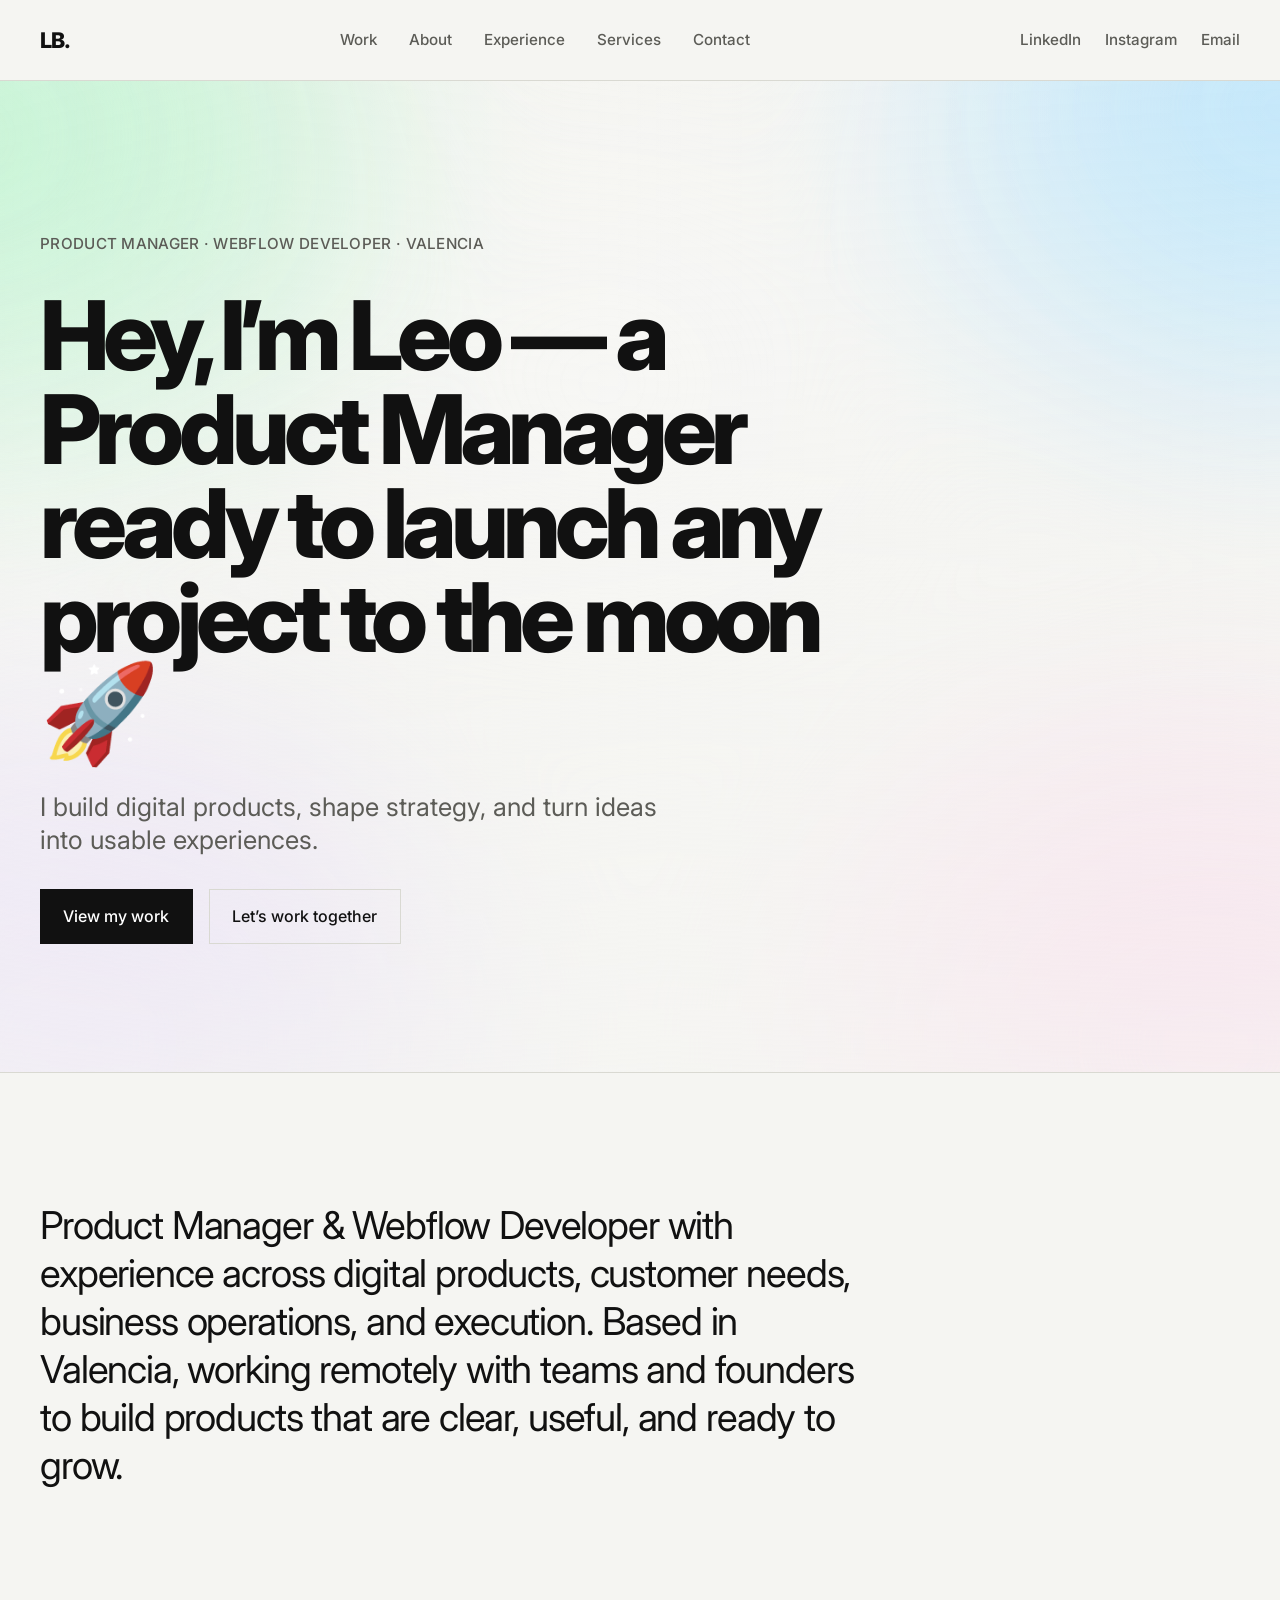
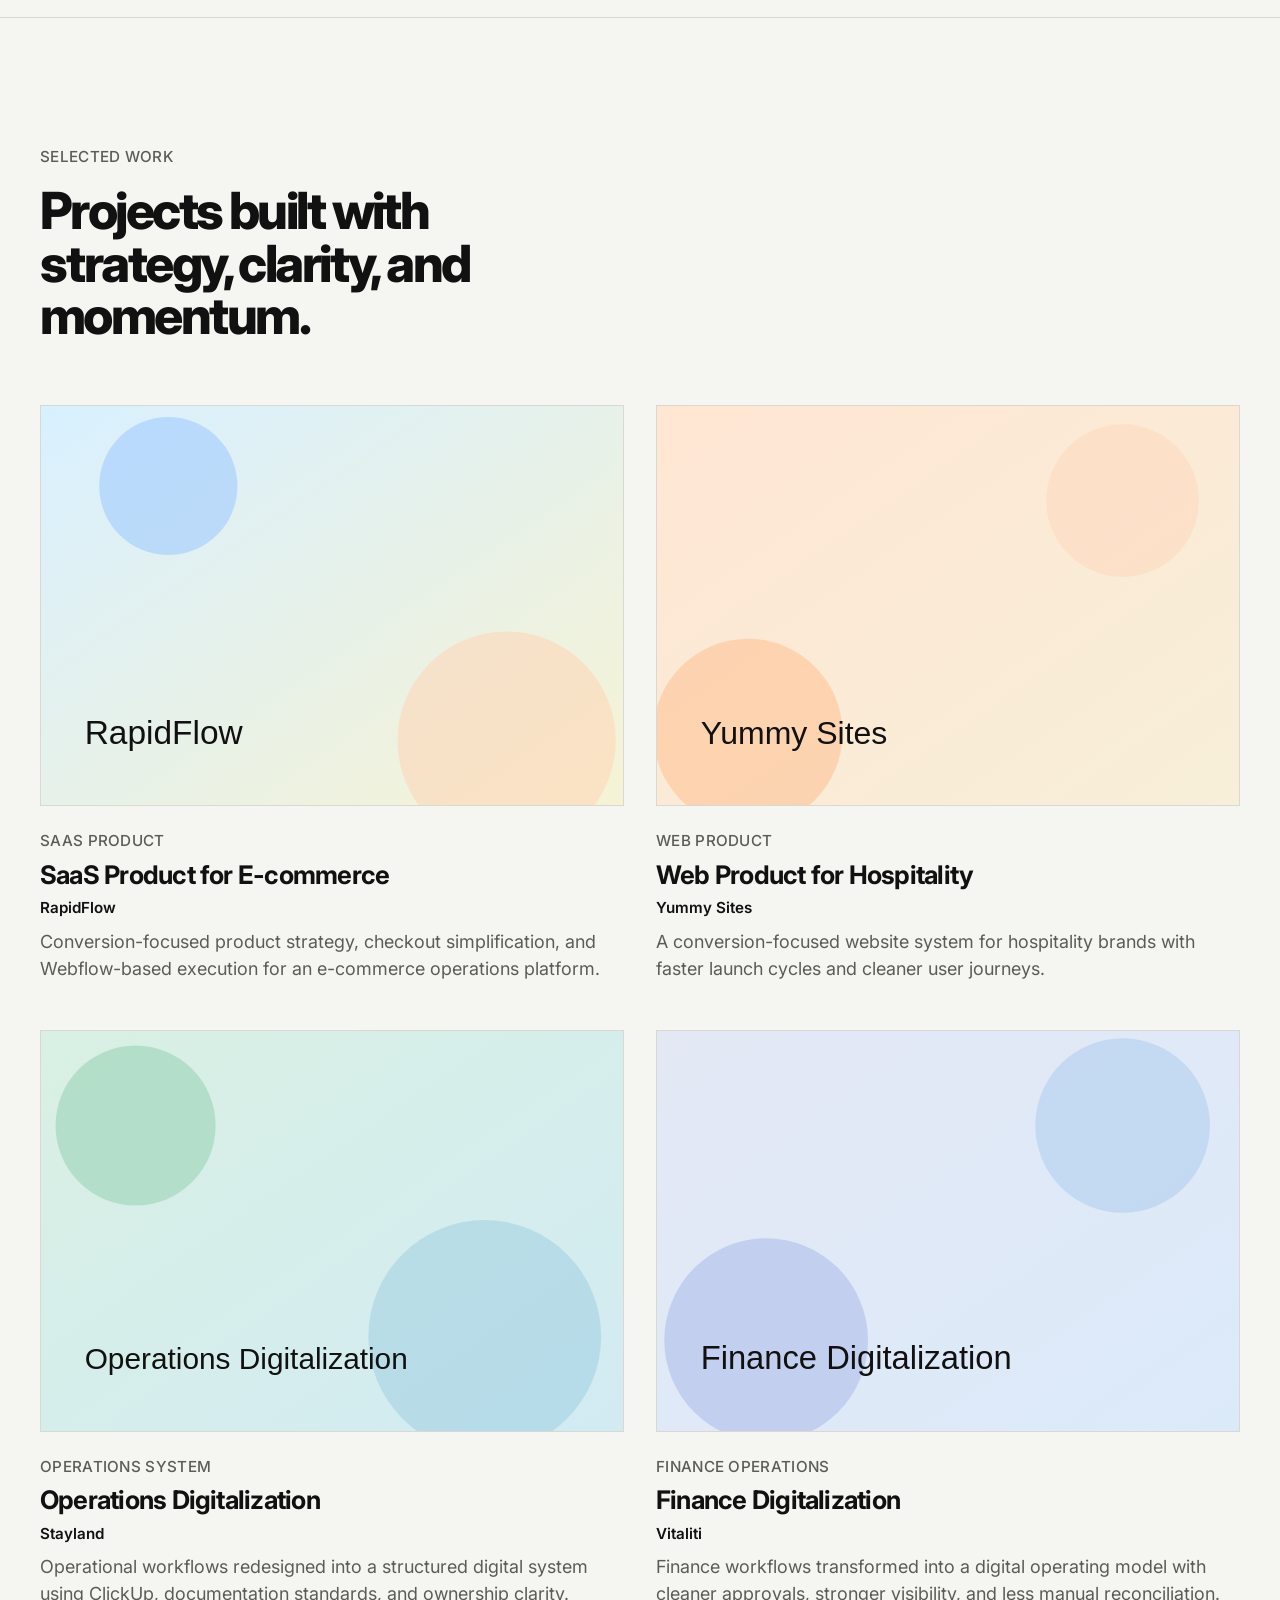
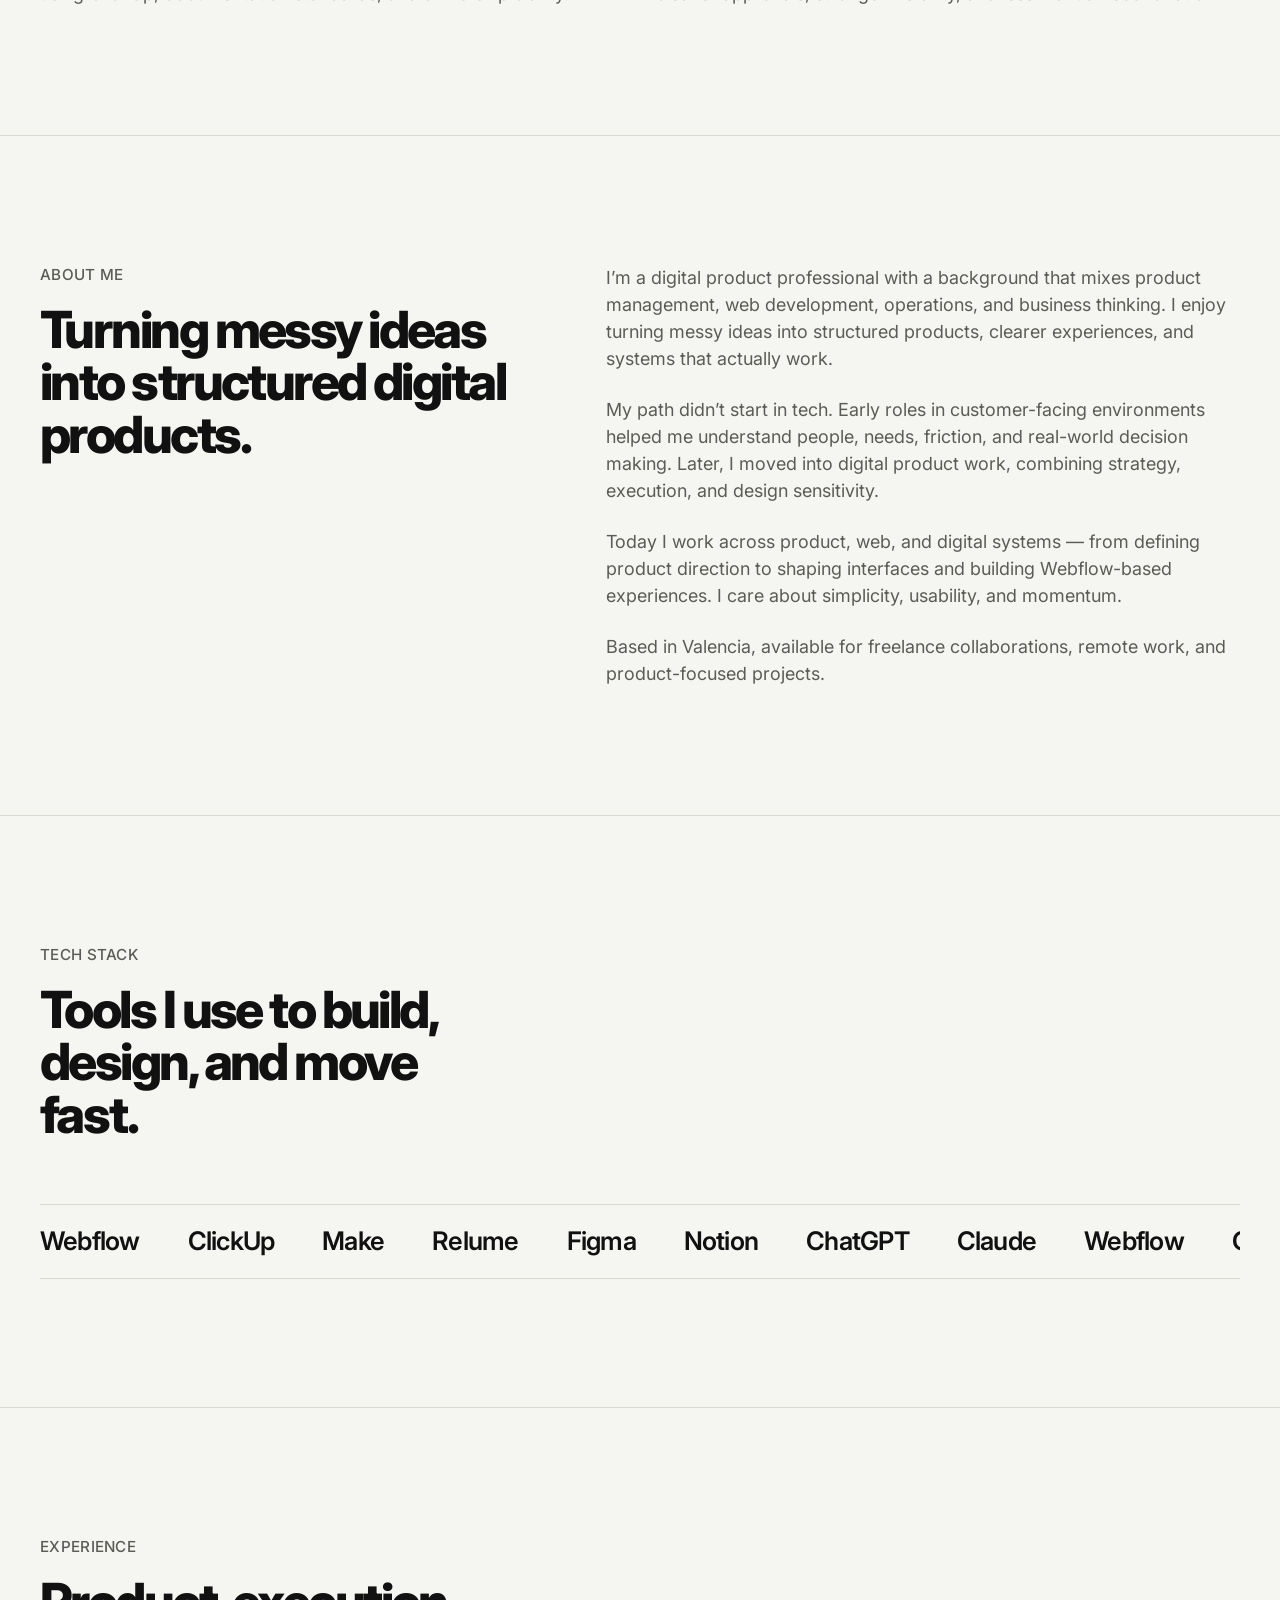
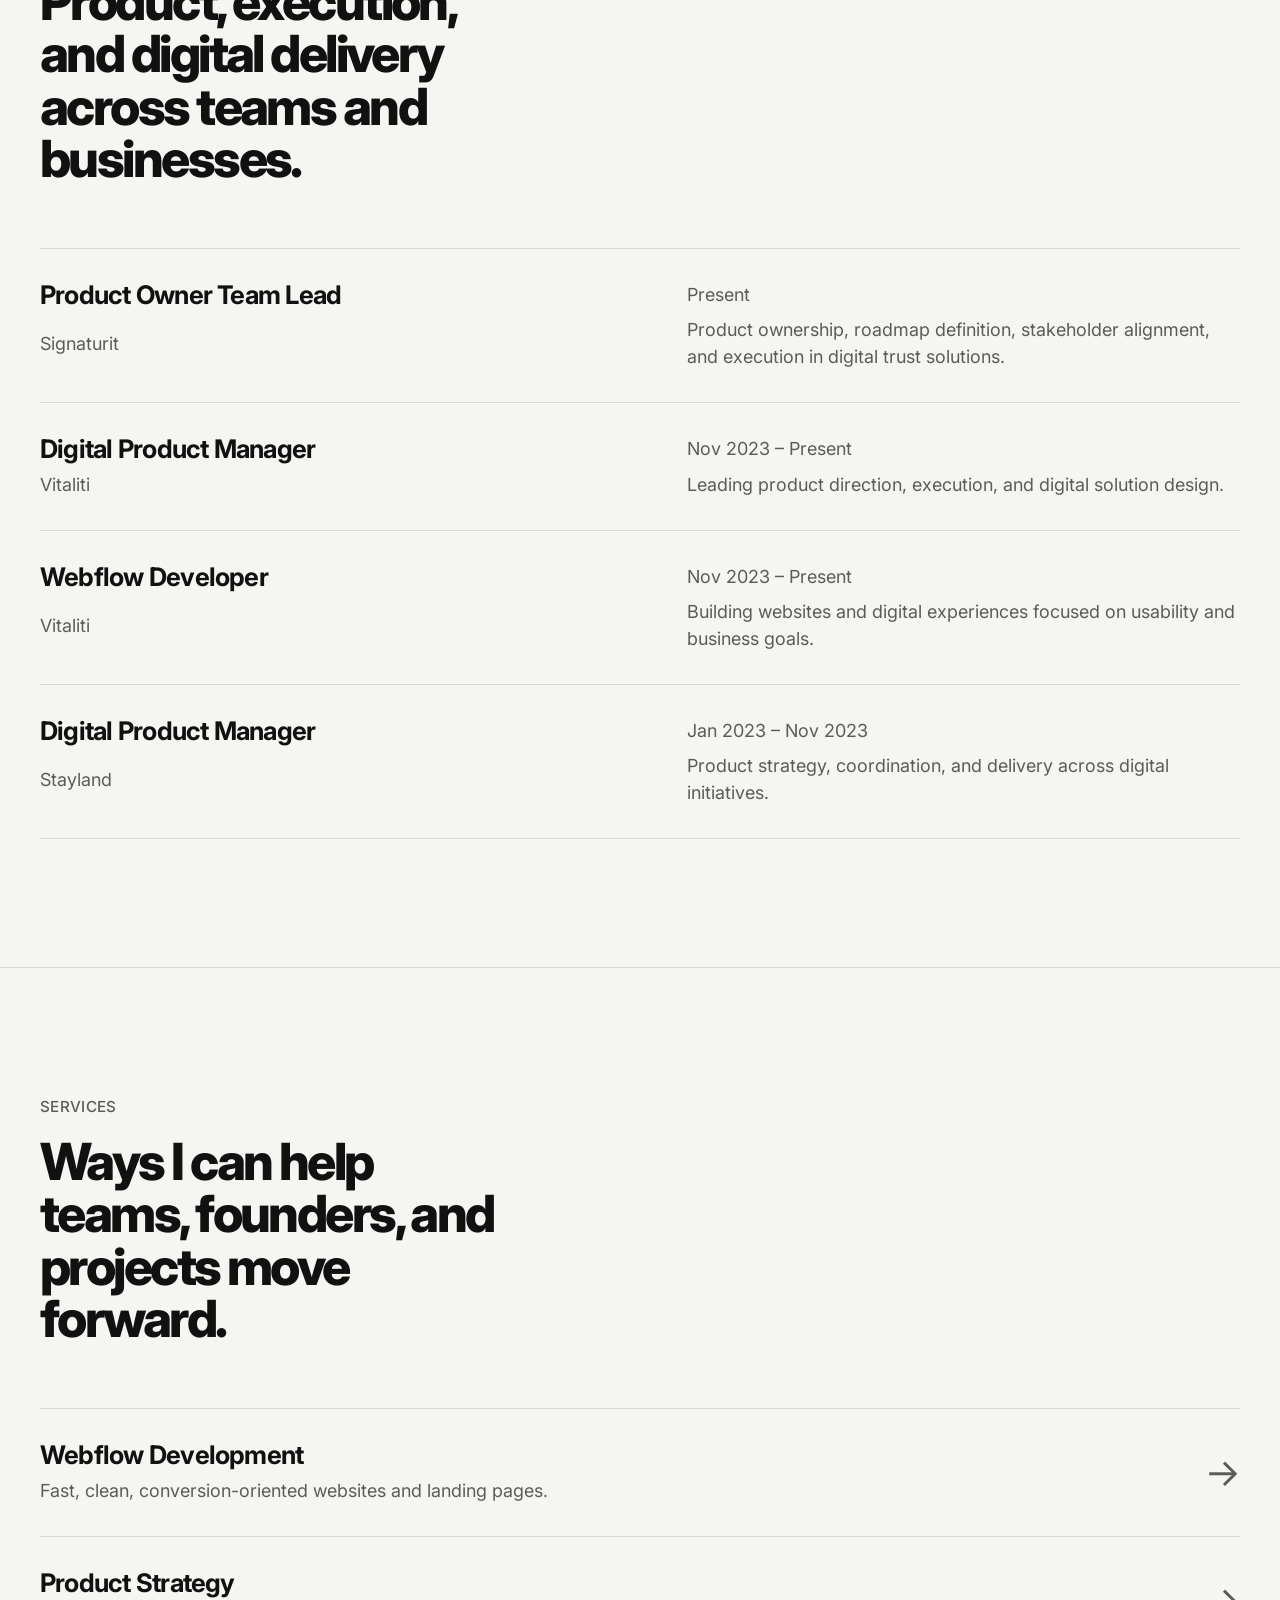
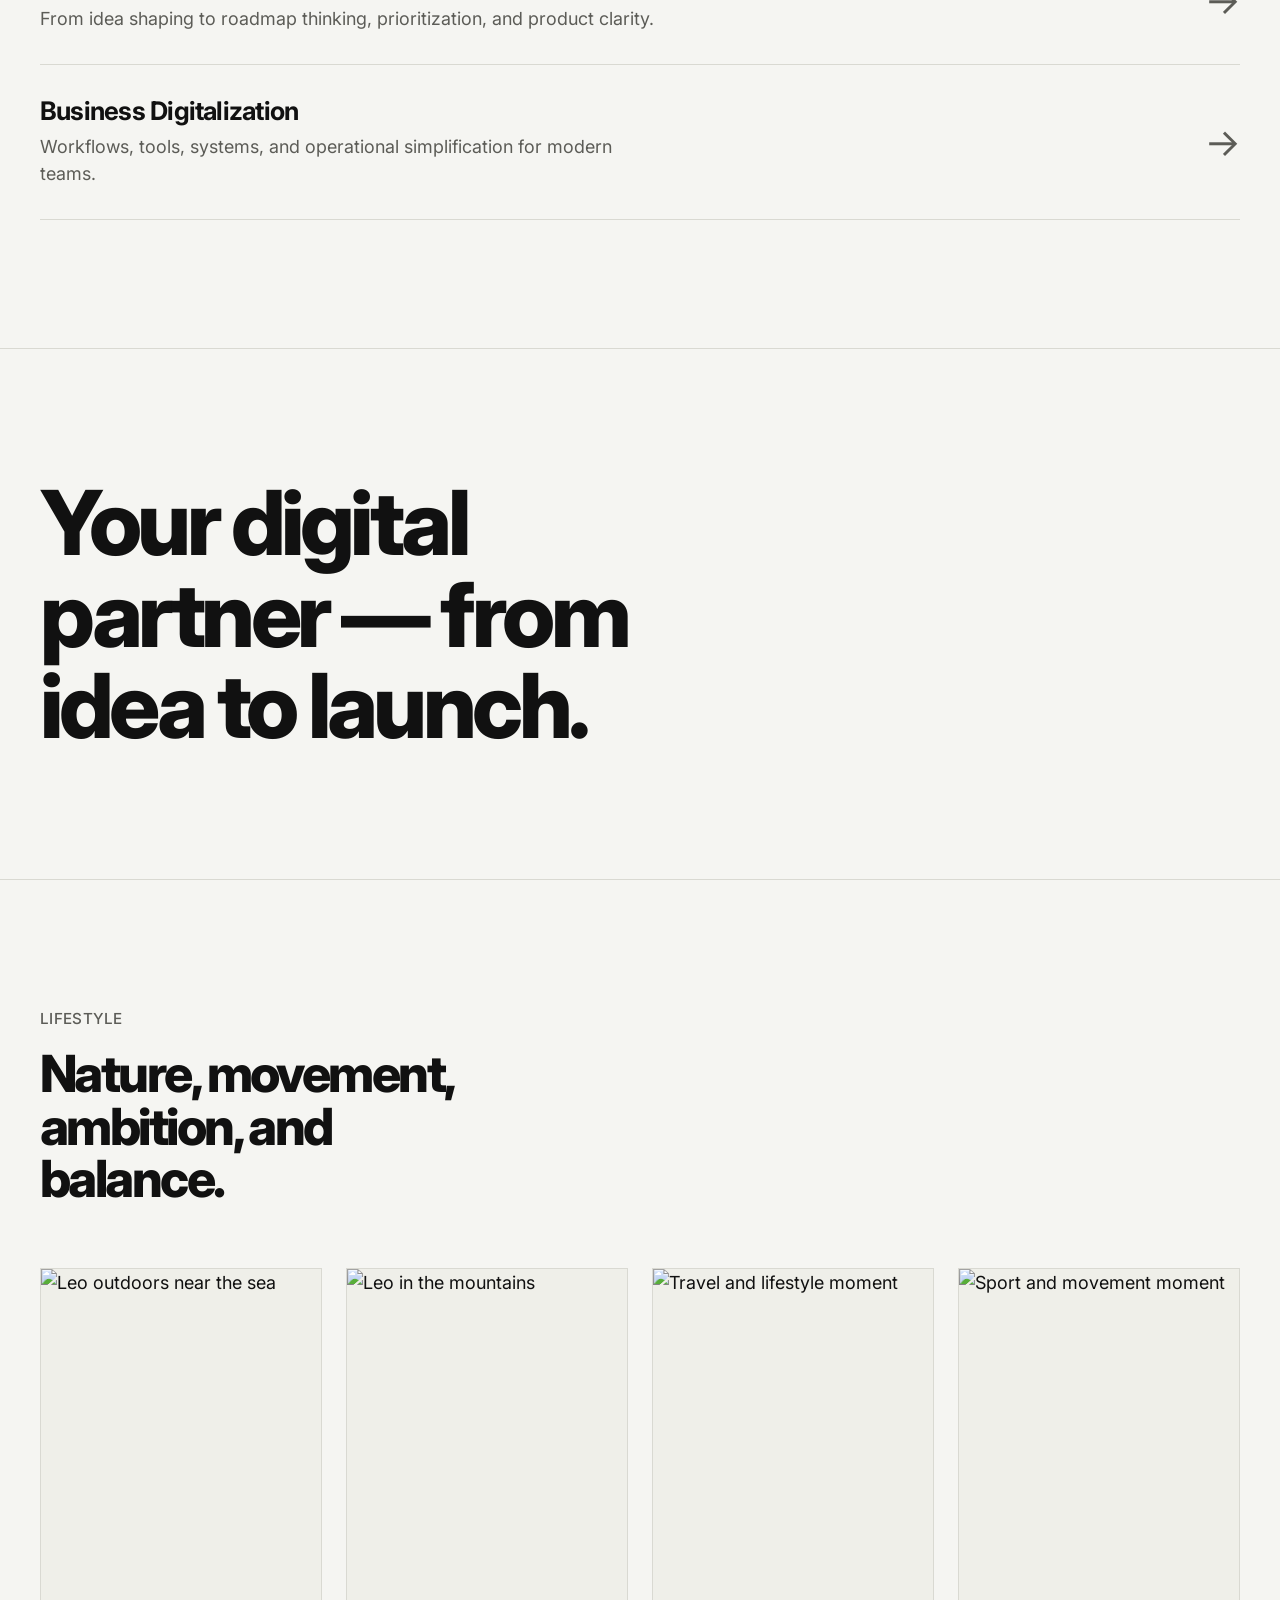
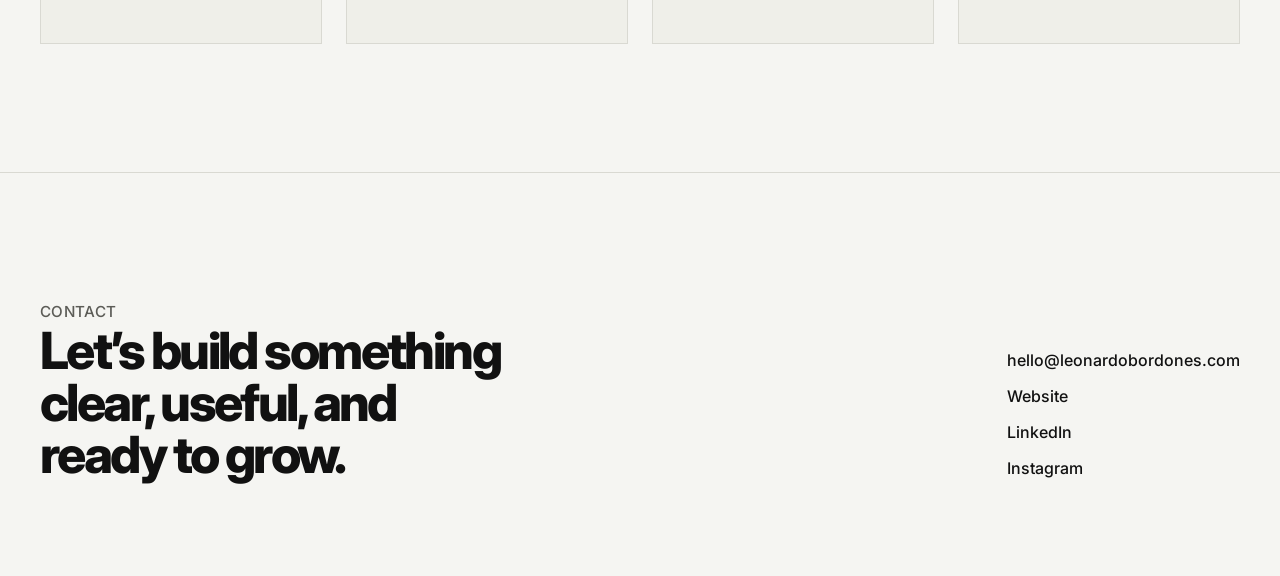
==== index.html @ ba330078 "On branch main  Initial commit  Changes to be committed: 	new file:   .DS_Store 	new file:   app.js " ====
<!doctype html>
<html lang="en">
  <head>
    <meta charset="UTF-8" />
    <meta name="viewport" content="width=device-width, initial-scale=1.0" />
    <title>Leo Bordones — Product Manager & Webflow Developer</title>
    <meta
      name="description"
      content="Portfolio of Leo Bordones — Product Manager and Webflow Developer based in Valencia, building digital products, websites, and systems."
    />
    <meta name="theme-color" content="#f5f5f2" />
    <meta property="og:title" content="Leo Bordones — Product Manager & Webflow Developer" />
    <meta
      property="og:description"
      content="I build digital products, shape strategy, and turn ideas into usable experiences."
    />
    <meta property="og:type" content="website" />
    <meta property="og:image" content="assets/og-cover.jpg" />
    <link rel="preconnect" href="https://fonts.googleapis.com" />
    <link rel="preconnect" href="https://fonts.gstatic.com" crossorigin />
    <link
      href="https://fonts.googleapis.com/css2?family=Inter:wght@400;500;600;700;800&display=swap"
      rel="stylesheet"
    />
    <link rel="stylesheet" href="styles.css" />
  </head>
  <body data-page="home">

    <header class="site-header" id="top">
      <div class="container header-inner">
        <a class="brand" href="#top" aria-label="Leo Bordones home">LB.</a>

        <button class="nav-toggle" type="button" aria-expanded="false" aria-controls="primary-navigation" aria-label="Open menu">
          <span class="nav-toggle-line"></span>
        </button>

        <nav class="site-nav" id="primary-navigation" aria-label="Primary navigation">
          <a href="#work">Work</a>
          <a href="#about">About</a>
          <a href="#experience">Experience</a>
          <a href="#services">Services</a>
          <a href="#contact">Contact</a>
        </nav>

        <div class="header-socials" aria-label="Social links">
          <a href="https://www.linkedin.com/in/leobordones/" target="_blank" rel="noreferrer">LinkedIn</a>
          <a href="https://www.instagram.com/leoboralvarez/" target="_blank" rel="noreferrer">Instagram</a>
          <a href="mailto:leoboralvarez@gmail.com">Email</a>
        </div>
      </div>
    </header>

    <main id="main-content">
      <section class="hero section" aria-labelledby="hero-title">
        <div class="container hero-inner">
          <p class="eyebrow">Product Manager · Webflow Developer · Valencia</p>
          <h1 id="hero-title">Hey, I’m Leo — a Product Manager ready to launch any project to the moon 🚀</h1>
          <p class="hero-copy">
            I build digital products, shape strategy, and turn ideas into usable experiences.
          </p>
          <div class="hero-actions">
            <a class="button button-primary" href="#work">View my work</a>
            <a class="button button-secondary" href="#contact">Let’s work together</a>
          </div>
        </div>
      </section>

      <section class="intro section section-divider">
        <div class="container intro-layout">
          <p class="intro-copy">
            Product Manager &amp; Webflow Developer with experience across digital products,
            customer needs, business operations, and execution. Based in Valencia, working
            remotely with teams and founders to build products that are clear, useful, and
            ready to grow.
          </p>
        </div>
      </section>

      <section class="work section section-divider" id="work">
        <div class="container">
          <div class="section-heading">
            <p class="section-kicker">Selected Work</p>
            <h2>Projects built with strategy, clarity, and momentum.</h2>
          </div>

          <div class="work-grid" id="project-grid" aria-live="polite"></div>
        </div>
      </section>

      <section class="about section section-divider" id="about">
        <div class="container split-layout">
          <div class="split-title">
            <p class="section-kicker">About Me</p>
            <h2>Turning messy ideas into structured digital products.</h2>
          </div>
          <div class="split-copy">
            <p>
              I’m a digital product professional with a background that mixes product
              management, web development, operations, and business thinking. I enjoy
              turning messy ideas into structured products, clearer experiences, and systems
              that actually work.
            </p>
            <p>
              My path didn’t start in tech. Early roles in customer-facing environments
              helped me understand people, needs, friction, and real-world decision making.
              Later, I moved into digital product work, combining strategy, execution, and
              design sensitivity.
            </p>
            <p>
              Today I work across product, web, and digital systems — from defining product
              direction to shaping interfaces and building Webflow-based experiences. I care
              about simplicity, usability, and momentum.
            </p>
            <p>
              Based in Valencia, available for freelance collaborations, remote work, and
              product-focused projects.
            </p>
          </div>
        </div>
      </section>

      <section class="stack section section-divider" aria-labelledby="stack-title">
        <div class="container">
          <div class="section-heading">
            <p class="section-kicker">Tech Stack</p>
            <h2 id="stack-title">Tools I use to build, design, and move fast.</h2>
          </div>
          <div class="stack-marquee" aria-label="Technology stack logos">
            <div class="stack-track">
              <span>Webflow</span>
              <span>ClickUp</span>
              <span>Make</span>
              <span>Relume</span>
              <span>Figma</span>
              <span>Notion</span>
              <span>ChatGPT</span>
              <span>Claude</span>
              <span>Webflow</span>
              <span>ClickUp</span>
              <span>Make</span>
              <span>Relume</span>
              <span>Figma</span>
              <span>Notion</span>
              <span>ChatGPT</span>
              <span>Claude</span>
            </div>
          </div>
        </div>
      </section>

      <section class="experience section section-divider" id="experience">
        <div class="container">
          <div class="section-heading">
            <p class="section-kicker">Experience</p>
            <h2>Product, execution, and digital delivery across teams and businesses.</h2>
          </div>

          <div class="experience-list">
            <article class="experience-item">
              <div>
                <h3>Product Owner Team Lead</h3>
                <p>Signaturit</p>
              </div>
              <div>
                <p>Present</p>
                <p>Product ownership, roadmap definition, stakeholder alignment, and execution in digital trust solutions.</p>
              </div>
            </article>

            <article class="experience-item">
              <div>
                <h3>Digital Product Manager</h3>
                <p>Vitaliti</p>
              </div>
              <div>
                <p>Nov 2023 – Present</p>
                <p>Leading product direction, execution, and digital solution design.</p>
              </div>
            </article>

            <article class="experience-item">
              <div>
                <h3>Webflow Developer</h3>
                <p>Vitaliti</p>
              </div>
              <div>
                <p>Nov 2023 – Present</p>
                <p>Building websites and digital experiences focused on usability and business goals.</p>
              </div>
            </article>

            <article class="experience-item">
              <div>
                <h3>Digital Product Manager</h3>
                <p>Stayland</p>
              </div>
              <div>
                <p>Jan 2023 – Nov 2023</p>
                <p>Product strategy, coordination, and delivery across digital initiatives.</p>
              </div>
            </article>
          </div>
        </div>
      </section>

      <section class="services section section-divider" id="services">
        <div class="container">
          <div class="section-heading">
            <p class="section-kicker">Services</p>
            <h2>Ways I can help teams, founders, and projects move forward.</h2>
          </div>

          <div class="services-list">
            <article class="service-item">
              <div>
                <h3>Webflow Development</h3>
                <p>Fast, clean, conversion-oriented websites and landing pages.</p>
              </div>
              <span aria-hidden="true">→</span>
            </article>

            <article class="service-item">
              <div>
                <h3>Product Strategy</h3>
                <p>From idea shaping to roadmap thinking, prioritization, and product clarity.</p>
              </div>
              <span aria-hidden="true">→</span>
            </article>

            <article class="service-item">
              <div>
                <h3>Business Digitalization</h3>
                <p>Workflows, tools, systems, and operational simplification for modern teams.</p>
              </div>
              <span aria-hidden="true">→</span>
            </article>
          </div>
        </div>
      </section>

      <section class="statement section section-divider" aria-labelledby="statement-title">
        <div class="container">
          <h2 id="statement-title">Your digital partner — from idea to launch.</h2>
        </div>
      </section>

      <section class="lifestyle section section-divider" aria-labelledby="lifestyle-title">
        <div class="container">
          <div class="section-heading">
            <p class="section-kicker">Lifestyle</p>
            <h2 id="lifestyle-title">Nature, movement, ambition, and balance.</h2>
          </div>

          <div class="lifestyle-grid">
            <img src="assets/lifestyle-1.webp" alt="Leo outdoors near the sea" loading="lazy" />
            <img src="assets/lifestyle-2.webp" alt="Leo in the mountains" loading="lazy" />
            <img src="assets/lifestyle-3.webp" alt="Travel and lifestyle moment" loading="lazy" />
            <img src="assets/lifestyle-4.webp" alt="Sport and movement moment" loading="lazy" />
          </div>
        </div>
      </section>
    </main>

    <footer class="site-footer section section-divider" id="contact">
      <div class="container footer-inner">
        <div>
          <p class="section-kicker">Contact</p>
          <h2>Let’s build something clear, useful, and ready to grow.</h2>
        </div>
        <div class="footer-links">
          <a href="mailto:hello@leonardobordones.com">hello@leonardobordones.com</a>
          <a href="https://www.leonardobordones.com" target="_blank" rel="noreferrer">Website</a>
          <a href="https://www.linkedin.com" target="_blank" rel="noreferrer">LinkedIn</a>
          <a href="https://www.instagram.com" target="_blank" rel="noreferrer">Instagram</a>
        </div>
      </div>
    </footer>
    <script src="data/projects.js" defer></script>
    <script src="app.js" defer></script>
  </body>
</html>
---- styles.css ----
:root {
        --color-bg: #f5f5f2;
        --color-surface: #efefe9;
        --color-text: #111111;
        --color-text-muted: #5c5c57;
        --color-border: #d9d9d2;
        --color-hover: #1a1a1a;
        --color-white: #ffffff;

        --font-family-base: 'Inter', system-ui, -apple-system, BlinkMacSystemFont, 'Segoe UI', sans-serif;
        --font-size-hero: clamp(3.5rem, 8vw, 6rem);
        --font-size-h1: clamp(3rem, 6vw, 5rem);
        --font-size-h2: clamp(2.2rem, 4vw, 4rem);
        --font-size-h3: clamp(1.25rem, 2vw, 1.75rem);
        --font-size-body-lg: clamp(1.25rem, 2vw, 1.75rem);
        --font-size-body: 1.125rem;
        --font-size-meta: 0.95rem;

        --font-weight-regular: 400;
        --font-weight-medium: 500;
        --font-weight-semibold: 600;
        --font-weight-bold: 700;
        --font-weight-extrabold: 800;

        --space-2xs: 0.25rem;
        --space-xs: 0.5rem;
        --space-sm: 0.75rem;
        --space-md: 1rem;
        --space-lg: 1.5rem;
        --space-xl: 2rem;
        --space-2xl: 3rem;
        --space-3xl: 4rem;
        --space-4xl: 6rem;
        --space-5xl: 8rem;

        --container-max: 1280px;
        --container-padding-desktop: 2.5rem;
        --container-padding-tablet: 1.5rem;
        --container-padding-mobile: 1rem;

        --border-thin: 1px solid var(--color-border);
        --radius-sm: 0px;
        --radius-md: 4px;

        --transition-fast: 160ms ease;
        --transition-base: 240ms ease;
        --transition-slow: 400ms ease;

        --shadow-none: none;
        --header-height: 5rem;
      }

      * {
        box-sizing: border-box;
      }

      html {
        scroll-behavior: smooth;
      }

      body {
        margin: 0;
        min-width: 320px;
        background: var(--color-bg);
        color: var(--color-text);
        font-family: var(--font-family-base);
        font-size: var(--font-size-body);
        font-weight: var(--font-weight-regular);
        line-height: 1.5;
        text-rendering: optimizeLegibility;
        -webkit-font-smoothing: antialiased;
        -moz-osx-font-smoothing: grayscale;
      }

      img {
        display: block;
        max-width: 100%;
        height: auto;
      }

      a {
        color: inherit;
        text-decoration: none;
        transition: color var(--transition-fast), opacity var(--transition-fast), background-color var(--transition-fast), border-color var(--transition-fast), transform var(--transition-fast);
      }

      a:hover {
        color: var(--color-hover);
      }

      a:focus-visible,
      button:focus-visible {
        outline: 2px solid var(--color-text);
        outline-offset: 3px;
      }

      button {
        font: inherit;
      }

      p,
      h1,
      h2,
      h3 {
        margin: 0;
      }

      .skip-link {
        position: absolute;
        left: var(--space-md);
        top: -3rem;
        z-index: 100;
        padding: 0.75rem 1rem;
        background: var(--color-text);
        color: var(--color-white);
      }

      .skip-link:focus {
        top: 1rem;
      }

      .container {
        width: min(100%, var(--container-max));
        margin: 0 auto;
        padding-left: var(--container-padding-desktop);
        padding-right: var(--container-padding-desktop);
      }

      .section {
        padding: var(--space-5xl) 0;
        scroll-margin-top: calc(var(--header-height) + 1.5rem);
      }

      .section-divider {
        border-top: var(--border-thin);
      }

      .site-header {
        position: sticky;
        top: 0;
        z-index: 50;
        min-height: var(--header-height);
        background: rgba(245, 245, 242, 0.88);
        backdrop-filter: blur(12px);
        border-bottom: var(--border-thin);
      }

      .header-inner {
        display: flex;
        align-items: center;
        justify-content: space-between;
        gap: var(--space-lg);
        min-height: var(--header-height);
      }

      .brand {
        font-size: 1.35rem;
        font-weight: var(--font-weight-extrabold);
        letter-spacing: -0.04em;
        flex: 0 0 auto;
      }

      .site-nav {
        display: flex;
        align-items: center;
        justify-content: center;
        gap: var(--space-xl);
        flex: 1 1 auto;
      }

      .site-nav a,
      .header-socials a {
        position: relative;
        font-size: var(--font-size-meta);
        font-weight: var(--font-weight-medium);
        color: var(--color-text-muted);
      }

      .site-nav a::after,
      .header-socials a::after,
      .footer-links a::after {
        content: "";
        position: absolute;
        left: 0;
        bottom: -0.15rem;
        width: 100%;
        height: 1px;
        background: currentColor;
        transform: scaleX(0);
        transform-origin: left;
        transition: transform var(--transition-base);
      }

      .site-nav a:hover::after,
      .site-nav a:focus-visible::after,
      .header-socials a:hover::after,
      .header-socials a:focus-visible::after,
      .footer-links a:hover::after,
      .footer-links a:focus-visible::after {
        transform: scaleX(1);
      }

      .header-socials {
        display: flex;
        align-items: center;
        gap: var(--space-lg);
        flex: 0 0 auto;
      }

      .nav-toggle {
        display: none;
        align-items: center;
        justify-content: center;
        width: 2.75rem;
        height: 2.75rem;
        padding: 0;
        border: 0;
        background: transparent;
        color: var(--color-text);
        cursor: pointer;
      }

      .nav-toggle-line,
      .nav-toggle-line::before,
      .nav-toggle-line::after {
        display: block;
        width: 1.25rem;
        height: 1.5px;
        background: currentColor;
        transition: transform var(--transition-base), opacity var(--transition-fast);
      }

      .nav-toggle-line {
        position: relative;
      }

      .nav-toggle-line::before,
      .nav-toggle-line::after {
        content: "";
        position: absolute;
        left: 0;
      }

      .nav-toggle-line::before {
        top: -0.38rem;
      }

      .nav-toggle-line::after {
        top: 0.38rem;
      }

      .nav-open .nav-toggle-line {
        background: transparent;
      }

      .nav-open .nav-toggle-line::before {
        transform: translateY(0.38rem) rotate(45deg);
      }

      .nav-open .nav-toggle-line::after {
        transform: translateY(-0.38rem) rotate(-45deg);
      }

      .hero {
        position: relative;
        overflow: hidden;
        isolation: isolate;
        padding-top: calc(var(--space-5xl) + var(--space-lg));
      }

      .hero::before {
        content: "";
        position: absolute;
        inset: -12%;
        z-index: -2;
        background:
          radial-gradient(42% 46% at 12% 18%, rgba(182, 240, 202, 0.92) 0%, rgba(182, 240, 202, 0.68) 28%, rgba(182, 240, 202, 0) 72%),
          radial-gradient(38% 42% at 86% 16%, rgba(182, 225, 255, 0.9) 0%, rgba(182, 225, 255, 0.66) 30%, rgba(182, 225, 255, 0) 72%),
          radial-gradient(40% 44% at 82% 84%, rgba(246, 196, 226, 0.88) 0%, rgba(246, 196, 226, 0.62) 30%, rgba(246, 196, 226, 0) 72%),
          radial-gradient(40% 44% at 18% 84%, rgba(215, 197, 255, 0.9) 0%, rgba(215, 197, 255, 0.66) 30%, rgba(215, 197, 255, 0) 72%),
          radial-gradient(32% 36% at 48% 36%, rgba(255, 255, 255, 0.28) 0%, rgba(255, 255, 255, 0) 75%);
        opacity: 0.95;
        filter: blur(54px) saturate(120%);
        transform: translate3d(0, 0, 0) scale(1.12);
        animation: heroAurora 18s ease-in-out infinite alternate;
        will-change: transform, background;
      }

      .hero::after {
        content: "";
        position: absolute;
        inset: 0;
        z-index: -1;
        background:
          linear-gradient(180deg, rgba(245, 245, 242, 0.14) 0%, rgba(245, 245, 242, 0.24) 38%, rgba(245, 245, 242, 0.56) 72%, rgba(245, 245, 242, 0.78) 100%),
          linear-gradient(90deg, rgba(255, 255, 255, 0.12) 0%, rgba(255, 255, 255, 0) 22%, rgba(255, 255, 255, 0.08) 52%, rgba(255, 255, 255, 0) 100%);
        pointer-events: none;
      }

      .hero-inner {
        position: relative;
        z-index: 1;
        display: grid;
        gap: var(--space-xl);
      }

      .eyebrow,
      .section-kicker,
      .project-category {
        font-size: var(--font-size-meta);
        font-weight: var(--font-weight-medium);
        letter-spacing: 0.02em;
        text-transform: uppercase;
        color: var(--color-text-muted);
      }

      .hero h1 {
        max-width: 14ch;
        font-size: var(--font-size-hero);
        line-height: 0.98;
        letter-spacing: -0.06em;
        font-weight: var(--font-weight-extrabold);
      }

      .hero-copy {
        max-width: 40rem;
        font-size: var(--font-size-body-lg);
        line-height: 1.3;
        color: var(--color-text-muted);
      }

      .hero-actions {
        display: flex;
        flex-wrap: wrap;
        gap: var(--space-md);
      }

      .button {
        display: inline-flex;
        align-items: center;
        justify-content: center;
        min-height: 3.25rem;
        padding: 0.9rem 1.4rem;
        border: var(--border-thin);
        font-size: 1rem;
        font-weight: var(--font-weight-medium);
      }

      .button:hover {
        transform: translateY(-1px);
      }

      .button-primary {
        background: var(--color-text);
        color: var(--color-white);
        border-color: var(--color-text);
      }

      .button-primary:hover {
        color: var(--color-white);
        background: var(--color-hover);
      }

      .button-secondary {
        background: transparent;
      }

      .intro-layout {
        display: block;
      }

      .intro-copy {
        max-width: 52rem;
        font-size: clamp(1.5rem, 3vw, 2.4rem);
        line-height: 1.25;
        letter-spacing: -0.03em;
      }

      .section-heading {
        display: grid;
        gap: var(--space-md);
        margin-bottom: var(--space-3xl);
      }

      .section-heading h2,
      .split-title h2,
      .statement h2,
      .site-footer h2 {
        max-width: 14ch;
        font-size: var(--font-size-h2);
        line-height: 1.02;
        letter-spacing: -0.05em;
        font-weight: var(--font-weight-extrabold);
      }

      .work-grid {
        display: grid;
        grid-template-columns: repeat(2, minmax(0, 1fr));
        gap: var(--space-2xl) var(--space-xl);
      }

      .project-card {
        display: grid;
        gap: var(--space-lg);
      }

      .project-media {
        overflow: hidden;
        background: var(--color-surface);
        border: var(--border-thin);
        aspect-ratio: 16 / 11;
      }

      .project-media img {
        width: 100%;
        height: 100%;
        object-fit: cover;
        transition: transform var(--transition-slow);
      }

      .project-card:hover .project-media img,
      .project-card:focus-within .project-media img {
        transform: scale(1.03);
      }

      .project-meta {
        display: grid;
        gap: var(--space-xs);
      }

      .project-meta h3 a {
        color: inherit;
      }

      .project-meta h3 a:hover,
      .project-meta h3 a:focus-visible {
        text-decoration: underline;
        text-decoration-thickness: 1px;
        text-underline-offset: 0.18rem;
      }

      .project-company {
        font-size: var(--font-size-meta);
        font-weight: var(--font-weight-semibold);
      }

      .project-meta h3,
      .experience-item h3,
      .service-item h3 {
        font-size: var(--font-size-h3);
        line-height: 1.1;
        letter-spacing: -0.03em;
        font-weight: var(--font-weight-bold);
      }

      .project-meta p:last-child,
      .experience-item p,
      .service-item p,
      .split-copy p {
        color: var(--color-text-muted);
      }

      .split-layout {
        display: grid;
        grid-template-columns: minmax(260px, 0.95fr) minmax(0, 1.2fr);
        gap: var(--space-3xl);
        align-items: start;
      }

      .split-title {
        display: grid;
        gap: var(--space-md);
        position: sticky;
        top: calc(var(--header-height) + var(--space-xl));
      }

      .split-copy {
        display: grid;
        gap: var(--space-lg);
      }

      .stack-marquee {
        overflow: hidden;
        border-top: var(--border-thin);
        border-bottom: var(--border-thin);
        padding: 1.1rem 0;
      }

      .stack-track {
        display: flex;
        align-items: center;
        gap: var(--space-2xl);
        width: max-content;
        min-width: 100%;
        animation: marquee 24s linear infinite;
      }

      .stack-track span {
        font-size: clamp(1.4rem, 2vw, 2rem);
        font-weight: var(--font-weight-semibold);
        letter-spacing: -0.03em;
        white-space: nowrap;
      }

      .experience-list,
      .services-list {
        border-top: var(--border-thin);
      }

      .experience-item,
      .service-item {
        display: grid;
        grid-template-columns: minmax(0, 1fr) minmax(220px, 0.9fr);
        gap: var(--space-xl);
        padding: var(--space-xl) 0;
        border-bottom: var(--border-thin);
      }

      .experience-item > div,
      .service-item > div {
        display: grid;
        gap: var(--space-xs);
      }

      .service-item {
        align-items: center;
      }

      .service-item span {
        justify-self: end;
        font-size: clamp(1.75rem, 3vw, 2.5rem);
        line-height: 1;
        color: var(--color-text-muted);
        transition: transform var(--transition-base), color var(--transition-fast);
      }

      .service-item:hover span {
        transform: translateX(4px);
        color: var(--color-text);
      }

      .statement h2 {
        max-width: 12ch;
        font-size: clamp(3rem, 7vw, 6rem);
      }

      .lifestyle-grid {
        display: grid;
        grid-template-columns: repeat(4, minmax(0, 1fr));
        gap: var(--space-lg);
      }

      .lifestyle-grid img {
        width: 100%;
        aspect-ratio: 3 / 4;
        object-fit: cover;
        border: var(--border-thin);
        background: var(--color-surface);
      }

      .site-footer {
        padding-bottom: var(--space-4xl);
      }

      .footer-inner {
        display: grid;
        grid-template-columns: minmax(0, 1fr) auto;
        gap: var(--space-2xl);
        align-items: end;
      }

      .footer-links {
        display: grid;
        gap: var(--space-sm);
        justify-items: start;
      }

      .footer-links a {
        position: relative;
        font-size: 1rem;
        font-weight: var(--font-weight-medium);
      }

      .project-template main {
        min-height: 70vh;
      }

      .project-hero {
        padding-top: var(--space-4xl);
      }

      .project-hero-content {
        display: grid;
        gap: var(--space-lg);
        padding-bottom: var(--space-3xl);
      }

      .project-hero-content h1 {
        max-width: 16ch;
        font-size: var(--font-size-h1);
        line-height: 0.98;
        letter-spacing: -0.05em;
      }

      .project-subtitle {
        max-width: 52rem;
        font-size: clamp(1.2rem, 1.9vw, 1.55rem);
        color: var(--color-text-muted);
      }

      .project-hero-image {
        border-top: var(--border-thin);
        border-bottom: var(--border-thin);
      }

      .project-hero-image img {
        width: 100%;
        max-height: min(72vh, 720px);
        object-fit: cover;
      }

      .project-overview-grid {
        display: grid;
        grid-template-columns: minmax(0, 1.2fr) minmax(260px, 0.8fr);
        gap: var(--space-3xl);
      }

      .project-overview-grid h2,
      .project-process h2,
      .project-outcome h2,
      .next-project-link h2 {
        font-size: clamp(2rem, 4vw, 3.4rem);
        letter-spacing: -0.04em;
        line-height: 1.02;
      }

      .project-overview-grid p,
      .project-outcome p {
        max-width: 68ch;
        color: var(--color-text-muted);
      }

      .project-metadata {
        display: grid;
        gap: var(--space-xl);
      }

      .project-metadata article {
        border-top: var(--border-thin);
        padding-top: var(--space-md);
      }

      .project-metadata h3 {
        margin-bottom: var(--space-sm);
        font-size: var(--font-size-meta);
        font-weight: var(--font-weight-semibold);
        letter-spacing: 0.02em;
        text-transform: uppercase;
        color: var(--color-text-muted);
      }

      .project-metadata ul {
        margin: 0;
        padding-left: 1.15rem;
        display: grid;
        gap: var(--space-xs);
      }

      .project-metadata p,
      .process-item p {
        color: var(--color-text-muted);
      }

      .project-process h2,
      .project-outcome h2 {
        margin-bottom: var(--space-2xl);
      }

      .process-grid {
        display: grid;
        grid-template-columns: repeat(3, minmax(0, 1fr));
        gap: var(--space-xl);
      }

      .process-item {
        display: grid;
        gap: var(--space-sm);
        border-top: var(--border-thin);
        padding-top: var(--space-md);
      }

      .process-index {
        font-size: var(--font-size-meta);
        font-weight: var(--font-weight-semibold);
        color: var(--color-text-muted);
      }

      .process-item h3 {
        font-size: clamp(1.25rem, 2vw, 1.6rem);
        line-height: 1.1;
        letter-spacing: -0.02em;
      }

      .next-project-link {
        display: grid;
        grid-template-columns: minmax(260px, 0.85fr) minmax(0, 1fr);
        gap: var(--space-xl);
        align-items: center;
      }

      .next-project-link img {
        width: 100%;
        aspect-ratio: 16 / 10;
        object-fit: cover;
        border: var(--border-thin);
      }

      .next-project-link div {
        display: grid;
        gap: var(--space-md);
      }

      .next-project-link p {
        color: var(--color-text-muted);
      }

      .next-project-link span {
        font-size: var(--font-size-meta);
        font-weight: var(--font-weight-semibold);
        text-transform: uppercase;
        letter-spacing: 0.03em;
      }

      .next-project-link:hover h2,
      .next-project-link:focus-visible h2 {
        text-decoration: underline;
        text-decoration-thickness: 1px;
        text-underline-offset: 0.2rem;
      }

      @keyframes marquee {
        from {
          transform: translateX(0);
        }
        to {
          transform: translateX(-50%);
        }
      }

      @keyframes heroAurora {
        0% {
          background:
            radial-gradient(42% 46% at 12% 18%, rgba(182, 240, 202, 0.92) 0%, rgba(182, 240, 202, 0.68) 28%, rgba(182, 240, 202, 0) 72%),
            radial-gradient(38% 42% at 86% 16%, rgba(182, 225, 255, 0.9) 0%, rgba(182, 225, 255, 0.66) 30%, rgba(182, 225, 255, 0) 72%),
            radial-gradient(40% 44% at 82% 84%, rgba(246, 196, 226, 0.88) 0%, rgba(246, 196, 226, 0.62) 30%, rgba(246, 196, 226, 0) 72%),
            radial-gradient(40% 44% at 18% 84%, rgba(215, 197, 255, 0.9) 0%, rgba(215, 197, 255, 0.66) 30%, rgba(215, 197, 255, 0) 72%),
            radial-gradient(32% 36% at 48% 36%, rgba(255, 255, 255, 0.28) 0%, rgba(255, 255, 255, 0) 75%);
          transform: translate3d(0, 0, 0) scale(1.12) rotate(0deg);
        }

        25% {
          background:
            radial-gradient(46% 48% at 24% 16%, rgba(182, 240, 202, 0.94) 0%, rgba(182, 240, 202, 0.7) 28%, rgba(182, 240, 202, 0) 72%),
            radial-gradient(36% 40% at 78% 24%, rgba(182, 225, 255, 0.92) 0%, rgba(182, 225, 255, 0.66) 32%, rgba(182, 225, 255, 0) 72%),
            radial-gradient(42% 44% at 74% 76%, rgba(246, 196, 226, 0.9) 0%, rgba(246, 196, 226, 0.64) 30%, rgba(246, 196, 226, 0) 72%),
            radial-gradient(42% 46% at 20% 74%, rgba(215, 197, 255, 0.9) 0%, rgba(215, 197, 255, 0.68) 30%, rgba(215, 197, 255, 0) 72%),
            radial-gradient(28% 32% at 56% 44%, rgba(255, 255, 255, 0.24) 0%, rgba(255, 255, 255, 0) 75%);
          transform: translate3d(1%, -1.5%, 0) scale(1.16) rotate(1deg);
        }

        50% {
          background:
            radial-gradient(44% 48% at 18% 28%, rgba(182, 240, 202, 0.9) 0%, rgba(182, 240, 202, 0.7) 30%, rgba(182, 240, 202, 0) 72%),
            radial-gradient(40% 42% at 68% 12%, rgba(182, 225, 255, 0.92) 0%, rgba(182, 225, 255, 0.68) 30%, rgba(182, 225, 255, 0) 72%),
            radial-gradient(44% 46% at 84% 68%, rgba(246, 196, 226, 0.92) 0%, rgba(246, 196, 226, 0.66) 30%, rgba(246, 196, 226, 0) 72%),
            radial-gradient(38% 44% at 30% 82%, rgba(215, 197, 255, 0.92) 0%, rgba(215, 197, 255, 0.66) 30%, rgba(215, 197, 255, 0) 72%),
            radial-gradient(30% 34% at 48% 52%, rgba(255, 255, 255, 0.2) 0%, rgba(255, 255, 255, 0) 75%);
          transform: translate3d(-1%, 1.5%, 0) scale(1.18) rotate(-1deg);
        }

        75% {
          background:
            radial-gradient(48% 50% at 28% 14%, rgba(182, 240, 202, 0.92) 0%, rgba(182, 240, 202, 0.72) 28%, rgba(182, 240, 202, 0) 72%),
            radial-gradient(38% 42% at 84% 30%, rgba(182, 225, 255, 0.9) 0%, rgba(182, 225, 255, 0.68) 30%, rgba(182, 225, 255, 0) 72%),
            radial-gradient(40% 42% at 66% 82%, rgba(246, 196, 226, 0.9) 0%, rgba(246, 196, 226, 0.66) 30%, rgba(246, 196, 226, 0) 72%),
            radial-gradient(44% 48% at 14% 70%, rgba(215, 197, 255, 0.92) 0%, rgba(215, 197, 255, 0.68) 30%, rgba(215, 197, 255, 0) 72%),
            radial-gradient(30% 34% at 54% 40%, rgba(255, 255, 255, 0.22) 0%, rgba(255, 255, 255, 0) 75%);
          transform: translate3d(1.2%, -0.8%, 0) scale(1.15) rotate(0.6deg);
        }

        100% {
          background:
            radial-gradient(44% 48% at 22% 18%, rgba(182, 240, 202, 0.94) 0%, rgba(182, 240, 202, 0.72) 28%, rgba(182, 240, 202, 0) 72%),
            radial-gradient(40% 42% at 86% 22%, rgba(182, 225, 255, 0.92) 0%, rgba(182, 225, 255, 0.68) 30%, rgba(182, 225, 255, 0) 72%),
            radial-gradient(42% 46% at 76% 86%, rgba(246, 196, 226, 0.9) 0%, rgba(246, 196, 226, 0.66) 30%, rgba(246, 196, 226, 0) 72%),
            radial-gradient(42% 46% at 12% 80%, rgba(215, 197, 255, 0.92) 0%, rgba(215, 197, 255, 0.68) 30%, rgba(215, 197, 255, 0) 72%),
            radial-gradient(28% 30% at 46% 34%, rgba(255, 255, 255, 0.24) 0%, rgba(255, 255, 255, 0) 75%);
          transform: translate3d(-0.8%, 1%, 0) scale(1.17) rotate(-0.6deg);
        }
      }

      @media (max-width: 1024px) {
        .container {
          padding-left: var(--container-padding-tablet);
          padding-right: var(--container-padding-tablet);
        }

        .work-grid,
        .lifestyle-grid {
          grid-template-columns: repeat(2, minmax(0, 1fr));
        }

        .split-layout,
        .footer-inner,
        .experience-item,
        .service-item {
          grid-template-columns: 1fr;
        }

        .project-overview-grid,
        .process-grid,
        .next-project-link {
          grid-template-columns: 1fr;
        }

        .split-title {
          position: static;
        }
      }

      @media (max-width: 820px) {
        :root {
          --header-height: 4.5rem;
        }

        .header-inner {
          position: relative;
          gap: var(--space-md);
        }

        .nav-toggle {
          display: inline-flex;
          order: 3;
          margin-left: auto;
        }

        .site-nav,
        .header-socials {
          display: none;
        }

        .site-header.nav-open .site-nav,
        .site-header.nav-open .header-socials {
          display: grid;
          position: absolute;
          left: 0;
          right: 0;
          top: calc(100% + 1px);
          padding: 1.25rem var(--container-padding-tablet);
          background: rgba(245, 245, 242, 0.98);
          border-bottom: var(--border-thin);
          backdrop-filter: blur(12px);
        }

        .site-header.nav-open .site-nav {
          gap: 1rem;
        }

        .site-header.nav-open .header-socials {
          top: calc(100% + 1px + 14rem);
          gap: 0.85rem;
          padding-top: 0;
          padding-bottom: 1.25rem;
        }

        .hero {
          padding-top: var(--space-4xl);
        }

        .hero::before {
          inset: -18%;
          filter: blur(44px) saturate(118%);
        }

        .hero h1,
        .section-heading h2,
        .split-title h2,
        .statement h2,
        .site-footer h2 {
          max-width: none;
        }
      }

      @media (max-width: 640px) {
        .container {
          padding-left: var(--container-padding-mobile);
          padding-right: var(--container-padding-mobile);
        }

        .section {
          padding: var(--space-4xl) 0;
        }

        .hero-actions {
          flex-direction: column;
          align-items: stretch;
        }

        .work-grid,
        .lifestyle-grid {
          grid-template-columns: 1fr;
        }

        .experience-item,
        .service-item {
          gap: var(--space-md);
        }
      }

      @media (prefers-reduced-motion: reduce) {
        html {
          scroll-behavior: auto;
        }

        *,
        *::before,
        *::after {
          animation: none !important;
          transition-duration: 0.01ms !important;
          transition-delay: 0ms !important;
          scroll-behavior: auto !important;
        }

        .hero::before {
          animation: none !important;
        }
      }
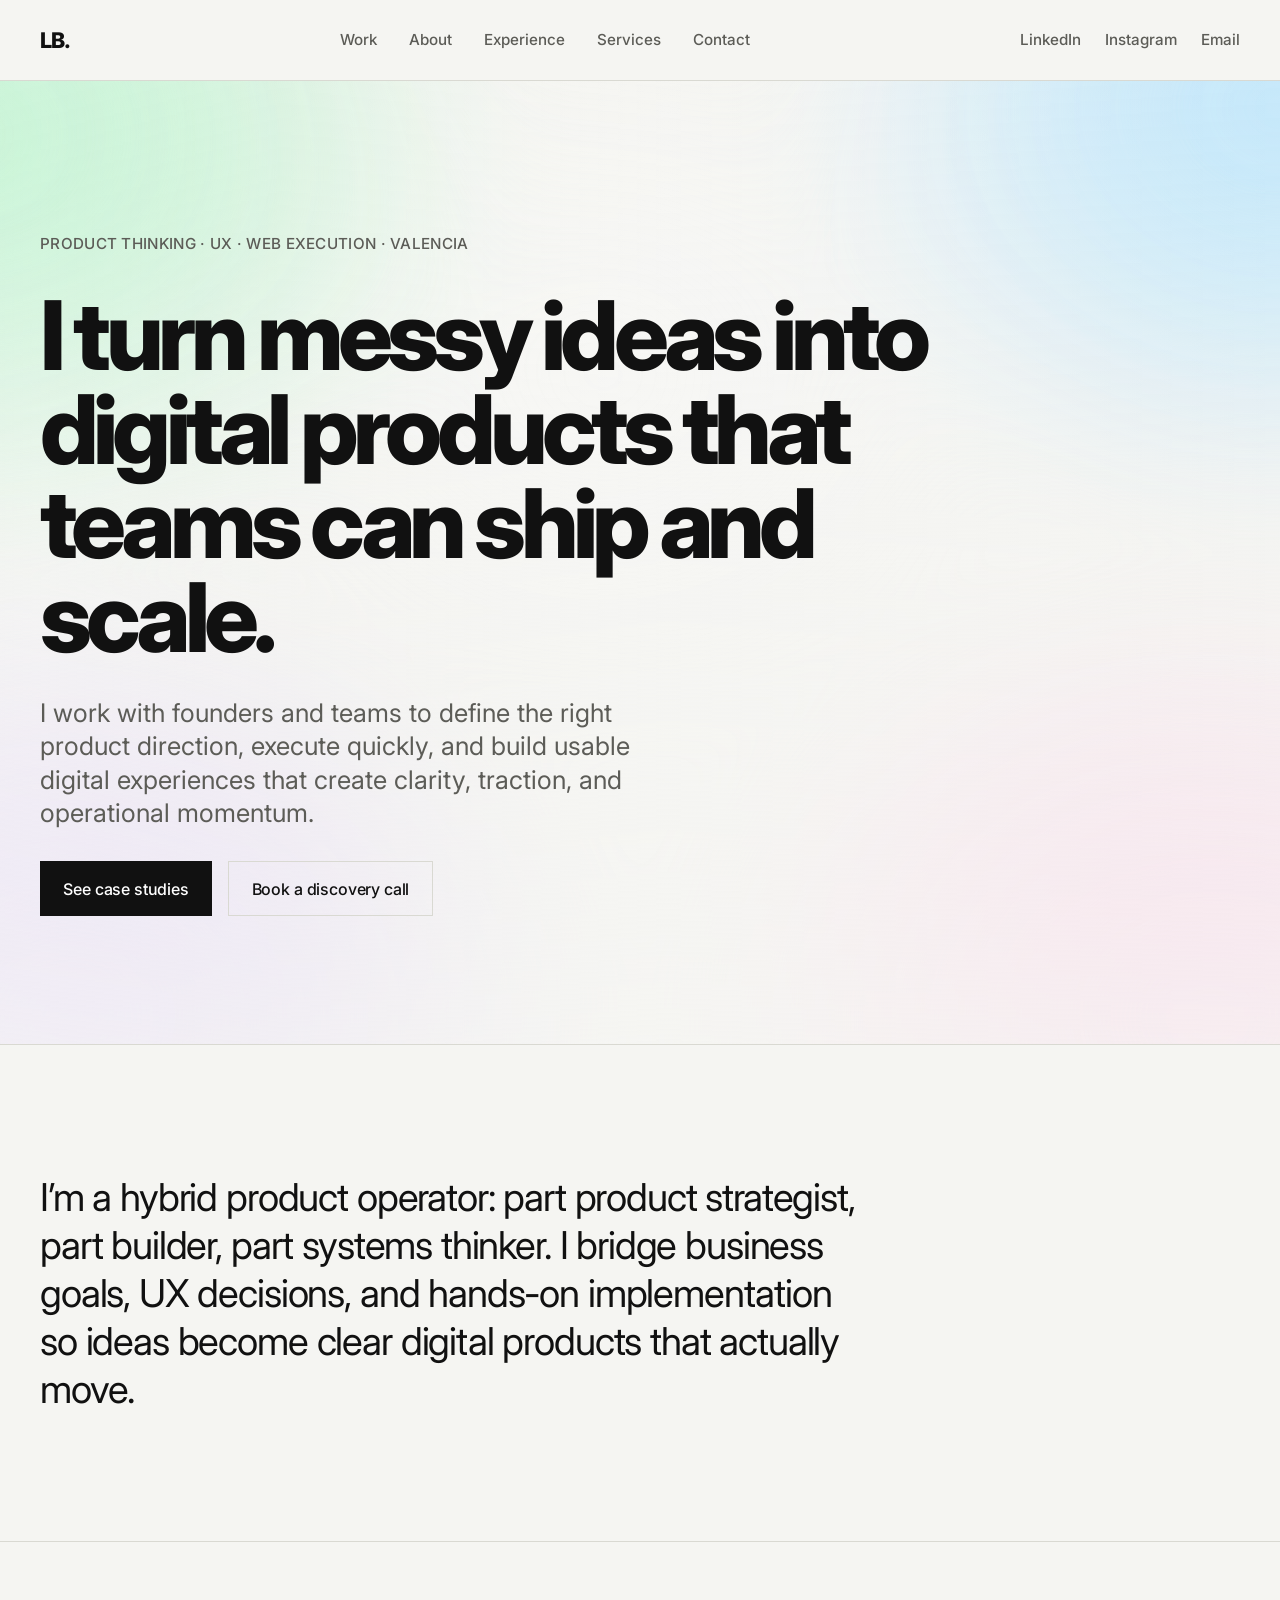
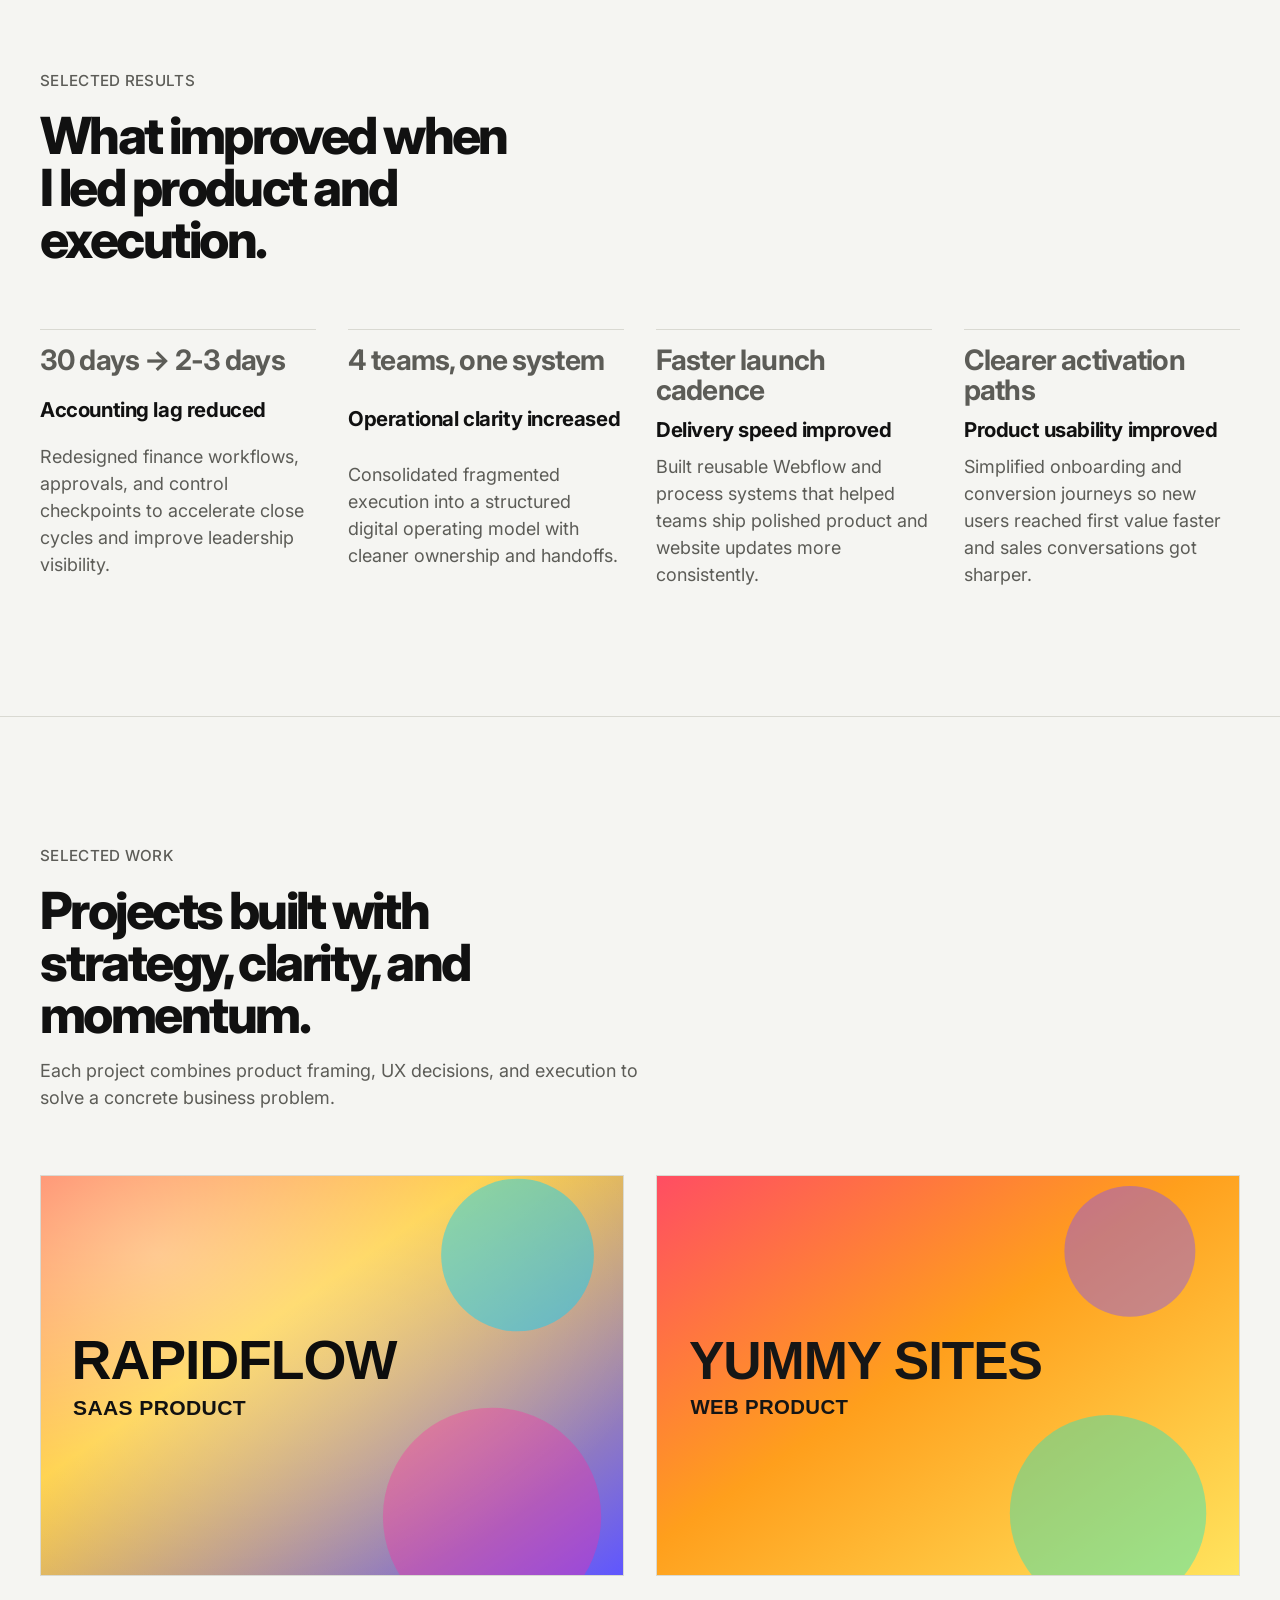
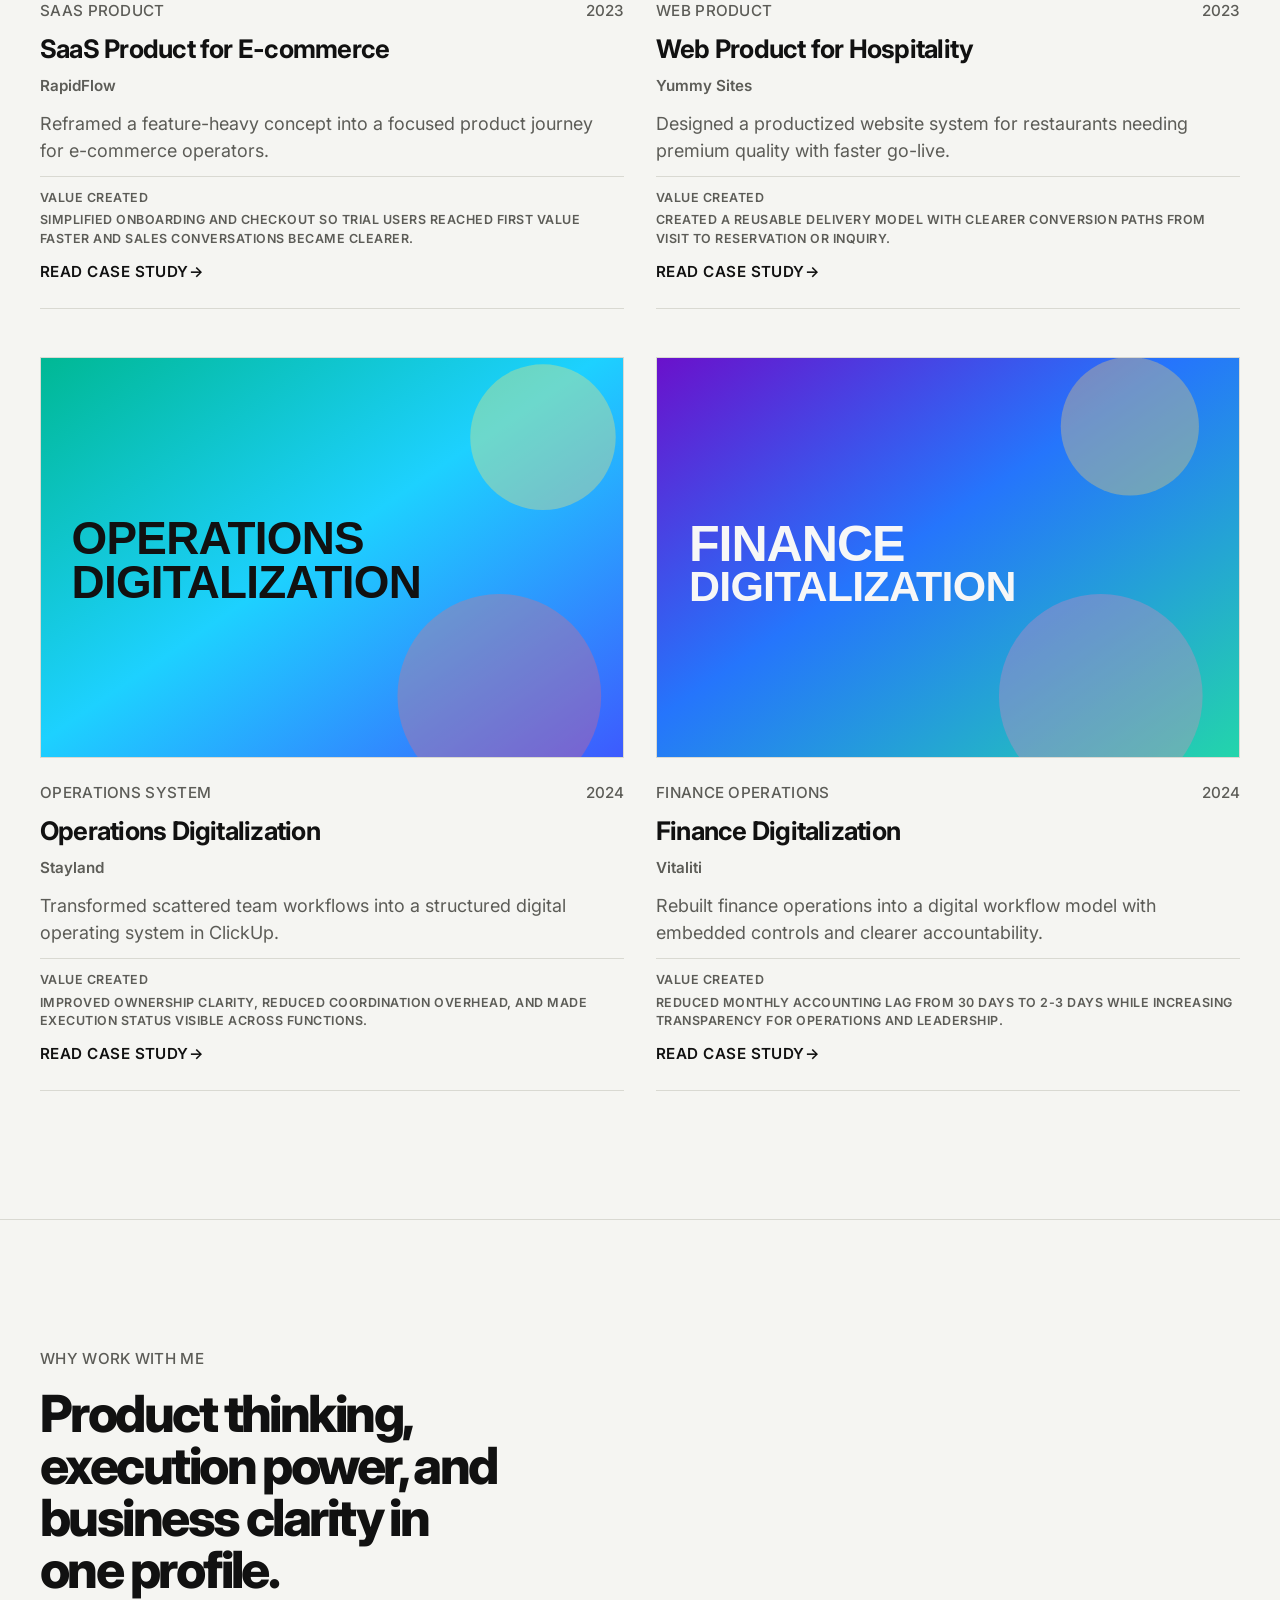
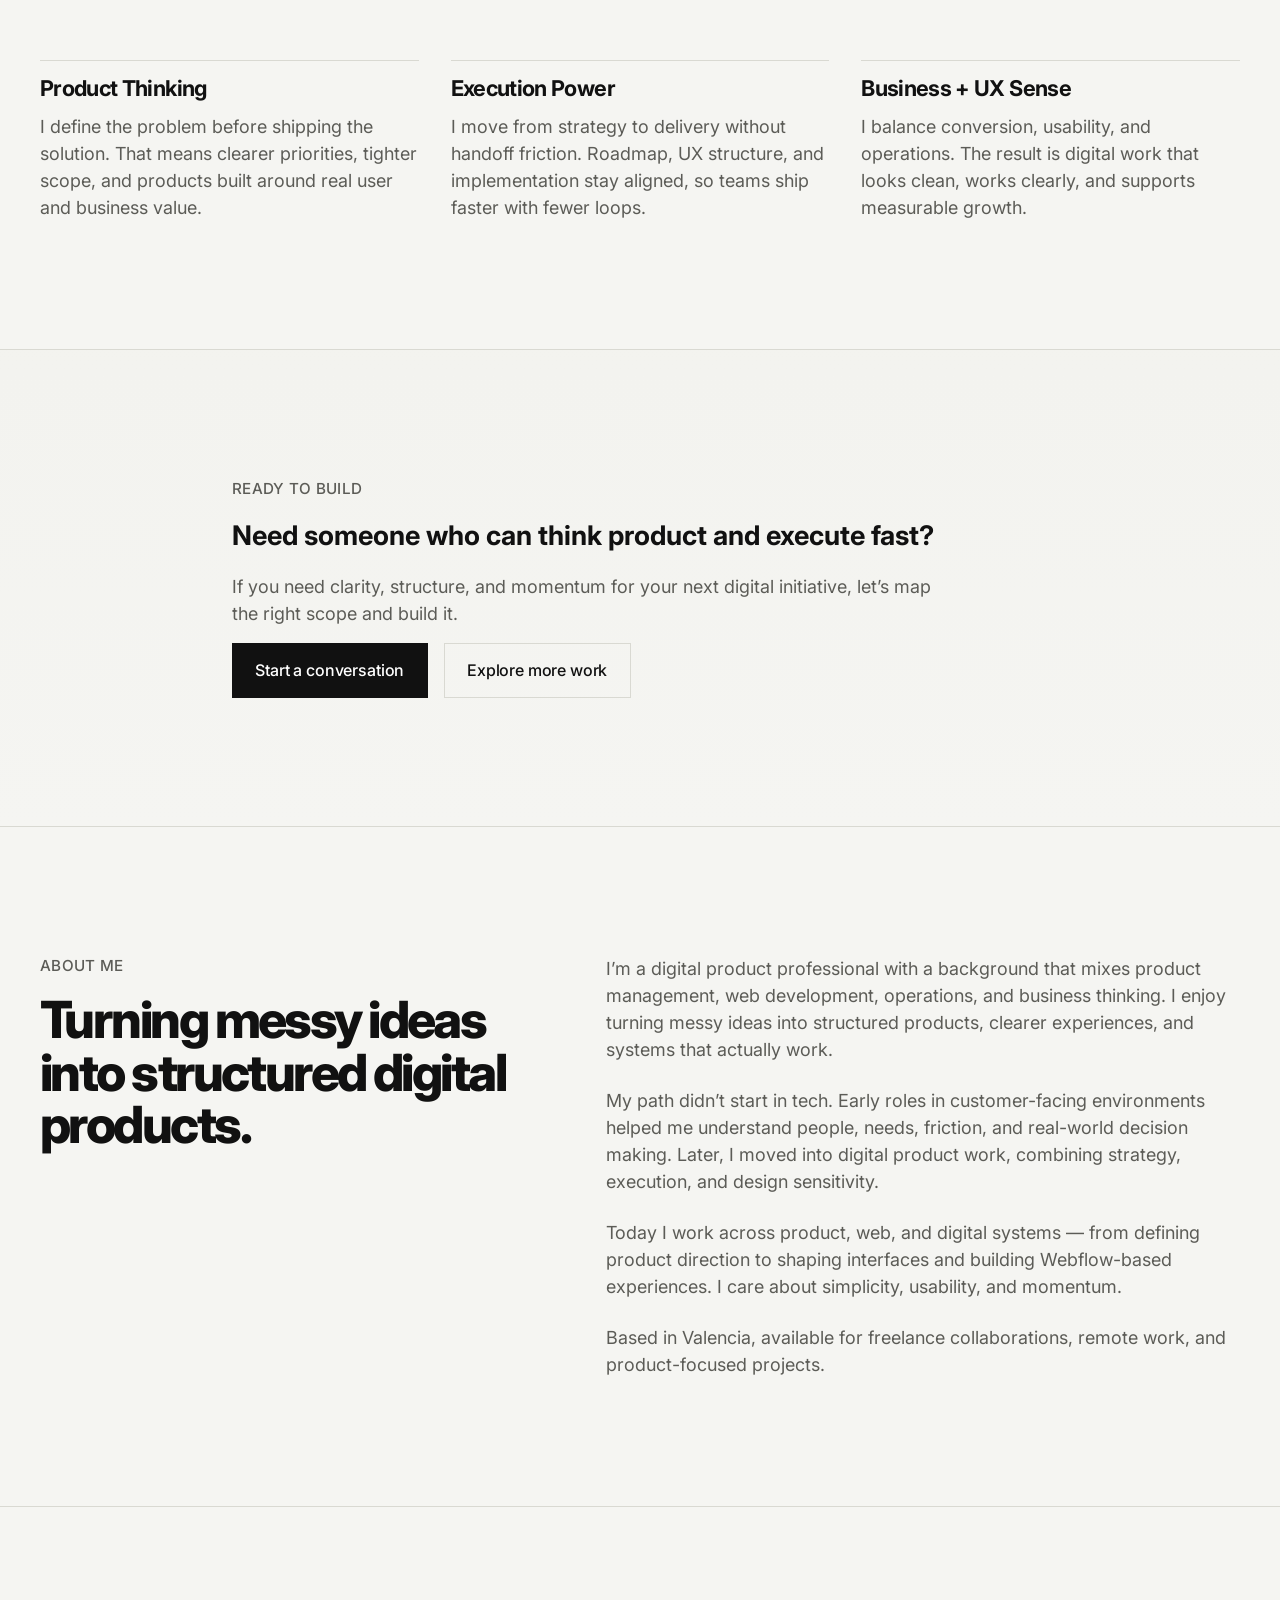
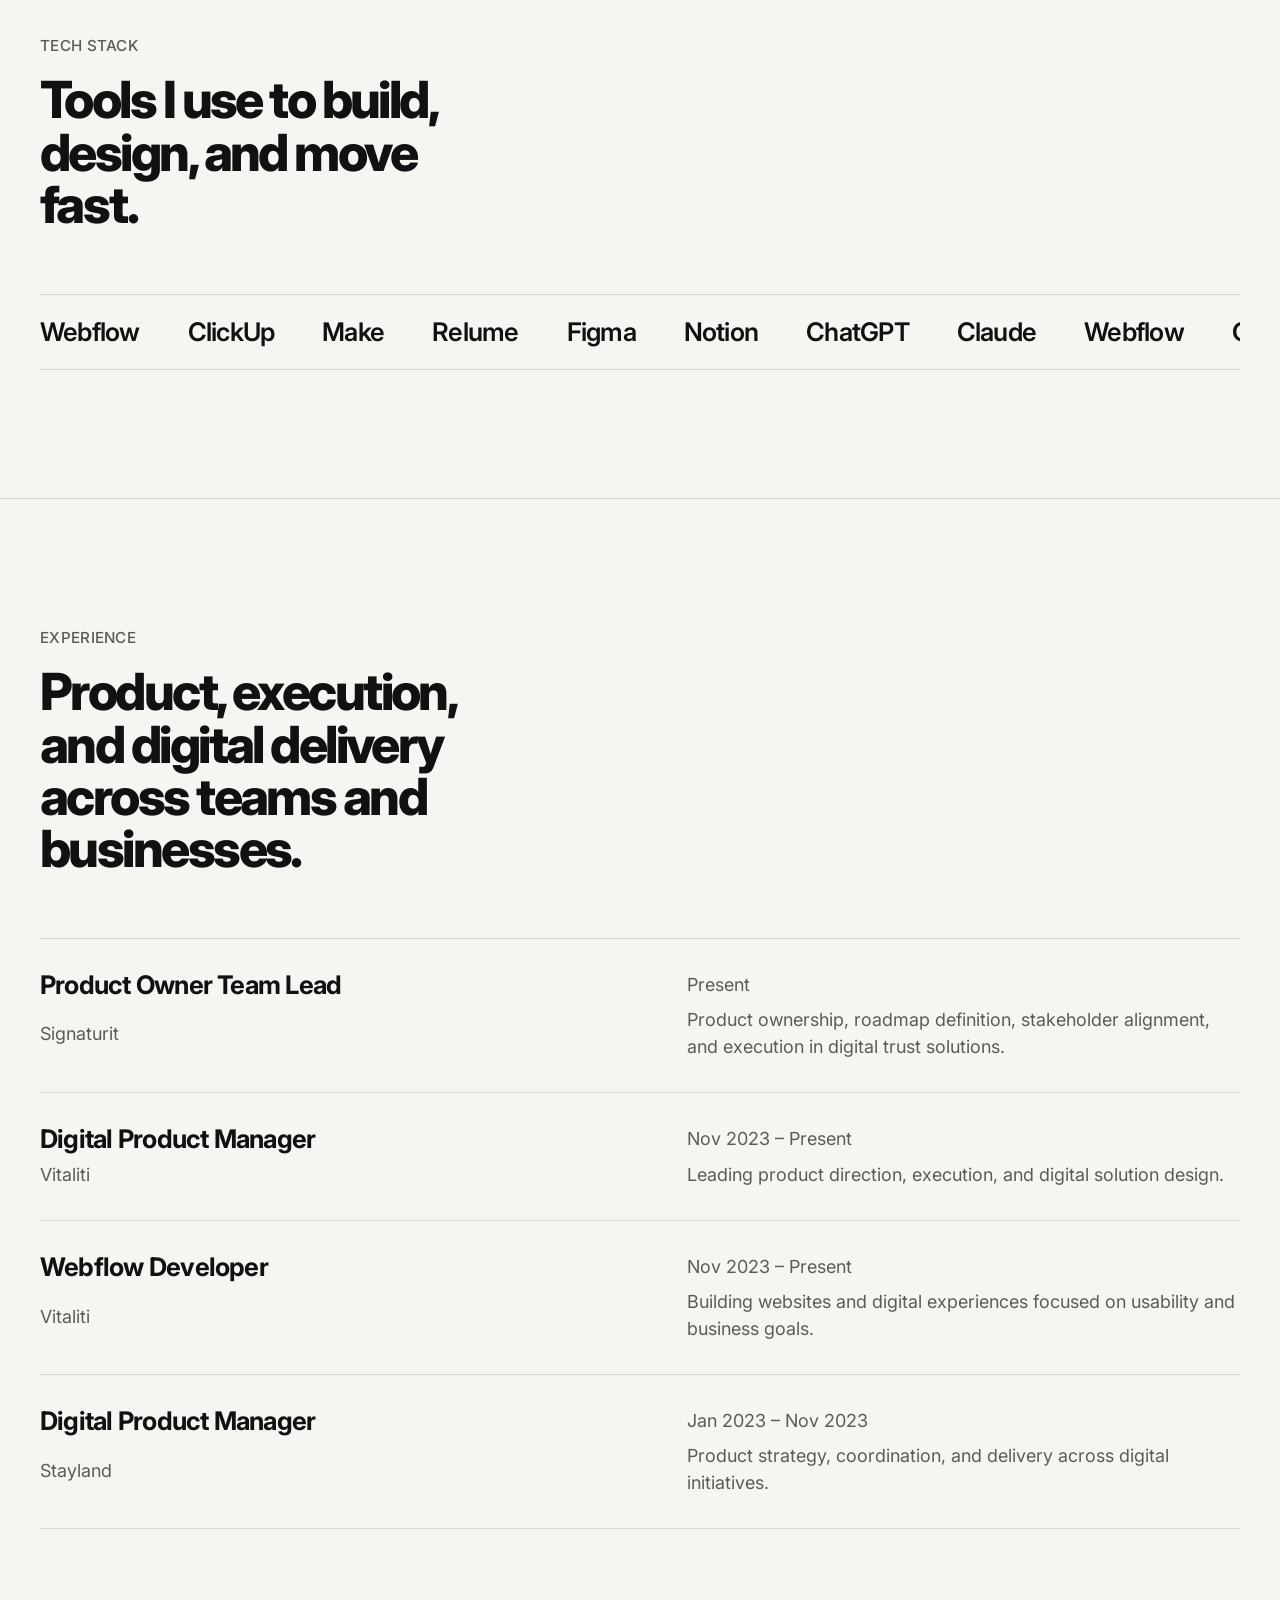
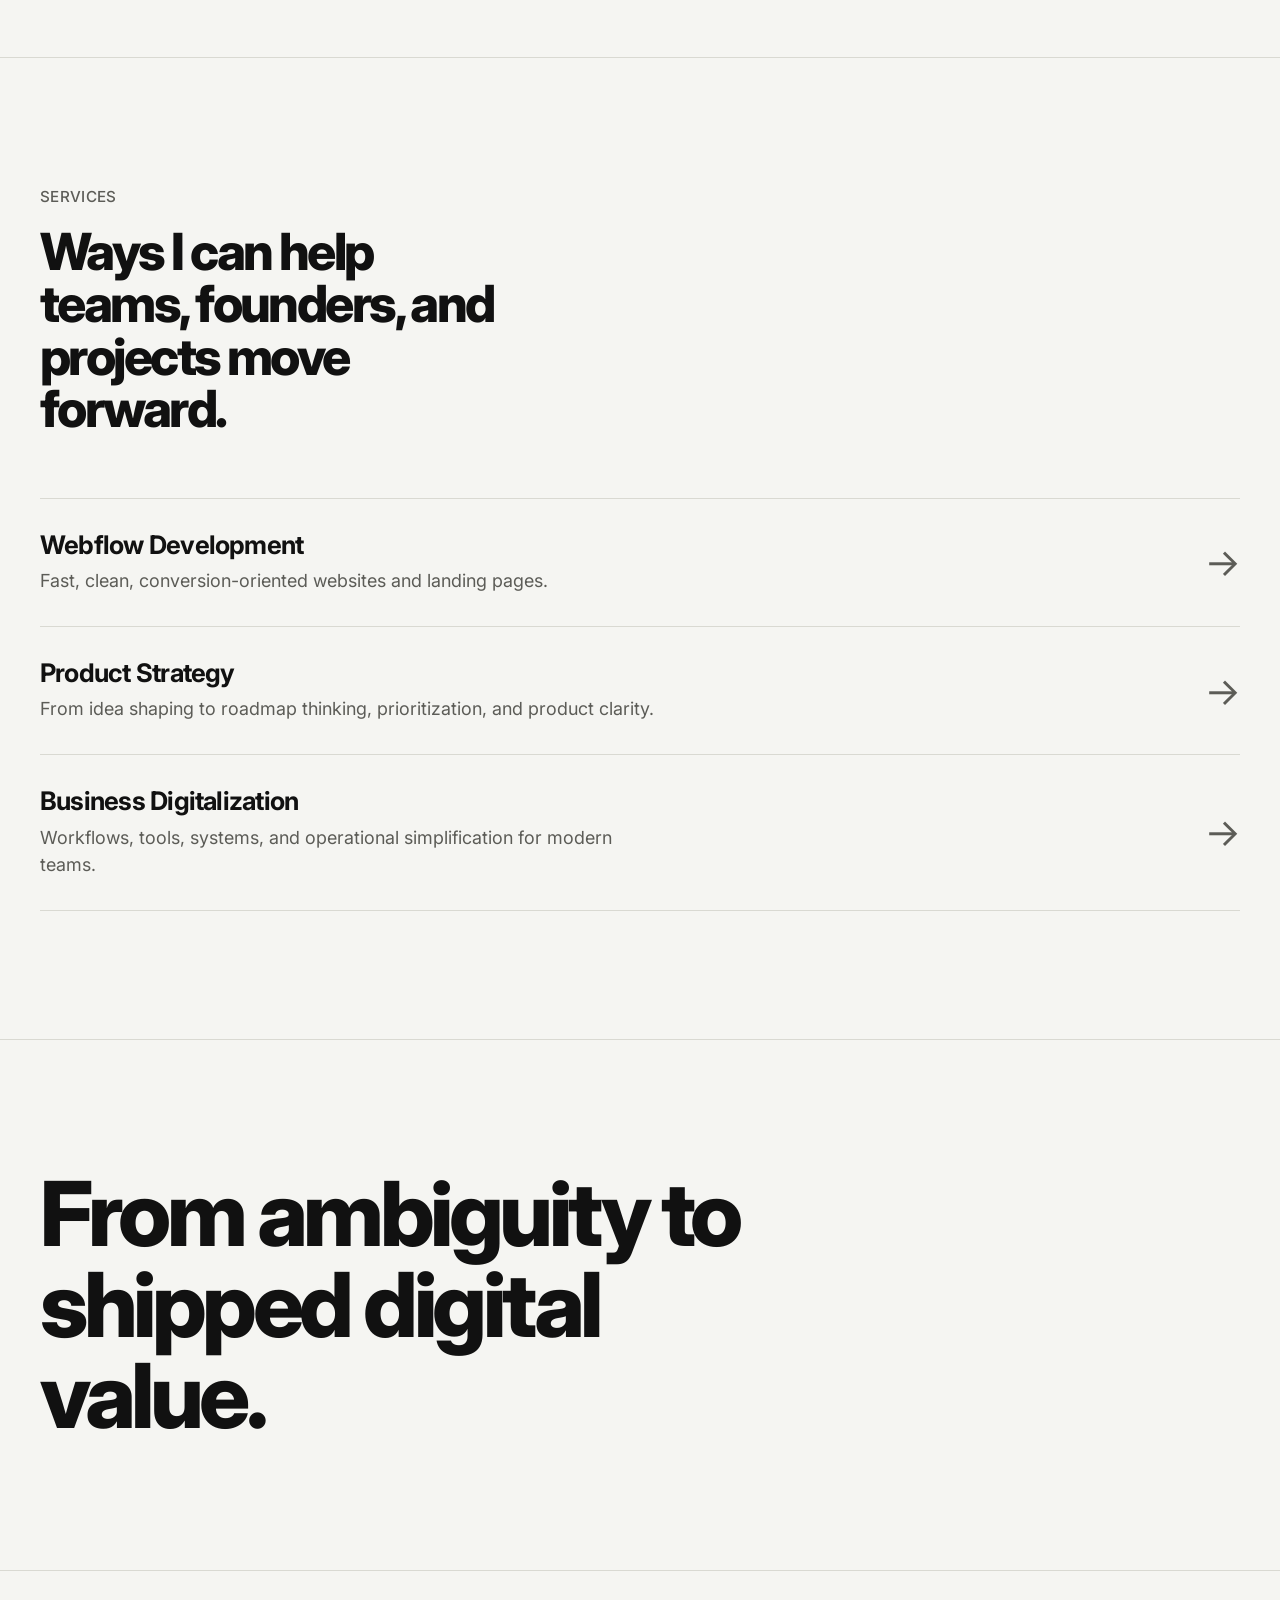
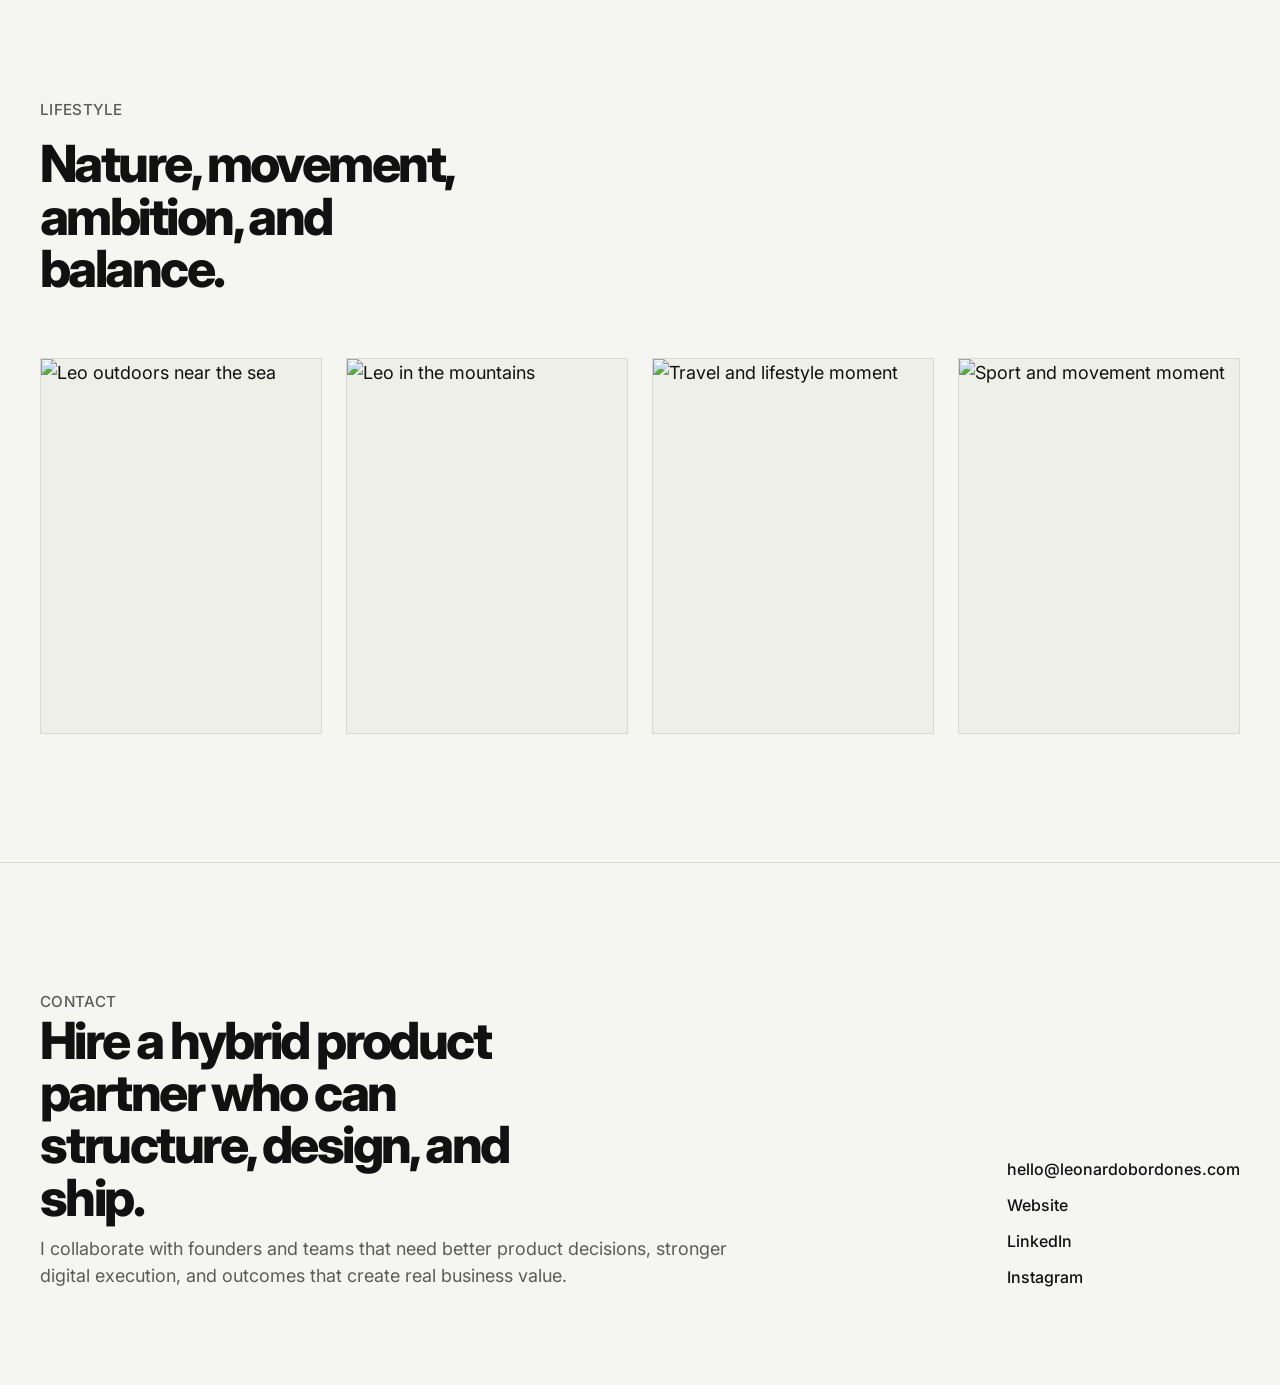
==== commit a921aa6f: "Improve hero positioning and impact" ====
--- a/index.html
+++ b/index.html
@@ -3,16 +3,16 @@
   <head>
     <meta charset="UTF-8" />
     <meta name="viewport" content="width=device-width, initial-scale=1.0" />
-    <title>Leo Bordones — Product Manager & Webflow Developer</title>
+    <title>Leo Bordones — Product Strategy, UX, and Digital Execution</title>
     <meta
       name="description"
-      content="Portfolio of Leo Bordones — Product Manager and Webflow Developer based in Valencia, building digital products, websites, and systems."
+      content="Leo Bordones helps founders and teams turn messy ideas into clear digital products, usable websites, and scalable operating systems."
     />
     <meta name="theme-color" content="#f5f5f2" />
-    <meta property="og:title" content="Leo Bordones — Product Manager & Webflow Developer" />
+    <meta property="og:title" content="Leo Bordones — Product Strategy, UX, and Digital Execution" />
     <meta
       property="og:description"
-      content="I build digital products, shape strategy, and turn ideas into usable experiences."
+      content="I combine product thinking and hands-on execution to create digital products that improve clarity, usability, and business momentum."
     />
     <meta property="og:type" content="website" />
     <meta property="og:image" content="assets/og-cover.jpg" />
@@ -53,14 +53,14 @@
     <main id="main-content">
       <section class="hero section" aria-labelledby="hero-title">
         <div class="container hero-inner">
-          <p class="eyebrow">Product Manager · Webflow Developer · Valencia</p>
-          <h1 id="hero-title">Hey, I’m Leo — a Product Manager ready to launch any project to the moon 🚀</h1>
+          <p class="eyebrow">Product Thinking · UX · Web Execution · Valencia</p>
+          <h1 id="hero-title">I turn messy ideas into digital products that teams can ship and scale.</h1>
           <p class="hero-copy">
-            I build digital products, shape strategy, and turn ideas into usable experiences.
+            I work with founders and teams to define the right product direction, execute quickly, and build usable digital experiences that create clarity, traction, and operational momentum.
           </p>
           <div class="hero-actions">
-            <a class="button button-primary" href="#work">View my work</a>
-            <a class="button button-secondary" href="#contact">Let’s work together</a>
+            <a class="button button-primary" href="#work">See case studies</a>
+            <a class="button button-secondary" href="#contact">Book a discovery call</a>
           </div>
         </div>
       </section>
@@ -68,11 +68,39 @@
       <section class="intro section section-divider">
         <div class="container intro-layout">
           <p class="intro-copy">
-            Product Manager &amp; Webflow Developer with experience across digital products,
-            customer needs, business operations, and execution. Based in Valencia, working
-            remotely with teams and founders to build products that are clear, useful, and
-            ready to grow.
+            I’m a hybrid product operator: part product strategist, part builder, part systems thinker. I bridge business goals, UX decisions, and hands-on implementation so ideas become clear digital products that actually move.
           </p>
+        </div>
+      </section>
+
+      <section class="results section section-divider" id="results" aria-labelledby="results-title">
+        <div class="container">
+          <div class="section-heading">
+            <p class="section-kicker">Selected Results</p>
+            <h2 id="results-title">What improved when I led product and execution.</h2>
+          </div>
+          <div class="results-grid">
+            <article class="result-item">
+              <p class="result-metric">30 days → 2-3 days</p>
+              <h3>Accounting lag reduced</h3>
+              <p>Redesigned finance workflows, approvals, and control checkpoints to accelerate close cycles and improve leadership visibility.</p>
+            </article>
+            <article class="result-item">
+              <p class="result-metric">4 teams, one system</p>
+              <h3>Operational clarity increased</h3>
+              <p>Consolidated fragmented execution into a structured digital operating model with cleaner ownership and handoffs.</p>
+            </article>
+            <article class="result-item">
+              <p class="result-metric">Faster launch cadence</p>
+              <h3>Delivery speed improved</h3>
+              <p>Built reusable Webflow and process systems that helped teams ship polished product and website updates more consistently.</p>
+            </article>
+            <article class="result-item">
+              <p class="result-metric">Clearer activation paths</p>
+              <h3>Product usability improved</h3>
+              <p>Simplified onboarding and conversion journeys so new users reached first value faster and sales conversations got sharper.</p>
+            </article>
+          </div>
         </div>
       </section>
 
@@ -81,9 +109,49 @@
           <div class="section-heading">
             <p class="section-kicker">Selected Work</p>
             <h2>Projects built with strategy, clarity, and momentum.</h2>
+            <p class="section-lead">
+              Each project combines product framing, UX decisions, and execution to solve a concrete business problem.
+            </p>
           </div>
 
           <div class="work-grid" id="project-grid" aria-live="polite"></div>
+        </div>
+      </section>
+
+      <section class="why-work section section-divider" id="why-work" aria-labelledby="why-work-title">
+        <div class="container">
+          <div class="section-heading">
+            <p class="section-kicker">Why Work With Me</p>
+            <h2 id="why-work-title">Product thinking, execution power, and business clarity in one profile.</h2>
+          </div>
+          <div class="why-grid">
+            <article class="why-item">
+              <h3>Product Thinking</h3>
+              <p>I define the problem before shipping the solution. That means clearer priorities, tighter scope, and products built around real user and business value.</p>
+            </article>
+            <article class="why-item">
+              <h3>Execution Power</h3>
+              <p>I move from strategy to delivery without handoff friction. Roadmap, UX structure, and implementation stay aligned, so teams ship faster with fewer loops.</p>
+            </article>
+            <article class="why-item">
+              <h3>Business + UX Sense</h3>
+              <p>I balance conversion, usability, and operations. The result is digital work that looks clean, works clearly, and supports measurable growth.</p>
+            </article>
+          </div>
+        </div>
+      </section>
+
+      <section class="conversion-cta section section-divider" aria-labelledby="conversion-cta-title">
+        <div class="container conversion-cta-inner">
+          <p class="section-kicker">Ready to Build</p>
+          <h2 id="conversion-cta-title">Need someone who can think product and execute fast?</h2>
+          <p class="conversion-cta-copy">
+            If you need clarity, structure, and momentum for your next digital initiative, let’s map the right scope and build it.
+          </p>
+          <div class="hero-actions">
+            <a class="button button-primary" href="mailto:hello@leonardobordones.com?subject=Project%20Inquiry">Start a conversation</a>
+            <a class="button button-secondary" href="#work">Explore more work</a>
+          </div>
         </div>
       </section>
 
@@ -240,7 +308,7 @@
 
       <section class="statement section section-divider" aria-labelledby="statement-title">
         <div class="container">
-          <h2 id="statement-title">Your digital partner — from idea to launch.</h2>
+          <h2 id="statement-title">From ambiguity to shipped digital value.</h2>
         </div>
       </section>
 
@@ -265,13 +333,16 @@
       <div class="container footer-inner">
         <div>
           <p class="section-kicker">Contact</p>
-          <h2>Let’s build something clear, useful, and ready to grow.</h2>
+          <h2>Hire a hybrid product partner who can structure, design, and ship.</h2>
+          <p class="footer-copy">
+            I collaborate with founders and teams that need better product decisions, stronger digital execution, and outcomes that create real business value.
+          </p>
         </div>
         <div class="footer-links">
           <a href="mailto:hello@leonardobordones.com">hello@leonardobordones.com</a>
           <a href="https://www.leonardobordones.com" target="_blank" rel="noreferrer">Website</a>
-          <a href="https://www.linkedin.com" target="_blank" rel="noreferrer">LinkedIn</a>
-          <a href="https://www.instagram.com" target="_blank" rel="noreferrer">Instagram</a>
+          <a href="https://www.linkedin.com/in/leobordones/" target="_blank" rel="noreferrer">LinkedIn</a>
+          <a href="https://www.instagram.com/leoboralvarez/" target="_blank" rel="noreferrer">Instagram</a>
         </div>
       </div>
     </footer>
--- a/styles.css
+++ b/styles.css
@@ -1,6 +1,7 @@
     :root {
         --color-bg: #f5f5f2;
         --color-surface: #efefe9;
+        --color-surface-strong: #e6e6df;
         --color-text: #111111;
         --color-text-muted: #5c5c57;
         --color-border: #d9d9d2;
@@ -339,11 +340,14 @@
         display: inline-flex;
         align-items: center;
         justify-content: center;
+        gap: 0.5rem;
         min-height: 3.25rem;
         padding: 0.9rem 1.4rem;
         border: var(--border-thin);
         font-size: 1rem;
         font-weight: var(--font-weight-medium);
+        letter-spacing: -0.01em;
+        transition: transform var(--transition-fast), background-color var(--transition-fast), color var(--transition-fast), border-color var(--transition-fast);
       }
 
       .button:hover {
@@ -363,6 +367,10 @@
 
       .button-secondary {
         background: transparent;
+      }
+
+      .button-secondary:hover {
+        background: rgba(17, 17, 17, 0.04);
       }
 
       .intro-layout {
@@ -380,6 +388,11 @@
         display: grid;
         gap: var(--space-md);
         margin-bottom: var(--space-3xl);
+      }
+
+      .section-lead {
+        max-width: 58ch;
+        color: var(--color-text-muted);
       }
 
       .section-heading h2,
@@ -402,6 +415,14 @@
       .project-card {
         display: grid;
         gap: var(--space-lg);
+        padding-bottom: var(--space-lg);
+        border-bottom: var(--border-thin);
+        transition: transform var(--transition-base);
+      }
+
+      .project-card:hover,
+      .project-card:focus-within {
+        transform: translateY(-2px);
       }
 
       .project-media {
@@ -409,23 +430,38 @@
         background: var(--color-surface);
         border: var(--border-thin);
         aspect-ratio: 16 / 11;
+        transition: border-color var(--transition-fast);
       }
 
       .project-media img {
         width: 100%;
         height: 100%;
         object-fit: cover;
-        transition: transform var(--transition-slow);
+        transition: transform var(--transition-slow), filter var(--transition-base);
       }
 
       .project-card:hover .project-media img,
       .project-card:focus-within .project-media img {
         transform: scale(1.03);
+        filter: saturate(1.05);
       }
 
       .project-meta {
         display: grid;
-        gap: var(--space-xs);
+        gap: var(--space-sm);
+      }
+
+      .project-meta-top {
+        display: flex;
+        align-items: center;
+        justify-content: space-between;
+        gap: var(--space-sm);
+      }
+
+      .project-year {
+        font-size: var(--font-size-meta);
+        font-weight: var(--font-weight-medium);
+        color: var(--color-text-muted);
       }
 
       .project-meta h3 a {
@@ -442,6 +478,53 @@
       .project-company {
         font-size: var(--font-size-meta);
         font-weight: var(--font-weight-semibold);
+        color: var(--color-text-muted);
+      }
+
+      .project-summary {
+        max-width: 52ch;
+        color: var(--color-text-muted);
+      }
+
+      .project-value {
+        display: grid;
+        gap: var(--space-2xs);
+        padding-top: var(--space-sm);
+        border-top: var(--border-thin);
+        color: var(--color-text-muted);
+      }
+
+      .project-value span {
+        font-size: 0.78rem;
+        font-weight: var(--font-weight-semibold);
+        letter-spacing: 0.04em;
+        text-transform: uppercase;
+      }
+
+      .project-value-text {
+        font-size: 1rem;
+        letter-spacing: normal;
+        text-transform: none;
+        font-weight: var(--font-weight-regular);
+      }
+
+      .project-link {
+        width: fit-content;
+        font-size: var(--font-size-meta);
+        font-weight: var(--font-weight-semibold);
+        text-transform: uppercase;
+        letter-spacing: 0.03em;
+      }
+
+      .project-link::after {
+        content: " \2192";
+        display: inline-block;
+        transition: transform var(--transition-fast);
+      }
+
+      .project-card:hover .project-link::after,
+      .project-card:focus-within .project-link::after {
+        transform: translateX(2px);
       }
 
       .project-meta h3,
@@ -453,11 +536,80 @@
         font-weight: var(--font-weight-bold);
       }
 
-      .project-meta p:last-child,
+      .result-item p,
+      .why-item p,
       .experience-item p,
       .service-item p,
       .split-copy p {
         color: var(--color-text-muted);
+      }
+
+      .results-grid {
+        display: grid;
+        grid-template-columns: repeat(4, minmax(0, 1fr));
+        gap: var(--space-xl);
+      }
+
+      .result-item {
+        display: grid;
+        gap: var(--space-sm);
+        border-top: var(--border-thin);
+        padding-top: var(--space-md);
+      }
+
+      .result-metric {
+        font-size: clamp(1.4rem, 2.2vw, 2rem);
+        line-height: 1.05;
+        letter-spacing: -0.03em;
+        font-weight: var(--font-weight-bold);
+        color: var(--color-text);
+      }
+
+      .result-item h3 {
+        font-size: clamp(1.05rem, 1.6vw, 1.35rem);
+        line-height: 1.15;
+        letter-spacing: -0.02em;
+      }
+
+      .why-grid {
+        display: grid;
+        grid-template-columns: repeat(3, minmax(0, 1fr));
+        gap: var(--space-xl);
+      }
+
+      .why-item {
+        display: grid;
+        gap: var(--space-sm);
+        border-top: var(--border-thin);
+        padding-top: var(--space-md);
+      }
+
+      .why-item h3 {
+        font-size: clamp(1.15rem, 1.7vw, 1.55rem);
+        line-height: 1.1;
+        letter-spacing: -0.03em;
+      }
+
+      .conversion-cta {
+        background: linear-gradient(180deg, rgba(239, 239, 233, 0.35) 0%, rgba(245, 245, 242, 0) 100%);
+      }
+
+      .conversion-cta-inner,
+      .project-cta-inner {
+        display: grid;
+        gap: var(--space-md);
+        max-width: 56rem;
+      }
+
+      .conversion-cta-copy,
+      .footer-copy,
+      .project-cta-inner p {
+        max-width: 64ch;
+        color: var(--color-text-muted);
+      }
+
+      .footer-copy {
+        margin-top: var(--space-sm);
       }
 
       .split-layout {
@@ -595,6 +747,12 @@
         padding-bottom: var(--space-3xl);
       }
 
+      .project-hero-actions {
+        display: flex;
+        flex-wrap: wrap;
+        gap: var(--space-md);
+      }
+
       .project-hero-content h1 {
         max-width: 16ch;
         font-size: var(--font-size-h1);
@@ -623,6 +781,32 @@
         display: grid;
         grid-template-columns: minmax(0, 1.2fr) minmax(260px, 0.8fr);
         gap: var(--space-3xl);
+      }
+
+      .project-overview-copy {
+        display: grid;
+        gap: var(--space-lg);
+      }
+
+      .project-context-grid {
+        display: grid;
+        grid-template-columns: repeat(2, minmax(0, 1fr));
+        gap: var(--space-lg);
+      }
+
+      .project-context-item {
+        display: grid;
+        gap: var(--space-xs);
+        border-top: var(--border-thin);
+        padding-top: var(--space-md);
+      }
+
+      .project-context-item h3 {
+        font-size: var(--font-size-meta);
+        font-weight: var(--font-weight-semibold);
+        letter-spacing: 0.02em;
+        text-transform: uppercase;
+        color: var(--color-text-muted);
       }
 
       .project-overview-grid h2,
@@ -676,6 +860,12 @@
         margin-bottom: var(--space-2xl);
       }
 
+      .project-section-lead {
+        margin-bottom: var(--space-xl);
+        max-width: 52ch;
+        color: var(--color-text-muted);
+      }
+
       .process-grid {
         display: grid;
         grid-template-columns: repeat(3, minmax(0, 1fr));
@@ -701,11 +891,34 @@
         letter-spacing: -0.02em;
       }
 
+      .project-outcome-list {
+        margin: var(--space-xl) 0 0;
+        padding: 0;
+        list-style: none;
+        display: grid;
+        gap: var(--space-sm);
+      }
+
+      .project-outcome-list li {
+        border-top: var(--border-thin);
+        padding-top: var(--space-sm);
+        color: var(--color-text-muted);
+      }
+
+      .project-next-step p {
+        max-width: 68ch;
+        color: var(--color-text-muted);
+      }
+
       .next-project-link {
         display: grid;
         grid-template-columns: minmax(260px, 0.85fr) minmax(0, 1fr);
         gap: var(--space-xl);
         align-items: center;
+        padding: var(--space-md);
+        border: var(--border-thin);
+        background: var(--color-surface-strong);
+        transition: transform var(--transition-base), border-color var(--transition-fast);
       }
 
       .next-project-link img {
@@ -713,6 +926,7 @@
         aspect-ratio: 16 / 10;
         object-fit: cover;
         border: var(--border-thin);
+        transition: transform var(--transition-slow);
       }
 
       .next-project-link div {
@@ -729,6 +943,17 @@
         font-weight: var(--font-weight-semibold);
         text-transform: uppercase;
         letter-spacing: 0.03em;
+      }
+
+      .next-project-link:hover,
+      .next-project-link:focus-visible {
+        transform: translateY(-2px);
+        border-color: #c6c6bd;
+      }
+
+      .next-project-link:hover img,
+      .next-project-link:focus-visible img {
+        transform: scale(1.015);
       }
 
       .next-project-link:hover h2,
@@ -806,8 +1031,14 @@
         }
 
         .work-grid,
+        .results-grid,
         .lifestyle-grid {
           grid-template-columns: repeat(2, minmax(0, 1fr));
+        }
+
+        .why-grid,
+        .project-context-grid {
+          grid-template-columns: 1fr;
         }
 
         .split-layout,
@@ -889,6 +1120,11 @@
         .site-footer h2 {
           max-width: none;
         }
+
+        .project-hero-actions {
+          flex-direction: column;
+          align-items: flex-start;
+        }
       }
 
       @media (max-width: 640px) {
@@ -907,6 +1143,8 @@
         }
 
         .work-grid,
+        .results-grid,
+        .why-grid,
         .lifestyle-grid {
           grid-template-columns: 1fr;
         }
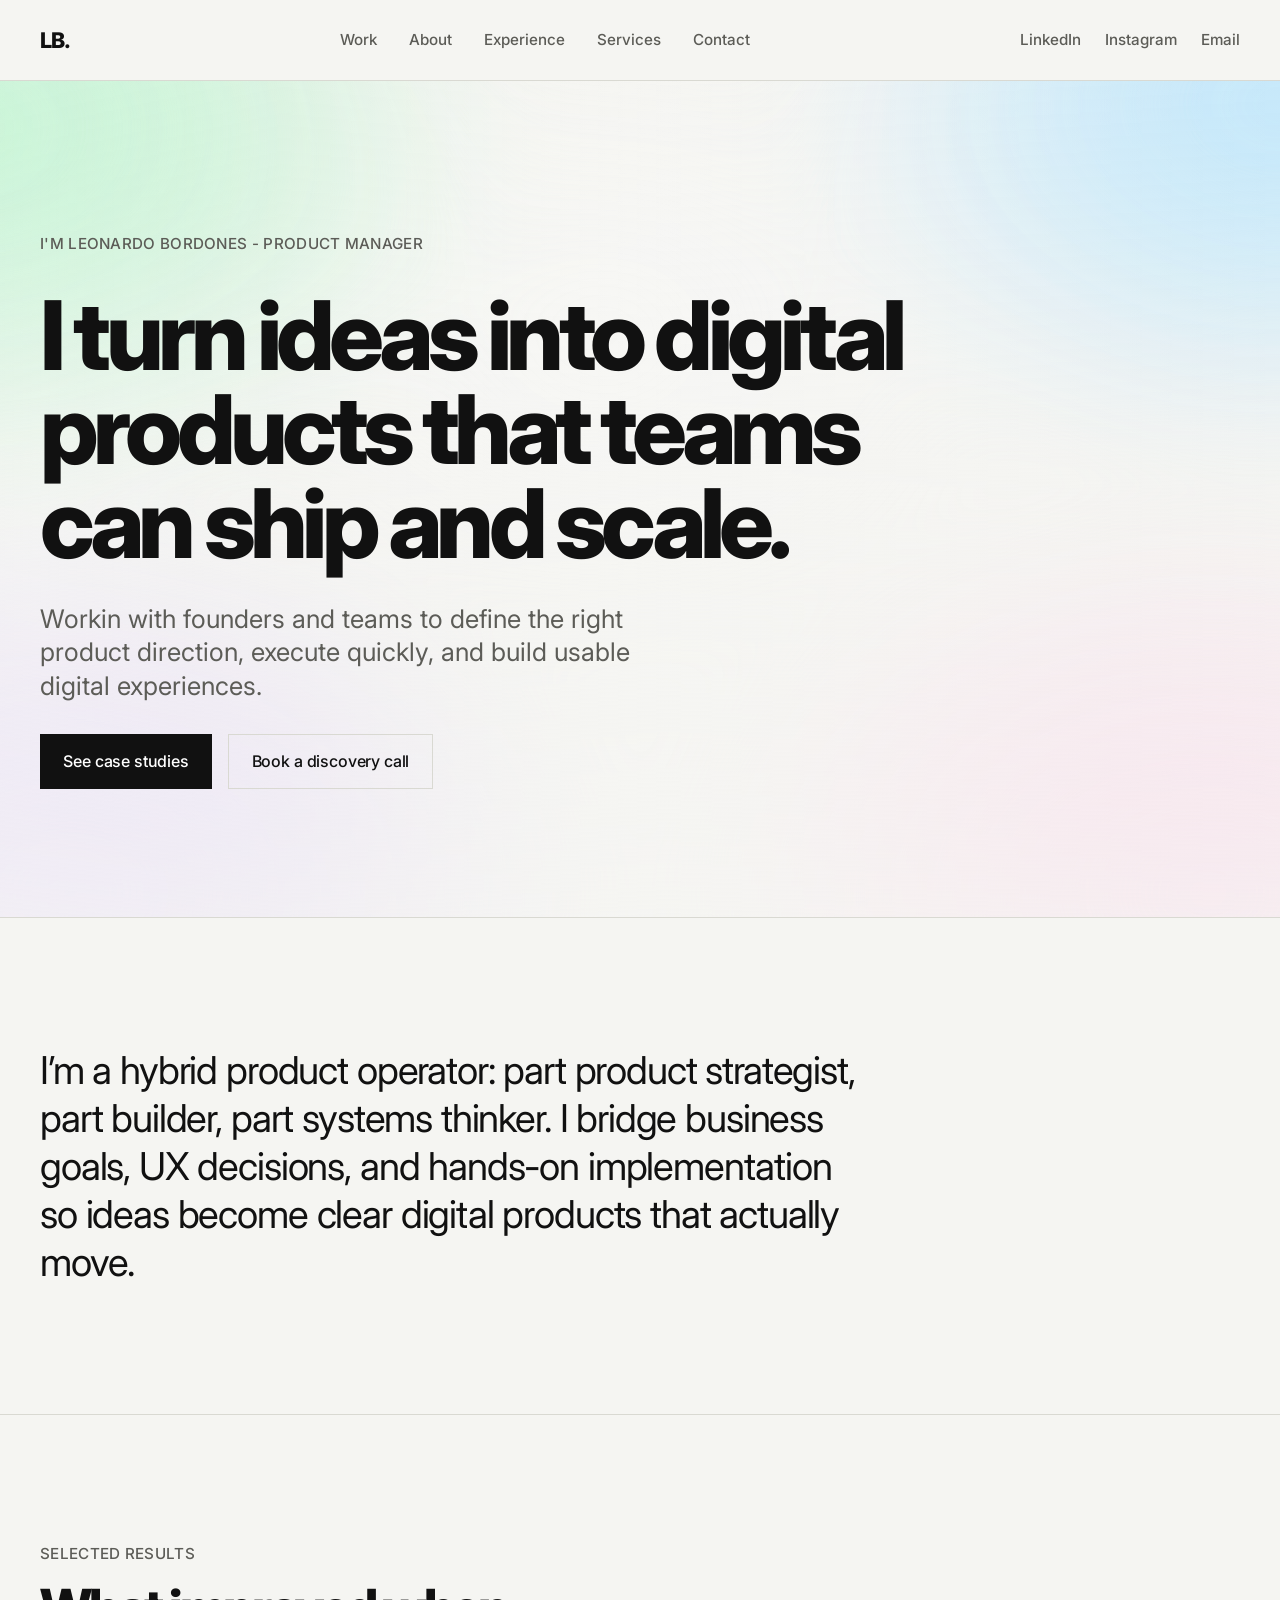
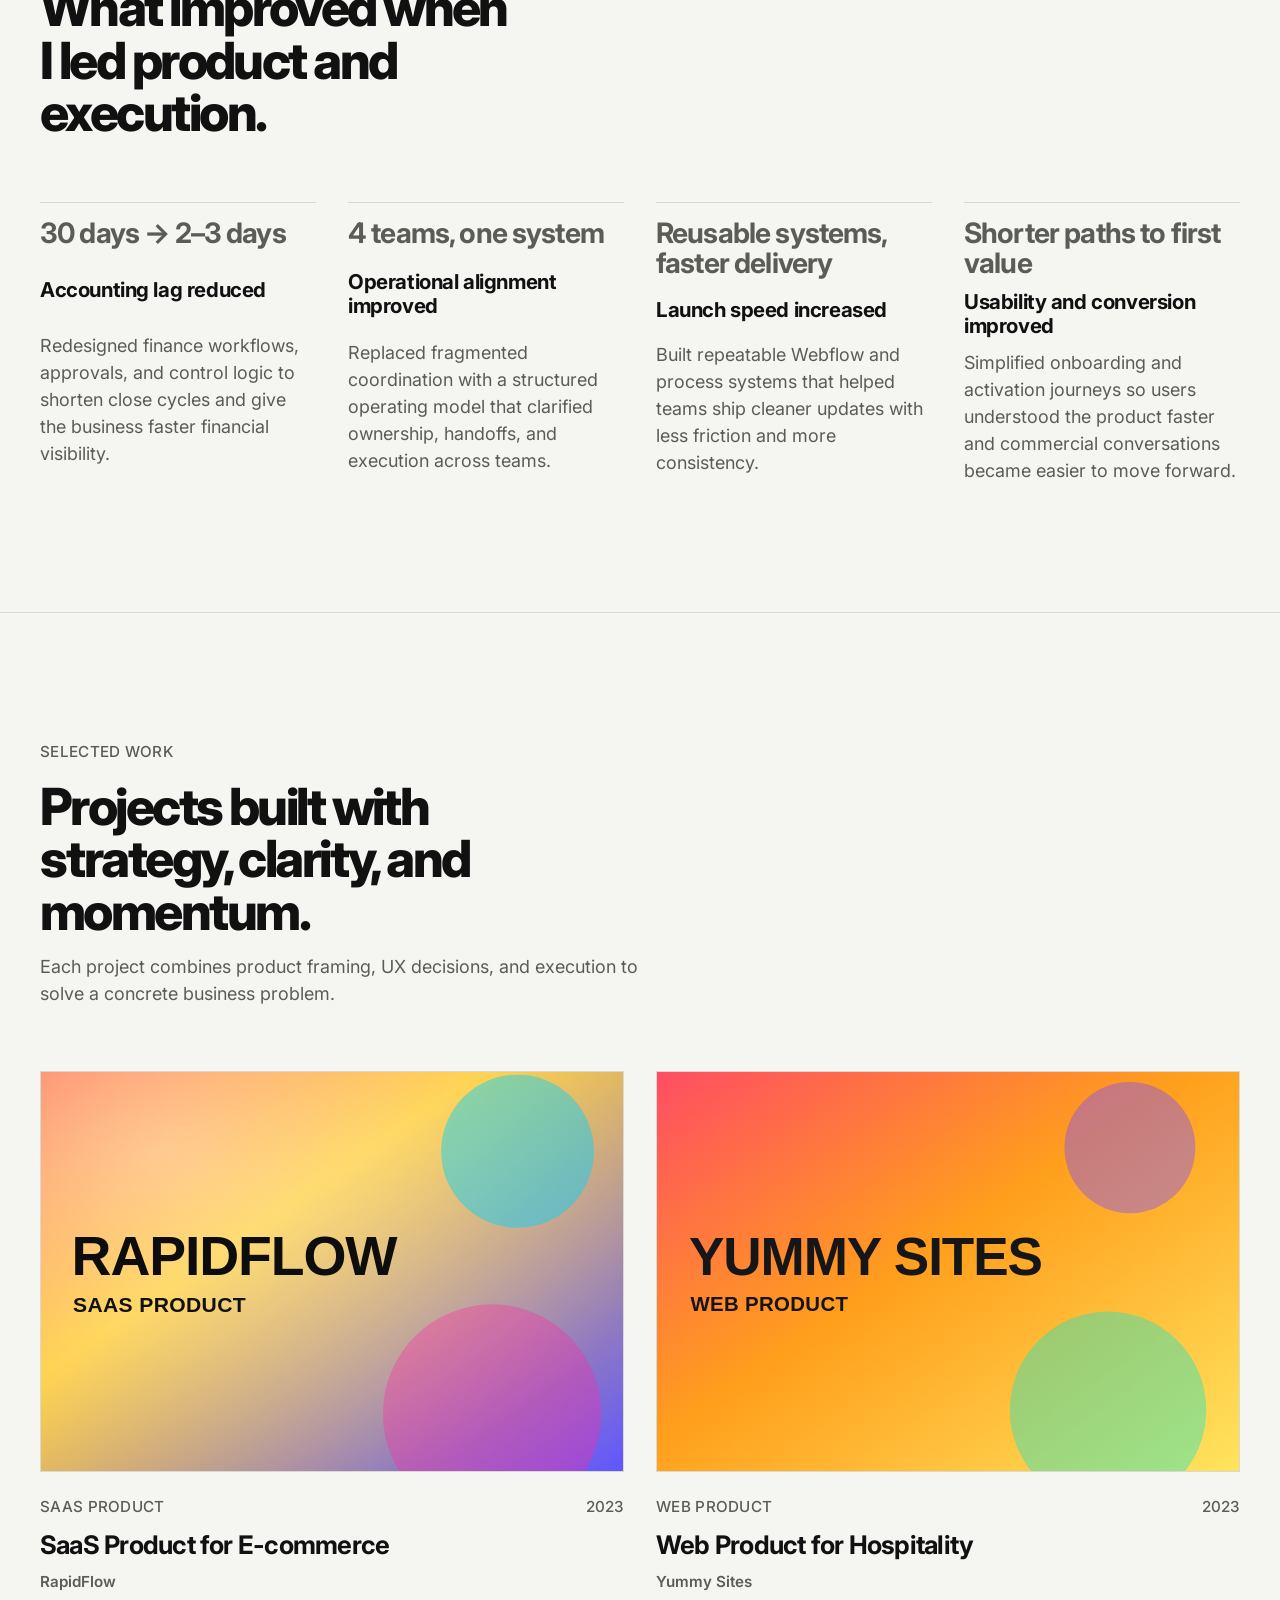
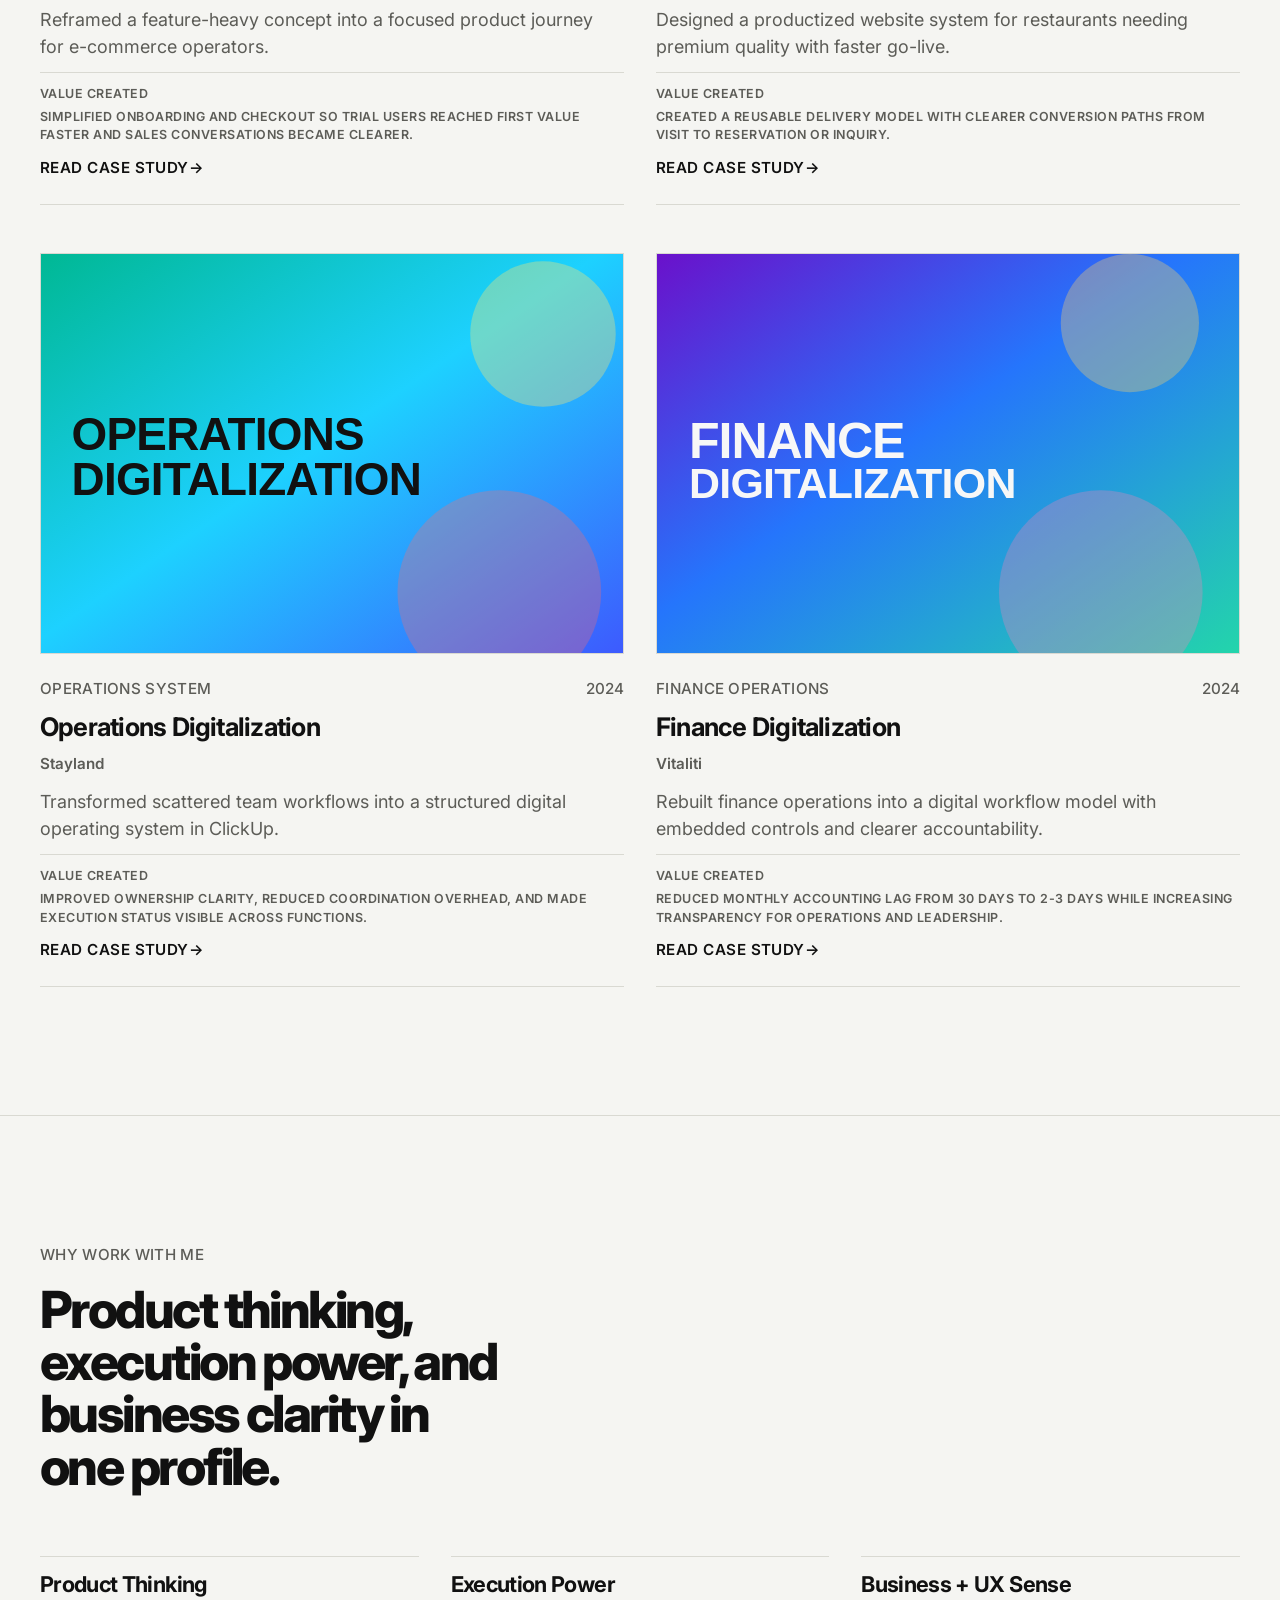
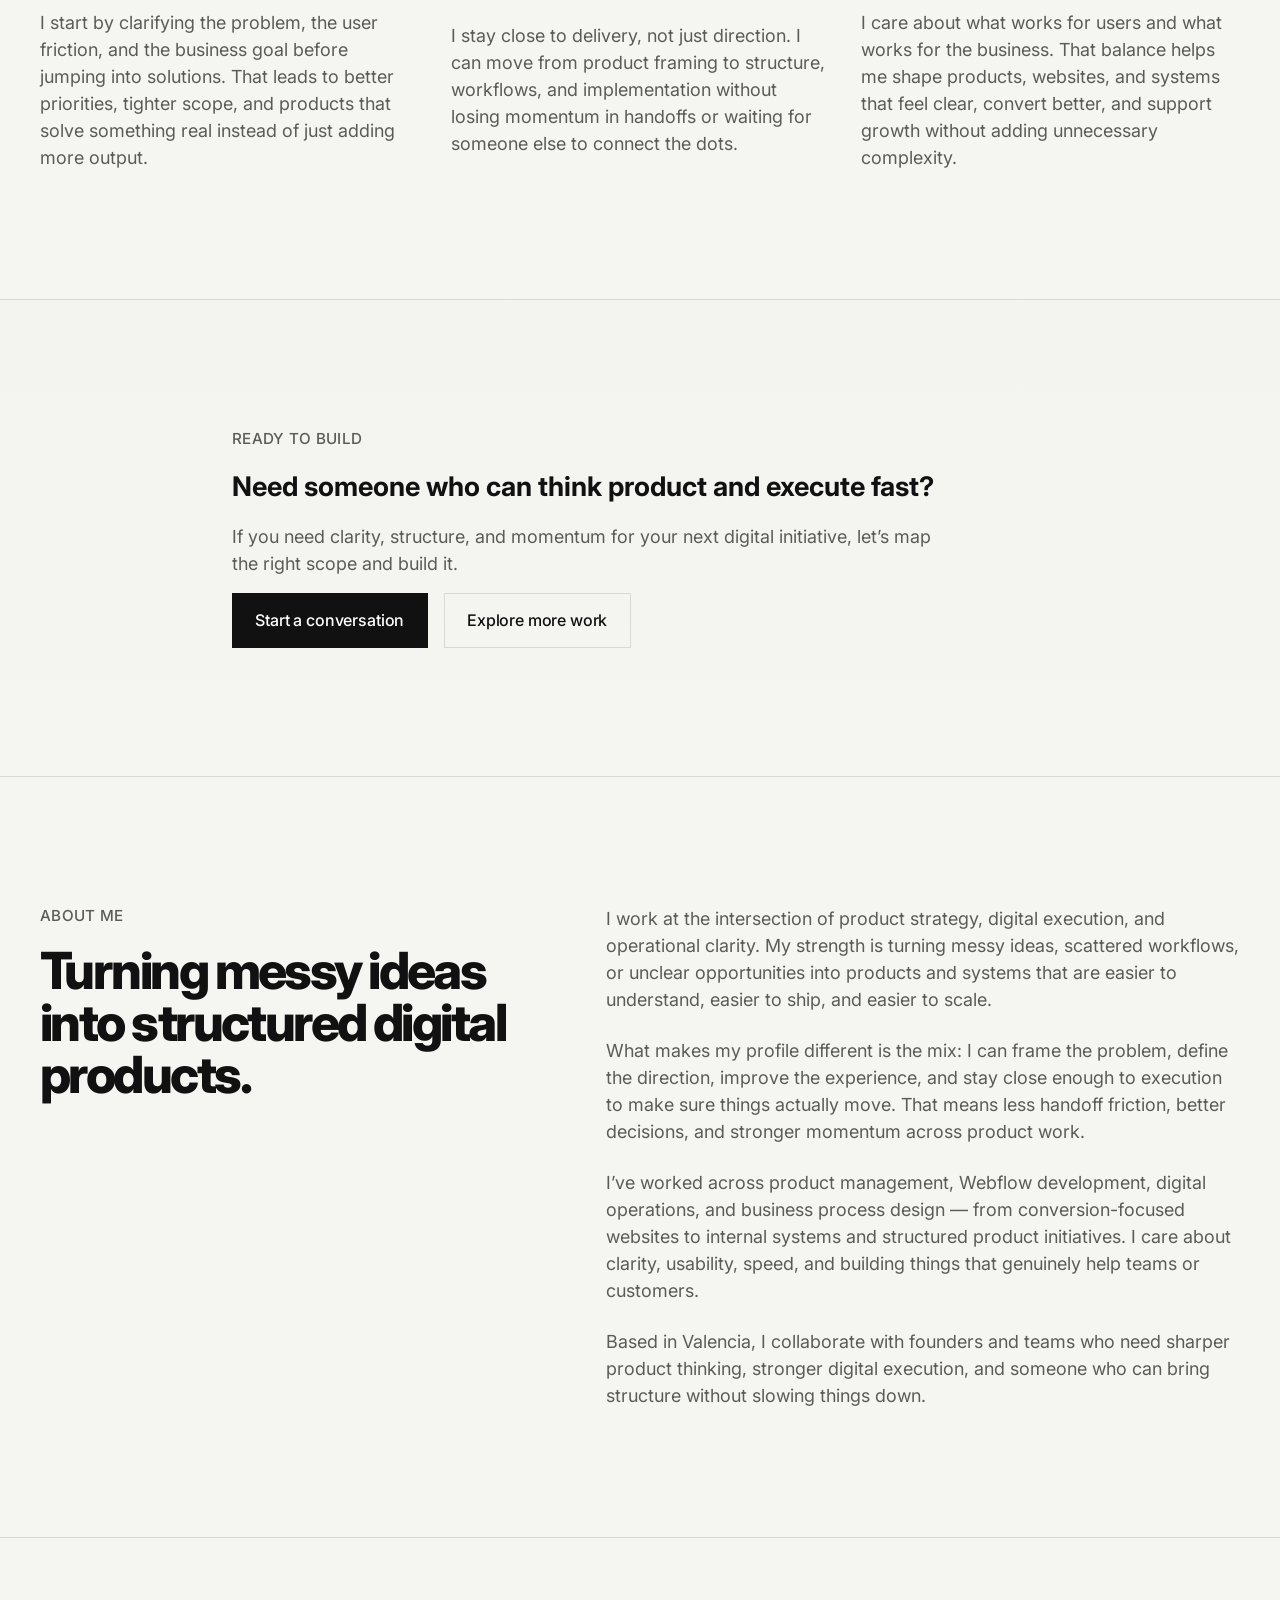
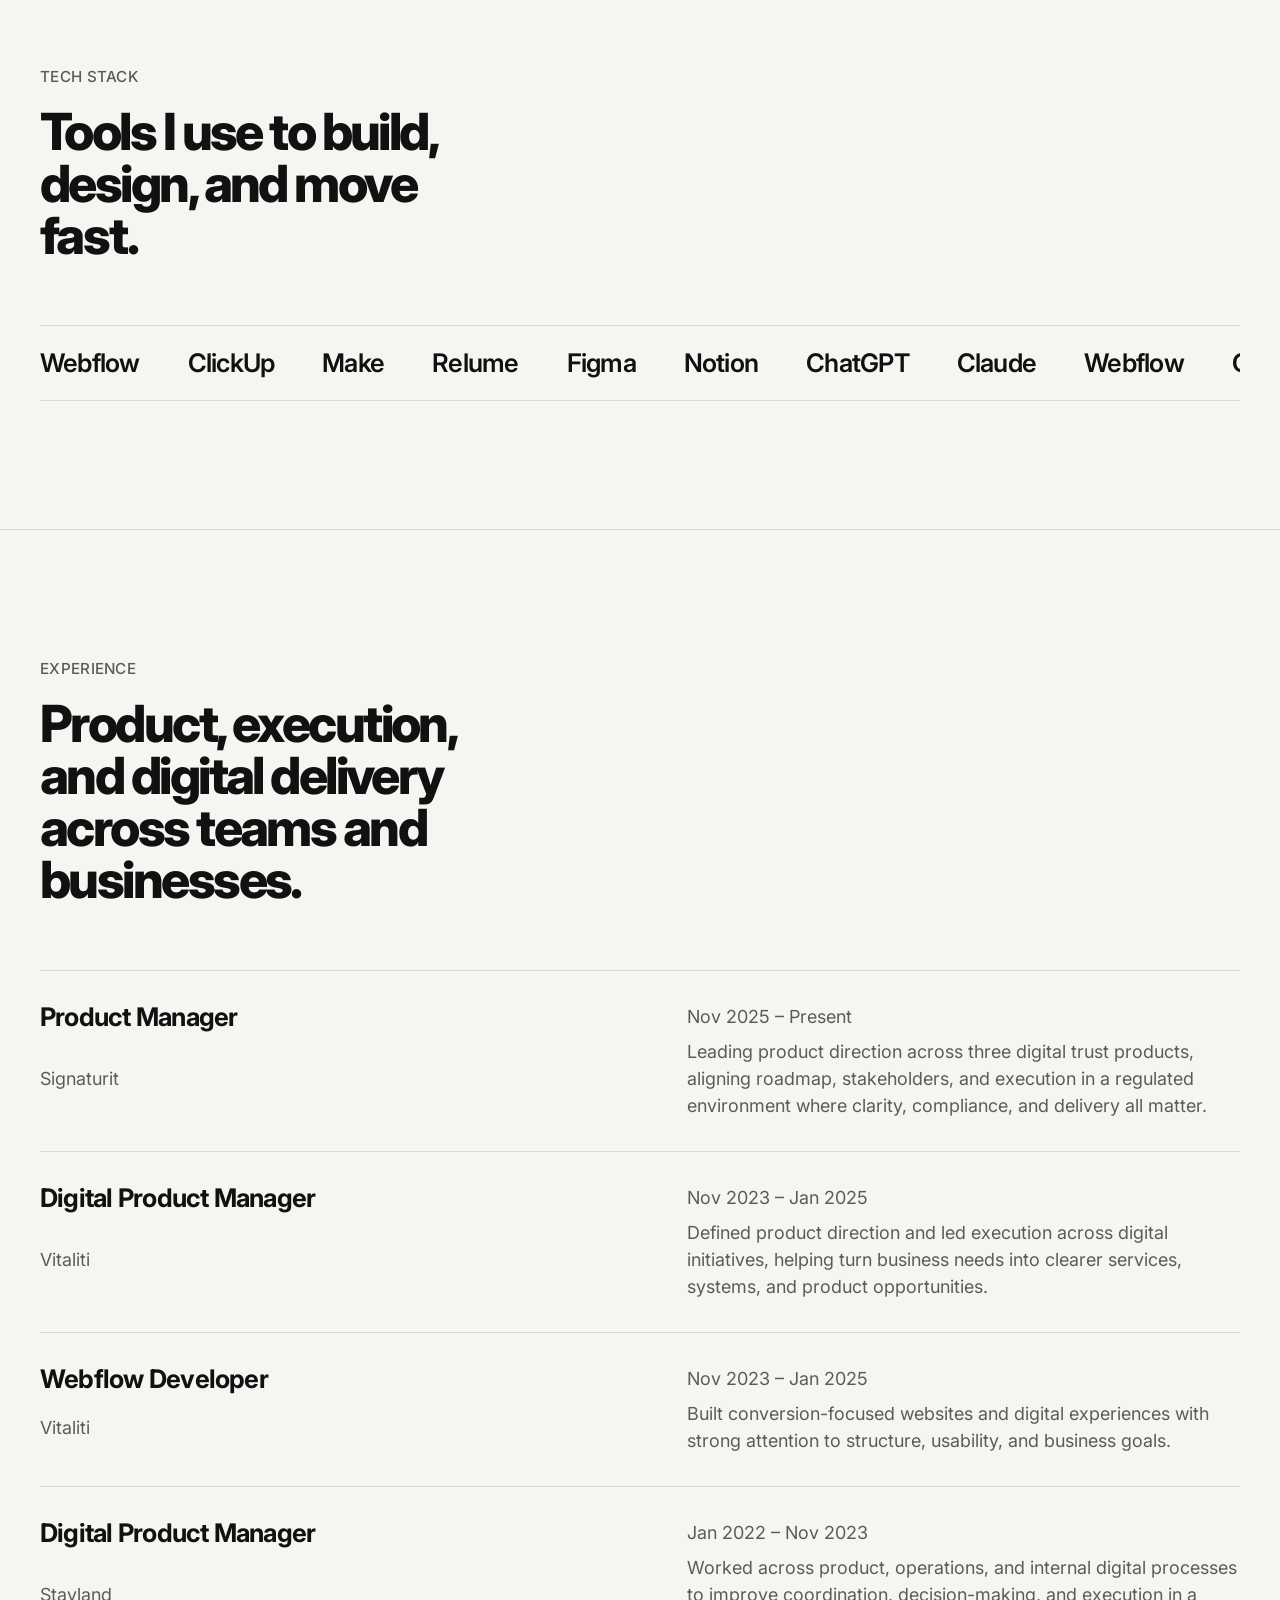
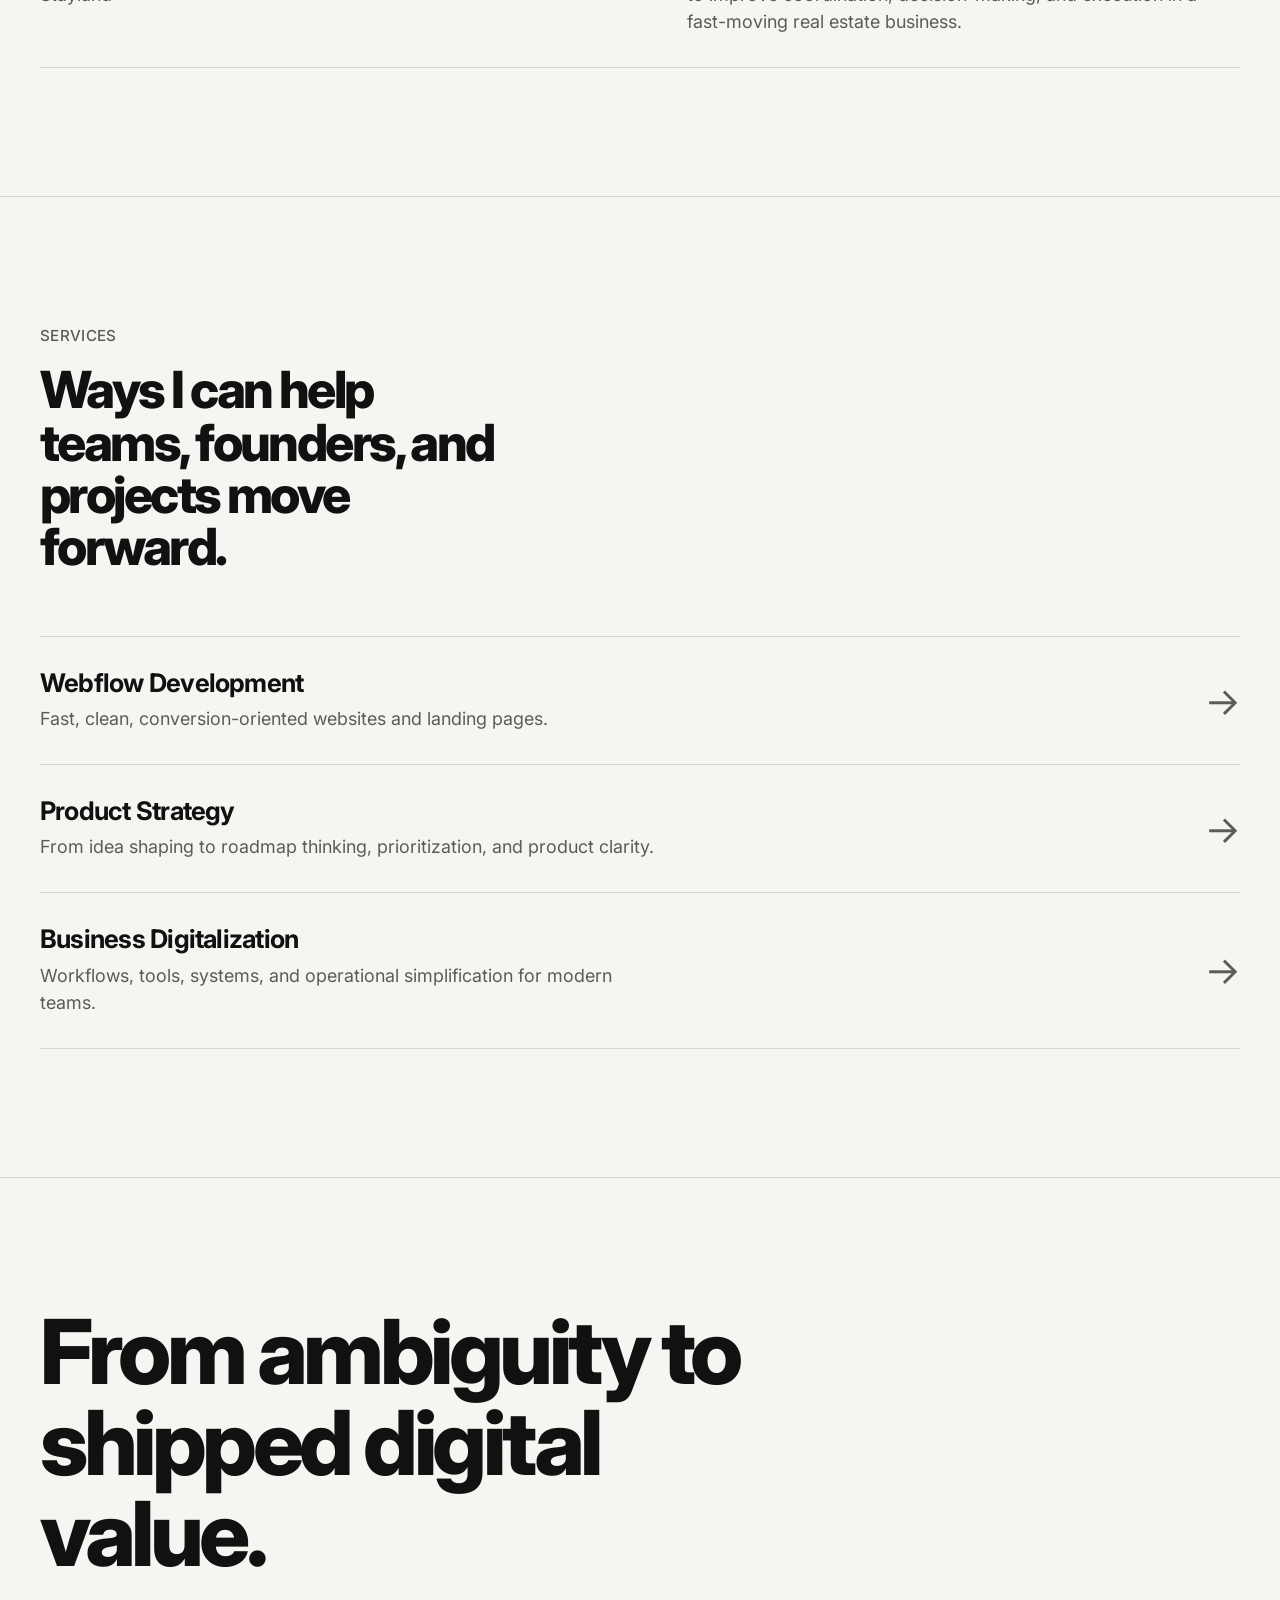
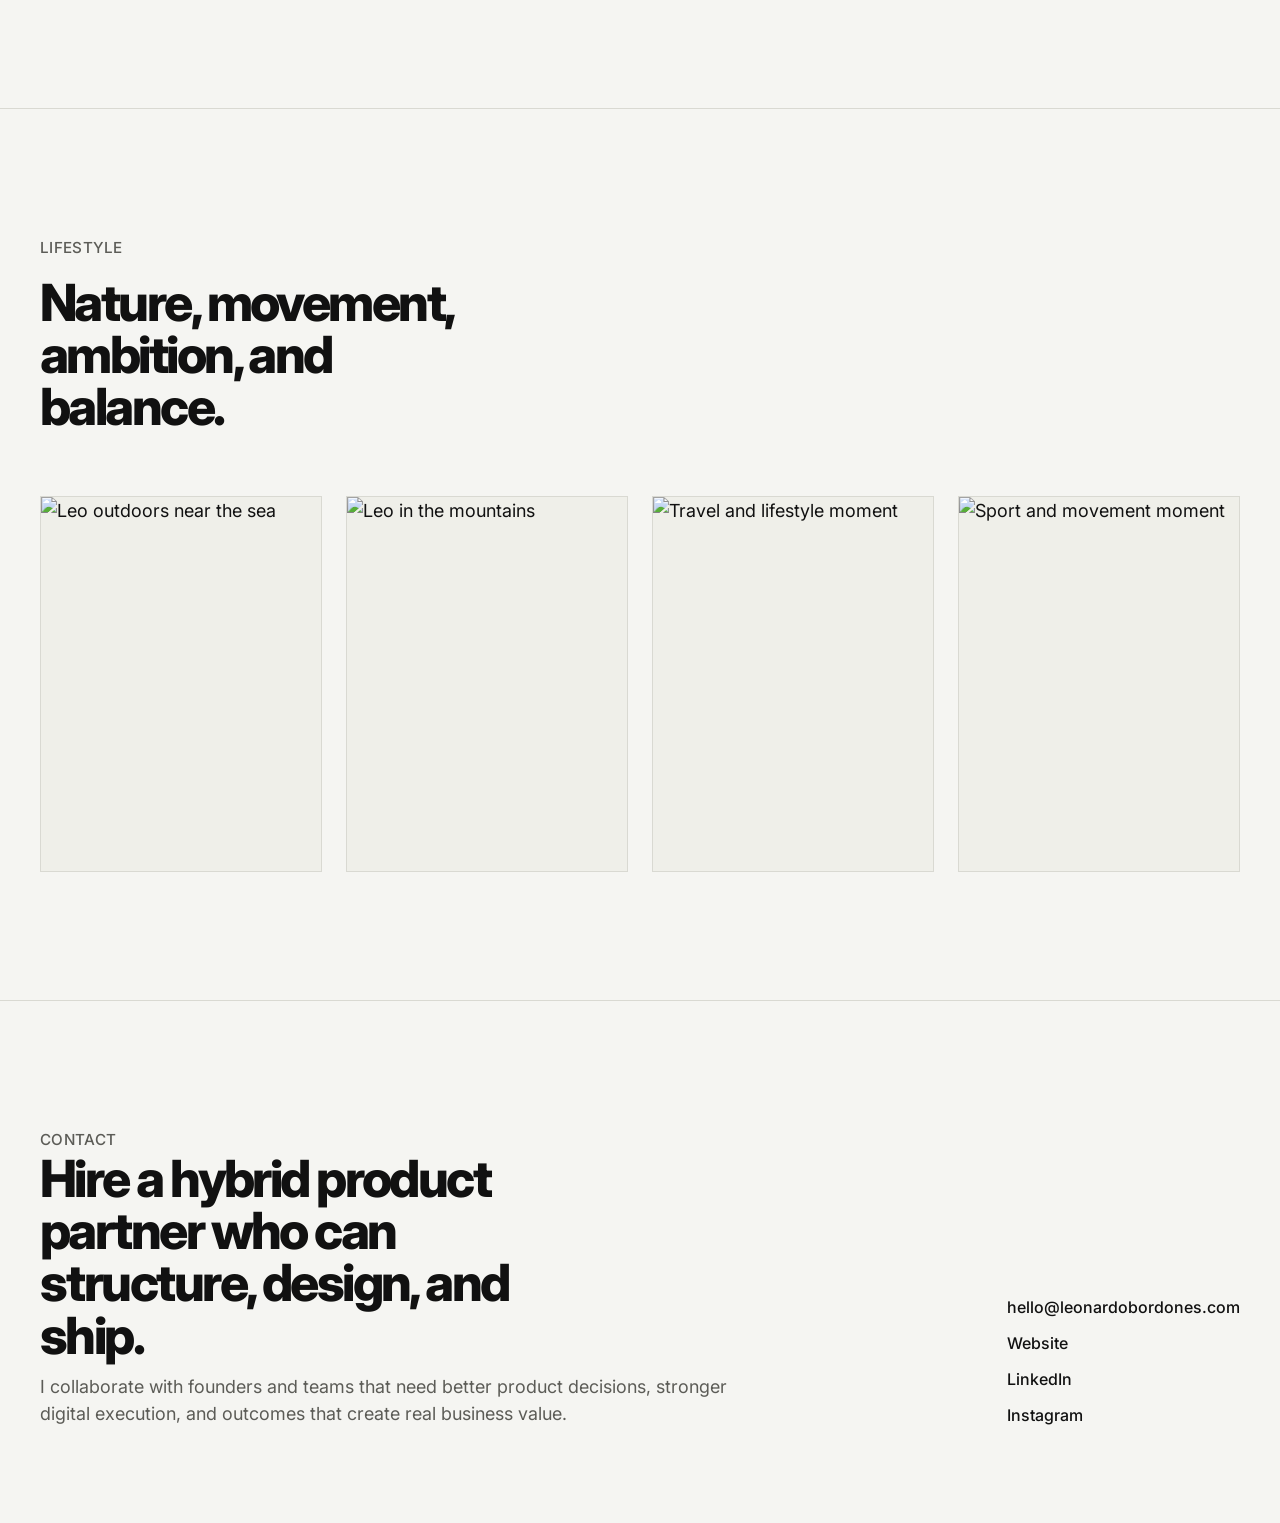
==== commit 16ab2a4e: "Improve hero positioning" ====
--- a/index.html
+++ b/index.html
@@ -53,10 +53,10 @@
     <main id="main-content">
       <section class="hero section" aria-labelledby="hero-title">
         <div class="container hero-inner">
-          <p class="eyebrow">Product Thinking · UX · Web Execution · Valencia</p>
-          <h1 id="hero-title">I turn messy ideas into digital products that teams can ship and scale.</h1>
+          <p class="eyebrow">I'm Leonardo Bordones - Product Manager </p>
+          <h1 id="hero-title">I turn ideas into digital products that teams can ship and scale.</h1>
           <p class="hero-copy">
-            I work with founders and teams to define the right product direction, execute quickly, and build usable digital experiences that create clarity, traction, and operational momentum.
+            Workin with founders and teams to define the right product direction, execute quickly, and build usable digital experiences.
           </p>
           <div class="hero-actions">
             <a class="button button-primary" href="#work">See case studies</a>
@@ -81,24 +81,24 @@
           </div>
           <div class="results-grid">
             <article class="result-item">
-              <p class="result-metric">30 days → 2-3 days</p>
+              <p class="result-metric">30 days → 2–3 days</p>
               <h3>Accounting lag reduced</h3>
-              <p>Redesigned finance workflows, approvals, and control checkpoints to accelerate close cycles and improve leadership visibility.</p>
+              <p>Redesigned finance workflows, approvals, and control logic to shorten close cycles and give the business faster financial visibility.</p>
             </article>
             <article class="result-item">
               <p class="result-metric">4 teams, one system</p>
-              <h3>Operational clarity increased</h3>
-              <p>Consolidated fragmented execution into a structured digital operating model with cleaner ownership and handoffs.</p>
+              <h3>Operational alignment improved</h3>
+              <p>Replaced fragmented coordination with a structured operating model that clarified ownership, handoffs, and execution across teams.</p>
             </article>
             <article class="result-item">
-              <p class="result-metric">Faster launch cadence</p>
-              <h3>Delivery speed improved</h3>
-              <p>Built reusable Webflow and process systems that helped teams ship polished product and website updates more consistently.</p>
+              <p class="result-metric">Reusable systems, faster delivery</p>
+              <h3>Launch speed increased</h3>
+              <p>Built repeatable Webflow and process systems that helped teams ship cleaner updates with less friction and more consistency.</p>
             </article>
             <article class="result-item">
-              <p class="result-metric">Clearer activation paths</p>
-              <h3>Product usability improved</h3>
-              <p>Simplified onboarding and conversion journeys so new users reached first value faster and sales conversations got sharper.</p>
+              <p class="result-metric">Shorter paths to first value</p>
+              <h3>Usability and conversion improved</h3>
+              <p>Simplified onboarding and activation journeys so users understood the product faster and commercial conversations became easier to move forward.</p>
             </article>
           </div>
         </div>
@@ -127,15 +127,15 @@
           <div class="why-grid">
             <article class="why-item">
               <h3>Product Thinking</h3>
-              <p>I define the problem before shipping the solution. That means clearer priorities, tighter scope, and products built around real user and business value.</p>
+              <p>I start by clarifying the problem, the user friction, and the business goal before jumping into solutions. That leads to better priorities, tighter scope, and products that solve something real instead of just adding more output.</p>
             </article>
             <article class="why-item">
               <h3>Execution Power</h3>
-              <p>I move from strategy to delivery without handoff friction. Roadmap, UX structure, and implementation stay aligned, so teams ship faster with fewer loops.</p>
+              <p>I stay close to delivery, not just direction. I can move from product framing to structure, workflows, and implementation without losing momentum in handoffs or waiting for someone else to connect the dots.</p>
             </article>
             <article class="why-item">
               <h3>Business + UX Sense</h3>
-              <p>I balance conversion, usability, and operations. The result is digital work that looks clean, works clearly, and supports measurable growth.</p>
+              <p>I care about what works for users and what works for the business. That balance helps me shape products, websites, and systems that feel clear, convert better, and support growth without adding unnecessary complexity.</p>
             </article>
           </div>
         </div>
@@ -163,25 +163,27 @@
           </div>
           <div class="split-copy">
             <p>
-              I’m a digital product professional with a background that mixes product
-              management, web development, operations, and business thinking. I enjoy
-              turning messy ideas into structured products, clearer experiences, and systems
-              that actually work.
+              I work at the intersection of product strategy, digital execution, and
+              operational clarity. My strength is turning messy ideas, scattered workflows,
+              or unclear opportunities into products and systems that are easier to
+              understand, easier to ship, and easier to scale.
             </p>
             <p>
-              My path didn’t start in tech. Early roles in customer-facing environments
-              helped me understand people, needs, friction, and real-world decision making.
-              Later, I moved into digital product work, combining strategy, execution, and
-              design sensitivity.
+              What makes my profile different is the mix: I can frame the problem, define
+              the direction, improve the experience, and stay close enough to execution to
+              make sure things actually move. That means less handoff friction, better
+              decisions, and stronger momentum across product work.
             </p>
             <p>
-              Today I work across product, web, and digital systems — from defining product
-              direction to shaping interfaces and building Webflow-based experiences. I care
-              about simplicity, usability, and momentum.
+              I’ve worked across product management, Webflow development, digital
+              operations, and business process design — from conversion-focused websites to
+              internal systems and structured product initiatives. I care about clarity,
+              usability, speed, and building things that genuinely help teams or customers.
             </p>
             <p>
-              Based in Valencia, available for freelance collaborations, remote work, and
-              product-focused projects.
+              Based in Valencia, I collaborate with founders and teams who need sharper
+              product thinking, stronger digital execution, and someone who can bring
+              structure without slowing things down.
             </p>
           </div>
         </div>
@@ -226,12 +228,12 @@
           <div class="experience-list">
             <article class="experience-item">
               <div>
-                <h3>Product Owner Team Lead</h3>
+                <h3>Product Manager</h3>
                 <p>Signaturit</p>
               </div>
               <div>
-                <p>Present</p>
-                <p>Product ownership, roadmap definition, stakeholder alignment, and execution in digital trust solutions.</p>
+                <p>Nov 2025 – Present</p>
+                <p>Leading product direction across three digital trust products, aligning roadmap, stakeholders, and execution in a regulated environment where clarity, compliance, and delivery all matter.</p>
               </div>
             </article>
 
@@ -241,8 +243,8 @@
                 <p>Vitaliti</p>
               </div>
               <div>
-                <p>Nov 2023 – Present</p>
-                <p>Leading product direction, execution, and digital solution design.</p>
+                <p>Nov 2023 – Jan 2025</p>
+                <p>Defined product direction and led execution across digital initiatives, helping turn business needs into clearer services, systems, and product opportunities.</p>
               </div>
             </article>
 
@@ -252,8 +254,8 @@
                 <p>Vitaliti</p>
               </div>
               <div>
-                <p>Nov 2023 – Present</p>
-                <p>Building websites and digital experiences focused on usability and business goals.</p>
+                <p>Nov 2023 – Jan 2025</p>
+                <p>Built conversion-focused websites and digital experiences with strong attention to structure, usability, and business goals.</p>
               </div>
             </article>
 
@@ -263,8 +265,8 @@
                 <p>Stayland</p>
               </div>
               <div>
-                <p>Jan 2023 – Nov 2023</p>
-                <p>Product strategy, coordination, and delivery across digital initiatives.</p>
+                <p>Jan 2022 – Nov 2023</p>
+                <p>Worked across product, operations, and internal digital processes to improve coordination, decision-making, and execution in a fast-moving real estate business.</p>
               </div>
             </article>
           </div>
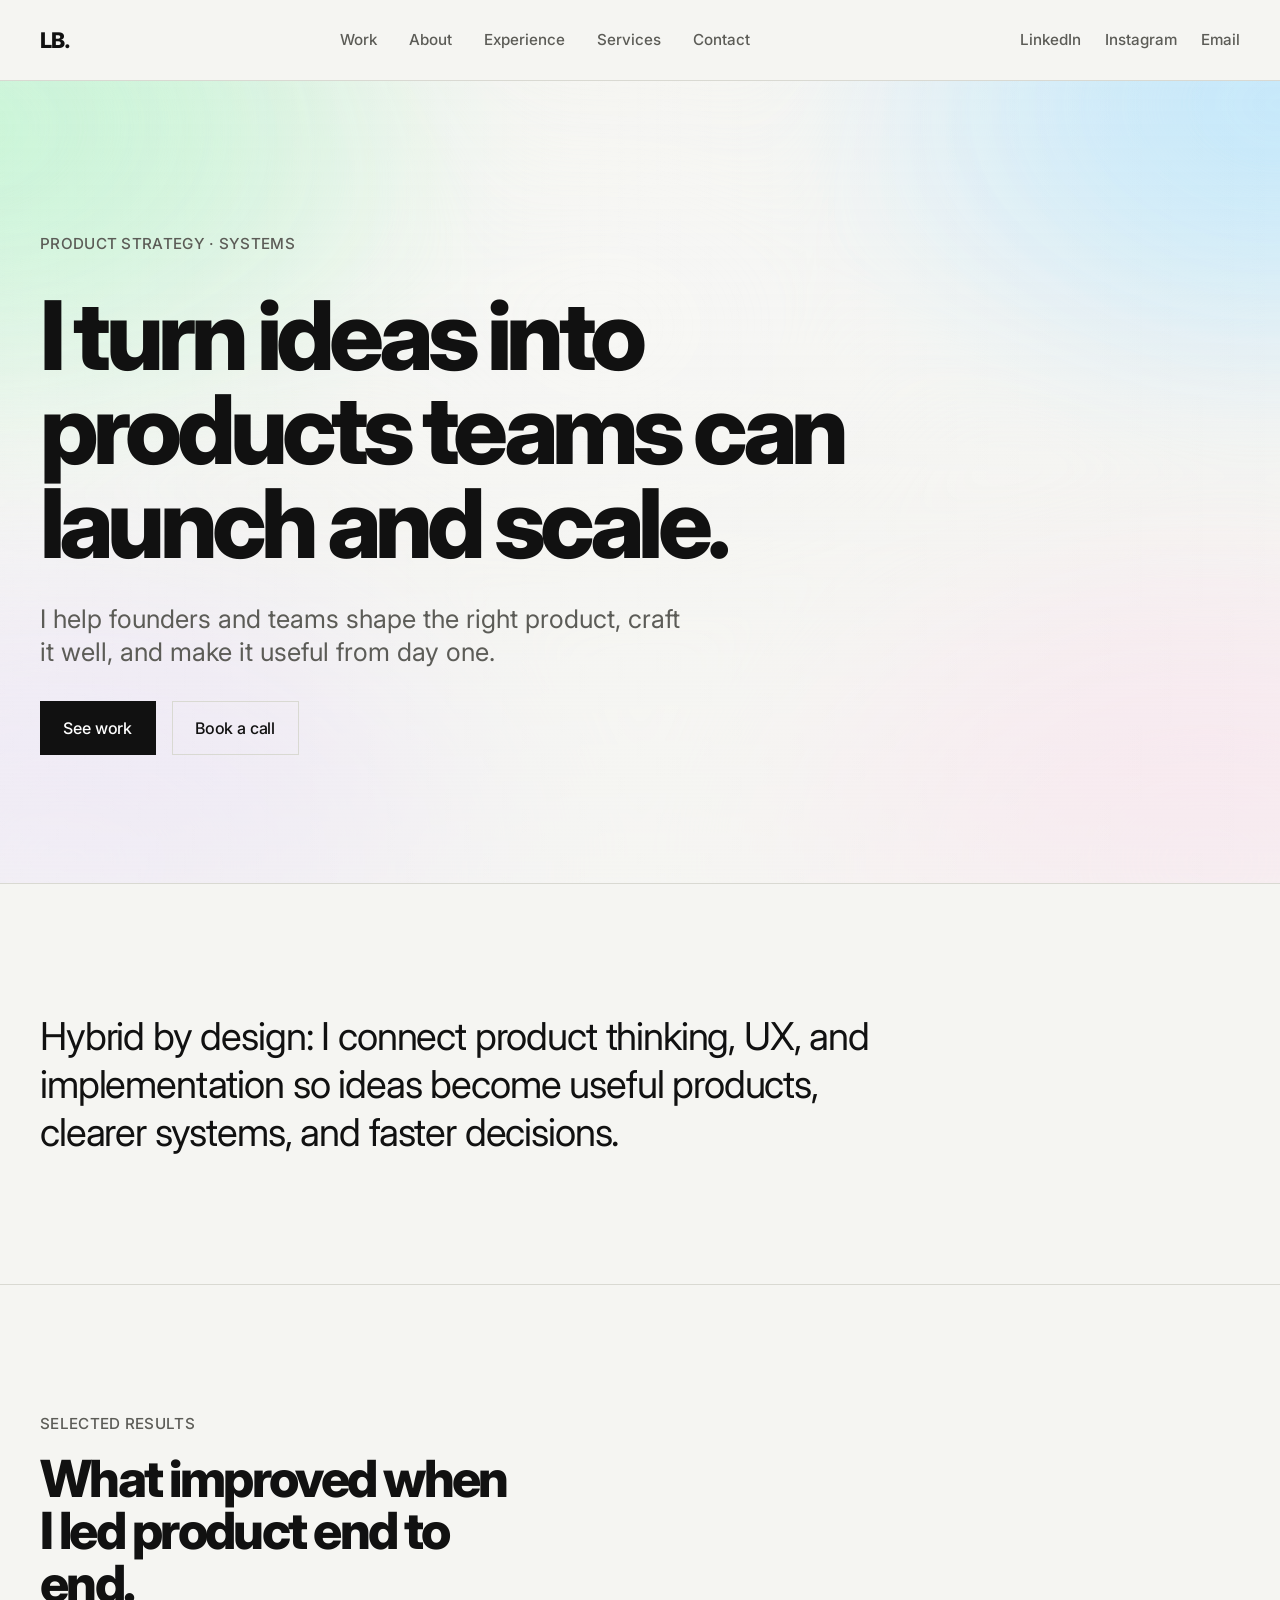
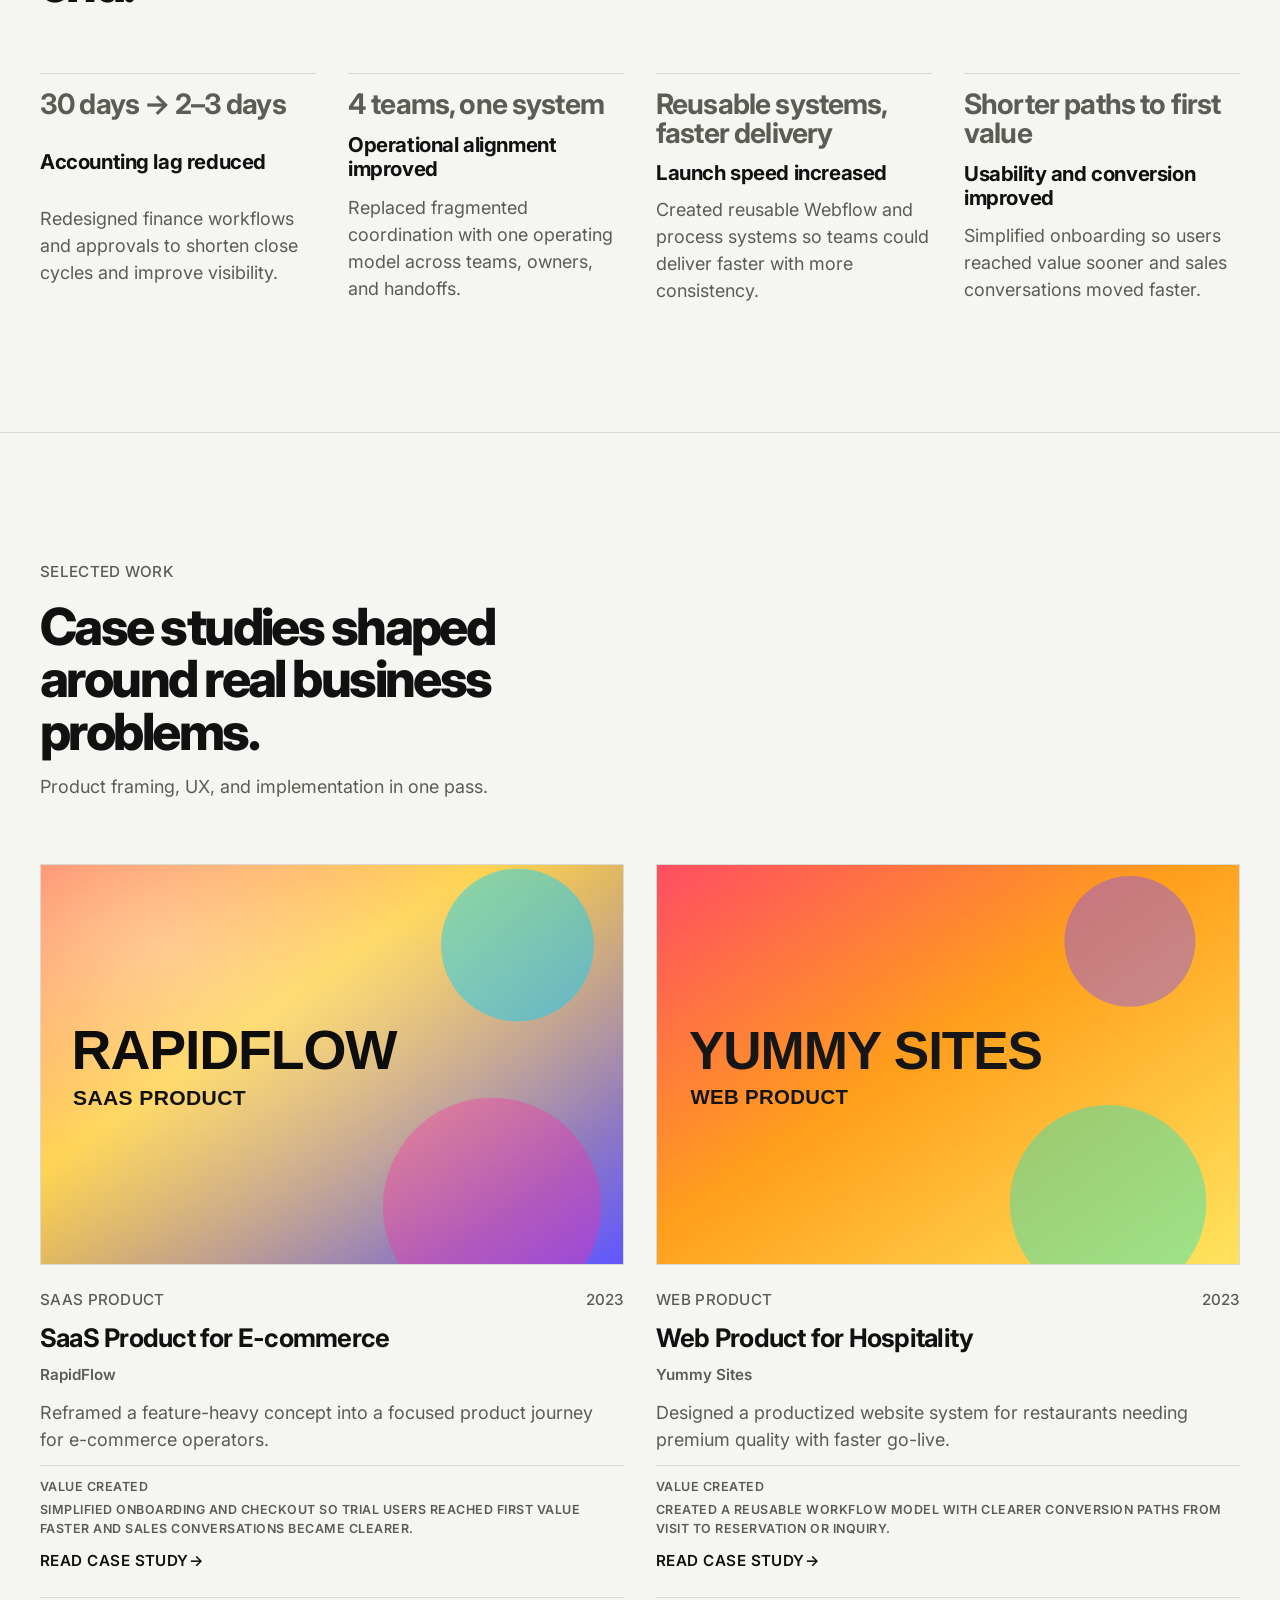
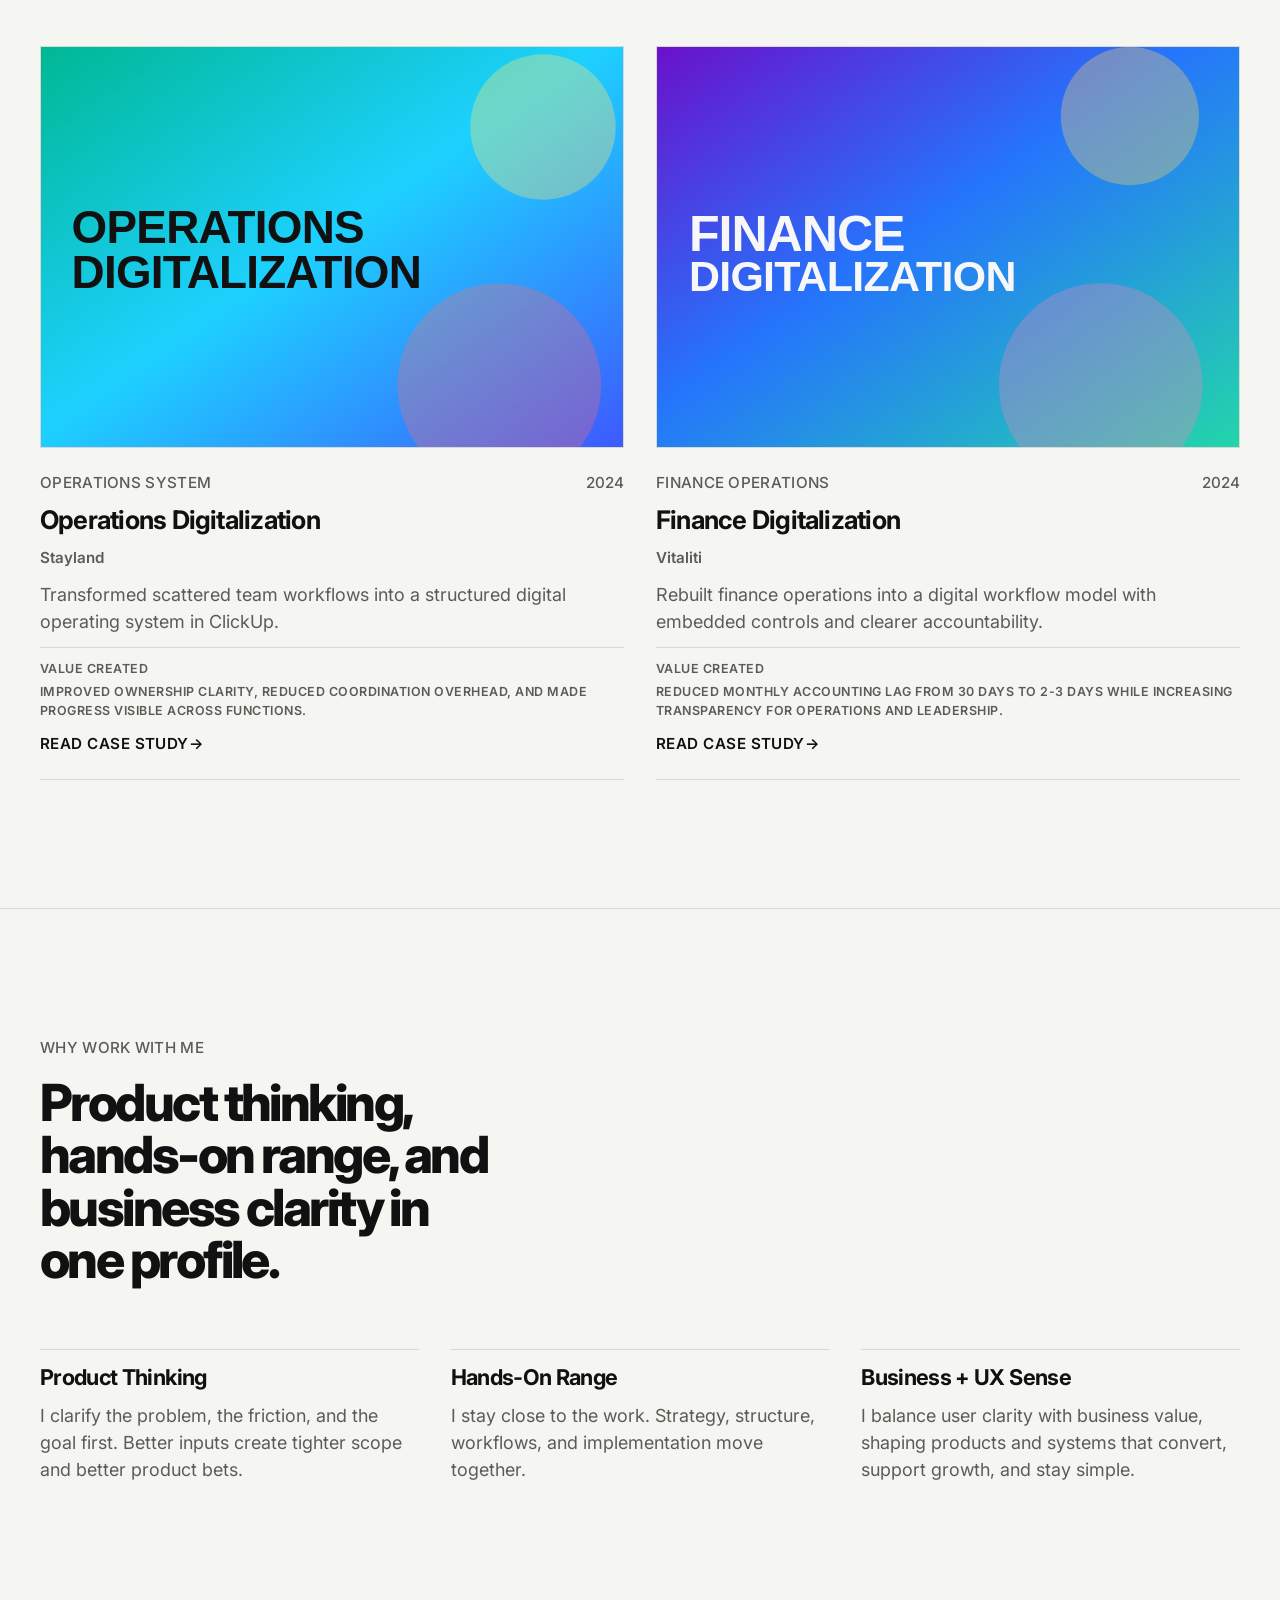
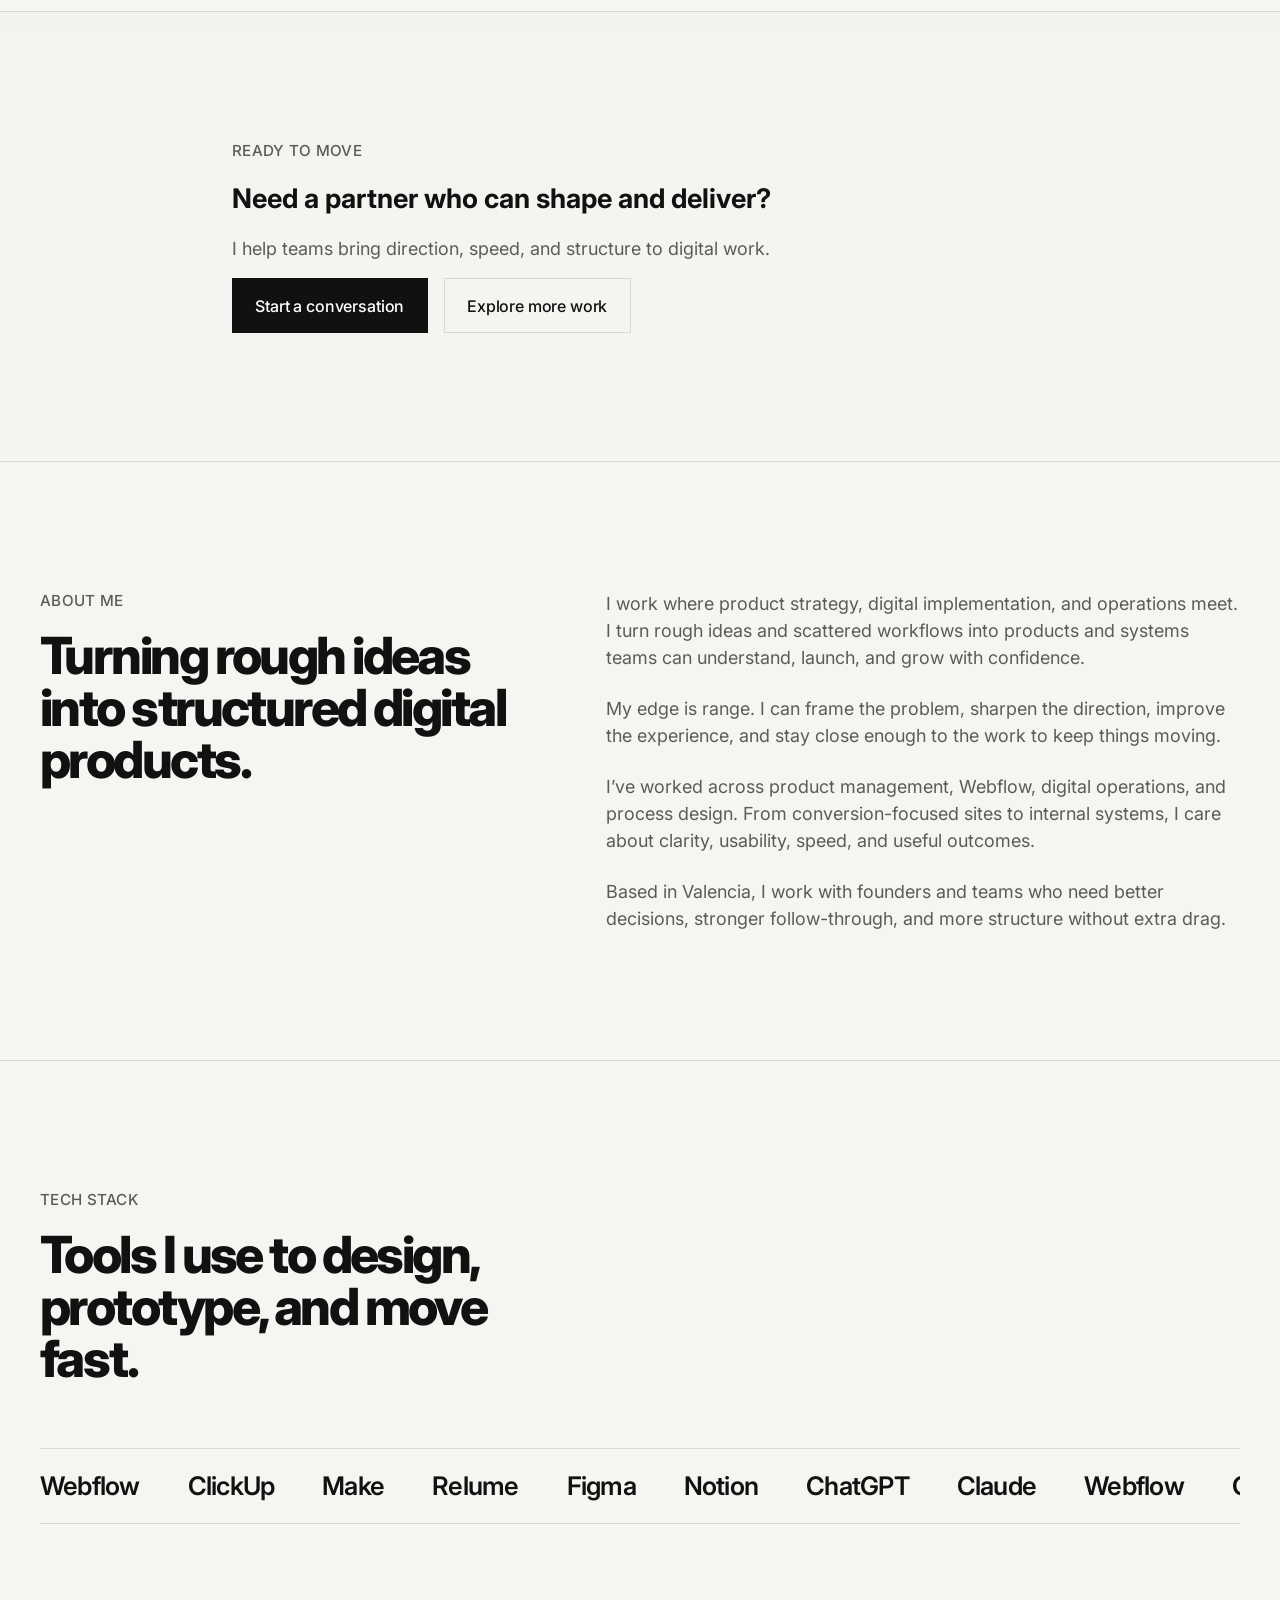
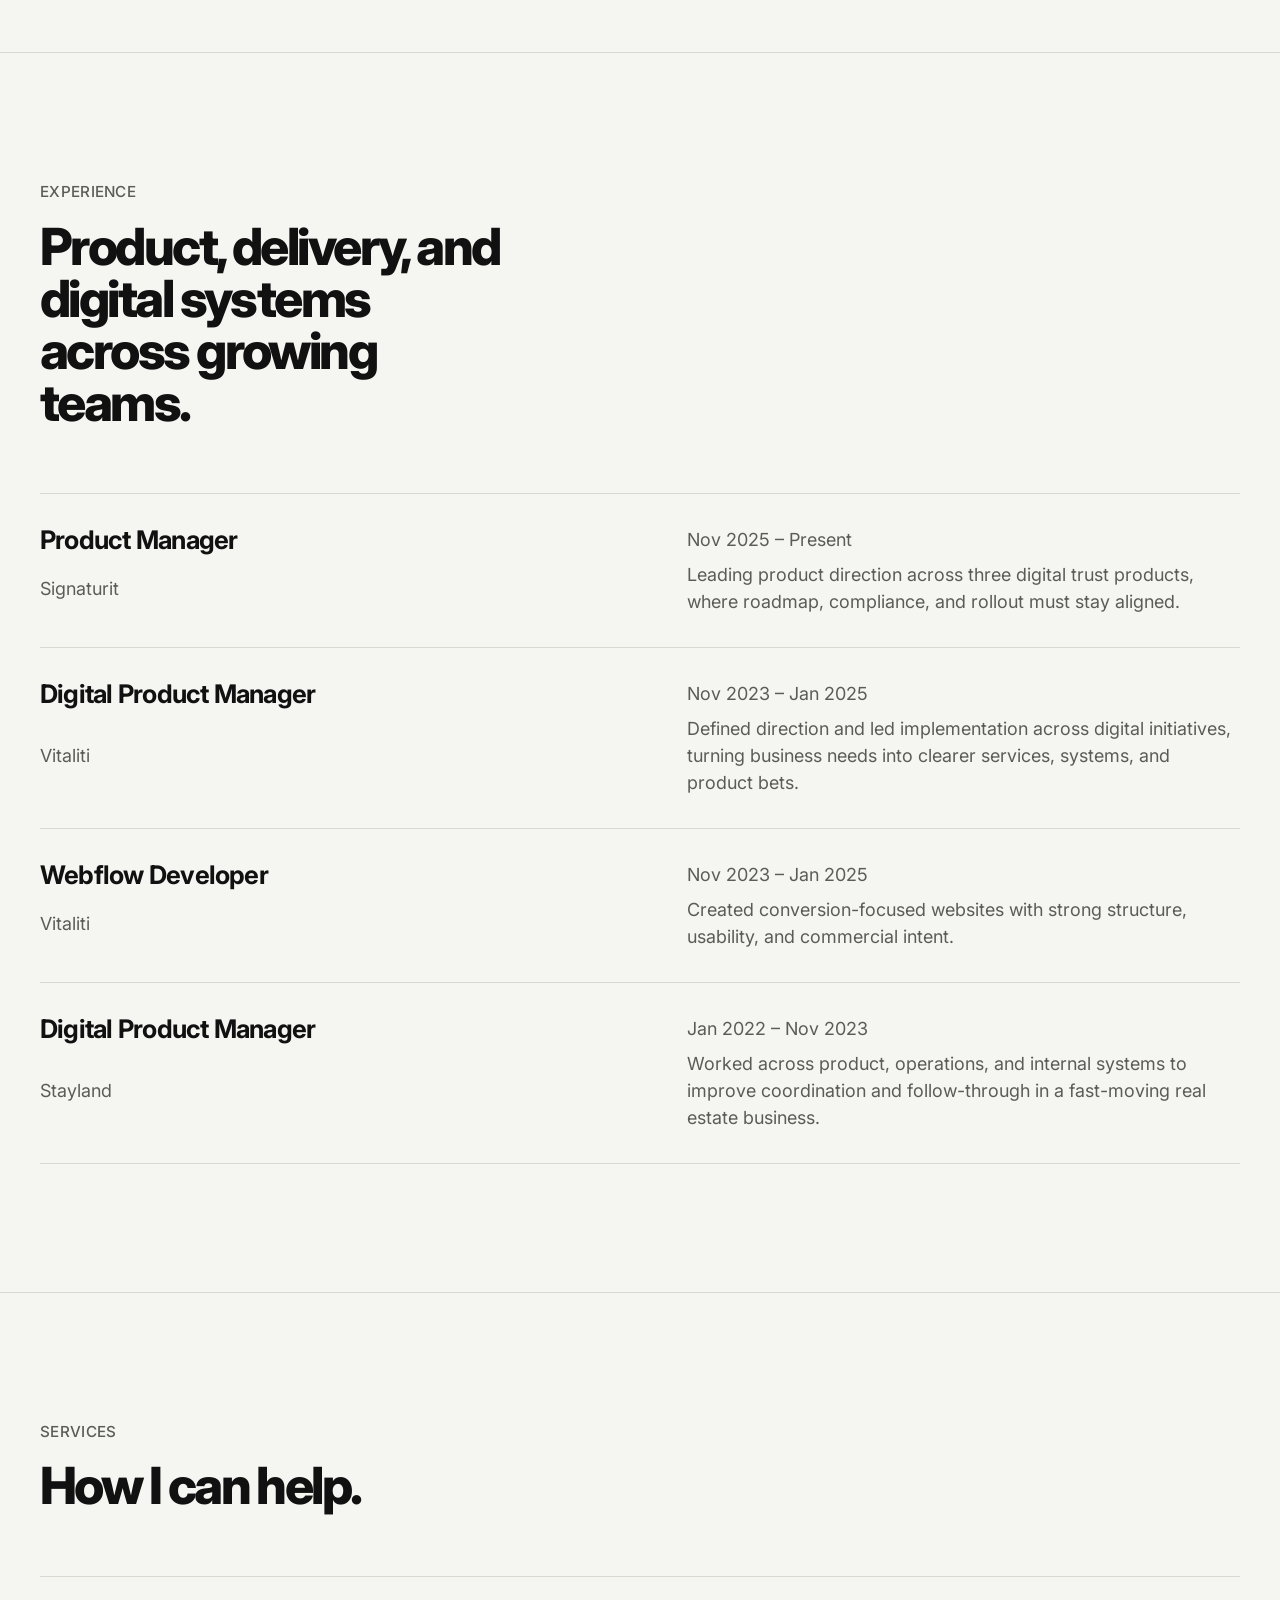
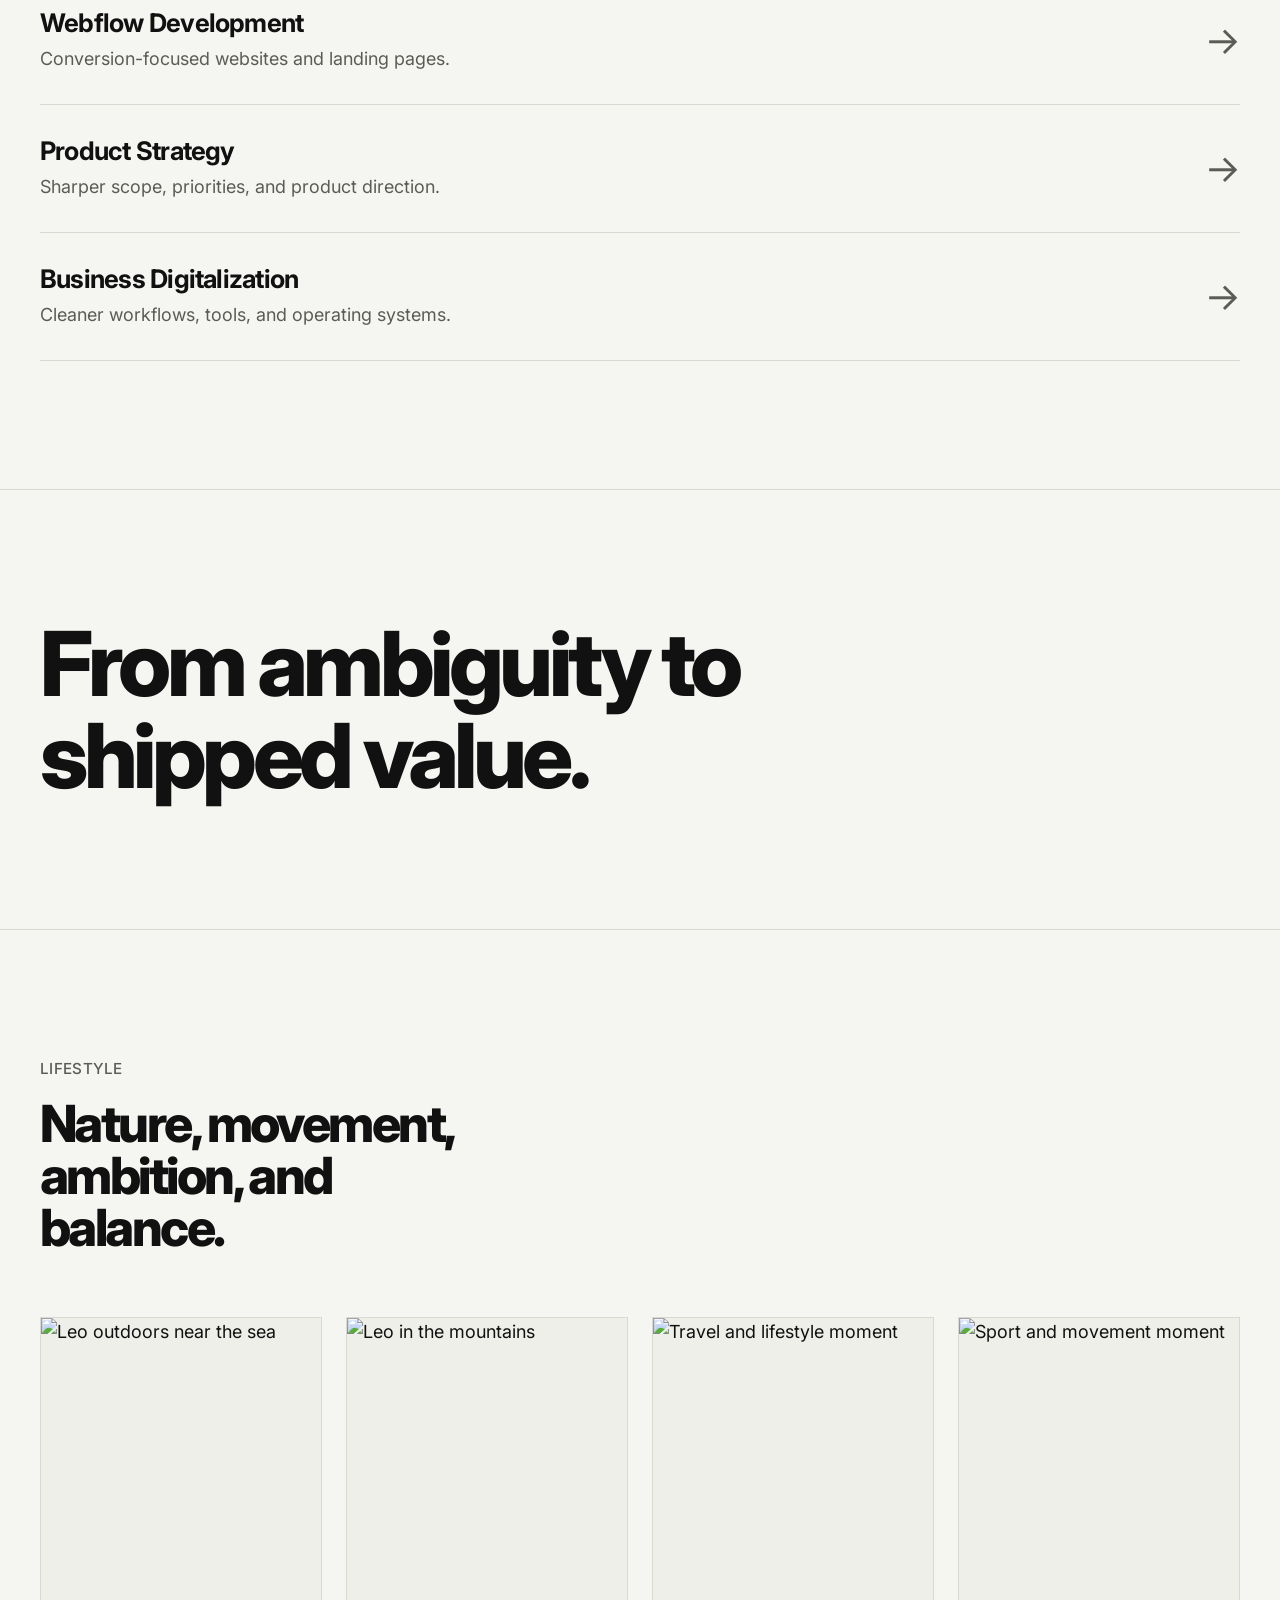
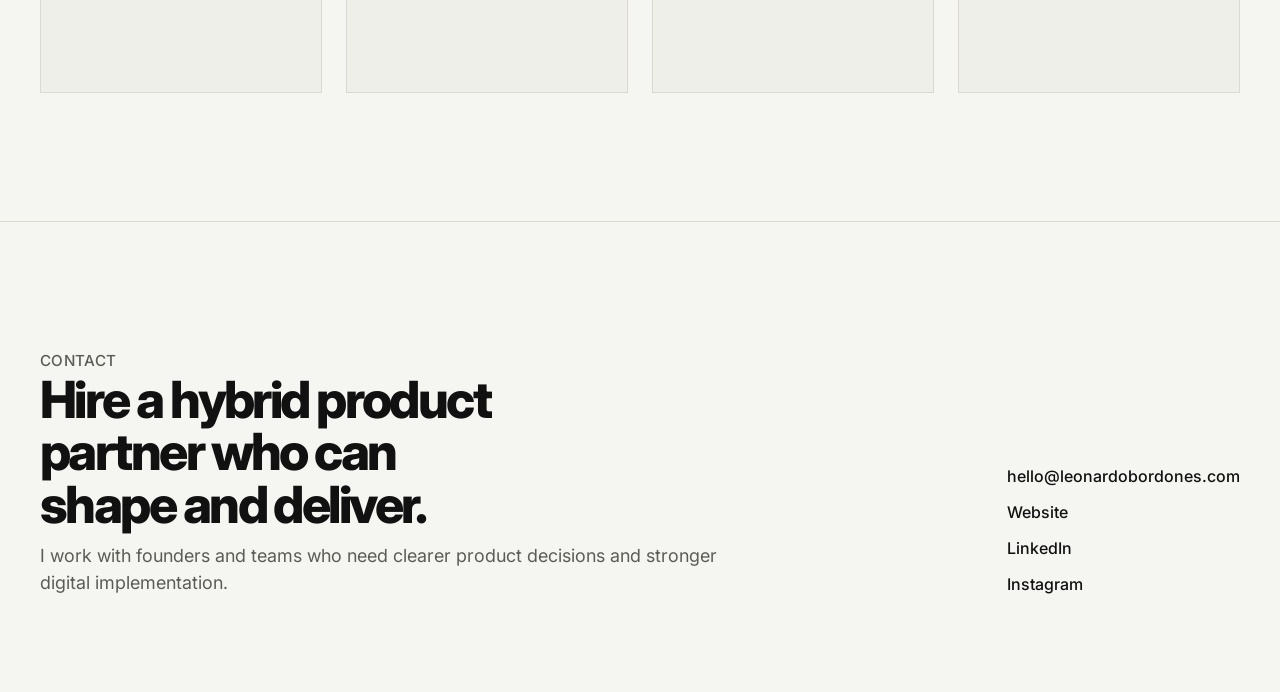
==== commit df0da708: "Refine site copy to reduce repetitive wording" ====
--- a/index.html
+++ b/index.html
@@ -3,16 +3,16 @@
   <head>
     <meta charset="UTF-8" />
     <meta name="viewport" content="width=device-width, initial-scale=1.0" />
-    <title>Leo Bordones — Product Strategy, UX, and Digital Execution</title>
+    <title>Leo Bordones — Product Strategy, UX, and Digital Systems</title>
     <meta
       name="description"
-      content="Leo Bordones helps founders and teams turn messy ideas into clear digital products, usable websites, and scalable operating systems."
+      content="Leo Bordones helps founders and teams turn rough ideas into clear digital products, usable websites, and scalable operating systems."
     />
     <meta name="theme-color" content="#f5f5f2" />
-    <meta property="og:title" content="Leo Bordones — Product Strategy, UX, and Digital Execution" />
+    <meta property="og:title" content="Leo Bordones — Product Strategy, UX, and Digital Systems" />
     <meta
       property="og:description"
-      content="I combine product thinking and hands-on execution to create digital products that improve clarity, usability, and business momentum."
+      content="I combine product thinking and hands-on implementation to create digital products that improve clarity, usability, and business momentum."
     />
     <meta property="og:type" content="website" />
     <meta property="og:image" content="assets/og-cover.jpg" />
@@ -53,14 +53,14 @@
     <main id="main-content">
       <section class="hero section" aria-labelledby="hero-title">
         <div class="container hero-inner">
-          <p class="eyebrow">I'm Leonardo Bordones - Product Manager </p>
-          <h1 id="hero-title">I turn ideas into digital products that teams can ship and scale.</h1>
+          <p class="eyebrow">Product Strategy · Systems</p>
+          <h1 id="hero-title">I turn ideas into products teams can launch and scale.</h1>
           <p class="hero-copy">
-            Workin with founders and teams to define the right product direction, execute quickly, and build usable digital experiences.
+            I help founders and teams shape the right product, craft it well, and make it useful from day one.
           </p>
           <div class="hero-actions">
-            <a class="button button-primary" href="#work">See case studies</a>
-            <a class="button button-secondary" href="#contact">Book a discovery call</a>
+            <a class="button button-primary" href="#work">See work</a>
+            <a class="button button-secondary" href="#contact">Book a call</a>
           </div>
         </div>
       </section>
@@ -68,7 +68,7 @@
       <section class="intro section section-divider">
         <div class="container intro-layout">
           <p class="intro-copy">
-            I’m a hybrid product operator: part product strategist, part builder, part systems thinker. I bridge business goals, UX decisions, and hands-on implementation so ideas become clear digital products that actually move.
+            Hybrid by design: I connect product thinking, UX, and implementation so ideas become useful products, clearer systems, and faster decisions.
           </p>
         </div>
       </section>
@@ -77,28 +77,28 @@
         <div class="container">
           <div class="section-heading">
             <p class="section-kicker">Selected Results</p>
-            <h2 id="results-title">What improved when I led product and execution.</h2>
+            <h2 id="results-title">What improved when I led product end to end.</h2>
           </div>
           <div class="results-grid">
             <article class="result-item">
               <p class="result-metric">30 days → 2–3 days</p>
               <h3>Accounting lag reduced</h3>
-              <p>Redesigned finance workflows, approvals, and control logic to shorten close cycles and give the business faster financial visibility.</p>
+              <p>Redesigned finance workflows and approvals to shorten close cycles and improve visibility.</p>
             </article>
             <article class="result-item">
               <p class="result-metric">4 teams, one system</p>
               <h3>Operational alignment improved</h3>
-              <p>Replaced fragmented coordination with a structured operating model that clarified ownership, handoffs, and execution across teams.</p>
+              <p>Replaced fragmented coordination with one operating model across teams, owners, and handoffs.</p>
             </article>
             <article class="result-item">
               <p class="result-metric">Reusable systems, faster delivery</p>
               <h3>Launch speed increased</h3>
-              <p>Built repeatable Webflow and process systems that helped teams ship cleaner updates with less friction and more consistency.</p>
+              <p>Created reusable Webflow and process systems so teams could deliver faster with more consistency.</p>
             </article>
             <article class="result-item">
               <p class="result-metric">Shorter paths to first value</p>
               <h3>Usability and conversion improved</h3>
-              <p>Simplified onboarding and activation journeys so users understood the product faster and commercial conversations became easier to move forward.</p>
+              <p>Simplified onboarding so users reached value sooner and sales conversations moved faster.</p>
             </article>
           </div>
         </div>
@@ -108,9 +108,9 @@
         <div class="container">
           <div class="section-heading">
             <p class="section-kicker">Selected Work</p>
-            <h2>Projects built with strategy, clarity, and momentum.</h2>
+            <h2>Case studies shaped around real business problems.</h2>
             <p class="section-lead">
-              Each project combines product framing, UX decisions, and execution to solve a concrete business problem.
+              Product framing, UX, and implementation in one pass.
             </p>
           </div>
 
@@ -122,20 +122,20 @@
         <div class="container">
           <div class="section-heading">
             <p class="section-kicker">Why Work With Me</p>
-            <h2 id="why-work-title">Product thinking, execution power, and business clarity in one profile.</h2>
+            <h2 id="why-work-title">Product thinking, hands-on range, and business clarity in one profile.</h2>
           </div>
           <div class="why-grid">
             <article class="why-item">
               <h3>Product Thinking</h3>
-              <p>I start by clarifying the problem, the user friction, and the business goal before jumping into solutions. That leads to better priorities, tighter scope, and products that solve something real instead of just adding more output.</p>
+              <p>I clarify the problem, the friction, and the goal first. Better inputs create tighter scope and better product bets.</p>
             </article>
             <article class="why-item">
-              <h3>Execution Power</h3>
-              <p>I stay close to delivery, not just direction. I can move from product framing to structure, workflows, and implementation without losing momentum in handoffs or waiting for someone else to connect the dots.</p>
+              <h3>Hands-On Range</h3>
+              <p>I stay close to the work. Strategy, structure, workflows, and implementation move together.</p>
             </article>
             <article class="why-item">
               <h3>Business + UX Sense</h3>
-              <p>I care about what works for users and what works for the business. That balance helps me shape products, websites, and systems that feel clear, convert better, and support growth without adding unnecessary complexity.</p>
+              <p>I balance user clarity with business value, shaping products and systems that convert, support growth, and stay simple.</p>
             </article>
           </div>
         </div>
@@ -143,10 +143,10 @@
 
       <section class="conversion-cta section section-divider" aria-labelledby="conversion-cta-title">
         <div class="container conversion-cta-inner">
-          <p class="section-kicker">Ready to Build</p>
-          <h2 id="conversion-cta-title">Need someone who can think product and execute fast?</h2>
+          <p class="section-kicker">Ready to Move</p>
+          <h2 id="conversion-cta-title">Need a partner who can shape and deliver?</h2>
           <p class="conversion-cta-copy">
-            If you need clarity, structure, and momentum for your next digital initiative, let’s map the right scope and build it.
+            I help teams bring direction, speed, and structure to digital work.
           </p>
           <div class="hero-actions">
             <a class="button button-primary" href="mailto:hello@leonardobordones.com?subject=Project%20Inquiry">Start a conversation</a>
@@ -159,31 +159,26 @@
         <div class="container split-layout">
           <div class="split-title">
             <p class="section-kicker">About Me</p>
-            <h2>Turning messy ideas into structured digital products.</h2>
+            <h2>Turning rough ideas into structured digital products.</h2>
           </div>
           <div class="split-copy">
             <p>
-              I work at the intersection of product strategy, digital execution, and
-              operational clarity. My strength is turning messy ideas, scattered workflows,
-              or unclear opportunities into products and systems that are easier to
-              understand, easier to ship, and easier to scale.
+              I work where product strategy, digital implementation, and operations meet. I turn
+              rough ideas and scattered workflows into products and systems teams can
+              understand, launch, and grow with confidence.
             </p>
             <p>
-              What makes my profile different is the mix: I can frame the problem, define
-              the direction, improve the experience, and stay close enough to execution to
-              make sure things actually move. That means less handoff friction, better
-              decisions, and stronger momentum across product work.
+              My edge is range. I can frame the problem, sharpen the direction, improve the
+              experience, and stay close enough to the work to keep things moving.
             </p>
             <p>
-              I’ve worked across product management, Webflow development, digital
-              operations, and business process design — from conversion-focused websites to
-              internal systems and structured product initiatives. I care about clarity,
-              usability, speed, and building things that genuinely help teams or customers.
+              I’ve worked across product management, Webflow, digital operations, and
+              process design. From conversion-focused sites to internal systems, I care
+              about clarity, usability, speed, and useful outcomes.
             </p>
             <p>
-              Based in Valencia, I collaborate with founders and teams who need sharper
-              product thinking, stronger digital execution, and someone who can bring
-              structure without slowing things down.
+              Based in Valencia, I work with founders and teams who need better decisions,
+              stronger follow-through, and more structure without extra drag.
             </p>
           </div>
         </div>
@@ -193,7 +188,7 @@
         <div class="container">
           <div class="section-heading">
             <p class="section-kicker">Tech Stack</p>
-            <h2 id="stack-title">Tools I use to build, design, and move fast.</h2>
+            <h2 id="stack-title">Tools I use to design, prototype, and move fast.</h2>
           </div>
           <div class="stack-marquee" aria-label="Technology stack logos">
             <div class="stack-track">
@@ -222,7 +217,7 @@
         <div class="container">
           <div class="section-heading">
             <p class="section-kicker">Experience</p>
-            <h2>Product, execution, and digital delivery across teams and businesses.</h2>
+            <h2>Product, delivery, and digital systems across growing teams.</h2>
           </div>
 
           <div class="experience-list">
@@ -233,7 +228,7 @@
               </div>
               <div>
                 <p>Nov 2025 – Present</p>
-                <p>Leading product direction across three digital trust products, aligning roadmap, stakeholders, and execution in a regulated environment where clarity, compliance, and delivery all matter.</p>
+                <p>Leading product direction across three digital trust products, where roadmap, compliance, and rollout must stay aligned.</p>
               </div>
             </article>
 
@@ -244,7 +239,7 @@
               </div>
               <div>
                 <p>Nov 2023 – Jan 2025</p>
-                <p>Defined product direction and led execution across digital initiatives, helping turn business needs into clearer services, systems, and product opportunities.</p>
+                <p>Defined direction and led implementation across digital initiatives, turning business needs into clearer services, systems, and product bets.</p>
               </div>
             </article>
 
@@ -255,7 +250,7 @@
               </div>
               <div>
                 <p>Nov 2023 – Jan 2025</p>
-                <p>Built conversion-focused websites and digital experiences with strong attention to structure, usability, and business goals.</p>
+                <p>Created conversion-focused websites with strong structure, usability, and commercial intent.</p>
               </div>
             </article>
 
@@ -266,7 +261,7 @@
               </div>
               <div>
                 <p>Jan 2022 – Nov 2023</p>
-                <p>Worked across product, operations, and internal digital processes to improve coordination, decision-making, and execution in a fast-moving real estate business.</p>
+                <p>Worked across product, operations, and internal systems to improve coordination and follow-through in a fast-moving real estate business.</p>
               </div>
             </article>
           </div>
@@ -277,14 +272,14 @@
         <div class="container">
           <div class="section-heading">
             <p class="section-kicker">Services</p>
-            <h2>Ways I can help teams, founders, and projects move forward.</h2>
+            <h2>How I can help.</h2>
           </div>
 
           <div class="services-list">
             <article class="service-item">
               <div>
                 <h3>Webflow Development</h3>
-                <p>Fast, clean, conversion-oriented websites and landing pages.</p>
+                <p>Conversion-focused websites and landing pages.</p>
               </div>
               <span aria-hidden="true">→</span>
             </article>
@@ -292,7 +287,7 @@
             <article class="service-item">
               <div>
                 <h3>Product Strategy</h3>
-                <p>From idea shaping to roadmap thinking, prioritization, and product clarity.</p>
+                <p>Sharper scope, priorities, and product direction.</p>
               </div>
               <span aria-hidden="true">→</span>
             </article>
@@ -300,7 +295,7 @@
             <article class="service-item">
               <div>
                 <h3>Business Digitalization</h3>
-                <p>Workflows, tools, systems, and operational simplification for modern teams.</p>
+                <p>Cleaner workflows, tools, and operating systems.</p>
               </div>
               <span aria-hidden="true">→</span>
             </article>
@@ -310,7 +305,7 @@
 
       <section class="statement section section-divider" aria-labelledby="statement-title">
         <div class="container">
-          <h2 id="statement-title">From ambiguity to shipped digital value.</h2>
+          <h2 id="statement-title">From ambiguity to shipped value.</h2>
         </div>
       </section>
 
@@ -335,9 +330,9 @@
       <div class="container footer-inner">
         <div>
           <p class="section-kicker">Contact</p>
-          <h2>Hire a hybrid product partner who can structure, design, and ship.</h2>
+          <h2>Hire a hybrid product partner who can shape and deliver.</h2>
           <p class="footer-copy">
-            I collaborate with founders and teams that need better product decisions, stronger digital execution, and outcomes that create real business value.
+            I work with founders and teams who need clearer product decisions and stronger digital implementation.
           </p>
         </div>
         <div class="footer-links">
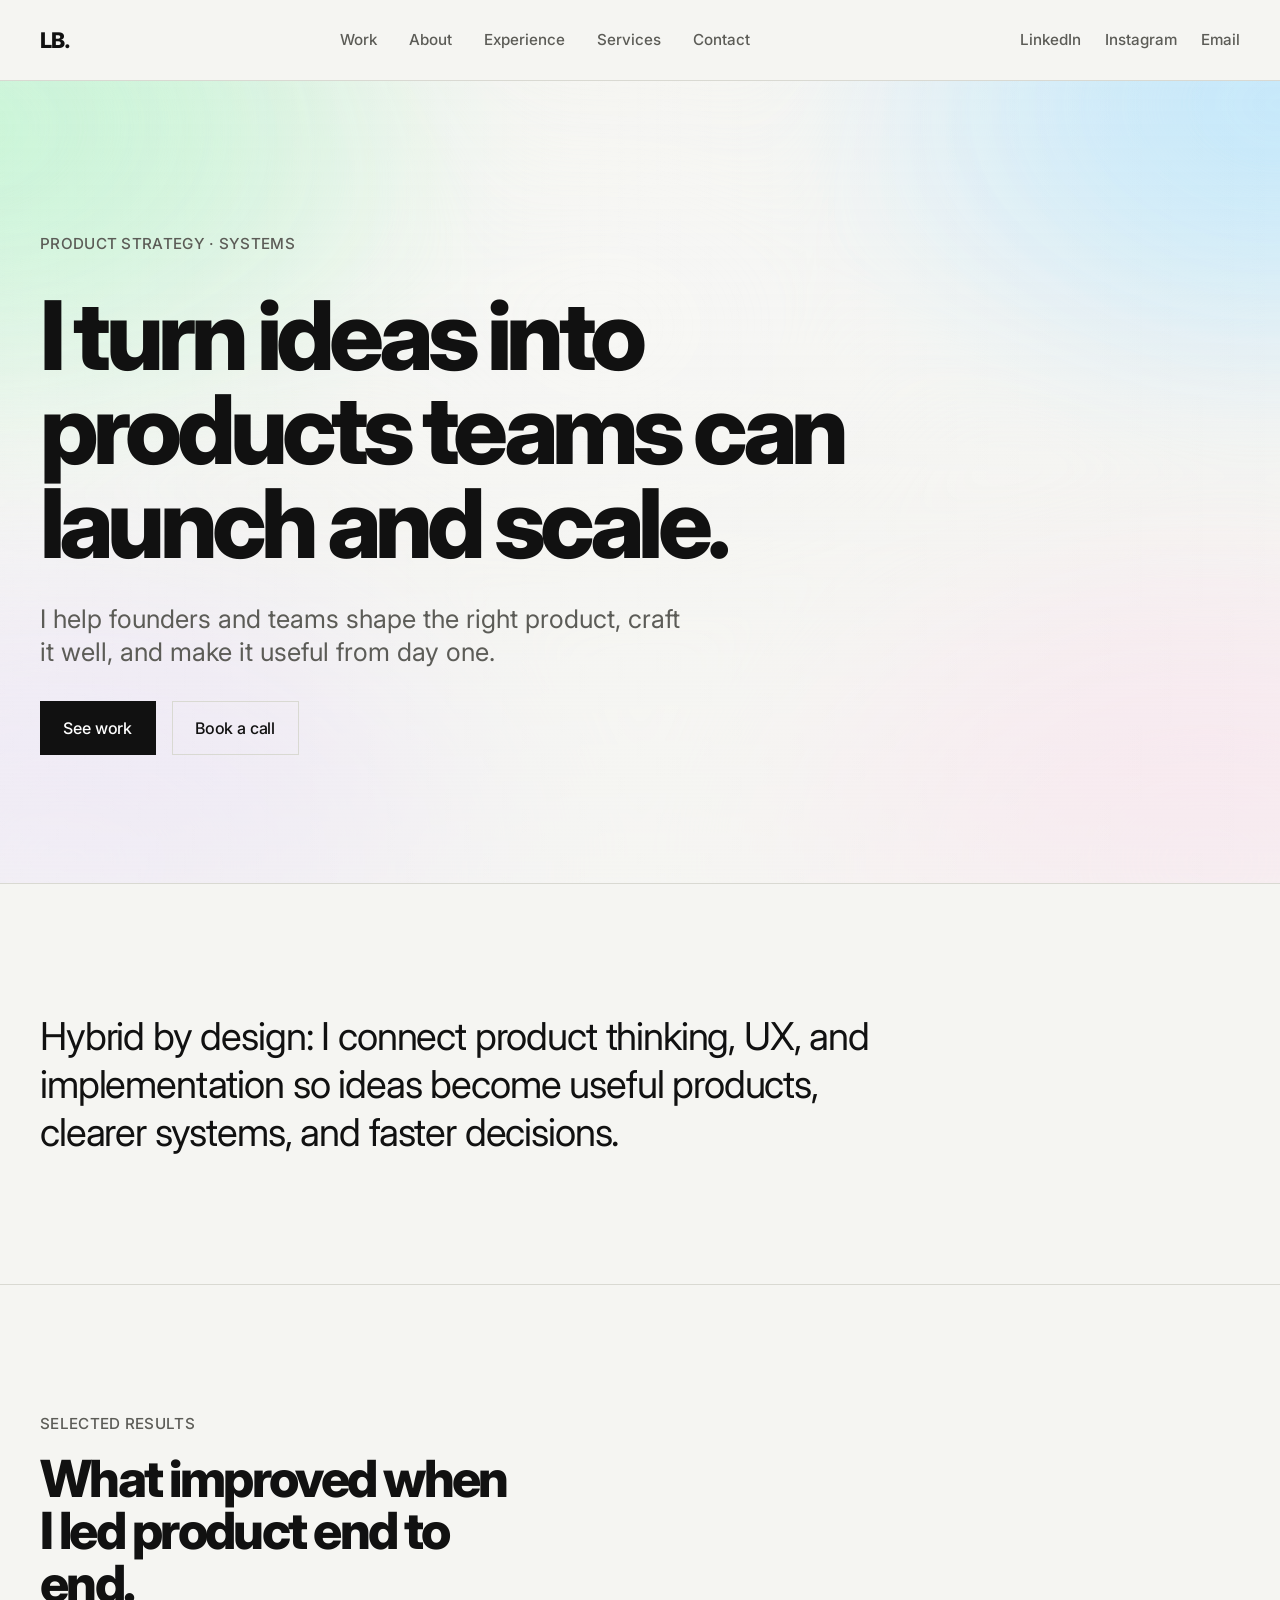
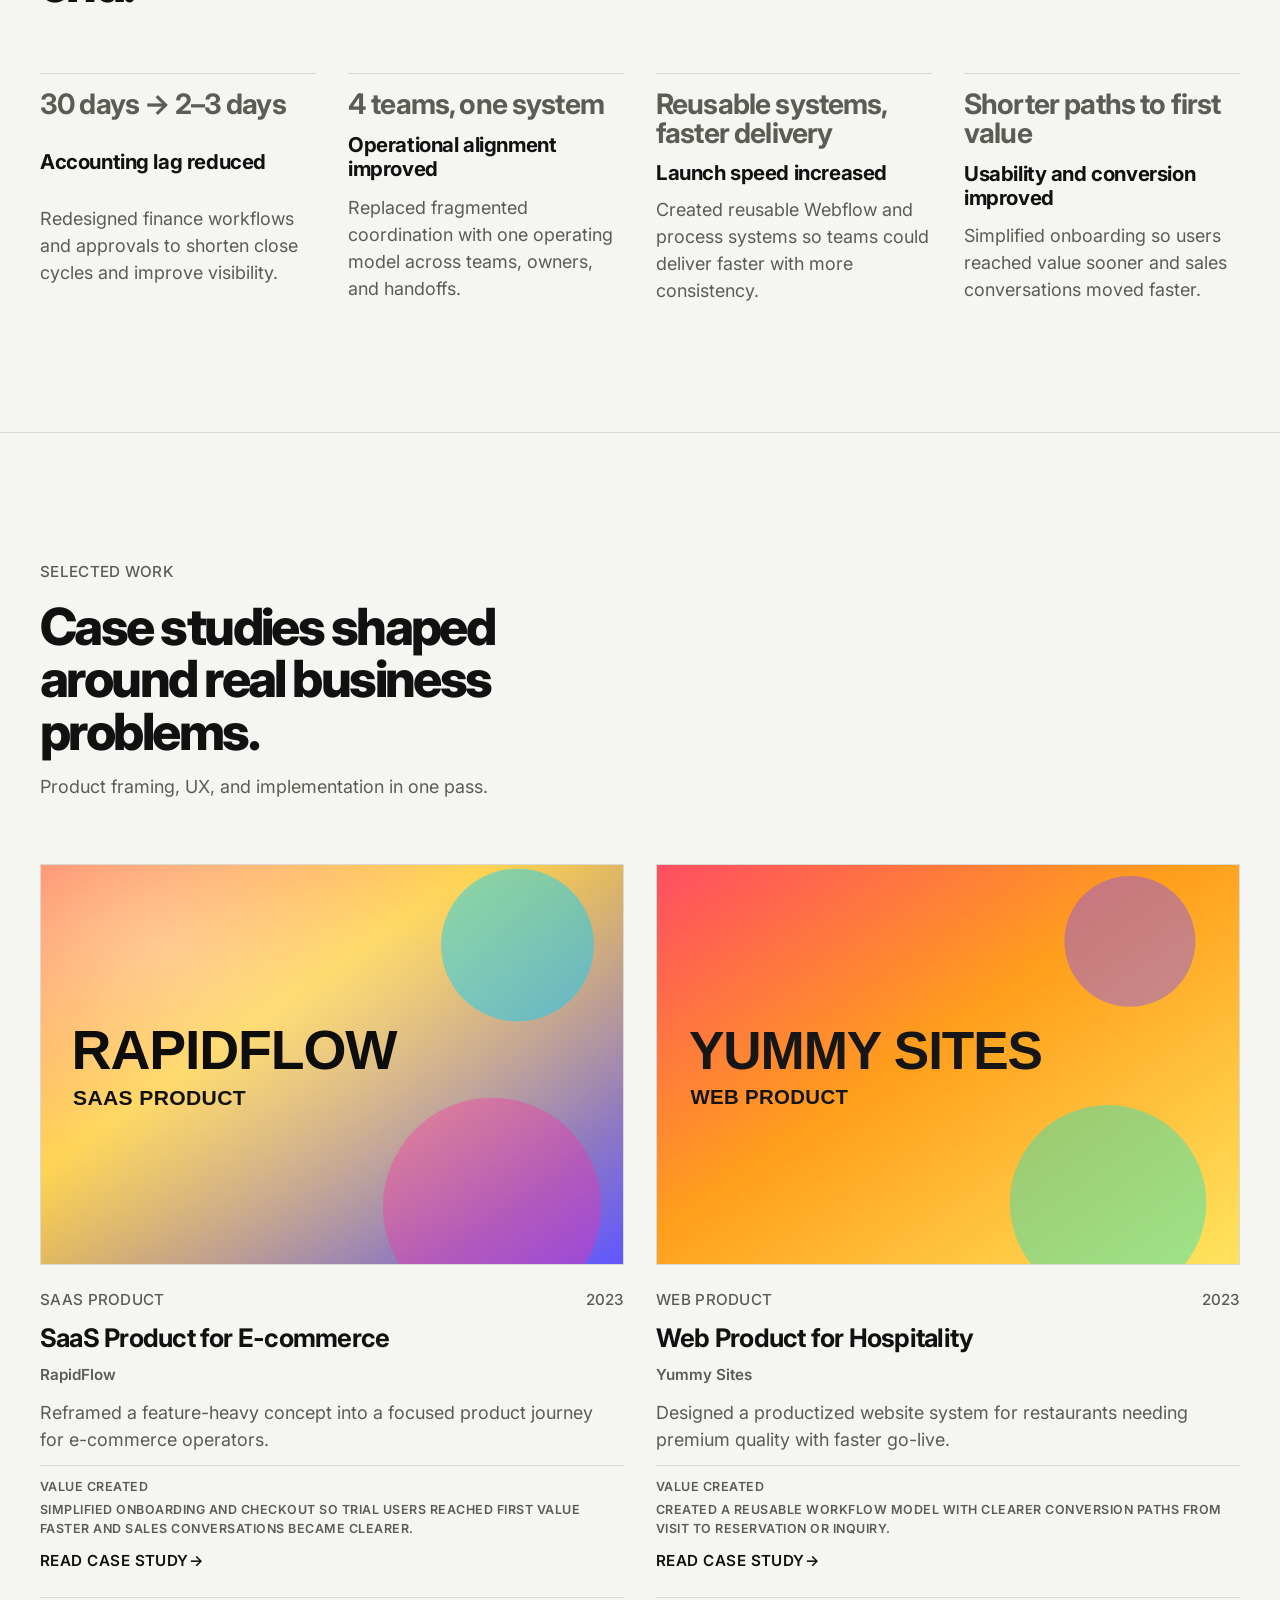
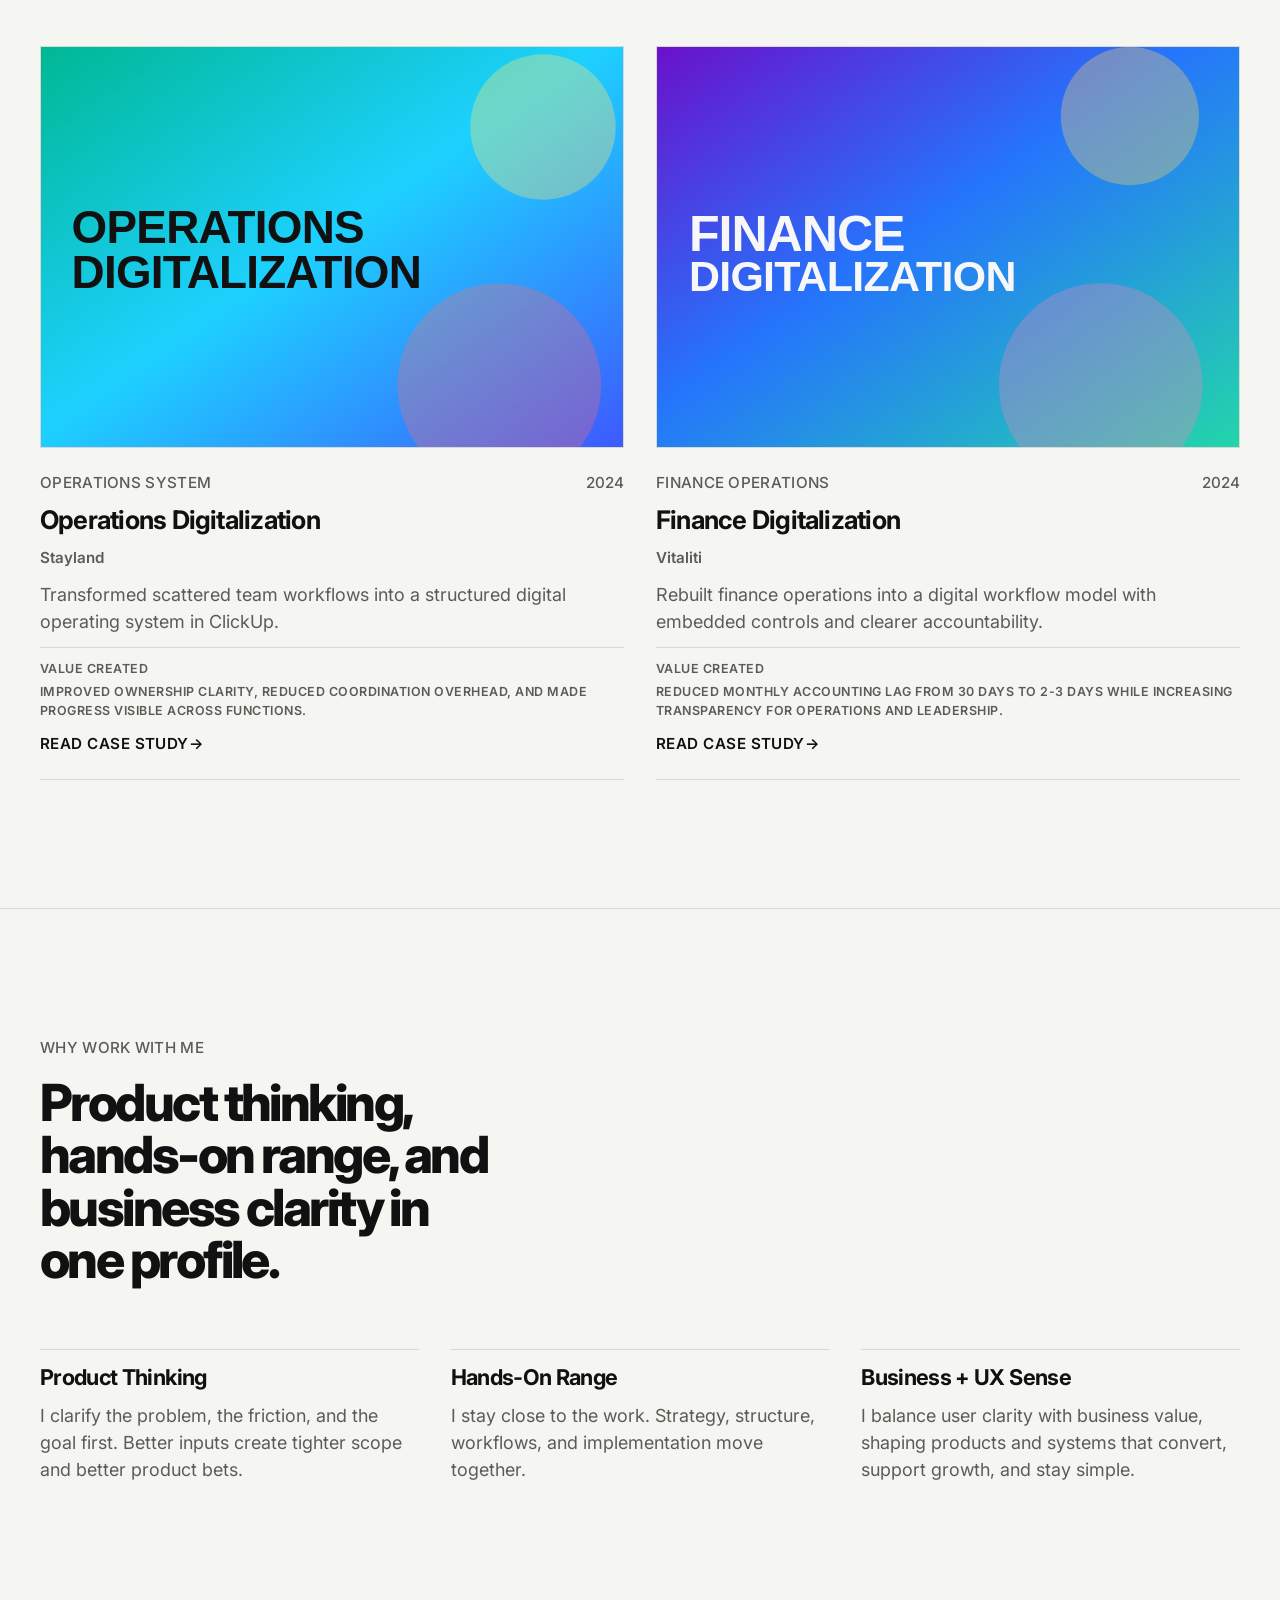
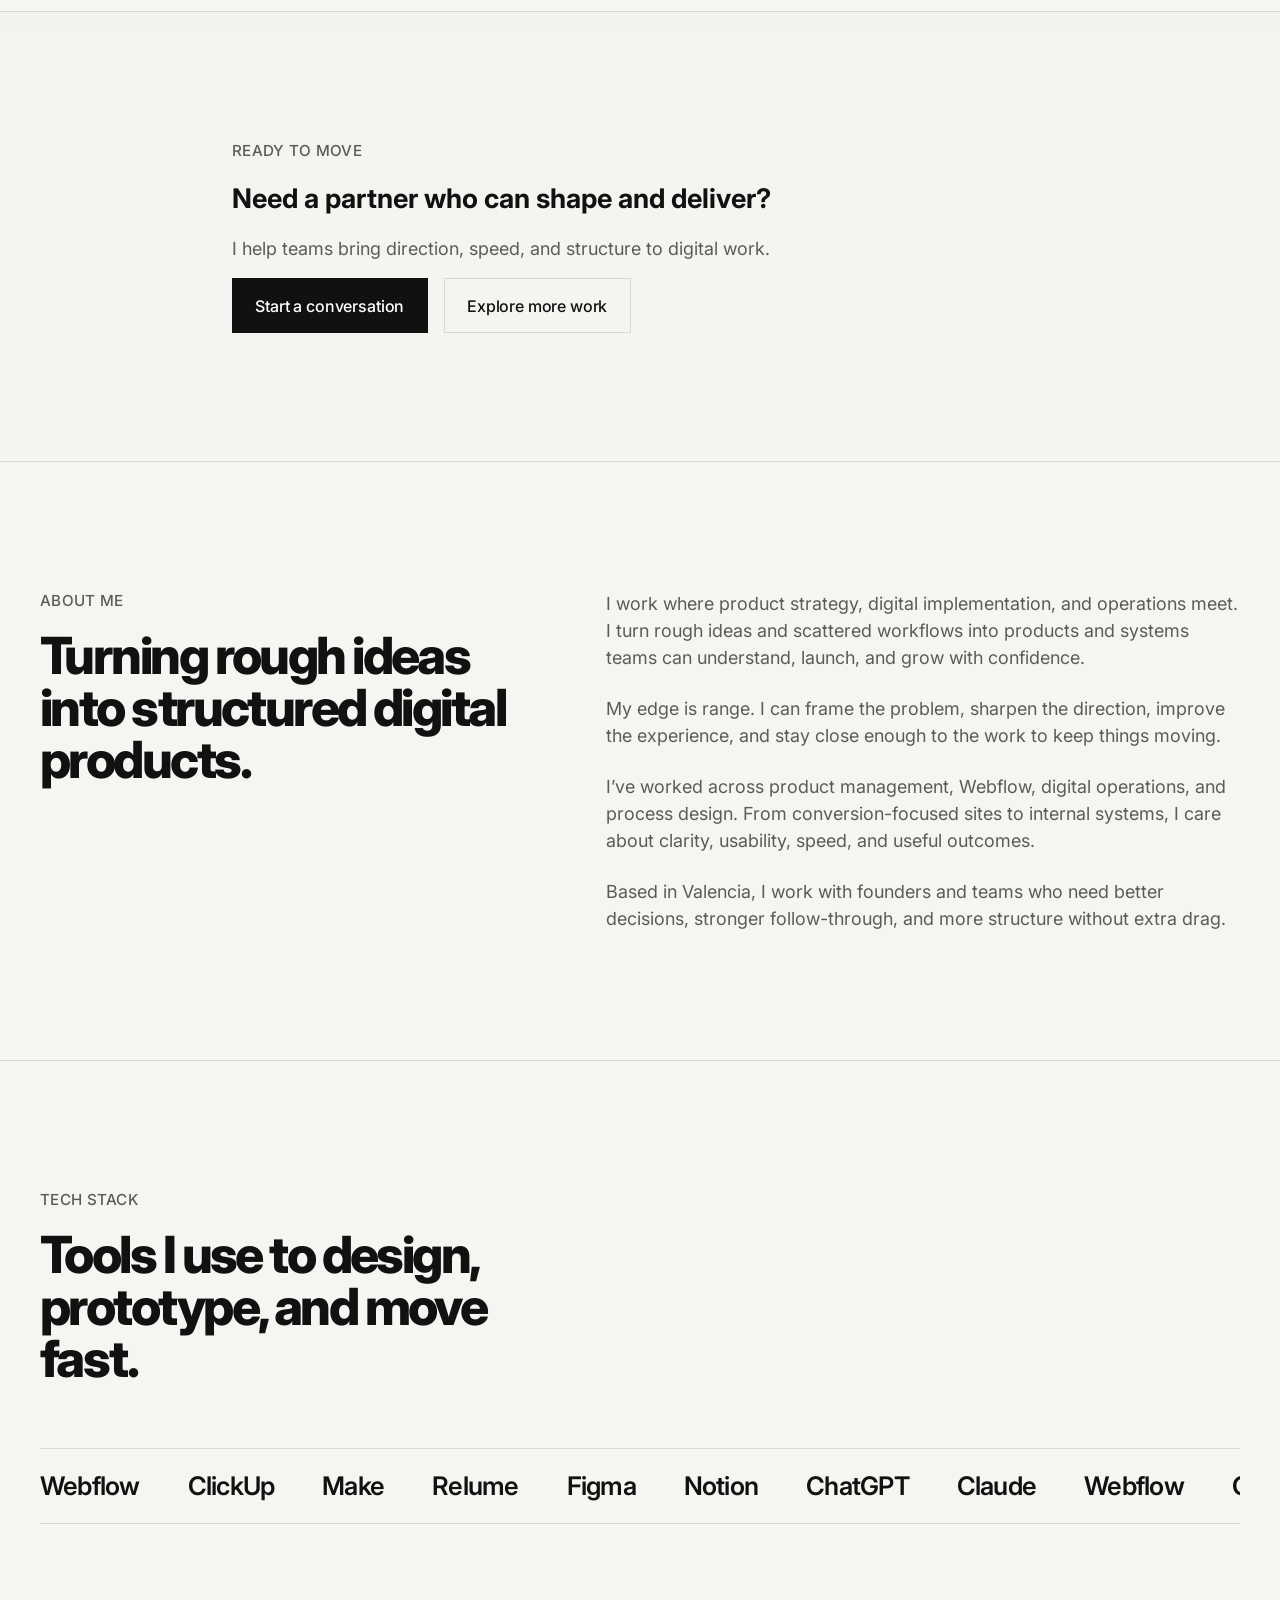
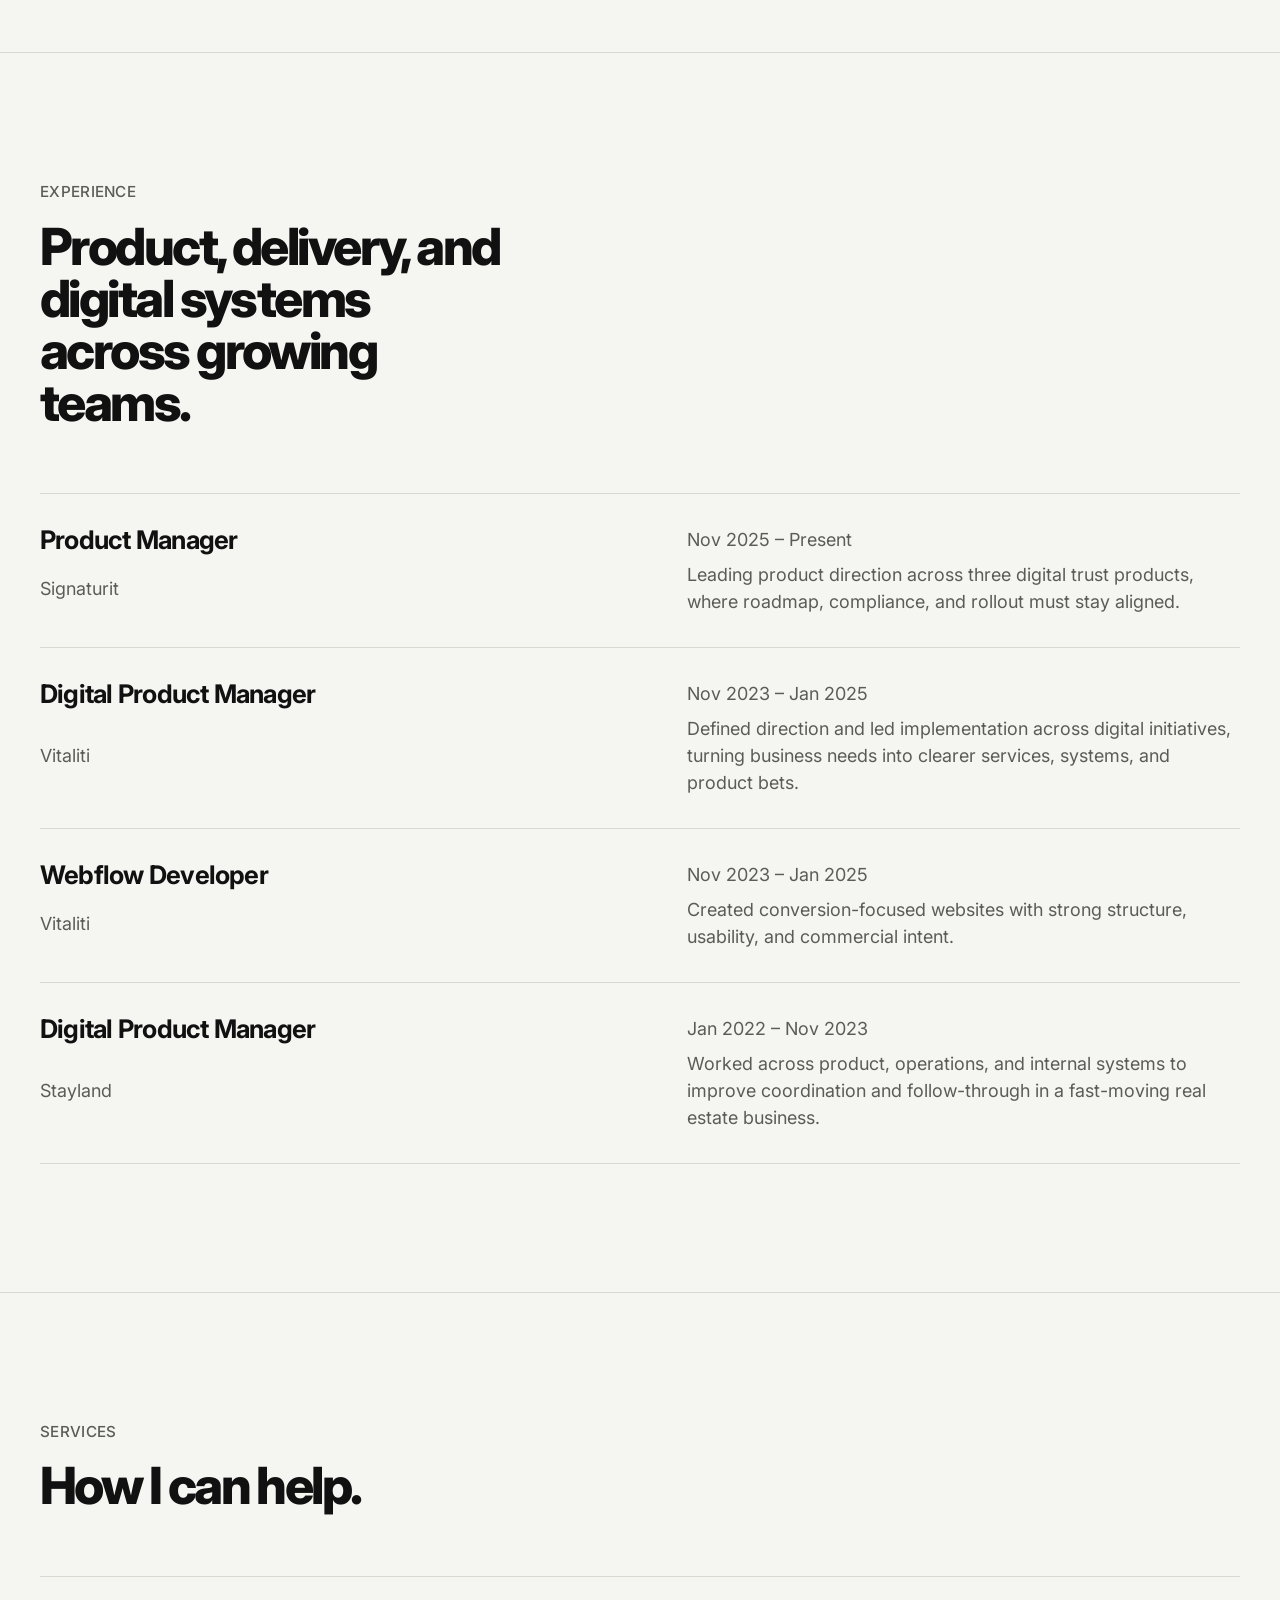
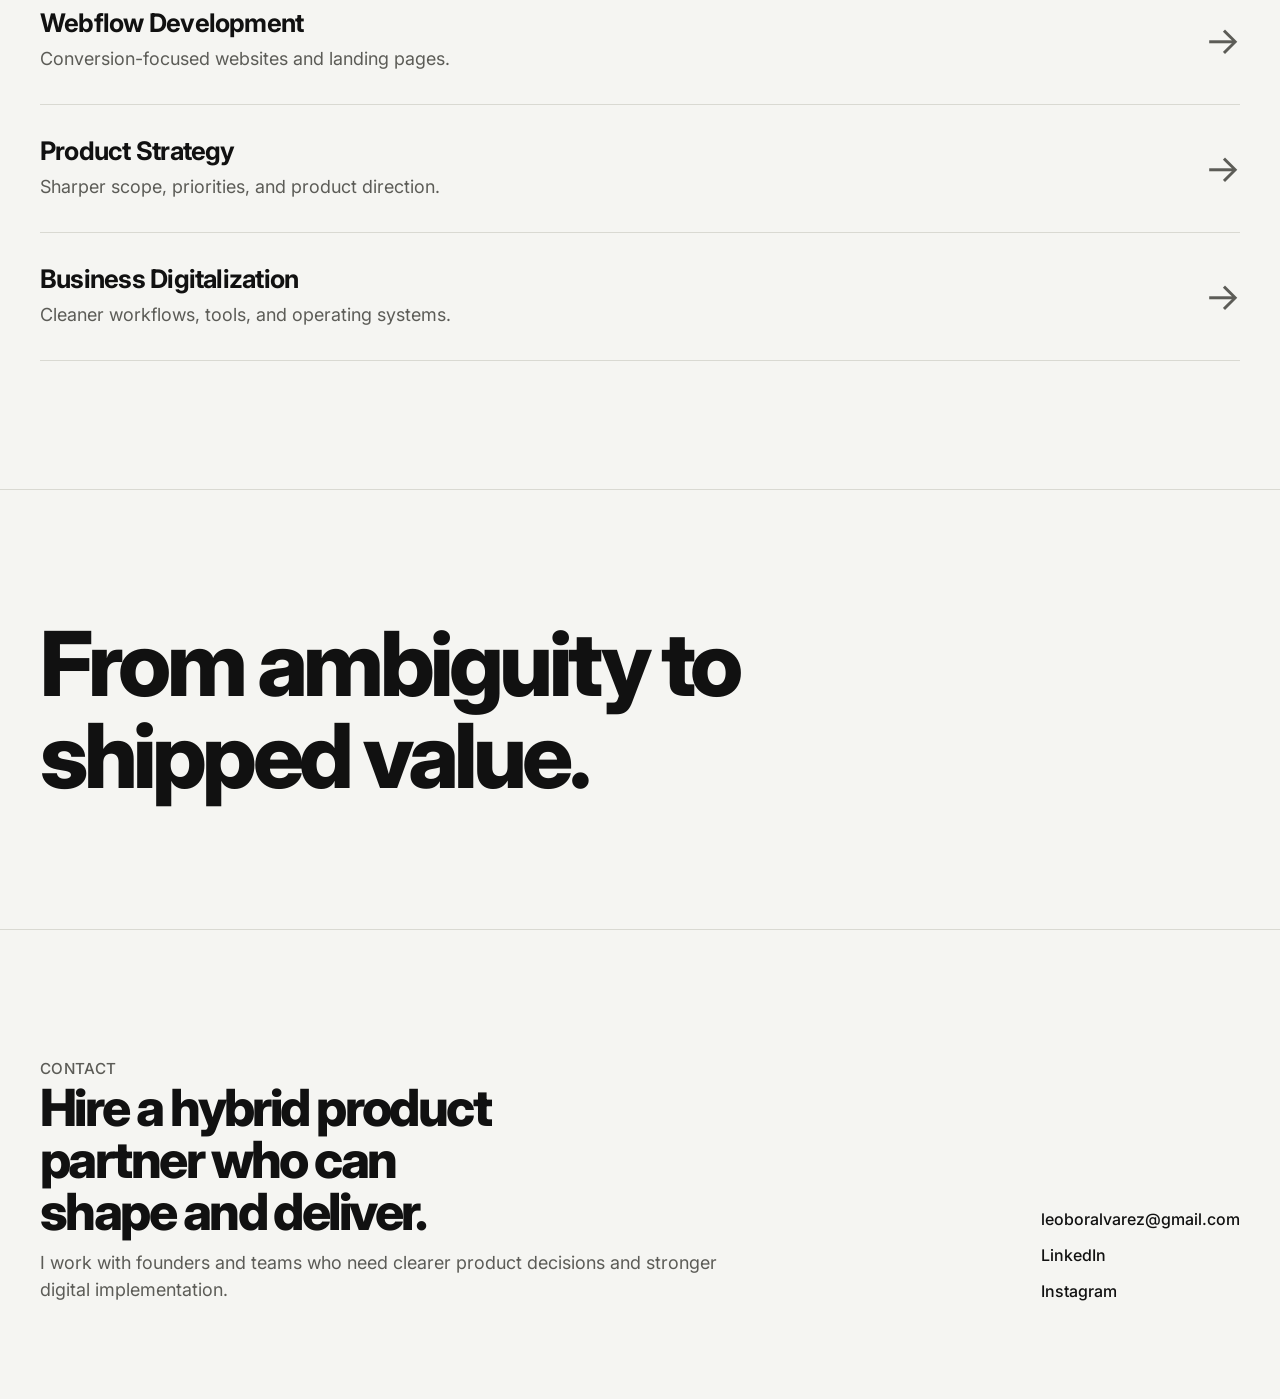
==== commit 8546e848: "Blank section" ====
--- a/index.html
+++ b/index.html
@@ -308,7 +308,7 @@
           <h2 id="statement-title">From ambiguity to shipped value.</h2>
         </div>
       </section>
-
+      <!--
       <section class="lifestyle section section-divider" aria-labelledby="lifestyle-title">
         <div class="container">
           <div class="section-heading">
@@ -324,6 +324,7 @@
           </div>
         </div>
       </section>
+      -->
     </main>
 
     <footer class="site-footer section section-divider" id="contact">
@@ -336,8 +337,7 @@
           </p>
         </div>
         <div class="footer-links">
-          <a href="mailto:hello@leonardobordones.com">hello@leonardobordones.com</a>
-          <a href="https://www.leonardobordones.com" target="_blank" rel="noreferrer">Website</a>
+          <a href="mailto:leoboralvarez@gmail.com">leoboralvarez@gmail.com</a>
           <a href="https://www.linkedin.com/in/leobordones/" target="_blank" rel="noreferrer">LinkedIn</a>
           <a href="https://www.instagram.com/leoboralvarez/" target="_blank" rel="noreferrer">Instagram</a>
         </div>
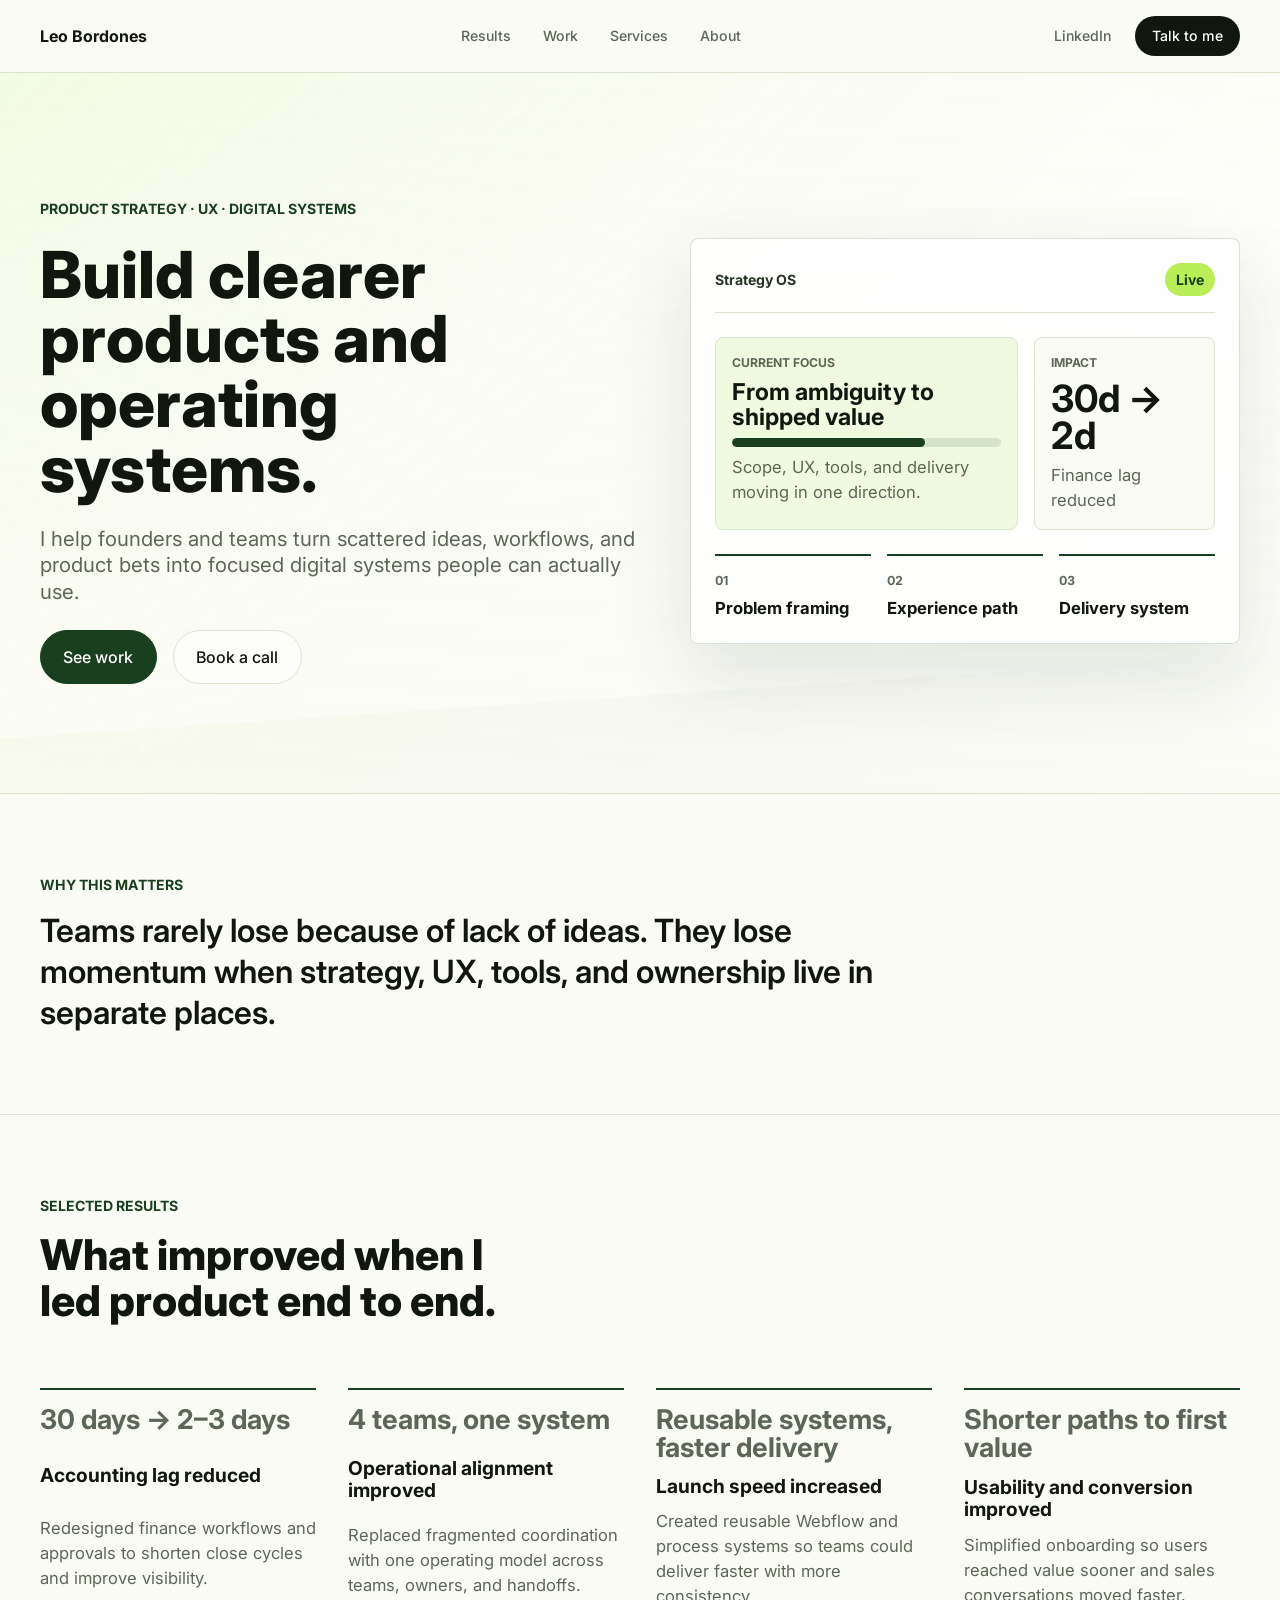
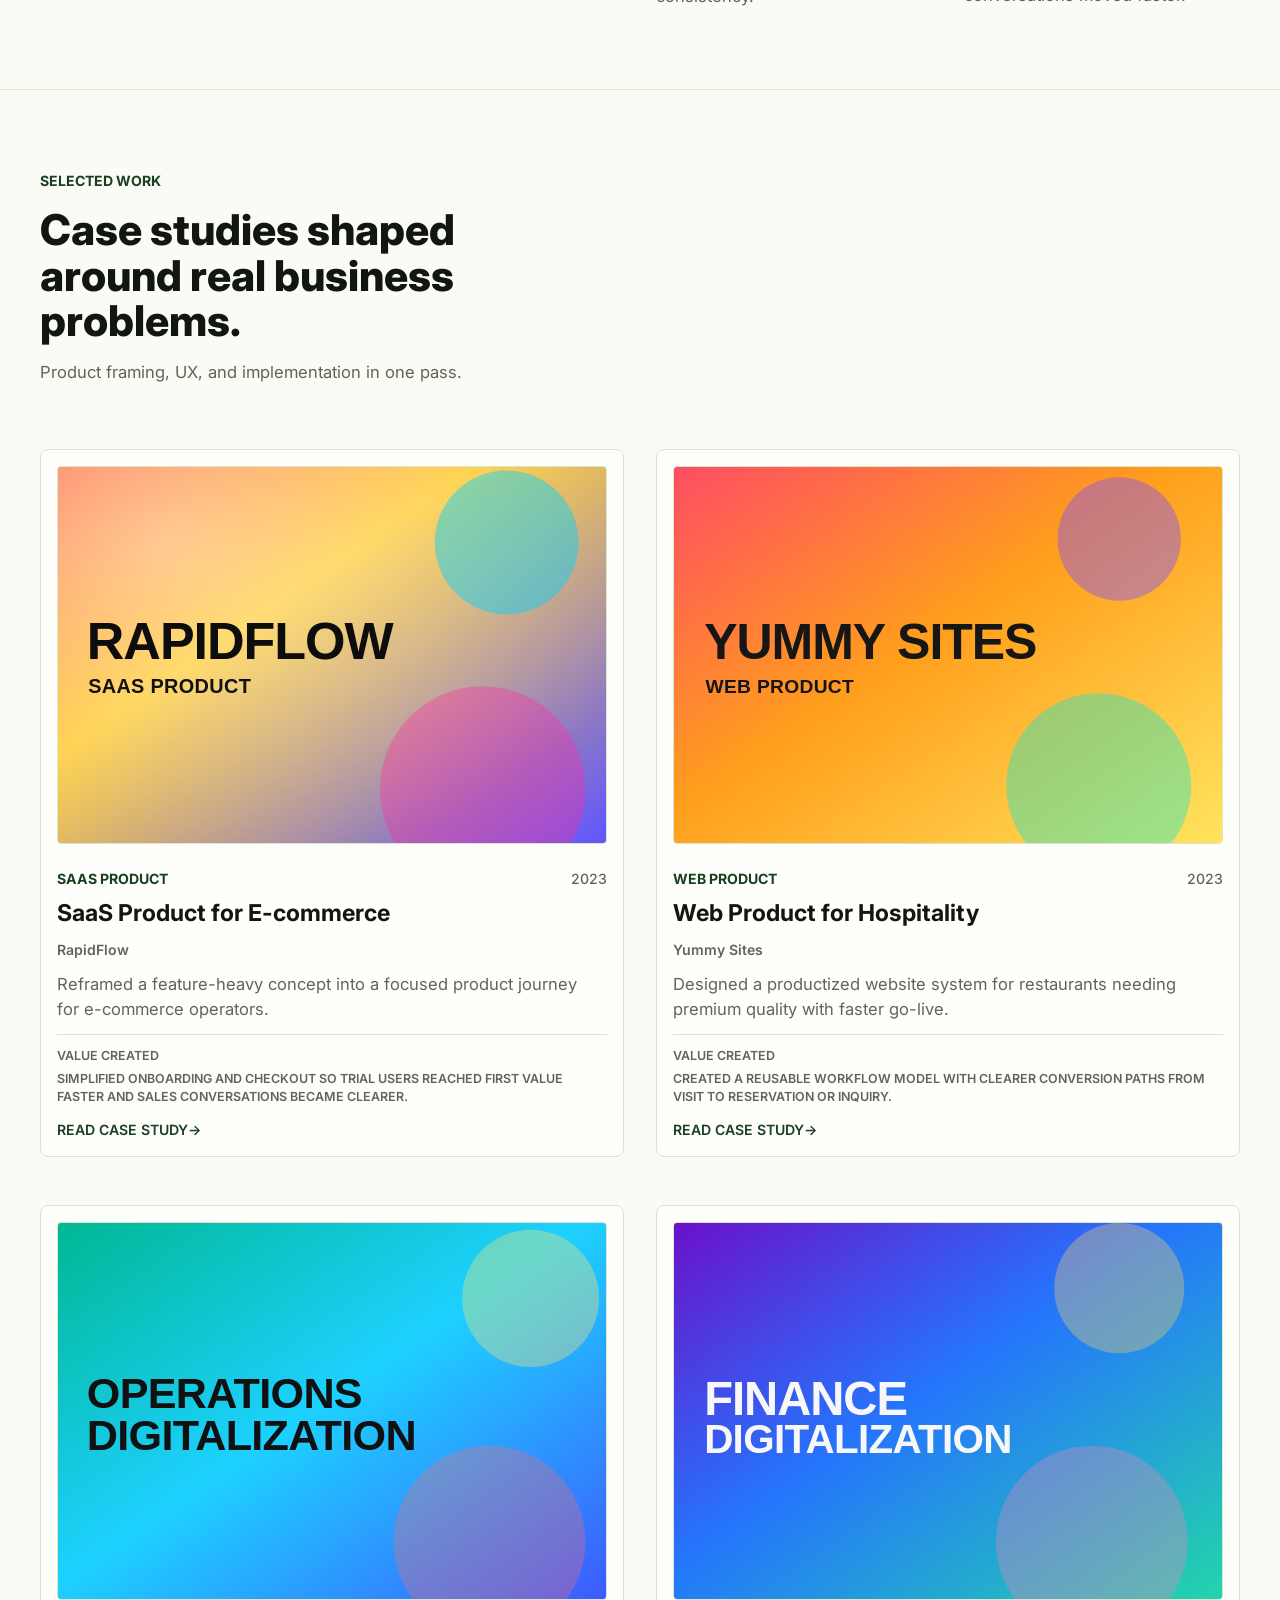
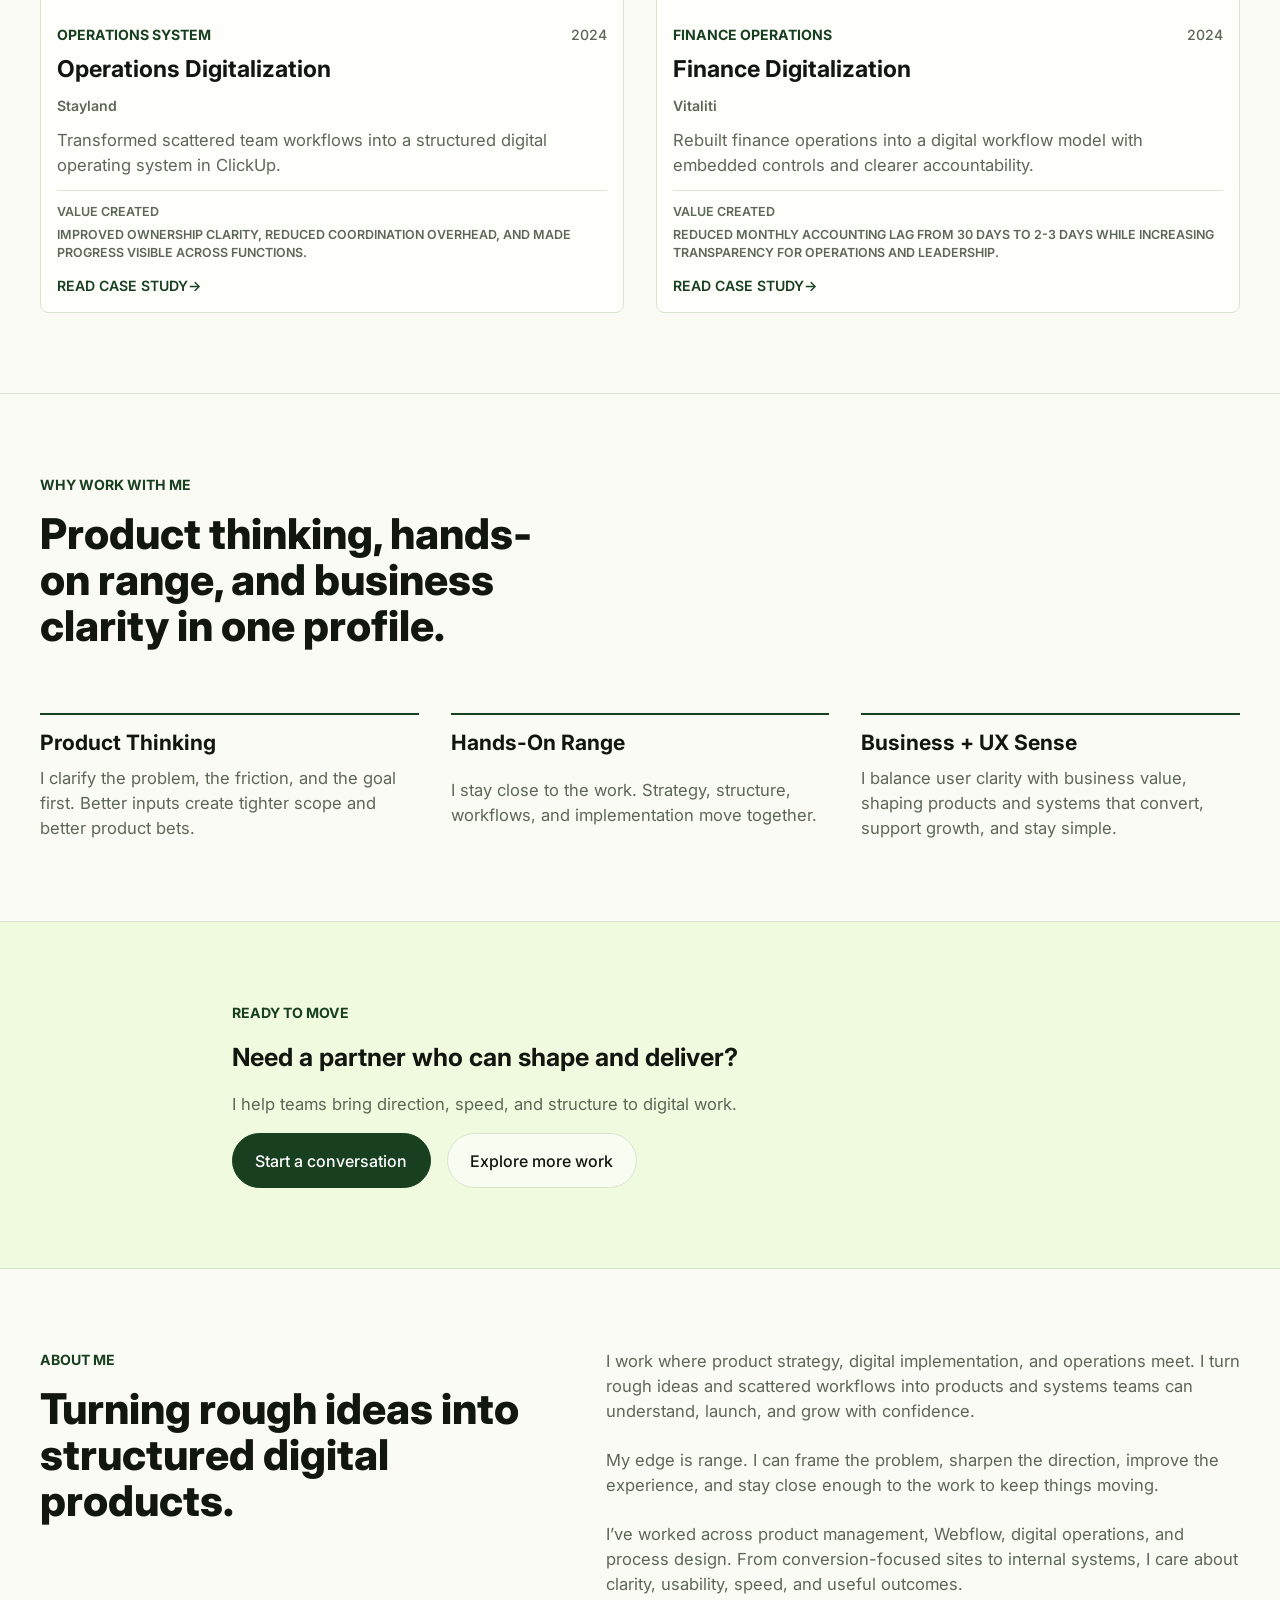
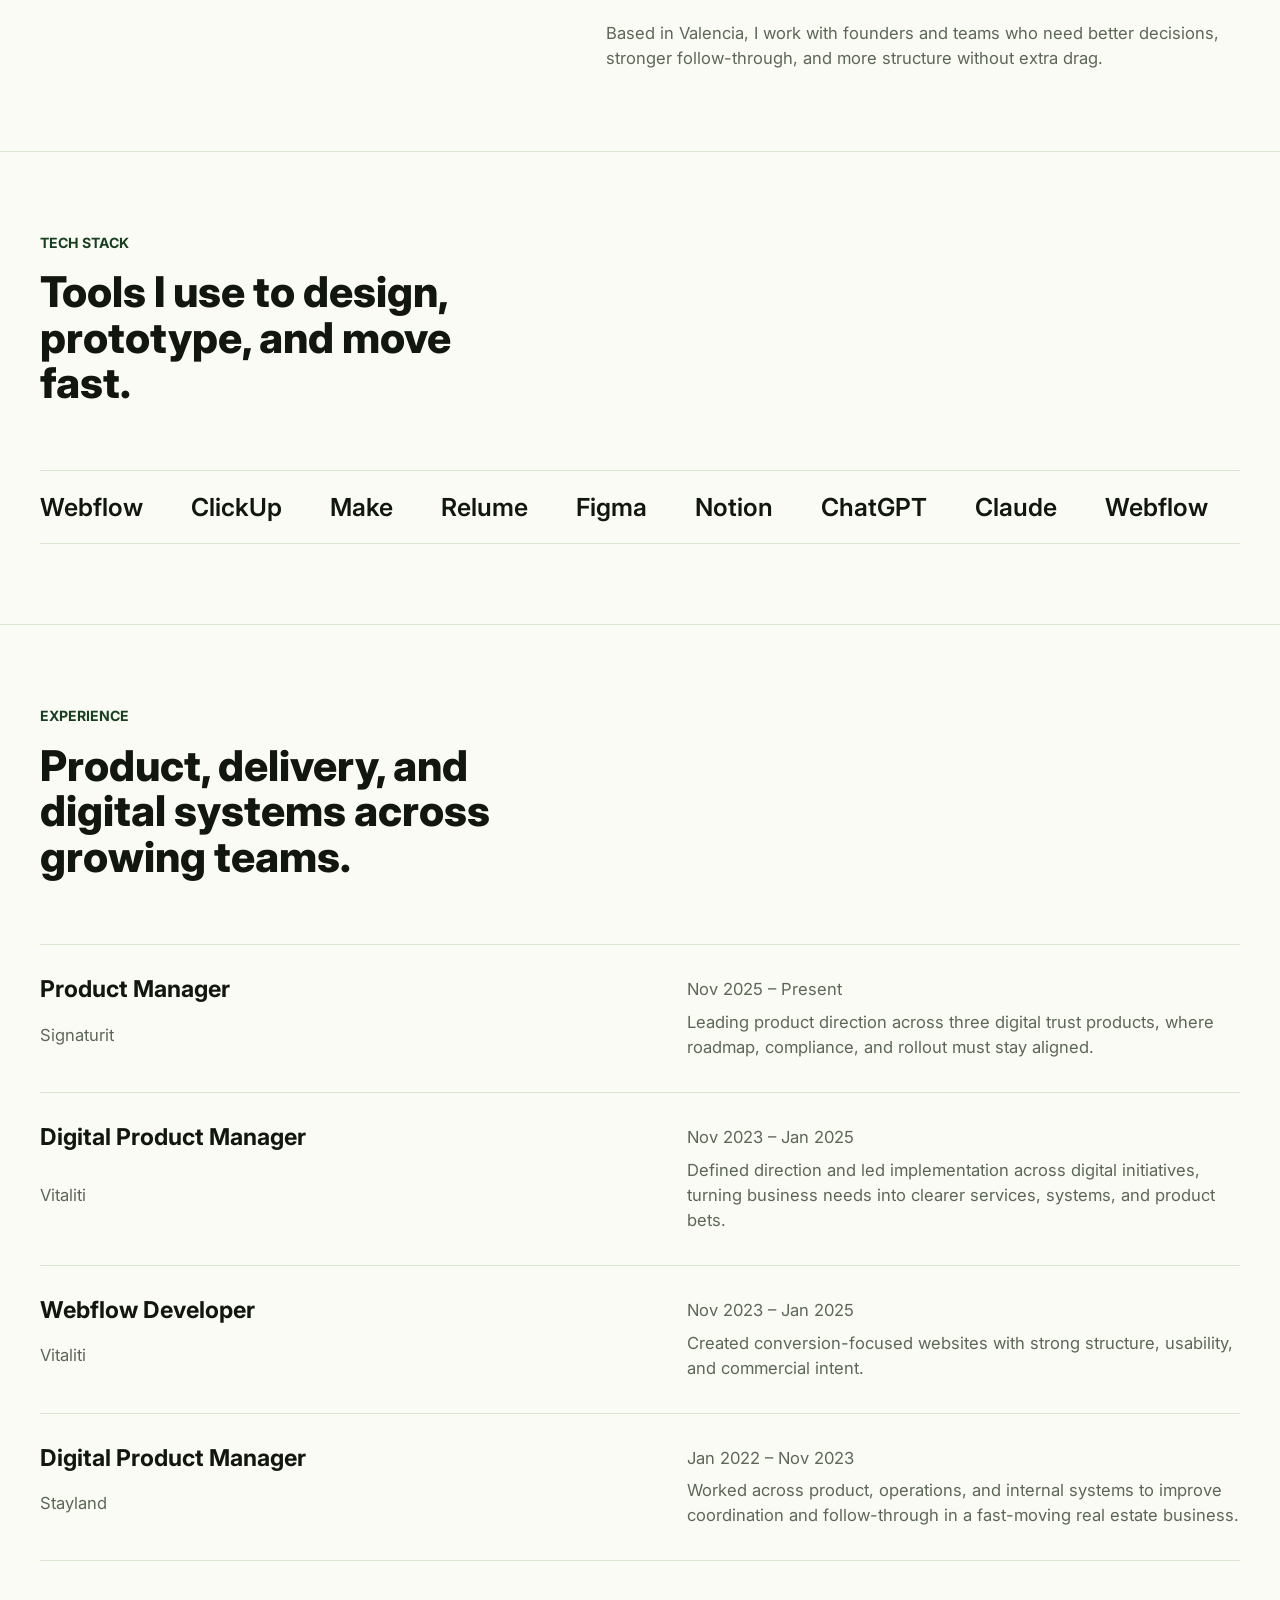
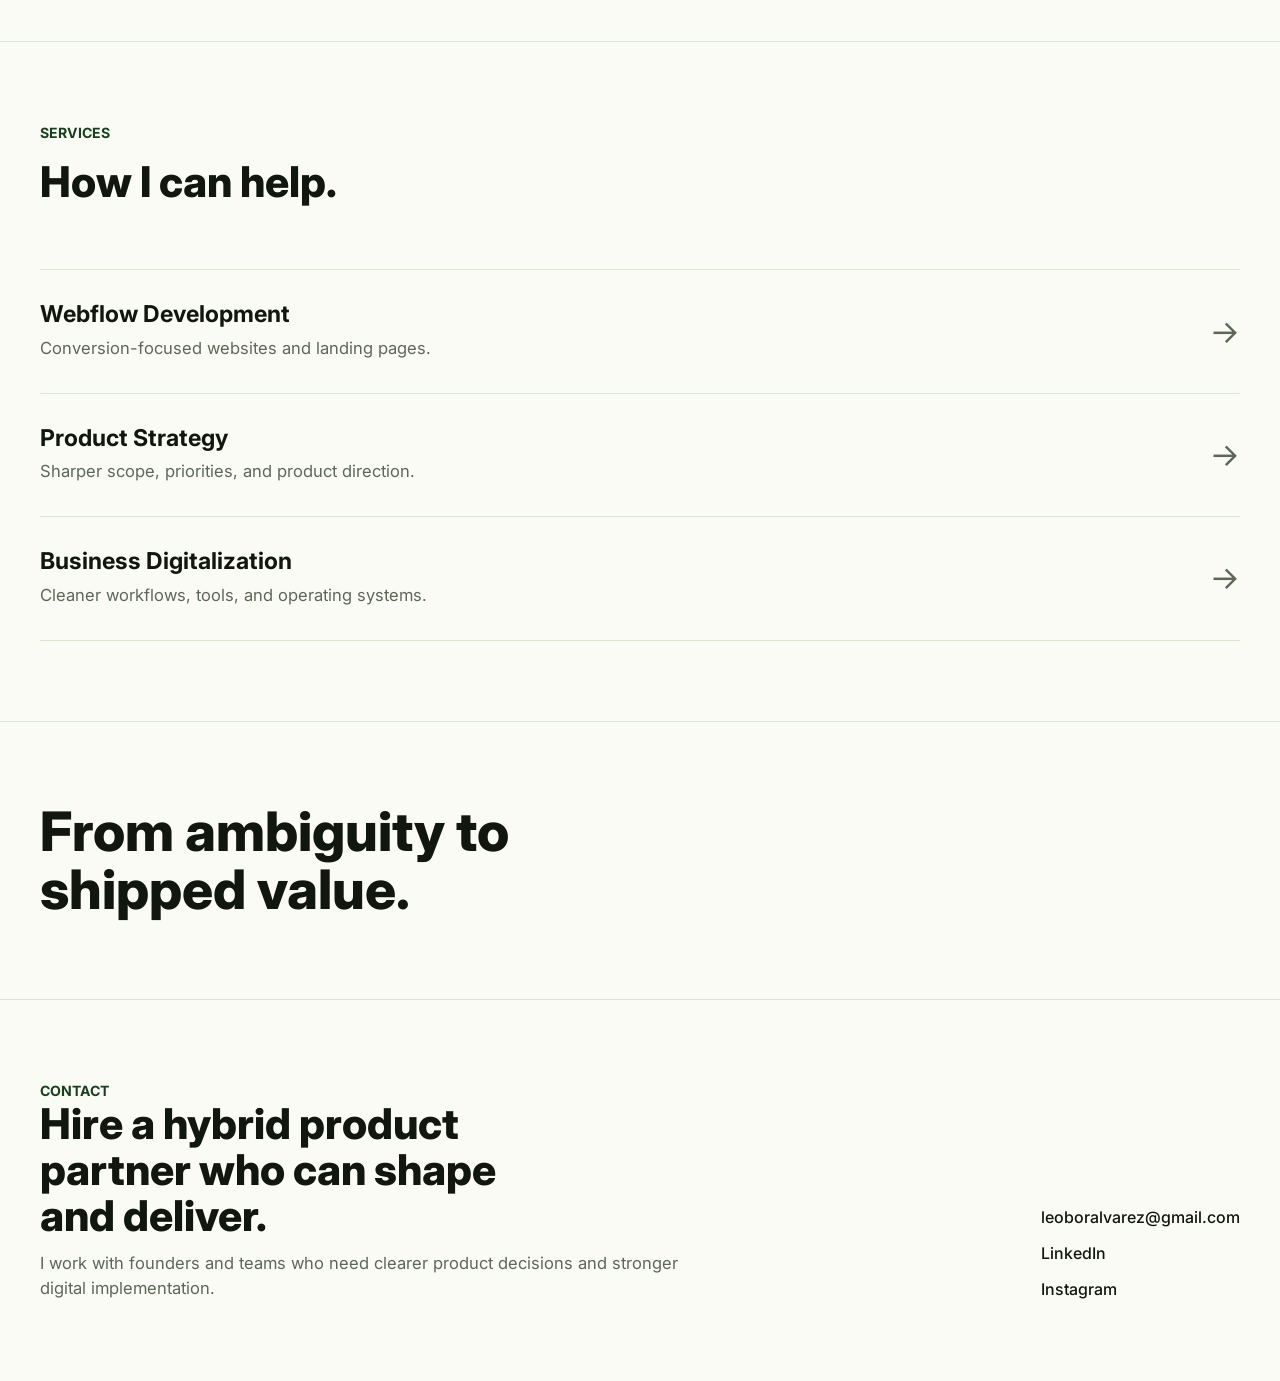
==== commit 42da8ef1: "Refresh portfolio rebrand" ====
--- a/index.html
+++ b/index.html
@@ -8,7 +8,7 @@
       name="description"
       content="Leo Bordones helps founders and teams turn rough ideas into clear digital products, usable websites, and scalable operating systems."
     />
-    <meta name="theme-color" content="#f5f5f2" />
+    <meta name="theme-color" content="#fbfbf5" />
     <meta property="og:title" content="Leo Bordones — Product Strategy, UX, and Digital Systems" />
     <meta
       property="og:description"
@@ -28,47 +28,84 @@
 
     <header class="site-header" id="top">
       <div class="container header-inner">
-        <a class="brand" href="#top" aria-label="Leo Bordones home">LB.</a>
+        <a class="brand" href="#top" aria-label="Leo Bordones home">Leo Bordones</a>
 
         <button class="nav-toggle" type="button" aria-expanded="false" aria-controls="primary-navigation" aria-label="Open menu">
           <span class="nav-toggle-line"></span>
         </button>
 
         <nav class="site-nav" id="primary-navigation" aria-label="Primary navigation">
+          <a href="#results">Results</a>
           <a href="#work">Work</a>
+          <a href="#services">Services</a>
           <a href="#about">About</a>
-          <a href="#experience">Experience</a>
-          <a href="#services">Services</a>
-          <a href="#contact">Contact</a>
         </nav>
 
         <div class="header-socials" aria-label="Social links">
           <a href="https://www.linkedin.com/in/leobordones/" target="_blank" rel="noreferrer">LinkedIn</a>
-          <a href="https://www.instagram.com/leoboralvarez/" target="_blank" rel="noreferrer">Instagram</a>
-          <a href="mailto:leoboralvarez@gmail.com">Email</a>
+          <a class="nav-cta" href="mailto:leoboralvarez@gmail.com">Talk to me</a>
         </div>
       </div>
     </header>
 
     <main id="main-content">
-      <section class="hero section" aria-labelledby="hero-title">
+      <section class="hero" aria-labelledby="hero-title">
         <div class="container hero-inner">
-          <p class="eyebrow">Product Strategy · Systems</p>
-          <h1 id="hero-title">I turn ideas into products teams can launch and scale.</h1>
-          <p class="hero-copy">
-            I help founders and teams shape the right product, craft it well, and make it useful from day one.
-          </p>
-          <div class="hero-actions">
-            <a class="button button-primary" href="#work">See work</a>
-            <a class="button button-secondary" href="#contact">Book a call</a>
+          <div class="hero-content">
+            <p class="eyebrow">Product Strategy · UX · Digital Systems</p>
+            <h1 id="hero-title">Build clearer products and operating systems.</h1>
+            <p class="hero-copy">
+              I help founders and teams turn scattered ideas, workflows, and product bets into focused digital systems people can actually use.
+            </p>
+            <div class="hero-actions">
+              <a class="button button-primary" href="#work">See work</a>
+              <a class="button button-secondary" href="#contact">Book a call</a>
+            </div>
+          </div>
+
+          <div class="hero-system" aria-label="Product strategy roadmap preview">
+            <div class="system-topline">
+              <span>Strategy OS</span>
+              <span>Live</span>
+            </div>
+            <div class="system-grid">
+              <div class="system-column system-column-wide">
+                <p class="system-label">Current Focus</p>
+                <h2>From ambiguity to shipped value</h2>
+                <div class="system-progress" aria-hidden="true">
+                  <span style="width: 72%"></span>
+                </div>
+                <p>Scope, UX, tools, and delivery moving in one direction.</p>
+              </div>
+              <div class="system-column">
+                <p class="system-label">Impact</p>
+                <strong>30d → 2d</strong>
+                <span>Finance lag reduced</span>
+              </div>
+            </div>
+            <div class="system-roadmap">
+              <div>
+                <span>01</span>
+                <p>Problem framing</p>
+              </div>
+              <div>
+                <span>02</span>
+                <p>Experience path</p>
+              </div>
+              <div>
+                <span>03</span>
+                <p>Delivery system</p>
+              </div>
+            </div>
           </div>
         </div>
       </section>
 
       <section class="intro section section-divider">
         <div class="container intro-layout">
+          <p class="section-kicker">Why this matters</p>
           <p class="intro-copy">
-            Hybrid by design: I connect product thinking, UX, and implementation so ideas become useful products, clearer systems, and faster decisions.
+            Teams rarely lose because of lack of ideas. They lose momentum when strategy, UX, tools, and ownership live in separate places.
           </p>
         </div>
       </section>
--- a/styles.css
+++ b/styles.css
@@ -1,21 +1,25 @@
     :root {
-        --color-bg: #f5f5f2;
-        --color-surface: #efefe9;
-        --color-surface-strong: #e6e6df;
-        --color-text: #111111;
-        --color-text-muted: #5c5c57;
-        --color-border: #d9d9d2;
-        --color-hover: #1a1a1a;
+        --color-bg: #fbfbf5;
+        --color-surface: #f1f7ec;
+        --color-surface-strong: #e4efda;
+        --color-text: #11160f;
+        --color-text-muted: #5d6758;
+        --color-border: #d9e5cf;
+        --color-hover: #183f20;
         --color-white: #ffffff;
+        --color-accent: #b9ee59;
+        --color-accent-soft: #effadf;
+        --color-accent-dark: #183f20;
+        --color-ink-soft: #293326;
 
         --font-family-base: 'Inter', system-ui, -apple-system, BlinkMacSystemFont, 'Segoe UI', sans-serif;
-        --font-size-hero: clamp(3.5rem, 8vw, 6rem);
-        --font-size-h1: clamp(3rem, 6vw, 5rem);
-        --font-size-h2: clamp(2.2rem, 4vw, 4rem);
-        --font-size-h3: clamp(1.25rem, 2vw, 1.75rem);
-        --font-size-body-lg: clamp(1.25rem, 2vw, 1.75rem);
-        --font-size-body: 1.125rem;
-        --font-size-meta: 0.95rem;
+        --font-size-hero: 4.05rem;
+        --font-size-h1: 3.35rem;
+        --font-size-h2: 2.65rem;
+        --font-size-h3: 1.45rem;
+        --font-size-body-lg: 1.28rem;
+        --font-size-body: 1.04rem;
+        --font-size-meta: 0.88rem;
 
         --font-weight-regular: 400;
         --font-weight-medium: 500;
@@ -31,8 +35,8 @@
         --space-xl: 2rem;
         --space-2xl: 3rem;
         --space-3xl: 4rem;
-        --space-4xl: 6rem;
-        --space-5xl: 8rem;
+        --space-4xl: 5rem;
+        --space-5xl: 6.5rem;
 
         --container-max: 1280px;
         --container-padding-desktop: 2.5rem;
@@ -40,15 +44,15 @@
         --container-padding-mobile: 1rem;
 
         --border-thin: 1px solid var(--color-border);
-        --radius-sm: 0px;
-        --radius-md: 4px;
+        --radius-sm: 4px;
+        --radius-md: 8px;
 
         --transition-fast: 160ms ease;
         --transition-base: 240ms ease;
         --transition-slow: 400ms ease;
 
         --shadow-none: none;
-        --header-height: 5rem;
+        --header-height: 4.5rem;
       }
 
       * {
@@ -73,6 +77,18 @@
         -moz-osx-font-smoothing: grayscale;
       }
 
+      body::before {
+        content: "";
+        position: fixed;
+        inset: 0;
+        z-index: -1;
+        background:
+          linear-gradient(90deg, rgba(24, 63, 32, 0.035) 1px, transparent 1px),
+          linear-gradient(180deg, rgba(24, 63, 32, 0.035) 1px, transparent 1px);
+        background-size: 72px 72px;
+        mask-image: linear-gradient(180deg, rgba(0, 0, 0, 0.72), rgba(0, 0, 0, 0.05) 72%);
+      }
+
       img {
         display: block;
         max-width: 100%;
@@ -128,7 +144,7 @@
       }
 
       .section {
-        padding: var(--space-5xl) 0;
+        padding: var(--space-4xl) 0;
         scroll-margin-top: calc(var(--header-height) + 1.5rem);
       }
 
@@ -141,8 +157,8 @@
         top: 0;
         z-index: 50;
         min-height: var(--header-height);
-        background: rgba(245, 245, 242, 0.88);
-        backdrop-filter: blur(12px);
+        background: rgba(251, 251, 245, 0.88);
+        backdrop-filter: blur(18px);
         border-bottom: var(--border-thin);
       }
 
@@ -155,9 +171,9 @@
       }
 
       .brand {
-        font-size: 1.35rem;
-        font-weight: var(--font-weight-extrabold);
-        letter-spacing: -0.04em;
+        font-size: 1rem;
+        font-weight: var(--font-weight-bold);
+        letter-spacing: 0;
         flex: 0 0 auto;
       }
 
@@ -175,6 +191,21 @@
         font-size: var(--font-size-meta);
         font-weight: var(--font-weight-medium);
         color: var(--color-text-muted);
+      }
+
+      .nav-cta {
+        display: inline-flex;
+        align-items: center;
+        min-height: 2.45rem;
+        padding: 0 1rem;
+        border: 1px solid rgba(24, 63, 32, 0.18);
+        border-radius: 999px;
+        background: var(--color-text);
+        color: var(--color-white) !important;
+      }
+
+      .nav-cta:hover {
+        background: var(--color-accent-dark);
       }
 
       .site-nav a::after,
@@ -192,6 +223,10 @@
         transition: transform var(--transition-base);
       }
 
+      .header-socials .nav-cta::after {
+        display: none;
+      }
+
       .site-nav a:hover::after,
       .site-nav a:focus-visible::after,
       .header-socials a:hover::after,
@@ -266,25 +301,22 @@
         position: relative;
         overflow: hidden;
         isolation: isolate;
-        padding-top: calc(var(--space-5xl) + var(--space-lg));
+        padding: var(--space-4xl) 0 var(--space-3xl);
+        min-height: calc(88svh - var(--header-height));
+        display: grid;
+        align-items: center;
+        background:
+          linear-gradient(135deg, rgba(239, 250, 223, 0.82) 0%, rgba(251, 251, 245, 0.92) 44%, rgba(255, 255, 255, 0.88) 100%);
       }
 
       .hero::before {
         content: "";
         position: absolute;
-        inset: -12%;
+        inset: auto -10% -18% -10%;
+        height: 42%;
         z-index: -2;
-        background:
-          radial-gradient(42% 46% at 12% 18%, rgba(182, 240, 202, 0.92) 0%, rgba(182, 240, 202, 0.68) 28%, rgba(182, 240, 202, 0) 72%),
-          radial-gradient(38% 42% at 86% 16%, rgba(182, 225, 255, 0.9) 0%, rgba(182, 225, 255, 0.66) 30%, rgba(182, 225, 255, 0) 72%),
-          radial-gradient(40% 44% at 82% 84%, rgba(246, 196, 226, 0.88) 0%, rgba(246, 196, 226, 0.62) 30%, rgba(246, 196, 226, 0) 72%),
-          radial-gradient(40% 44% at 18% 84%, rgba(215, 197, 255, 0.9) 0%, rgba(215, 197, 255, 0.66) 30%, rgba(215, 197, 255, 0) 72%),
-          radial-gradient(32% 36% at 48% 36%, rgba(255, 255, 255, 0.28) 0%, rgba(255, 255, 255, 0) 75%);
-        opacity: 0.95;
-        filter: blur(54px) saturate(120%);
-        transform: translate3d(0, 0, 0) scale(1.12);
-        animation: heroAurora 18s ease-in-out infinite alternate;
-        will-change: transform, background;
+        background: linear-gradient(90deg, rgba(185, 238, 89, 0.34), rgba(24, 63, 32, 0.08), transparent);
+        clip-path: polygon(0 42%, 100% 8%, 100% 100%, 0% 100%);
       }
 
       .hero::after {
@@ -292,9 +324,7 @@
         position: absolute;
         inset: 0;
         z-index: -1;
-        background:
-          linear-gradient(180deg, rgba(245, 245, 242, 0.14) 0%, rgba(245, 245, 242, 0.24) 38%, rgba(245, 245, 242, 0.56) 72%, rgba(245, 245, 242, 0.78) 100%),
-          linear-gradient(90deg, rgba(255, 255, 255, 0.12) 0%, rgba(255, 255, 255, 0) 22%, rgba(255, 255, 255, 0.08) 52%, rgba(255, 255, 255, 0) 100%);
+        background: linear-gradient(180deg, rgba(251, 251, 245, 0) 0%, rgba(251, 251, 245, 0.84) 100%);
         pointer-events: none;
       }
 
@@ -302,24 +332,31 @@
         position: relative;
         z-index: 1;
         display: grid;
+        grid-template-columns: minmax(0, 0.9fr) minmax(380px, 0.8fr);
         gap: var(--space-xl);
+        align-items: center;
+      }
+
+      .hero-content {
+        display: grid;
+        gap: var(--space-lg);
       }
 
       .eyebrow,
       .section-kicker,
       .project-category {
         font-size: var(--font-size-meta);
-        font-weight: var(--font-weight-medium);
-        letter-spacing: 0.02em;
+        font-weight: var(--font-weight-bold);
+        letter-spacing: 0;
         text-transform: uppercase;
-        color: var(--color-text-muted);
+        color: var(--color-accent-dark);
       }
 
       .hero h1 {
-        max-width: 14ch;
+        max-width: 12ch;
         font-size: var(--font-size-hero);
-        line-height: 0.98;
-        letter-spacing: -0.06em;
+        line-height: 1;
+        letter-spacing: 0;
         font-weight: var(--font-weight-extrabold);
       }
 
@@ -328,6 +365,122 @@
         font-size: var(--font-size-body-lg);
         line-height: 1.3;
         color: var(--color-text-muted);
+      }
+
+      .hero-system {
+        display: grid;
+        gap: var(--space-lg);
+        padding: var(--space-lg);
+        border: 1px solid rgba(24, 63, 32, 0.16);
+        border-radius: var(--radius-md);
+        background: rgba(255, 255, 255, 0.82);
+        box-shadow: 0 30px 80px rgba(24, 63, 32, 0.12);
+        transform: translateY(0);
+        animation: heroFloat 8s ease-in-out infinite;
+      }
+
+      .system-topline,
+      .system-grid,
+      .system-roadmap {
+        display: grid;
+        gap: var(--space-md);
+      }
+
+      .system-topline {
+        grid-template-columns: 1fr auto;
+        align-items: center;
+        padding-bottom: var(--space-md);
+        border-bottom: var(--border-thin);
+        font-size: var(--font-size-meta);
+        font-weight: var(--font-weight-bold);
+        color: var(--color-ink-soft);
+      }
+
+      .system-topline span:last-child {
+        padding: 0.35rem 0.7rem;
+        border-radius: 999px;
+        background: var(--color-accent);
+        color: var(--color-accent-dark);
+      }
+
+      .system-grid {
+        grid-template-columns: minmax(0, 1.25fr) minmax(140px, 0.75fr);
+      }
+
+      .system-column {
+        display: grid;
+        align-content: start;
+        gap: var(--space-xs);
+        min-height: 12rem;
+        padding: var(--space-md);
+        border: var(--border-thin);
+        border-radius: var(--radius-md);
+        background: var(--color-bg);
+      }
+
+      .system-column-wide {
+        background: var(--color-accent-soft);
+      }
+
+      .system-label {
+        font-size: 0.76rem;
+        font-weight: var(--font-weight-bold);
+        text-transform: uppercase;
+        color: var(--color-text-muted);
+      }
+
+      .system-column h2 {
+        font-size: 1.45rem;
+        line-height: 1.08;
+        letter-spacing: 0;
+      }
+
+      .system-column p,
+      .system-column span {
+        color: var(--color-text-muted);
+      }
+
+      .system-column strong {
+        font-size: 2.35rem;
+        line-height: 1;
+        letter-spacing: 0;
+      }
+
+      .system-progress {
+        overflow: hidden;
+        height: 0.55rem;
+        border-radius: 999px;
+        background: rgba(24, 63, 32, 0.12);
+      }
+
+      .system-progress span {
+        display: block;
+        height: 100%;
+        border-radius: inherit;
+        background: var(--color-accent-dark);
+        animation: progressIn 1100ms ease-out both;
+      }
+
+      .system-roadmap {
+        grid-template-columns: repeat(3, minmax(0, 1fr));
+      }
+
+      .system-roadmap div {
+        display: grid;
+        gap: var(--space-xs);
+        padding-top: var(--space-md);
+        border-top: 2px solid var(--color-accent-dark);
+      }
+
+      .system-roadmap span {
+        font-size: 0.78rem;
+        font-weight: var(--font-weight-bold);
+        color: var(--color-text-muted);
+      }
+
+      .system-roadmap p {
+        font-weight: var(--font-weight-bold);
+        line-height: 1.2;
       }
 
       .hero-actions {
@@ -344,9 +497,10 @@
         min-height: 3.25rem;
         padding: 0.9rem 1.4rem;
         border: var(--border-thin);
+        border-radius: 999px;
         font-size: 1rem;
         font-weight: var(--font-weight-medium);
-        letter-spacing: -0.01em;
+        letter-spacing: 0;
         transition: transform var(--transition-fast), background-color var(--transition-fast), color var(--transition-fast), border-color var(--transition-fast);
       }
 
@@ -355,33 +509,36 @@
       }
 
       .button-primary {
-        background: var(--color-text);
+        background: var(--color-accent-dark);
         color: var(--color-white);
-        border-color: var(--color-text);
+        border-color: var(--color-accent-dark);
       }
 
       .button-primary:hover {
         color: var(--color-white);
-        background: var(--color-hover);
+        background: #0f2c15;
       }
 
       .button-secondary {
-        background: transparent;
+        background: rgba(255, 255, 255, 0.56);
       }
 
       .button-secondary:hover {
-        background: rgba(17, 17, 17, 0.04);
+        background: var(--color-accent-soft);
+        border-color: rgba(24, 63, 32, 0.22);
       }
 
       .intro-layout {
-        display: block;
+        display: grid;
+        gap: var(--space-md);
       }
 
       .intro-copy {
-        max-width: 52rem;
-        font-size: clamp(1.5rem, 3vw, 2.4rem);
-        line-height: 1.25;
-        letter-spacing: -0.03em;
+        max-width: 56rem;
+        font-size: 2rem;
+        line-height: 1.28;
+        letter-spacing: 0;
+        font-weight: var(--font-weight-semibold);
       }
 
       .section-heading {
@@ -399,10 +556,10 @@
       .split-title h2,
       .statement h2,
       .site-footer h2 {
-        max-width: 14ch;
+        max-width: 18ch;
         font-size: var(--font-size-h2);
-        line-height: 1.02;
-        letter-spacing: -0.05em;
+        line-height: 1.08;
+        letter-spacing: 0;
         font-weight: var(--font-weight-extrabold);
       }
 
@@ -415,20 +572,25 @@
       .project-card {
         display: grid;
         gap: var(--space-lg);
-        padding-bottom: var(--space-lg);
-        border-bottom: var(--border-thin);
-        transition: transform var(--transition-base);
+        padding: var(--space-md);
+        border: var(--border-thin);
+        border-radius: var(--radius-md);
+        background: rgba(255, 255, 255, 0.62);
+        transition: transform var(--transition-base), border-color var(--transition-fast), box-shadow var(--transition-fast);
       }
 
       .project-card:hover,
       .project-card:focus-within {
         transform: translateY(-2px);
+        border-color: rgba(24, 63, 32, 0.24);
+        box-shadow: 0 20px 50px rgba(24, 63, 32, 0.08);
       }
 
       .project-media {
         overflow: hidden;
         background: var(--color-surface);
         border: var(--border-thin);
+        border-radius: var(--radius-sm);
         aspect-ratio: 16 / 11;
         transition: border-color var(--transition-fast);
       }
@@ -497,13 +659,13 @@
       .project-value span {
         font-size: 0.78rem;
         font-weight: var(--font-weight-semibold);
-        letter-spacing: 0.04em;
+        letter-spacing: 0;
         text-transform: uppercase;
       }
 
       .project-value-text {
         font-size: 1rem;
-        letter-spacing: normal;
+        letter-spacing: 0;
         text-transform: none;
         font-weight: var(--font-weight-regular);
       }
@@ -513,7 +675,8 @@
         font-size: var(--font-size-meta);
         font-weight: var(--font-weight-semibold);
         text-transform: uppercase;
-        letter-spacing: 0.03em;
+        letter-spacing: 0;
+        color: var(--color-accent-dark);
       }
 
       .project-link::after {
@@ -532,7 +695,7 @@
       .service-item h3 {
         font-size: var(--font-size-h3);
         line-height: 1.1;
-        letter-spacing: -0.03em;
+        letter-spacing: 0;
         font-weight: var(--font-weight-bold);
       }
 
@@ -553,22 +716,22 @@
       .result-item {
         display: grid;
         gap: var(--space-sm);
-        border-top: var(--border-thin);
+        border-top: 2px solid var(--color-accent-dark);
         padding-top: var(--space-md);
       }
 
       .result-metric {
-        font-size: clamp(1.4rem, 2.2vw, 2rem);
+        font-size: 1.7rem;
         line-height: 1.05;
-        letter-spacing: -0.03em;
+        letter-spacing: 0;
         font-weight: var(--font-weight-bold);
         color: var(--color-text);
       }
 
       .result-item h3 {
-        font-size: clamp(1.05rem, 1.6vw, 1.35rem);
+        font-size: 1.2rem;
         line-height: 1.15;
-        letter-spacing: -0.02em;
+        letter-spacing: 0;
       }
 
       .why-grid {
@@ -580,18 +743,18 @@
       .why-item {
         display: grid;
         gap: var(--space-sm);
-        border-top: var(--border-thin);
+        border-top: 2px solid var(--color-accent-dark);
         padding-top: var(--space-md);
       }
 
       .why-item h3 {
-        font-size: clamp(1.15rem, 1.7vw, 1.55rem);
+        font-size: 1.32rem;
         line-height: 1.1;
-        letter-spacing: -0.03em;
+        letter-spacing: 0;
       }
 
       .conversion-cta {
-        background: linear-gradient(180deg, rgba(239, 239, 233, 0.35) 0%, rgba(245, 245, 242, 0) 100%);
+        background: var(--color-accent-soft);
       }
 
       .conversion-cta-inner,
@@ -648,9 +811,9 @@
       }
 
       .stack-track span {
-        font-size: clamp(1.4rem, 2vw, 2rem);
+        font-size: 1.55rem;
         font-weight: var(--font-weight-semibold);
-        letter-spacing: -0.03em;
+        letter-spacing: 0;
         white-space: nowrap;
       }
 
@@ -680,7 +843,7 @@
 
       .service-item span {
         justify-self: end;
-        font-size: clamp(1.75rem, 3vw, 2.5rem);
+        font-size: 2rem;
         line-height: 1;
         color: var(--color-text-muted);
         transition: transform var(--transition-base), color var(--transition-fast);
@@ -692,8 +855,8 @@
       }
 
       .statement h2 {
-        max-width: 12ch;
-        font-size: clamp(3rem, 7vw, 6rem);
+        max-width: 18ch;
+        font-size: 3.4rem;
       }
 
       .lifestyle-grid {
@@ -756,13 +919,13 @@
       .project-hero-content h1 {
         max-width: 16ch;
         font-size: var(--font-size-h1);
-        line-height: 0.98;
-        letter-spacing: -0.05em;
+        line-height: 1.02;
+        letter-spacing: 0;
       }
 
       .project-subtitle {
         max-width: 52rem;
-        font-size: clamp(1.2rem, 1.9vw, 1.55rem);
+        font-size: 1.28rem;
         color: var(--color-text-muted);
       }
 
@@ -804,7 +967,7 @@
       .project-context-item h3 {
         font-size: var(--font-size-meta);
         font-weight: var(--font-weight-semibold);
-        letter-spacing: 0.02em;
+        letter-spacing: 0;
         text-transform: uppercase;
         color: var(--color-text-muted);
       }
@@ -813,9 +976,9 @@
       .project-process h2,
       .project-outcome h2,
       .next-project-link h2 {
-        font-size: clamp(2rem, 4vw, 3.4rem);
-        letter-spacing: -0.04em;
-        line-height: 1.02;
+        font-size: 2.45rem;
+        letter-spacing: 0;
+        line-height: 1.08;
       }
 
       .project-overview-grid p,
@@ -838,7 +1001,7 @@
         margin-bottom: var(--space-sm);
         font-size: var(--font-size-meta);
         font-weight: var(--font-weight-semibold);
-        letter-spacing: 0.02em;
+        letter-spacing: 0;
         text-transform: uppercase;
         color: var(--color-text-muted);
       }
@@ -886,9 +1049,9 @@
       }
 
       .process-item h3 {
-        font-size: clamp(1.25rem, 2vw, 1.6rem);
+        font-size: 1.35rem;
         line-height: 1.1;
-        letter-spacing: -0.02em;
+        letter-spacing: 0;
       }
 
       .project-outcome-list {
@@ -942,7 +1105,7 @@
         font-size: var(--font-size-meta);
         font-weight: var(--font-weight-semibold);
         text-transform: uppercase;
-        letter-spacing: 0.03em;
+        letter-spacing: 0;
       }
 
       .next-project-link:hover,
@@ -972,55 +1135,28 @@
         }
       }
 
-      @keyframes heroAurora {
+      @keyframes heroFloat {
         0% {
-          background:
-            radial-gradient(42% 46% at 12% 18%, rgba(182, 240, 202, 0.92) 0%, rgba(182, 240, 202, 0.68) 28%, rgba(182, 240, 202, 0) 72%),
-            radial-gradient(38% 42% at 86% 16%, rgba(182, 225, 255, 0.9) 0%, rgba(182, 225, 255, 0.66) 30%, rgba(182, 225, 255, 0) 72%),
-            radial-gradient(40% 44% at 82% 84%, rgba(246, 196, 226, 0.88) 0%, rgba(246, 196, 226, 0.62) 30%, rgba(246, 196, 226, 0) 72%),
-            radial-gradient(40% 44% at 18% 84%, rgba(215, 197, 255, 0.9) 0%, rgba(215, 197, 255, 0.66) 30%, rgba(215, 197, 255, 0) 72%),
-            radial-gradient(32% 36% at 48% 36%, rgba(255, 255, 255, 0.28) 0%, rgba(255, 255, 255, 0) 75%);
-          transform: translate3d(0, 0, 0) scale(1.12) rotate(0deg);
-        }
-
-        25% {
-          background:
-            radial-gradient(46% 48% at 24% 16%, rgba(182, 240, 202, 0.94) 0%, rgba(182, 240, 202, 0.7) 28%, rgba(182, 240, 202, 0) 72%),
-            radial-gradient(36% 40% at 78% 24%, rgba(182, 225, 255, 0.92) 0%, rgba(182, 225, 255, 0.66) 32%, rgba(182, 225, 255, 0) 72%),
-            radial-gradient(42% 44% at 74% 76%, rgba(246, 196, 226, 0.9) 0%, rgba(246, 196, 226, 0.64) 30%, rgba(246, 196, 226, 0) 72%),
-            radial-gradient(42% 46% at 20% 74%, rgba(215, 197, 255, 0.9) 0%, rgba(215, 197, 255, 0.68) 30%, rgba(215, 197, 255, 0) 72%),
-            radial-gradient(28% 32% at 56% 44%, rgba(255, 255, 255, 0.24) 0%, rgba(255, 255, 255, 0) 75%);
-          transform: translate3d(1%, -1.5%, 0) scale(1.16) rotate(1deg);
+          transform: translateY(0);
         }
 
         50% {
-          background:
-            radial-gradient(44% 48% at 18% 28%, rgba(182, 240, 202, 0.9) 0%, rgba(182, 240, 202, 0.7) 30%, rgba(182, 240, 202, 0) 72%),
-            radial-gradient(40% 42% at 68% 12%, rgba(182, 225, 255, 0.92) 0%, rgba(182, 225, 255, 0.68) 30%, rgba(182, 225, 255, 0) 72%),
-            radial-gradient(44% 46% at 84% 68%, rgba(246, 196, 226, 0.92) 0%, rgba(246, 196, 226, 0.66) 30%, rgba(246, 196, 226, 0) 72%),
-            radial-gradient(38% 44% at 30% 82%, rgba(215, 197, 255, 0.92) 0%, rgba(215, 197, 255, 0.66) 30%, rgba(215, 197, 255, 0) 72%),
-            radial-gradient(30% 34% at 48% 52%, rgba(255, 255, 255, 0.2) 0%, rgba(255, 255, 255, 0) 75%);
-          transform: translate3d(-1%, 1.5%, 0) scale(1.18) rotate(-1deg);
-        }
-
-        75% {
-          background:
-            radial-gradient(48% 50% at 28% 14%, rgba(182, 240, 202, 0.92) 0%, rgba(182, 240, 202, 0.72) 28%, rgba(182, 240, 202, 0) 72%),
-            radial-gradient(38% 42% at 84% 30%, rgba(182, 225, 255, 0.9) 0%, rgba(182, 225, 255, 0.68) 30%, rgba(182, 225, 255, 0) 72%),
-            radial-gradient(40% 42% at 66% 82%, rgba(246, 196, 226, 0.9) 0%, rgba(246, 196, 226, 0.66) 30%, rgba(246, 196, 226, 0) 72%),
-            radial-gradient(44% 48% at 14% 70%, rgba(215, 197, 255, 0.92) 0%, rgba(215, 197, 255, 0.68) 30%, rgba(215, 197, 255, 0) 72%),
-            radial-gradient(30% 34% at 54% 40%, rgba(255, 255, 255, 0.22) 0%, rgba(255, 255, 255, 0) 75%);
-          transform: translate3d(1.2%, -0.8%, 0) scale(1.15) rotate(0.6deg);
+          transform: translateY(-10px);
         }
 
         100% {
-          background:
-            radial-gradient(44% 48% at 22% 18%, rgba(182, 240, 202, 0.94) 0%, rgba(182, 240, 202, 0.72) 28%, rgba(182, 240, 202, 0) 72%),
-            radial-gradient(40% 42% at 86% 22%, rgba(182, 225, 255, 0.92) 0%, rgba(182, 225, 255, 0.68) 30%, rgba(182, 225, 255, 0) 72%),
-            radial-gradient(42% 46% at 76% 86%, rgba(246, 196, 226, 0.9) 0%, rgba(246, 196, 226, 0.66) 30%, rgba(246, 196, 226, 0) 72%),
-            radial-gradient(42% 46% at 12% 80%, rgba(215, 197, 255, 0.92) 0%, rgba(215, 197, 255, 0.68) 30%, rgba(215, 197, 255, 0) 72%),
-            radial-gradient(28% 30% at 46% 34%, rgba(255, 255, 255, 0.24) 0%, rgba(255, 255, 255, 0) 75%);
-          transform: translate3d(-0.8%, 1%, 0) scale(1.17) rotate(-0.6deg);
+          transform: translateY(0);
+        }
+      }
+
+      @keyframes progressIn {
+        from {
+          transform: scaleX(0);
+          transform-origin: left;
+        }
+        to {
+          transform: scaleX(1);
+          transform-origin: left;
         }
       }
 
@@ -1034,6 +1170,14 @@
         .results-grid,
         .lifestyle-grid {
           grid-template-columns: repeat(2, minmax(0, 1fr));
+        }
+
+        .hero-inner {
+          grid-template-columns: 1fr;
+        }
+
+        .hero-system {
+          max-width: 680px;
         }
 
         .why-grid,
@@ -1088,7 +1232,7 @@
           right: 0;
           top: calc(100% + 1px);
           padding: 1.25rem var(--container-padding-tablet);
-          background: rgba(245, 245, 242, 0.98);
+          background: rgba(251, 251, 245, 0.98);
           border-bottom: var(--border-thin);
           backdrop-filter: blur(12px);
         }
@@ -1098,19 +1242,19 @@
         }
 
         .site-header.nav-open .header-socials {
-          top: calc(100% + 1px + 14rem);
+          top: calc(100% + 1px + 11rem);
           gap: 0.85rem;
           padding-top: 0;
           padding-bottom: 1.25rem;
         }
 
         .hero {
-          padding-top: var(--space-4xl);
+          padding: var(--space-3xl) 0;
+          min-height: auto;
         }
 
         .hero::before {
-          inset: -18%;
-          filter: blur(44px) saturate(118%);
+          height: 28%;
         }
 
         .hero h1,
@@ -1128,18 +1272,48 @@
       }
 
       @media (max-width: 640px) {
+        :root {
+          --font-size-hero: 3rem;
+          --font-size-h1: 2.6rem;
+          --font-size-h2: 2.1rem;
+          --font-size-h3: 1.28rem;
+          --font-size-body-lg: 1.14rem;
+          --font-size-body: 1rem;
+        }
+
         .container {
           padding-left: var(--container-padding-mobile);
           padding-right: var(--container-padding-mobile);
         }
 
         .section {
-          padding: var(--space-4xl) 0;
+          padding: var(--space-3xl) 0;
+        }
+
+        .intro-copy {
+          font-size: 1.45rem;
         }
 
         .hero-actions {
           flex-direction: column;
           align-items: stretch;
+        }
+
+        .hero-system {
+          padding: var(--space-md);
+        }
+
+        .system-grid,
+        .system-roadmap {
+          grid-template-columns: 1fr;
+        }
+
+        .system-column {
+          min-height: auto;
+        }
+
+        .statement h2 {
+          font-size: 2.35rem;
         }
 
         .work-grid,
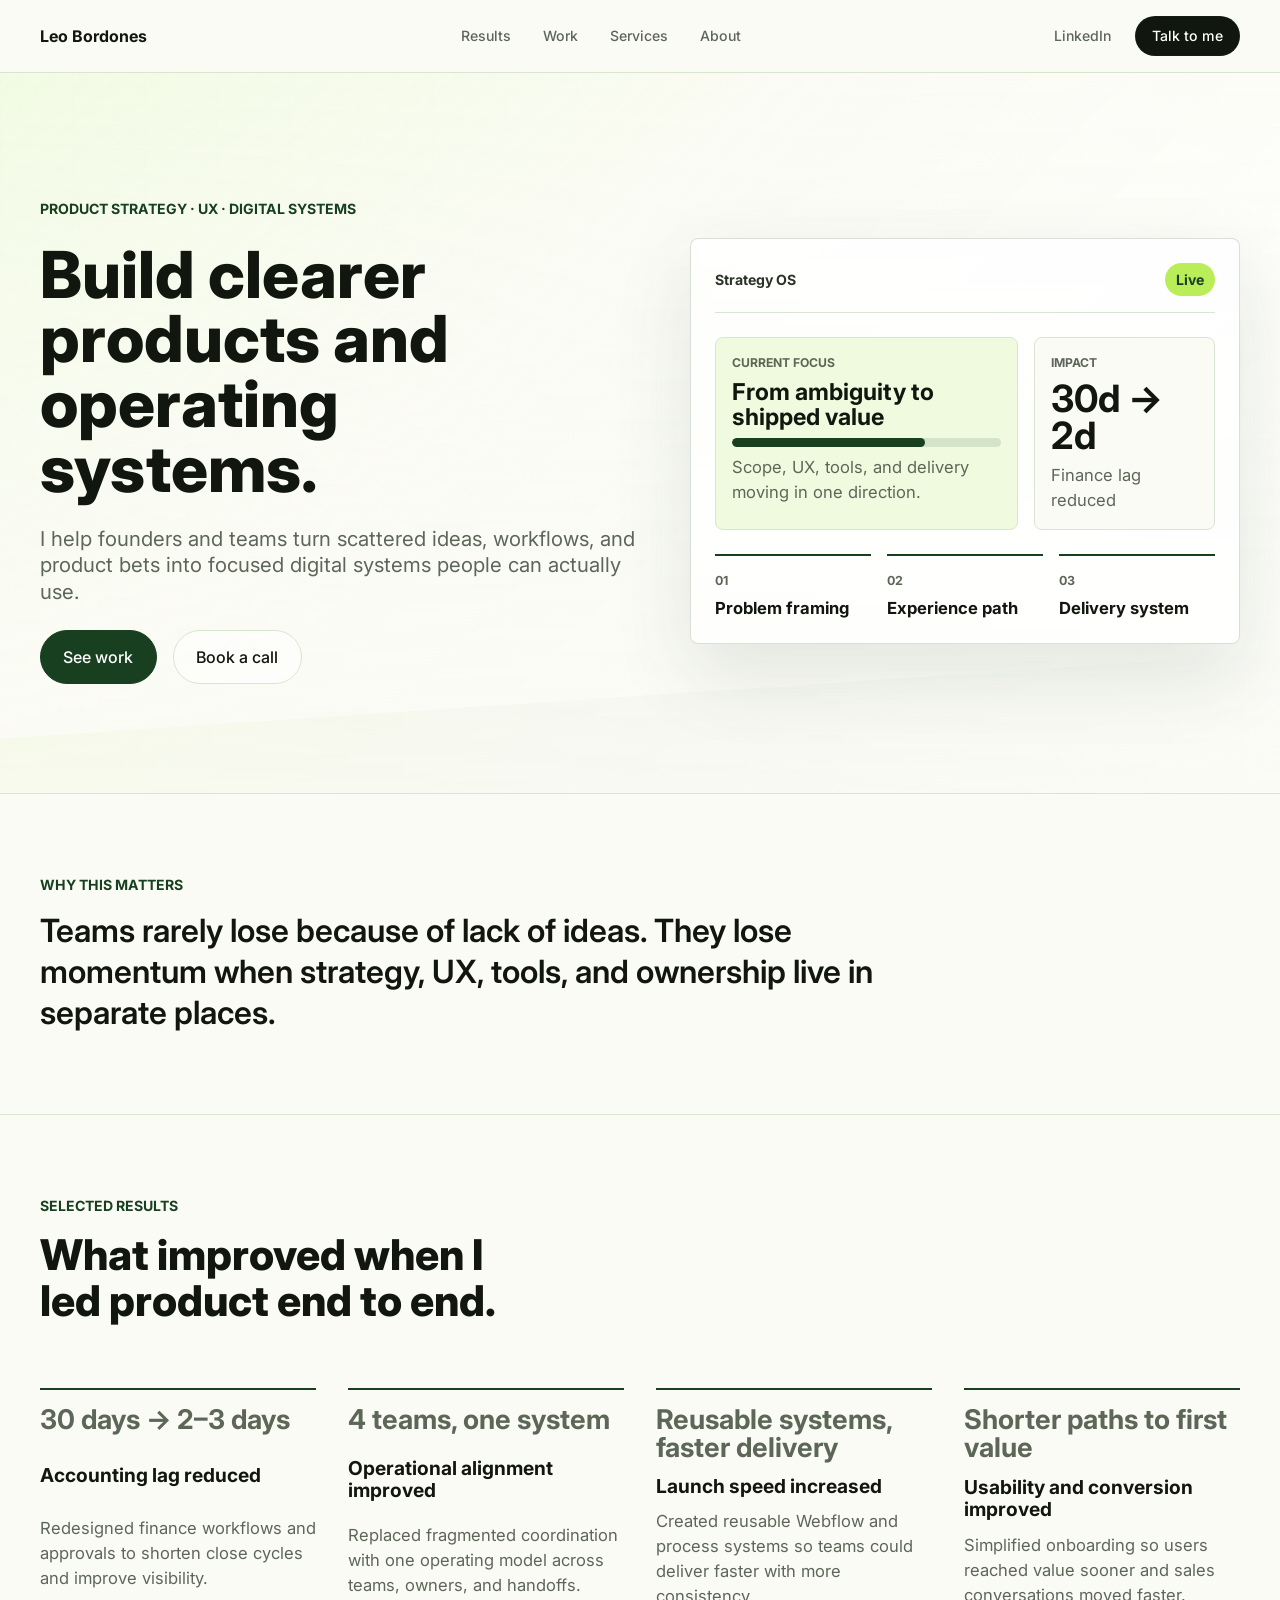
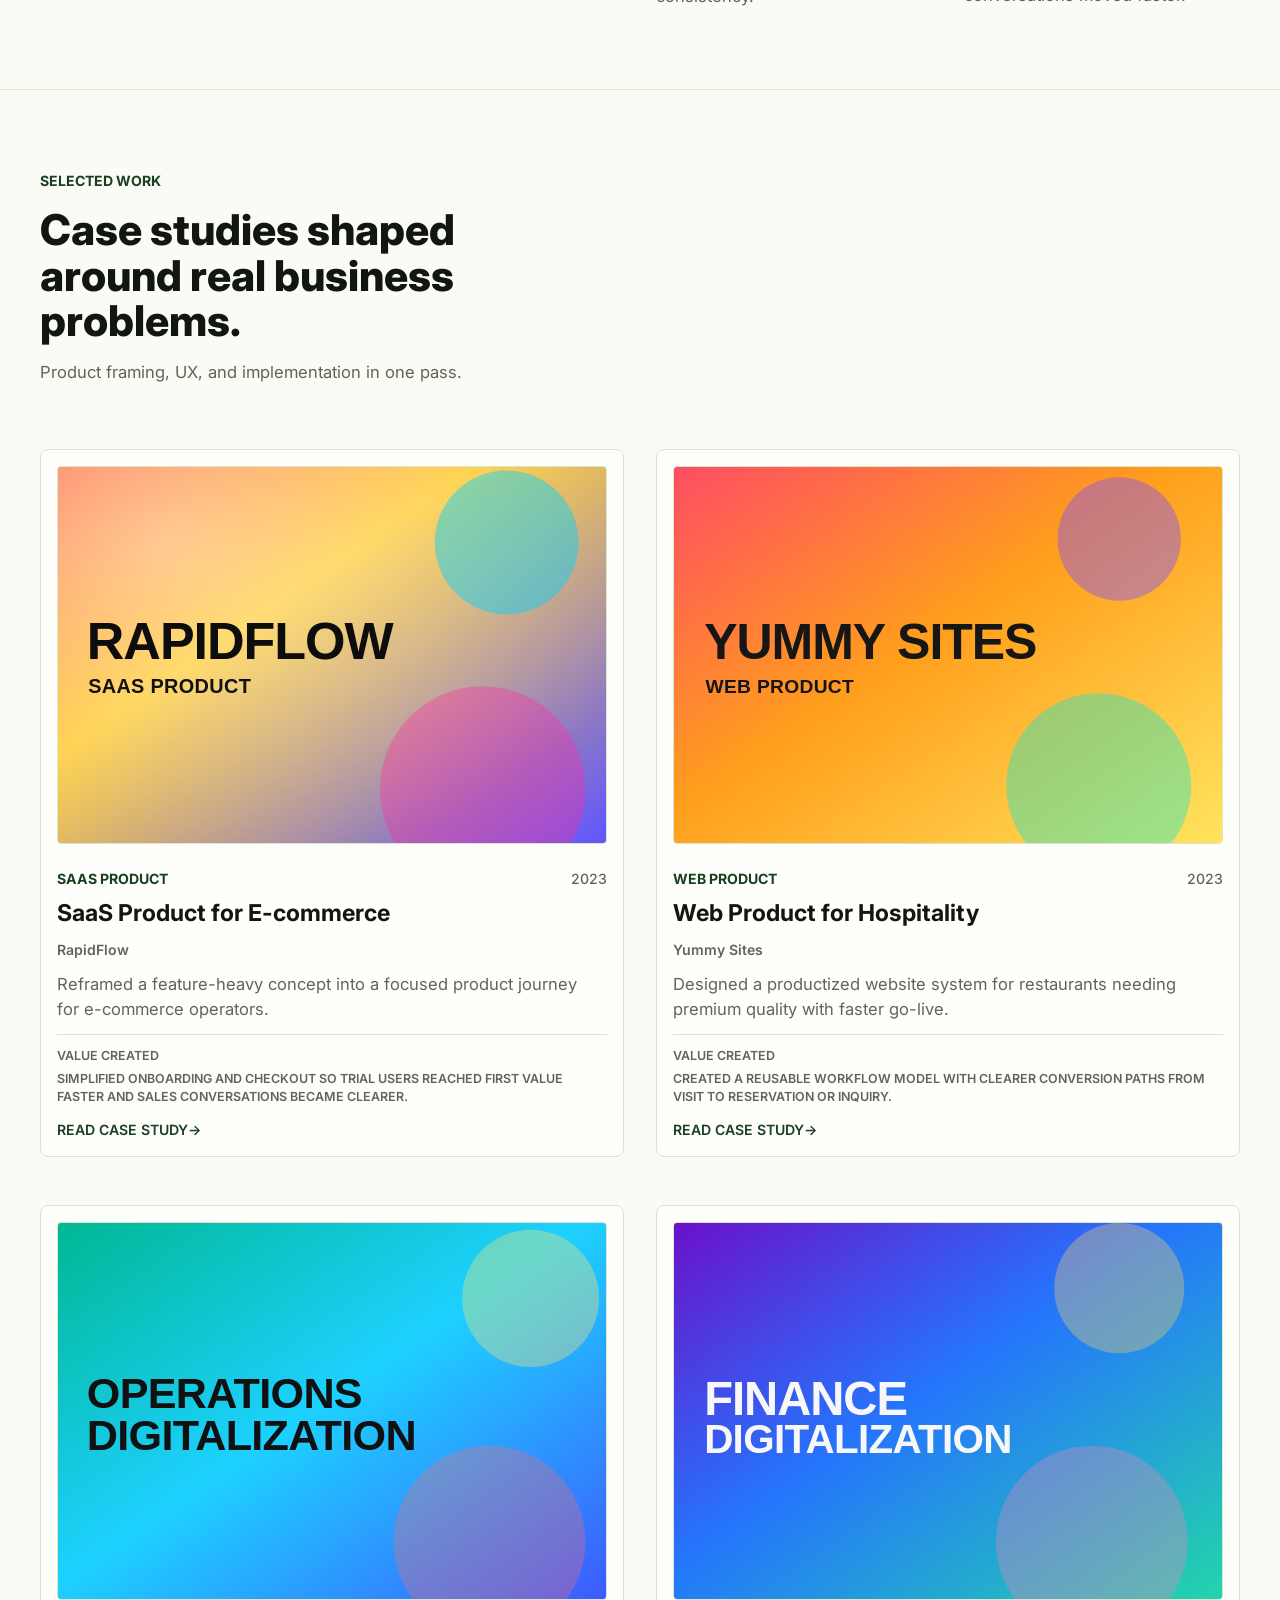
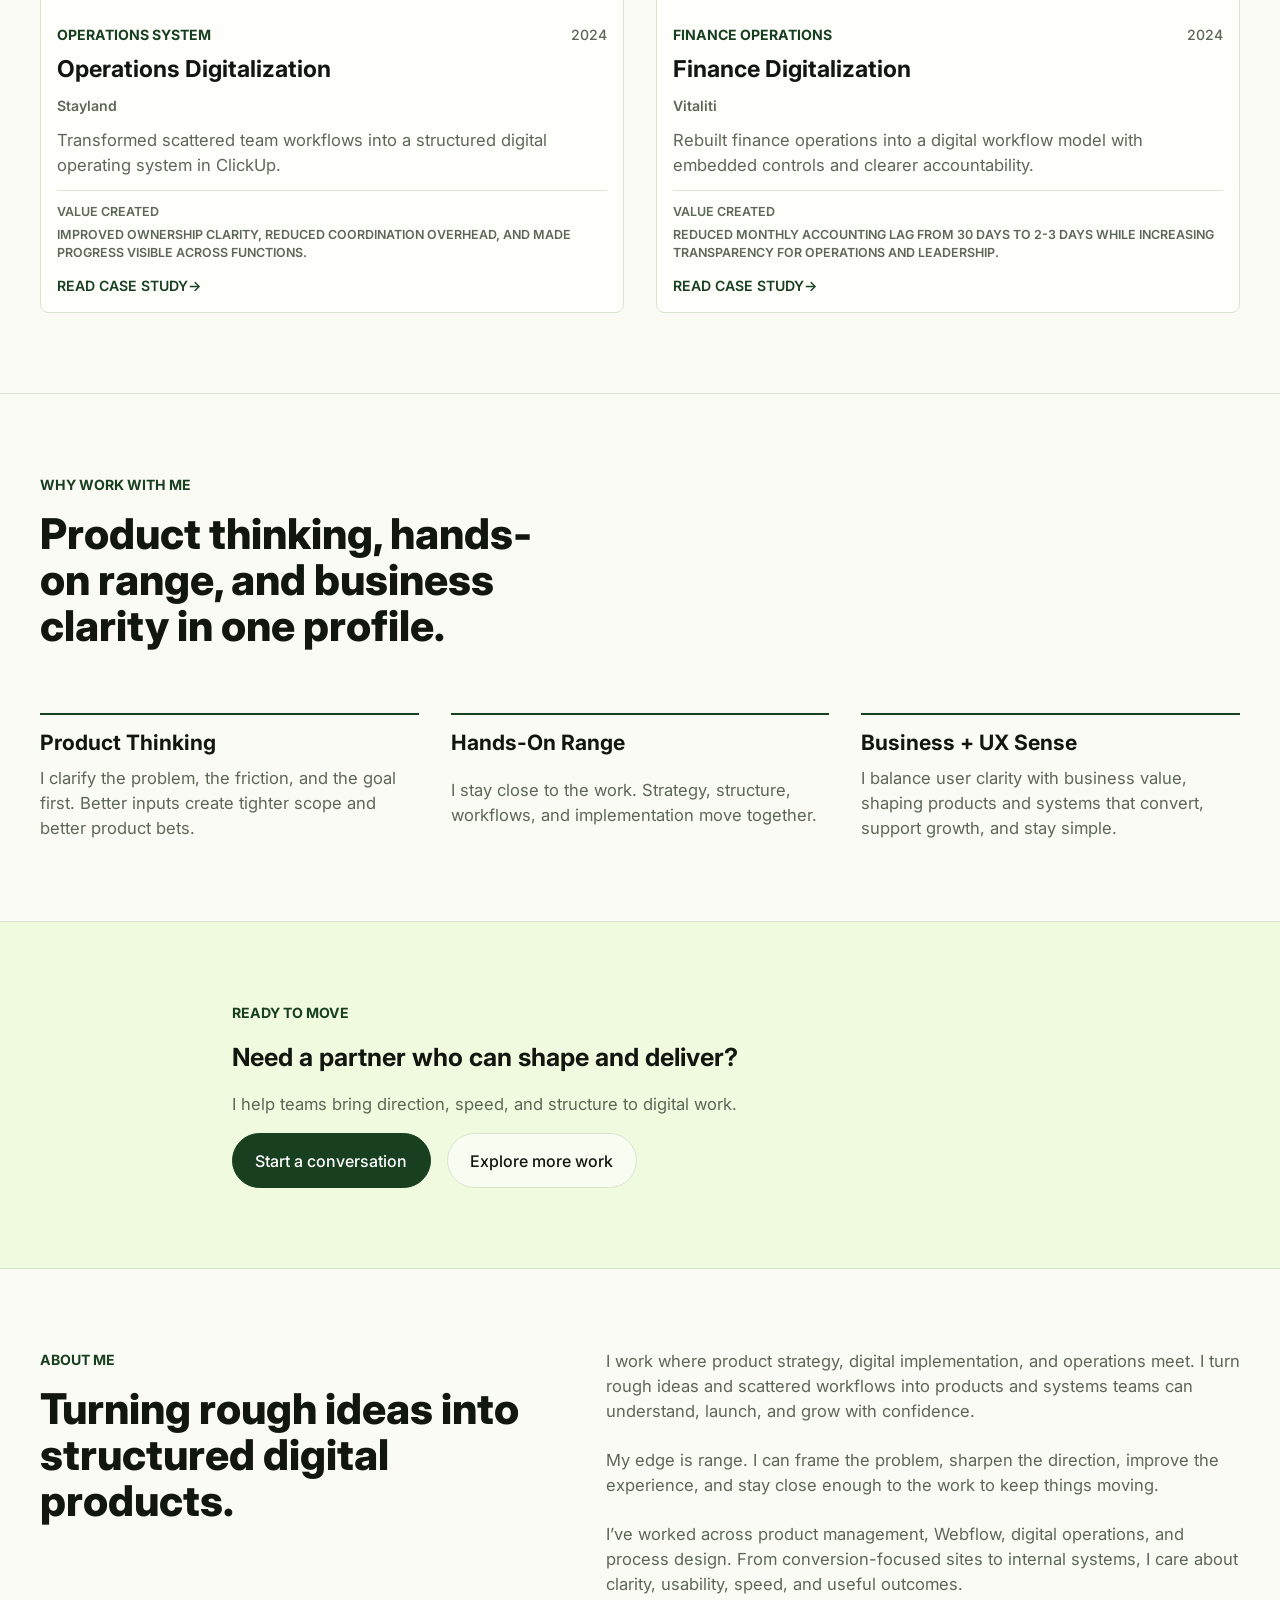
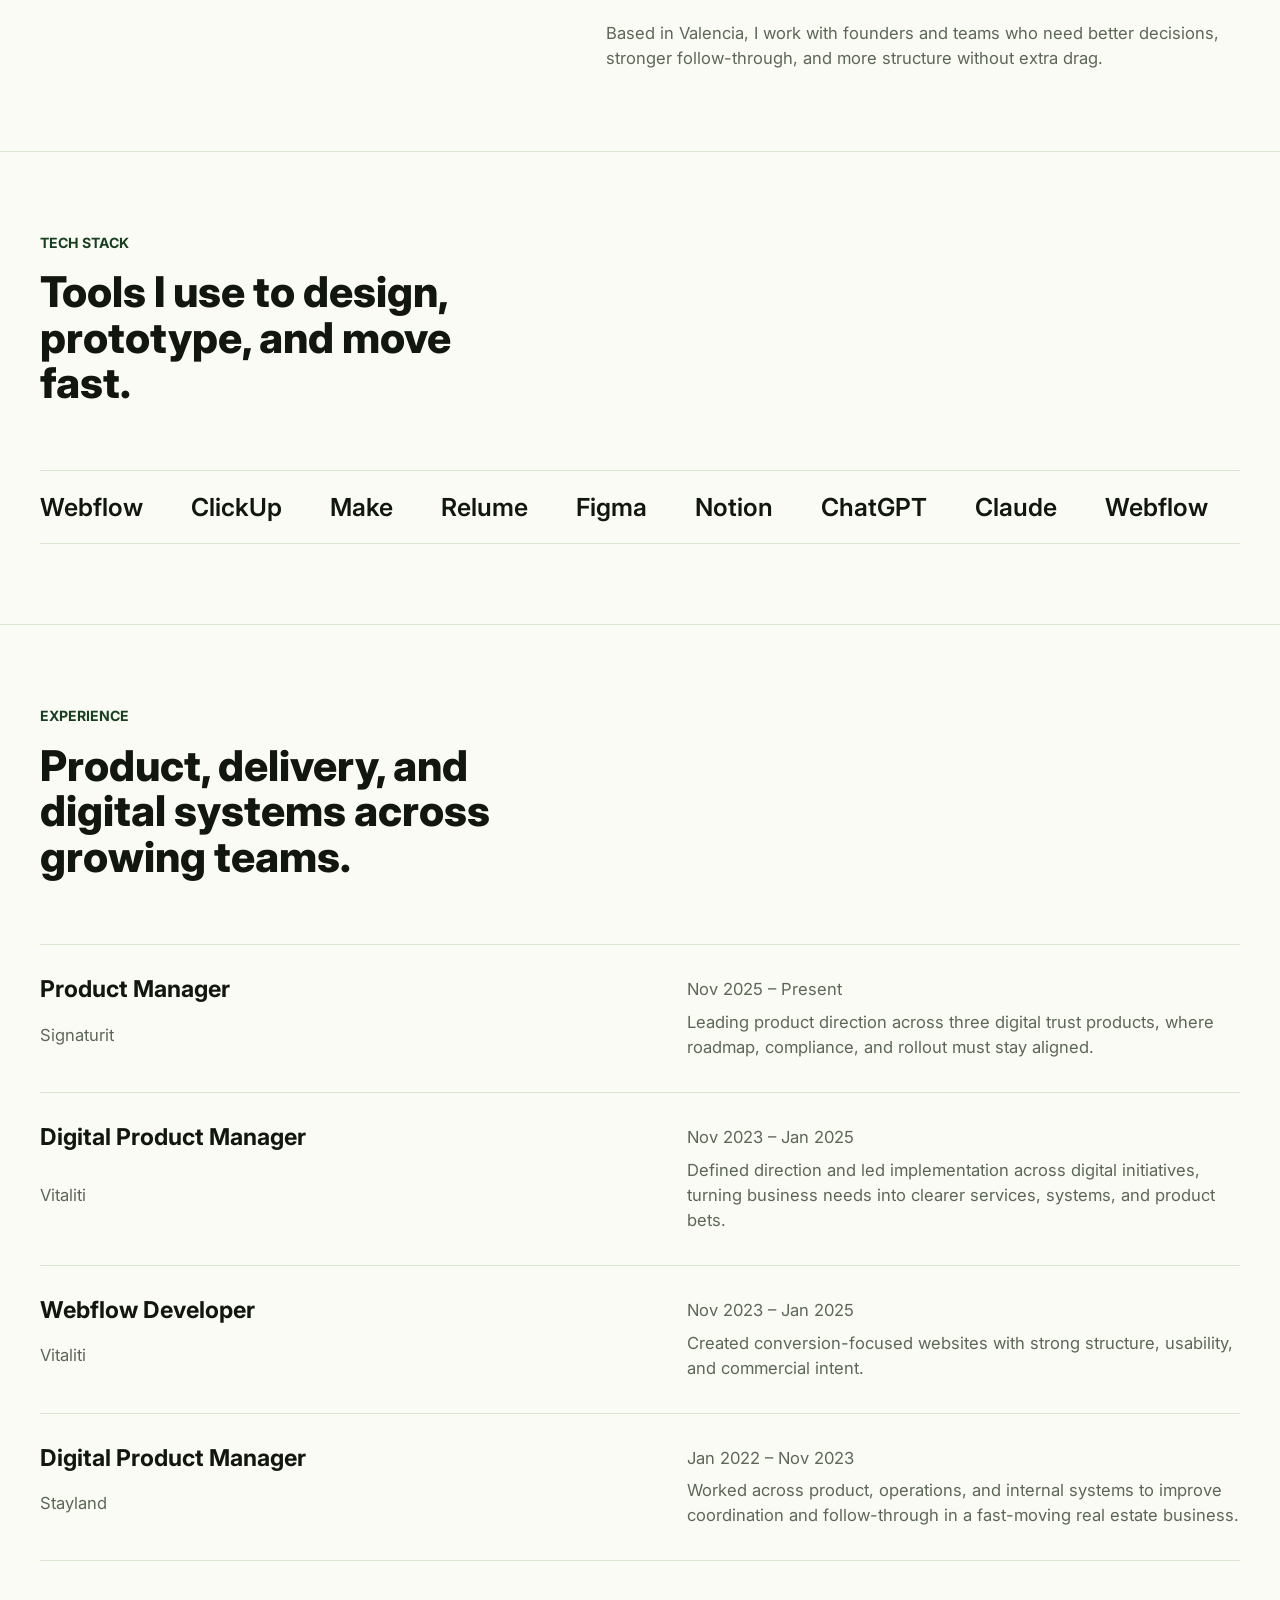
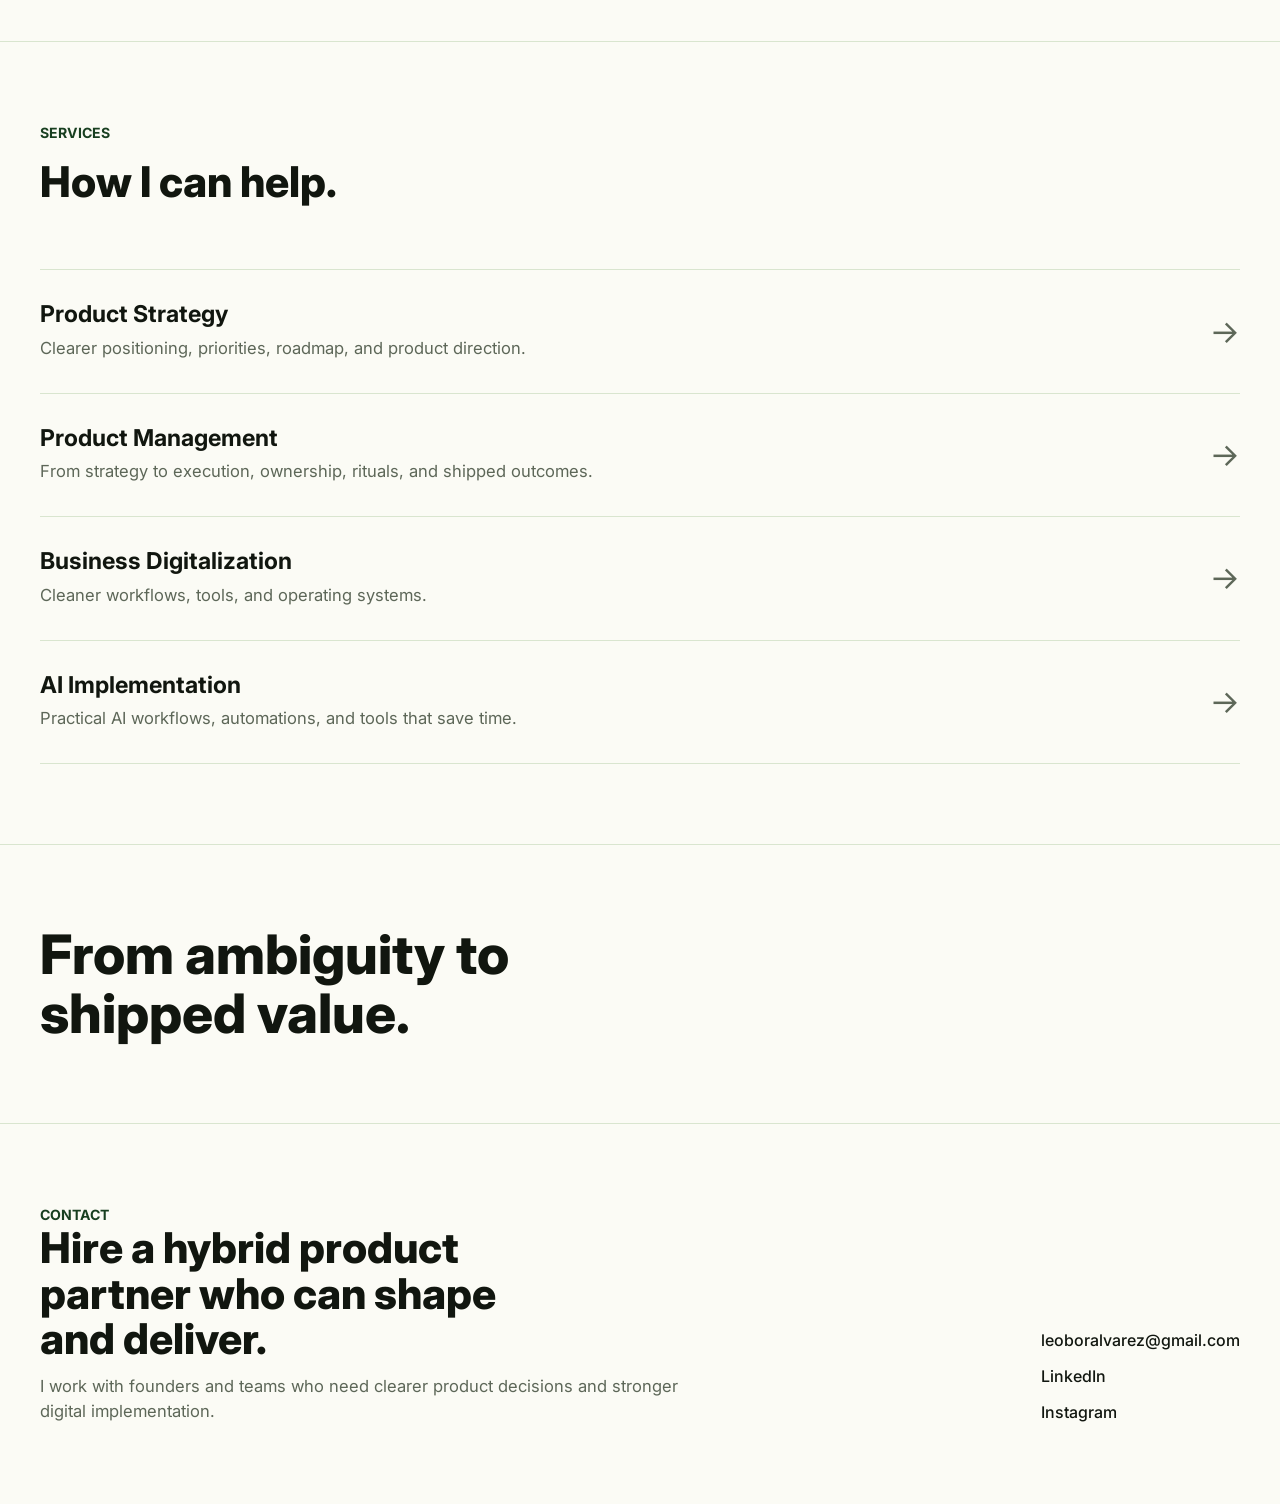
==== commit 02fee1fd: "Update services positioning" ====
--- a/index.html
+++ b/index.html
@@ -315,16 +315,16 @@
           <div class="services-list">
             <article class="service-item">
               <div>
-                <h3>Webflow Development</h3>
-                <p>Conversion-focused websites and landing pages.</p>
+                <h3>Product Strategy</h3>
+                <p>Clearer positioning, priorities, roadmap, and product direction.</p>
               </div>
               <span aria-hidden="true">→</span>
             </article>
 
             <article class="service-item">
               <div>
-                <h3>Product Strategy</h3>
-                <p>Sharper scope, priorities, and product direction.</p>
+                <h3>Product Management</h3>
+                <p>From strategy to execution, ownership, rituals, and shipped outcomes.</p>
               </div>
               <span aria-hidden="true">→</span>
             </article>
@@ -333,6 +333,14 @@
               <div>
                 <h3>Business Digitalization</h3>
                 <p>Cleaner workflows, tools, and operating systems.</p>
+              </div>
+              <span aria-hidden="true">→</span>
+            </article>
+
+            <article class="service-item">
+              <div>
+                <h3>AI Implementation</h3>
+                <p>Practical AI workflows, automations, and tools that save time.</p>
               </div>
               <span aria-hidden="true">→</span>
             </article>
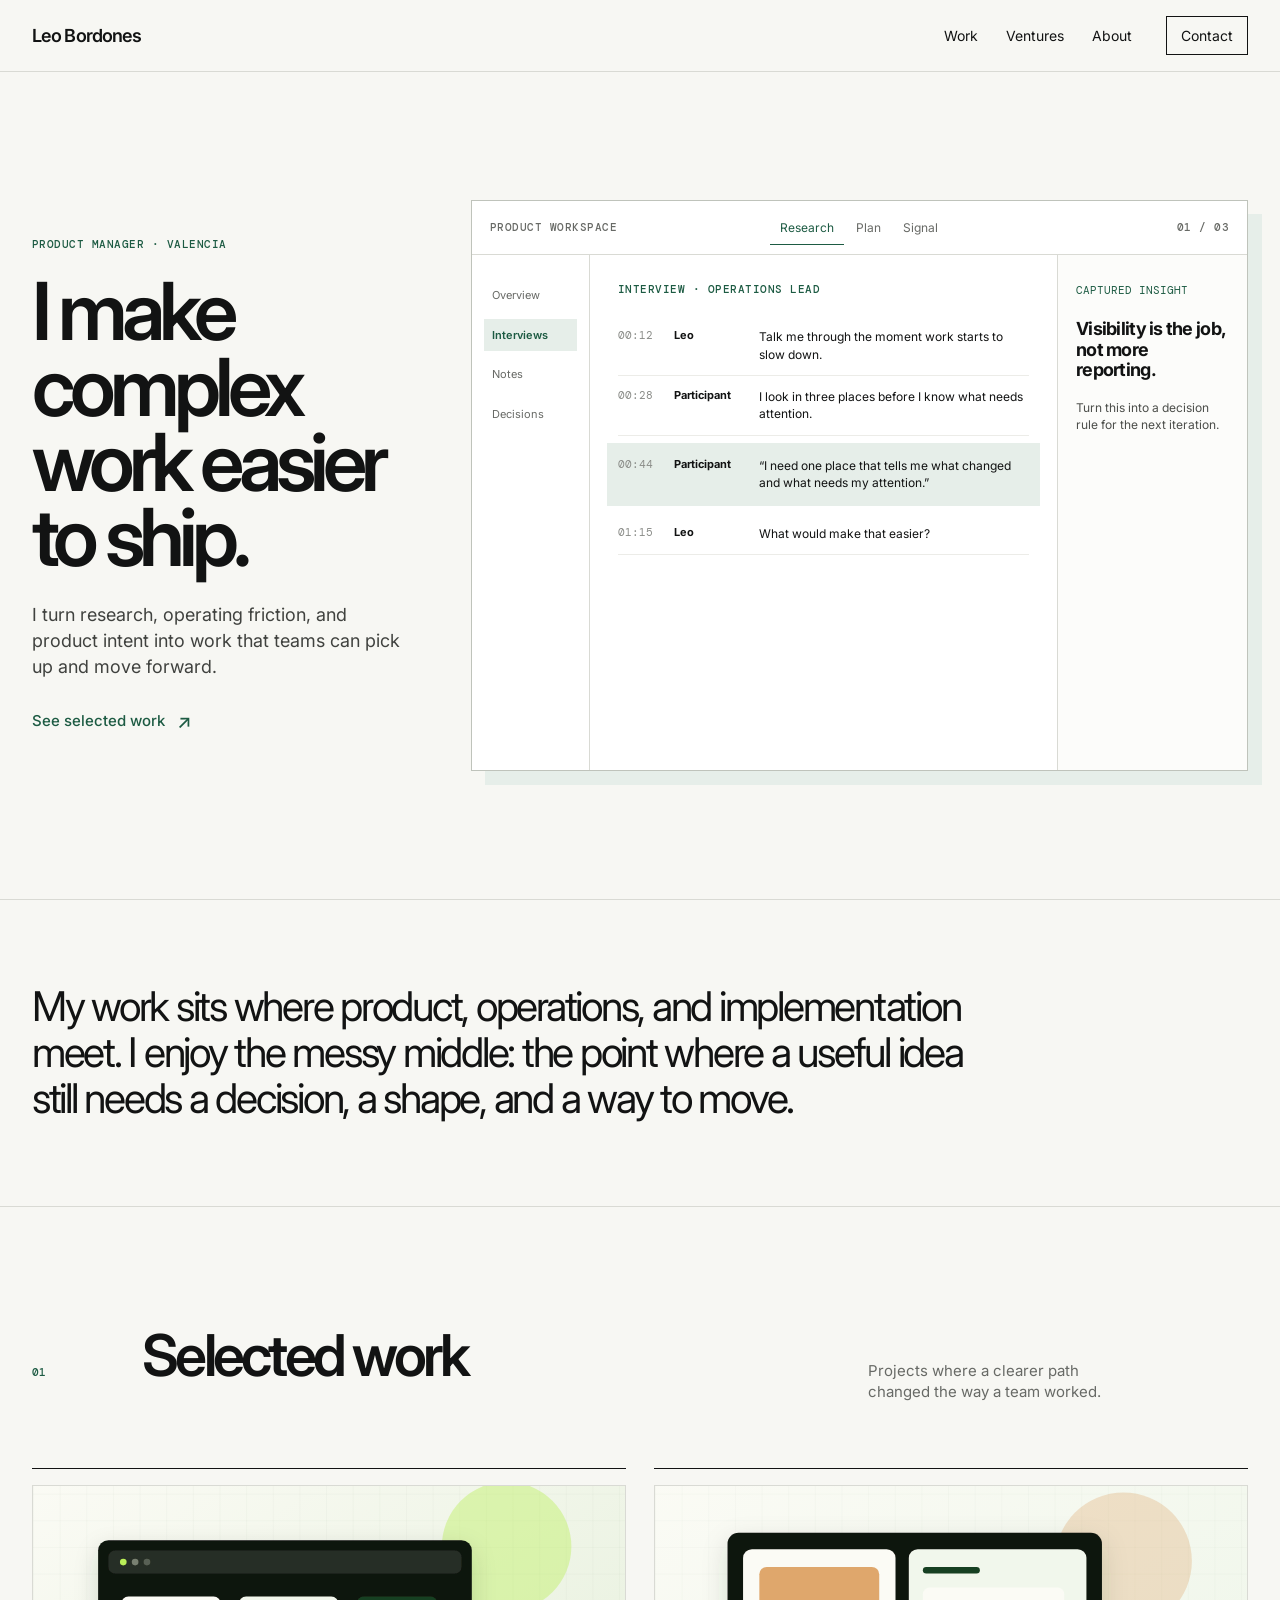
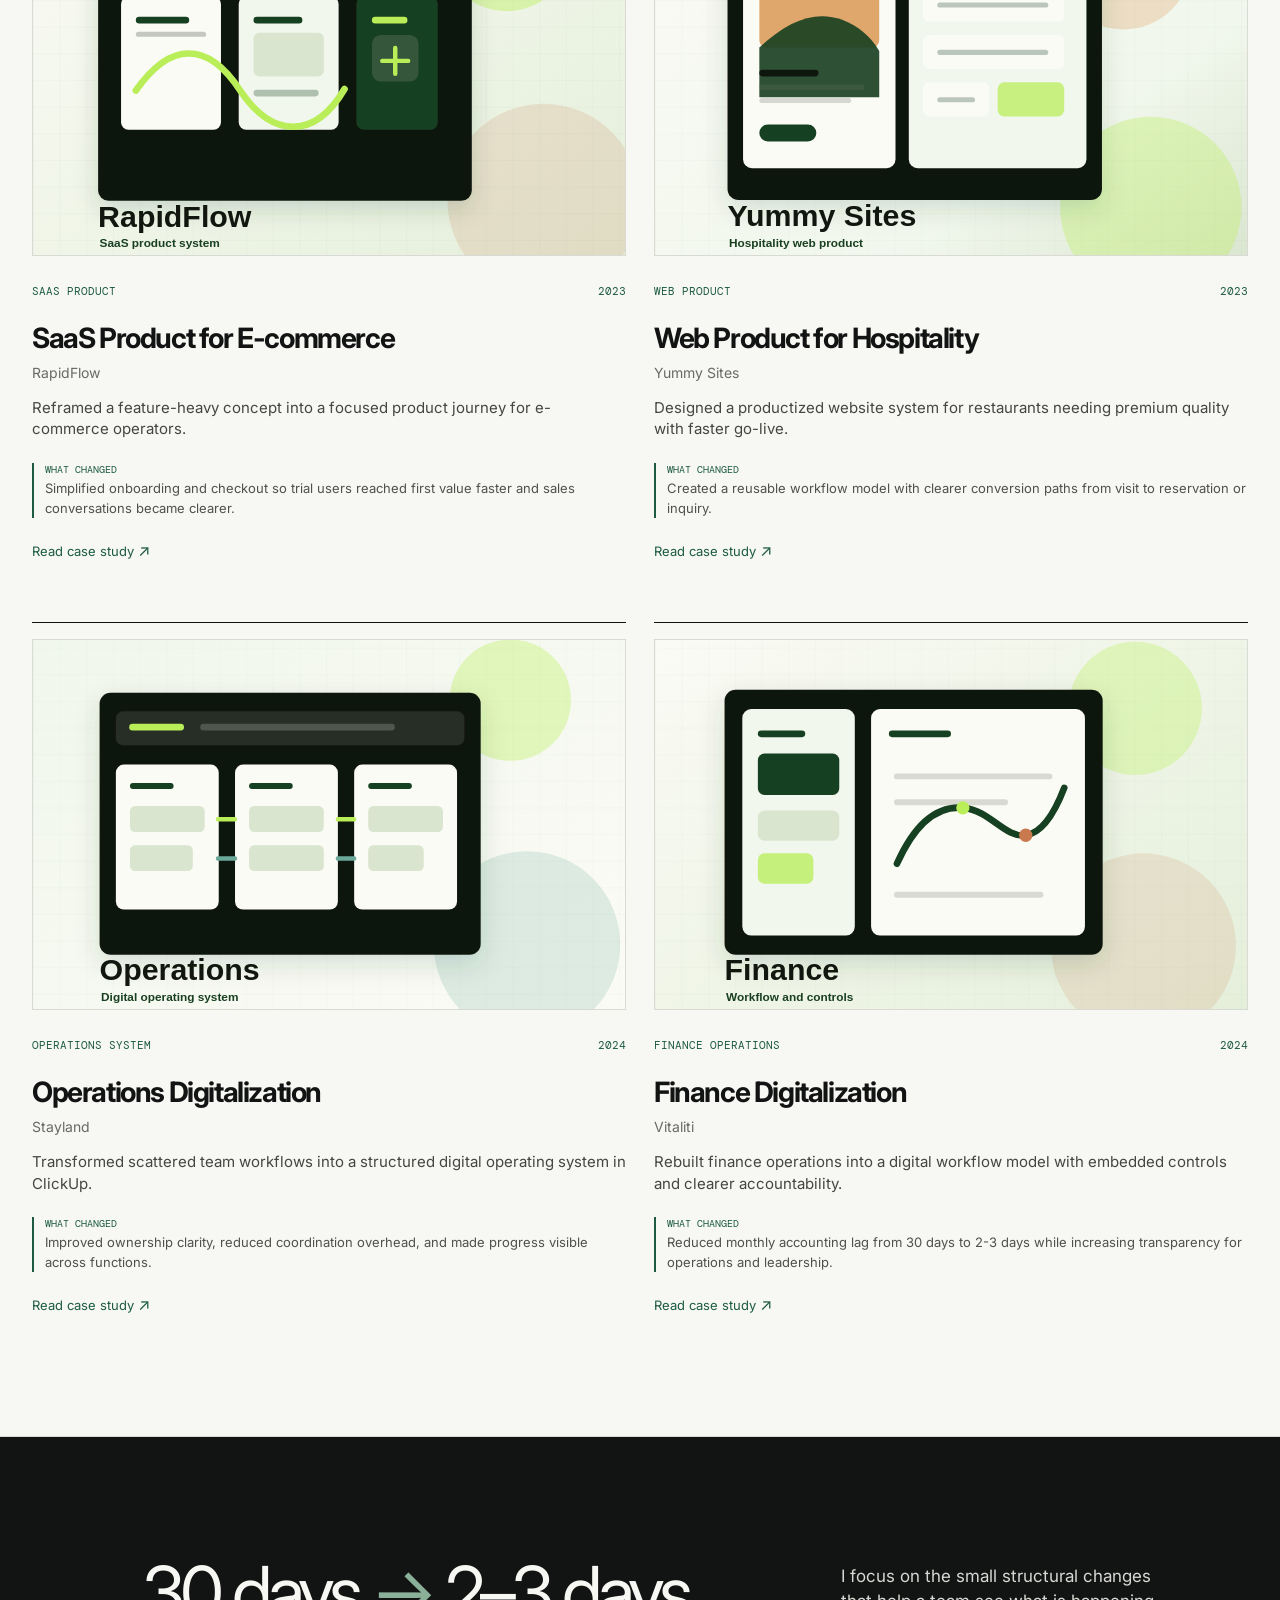
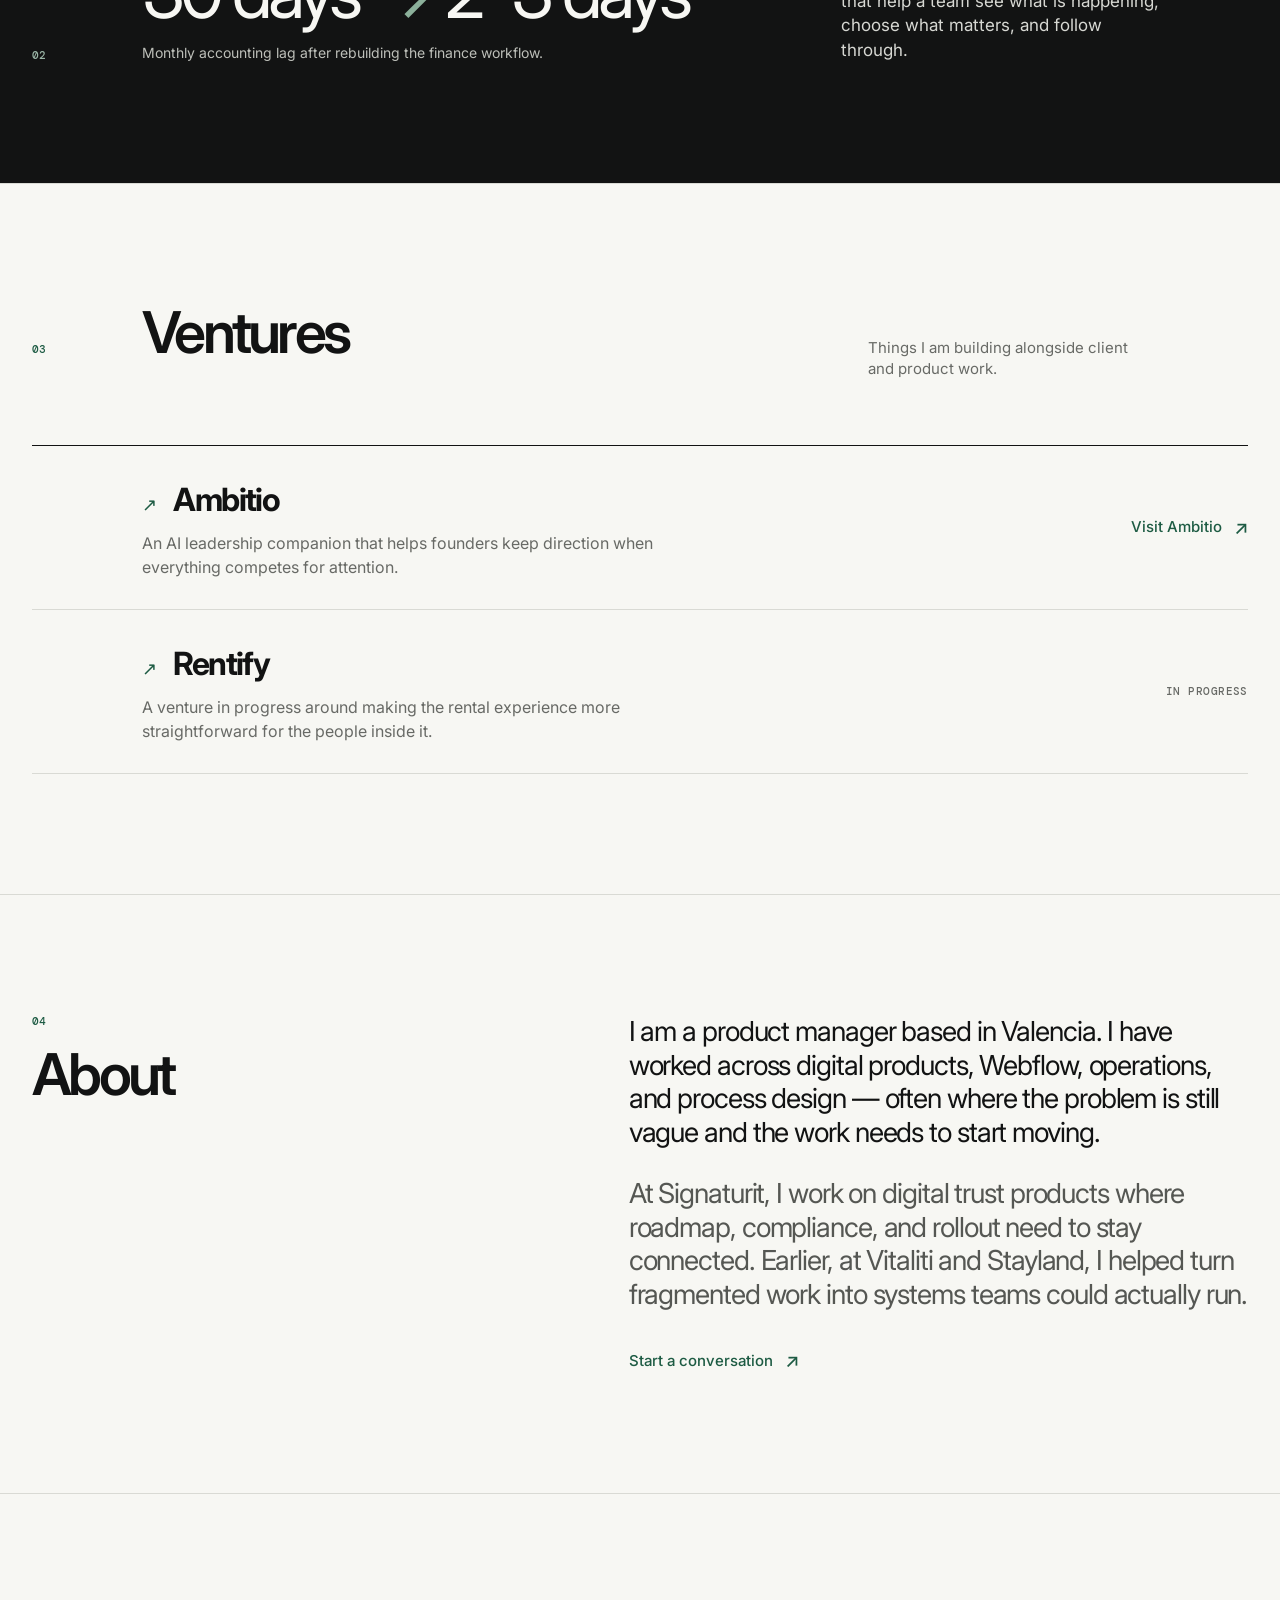
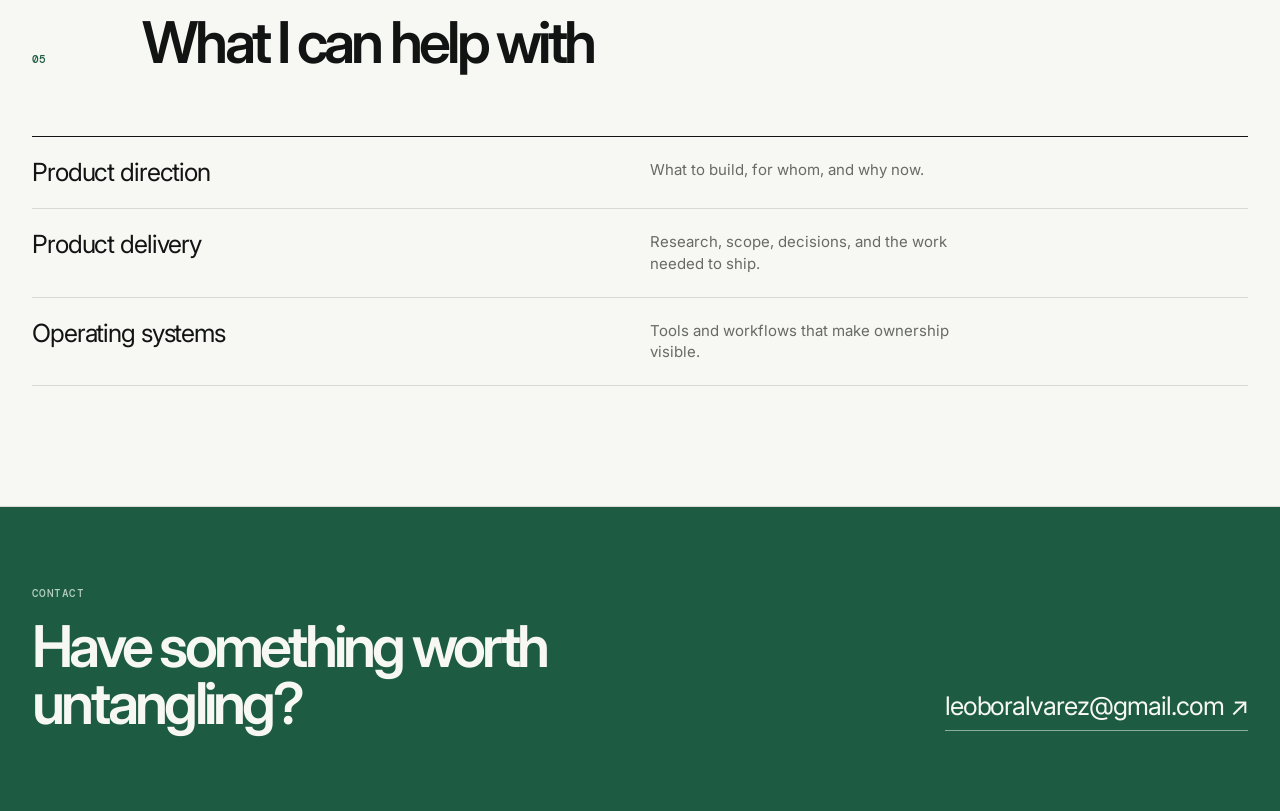
==== commit 0afaa4f0: "Redesign portfolio hero and visual system" ====
--- a/index.html
+++ b/index.html
@@ -3,392 +3,72 @@
   <head>
     <meta charset="UTF-8" />
     <meta name="viewport" content="width=device-width, initial-scale=1.0" />
-    <title>Leo Bordones — Product Strategy, UX, and Digital Systems</title>
-    <meta
-      name="description"
-      content="Leo Bordones helps founders and teams turn rough ideas into clear digital products, usable websites, and scalable operating systems."
-    />
-    <meta name="theme-color" content="#fbfbf5" />
-    <meta property="og:title" content="Leo Bordones — Product Strategy, UX, and Digital Systems" />
-    <meta
-      property="og:description"
-      content="I combine product thinking and hands-on implementation to create digital products that improve clarity, usability, and business momentum."
-    />
-    <meta property="og:type" content="website" />
-    <meta property="og:image" content="assets/og-cover.jpg" />
+    <title>Leo Bordones — Product Manager</title>
+    <meta name="description" content="Leo Bordones is a product manager working across research, operations, UX, and implementation." />
+    <meta name="theme-color" content="#f7f7f3" />
     <link rel="preconnect" href="https://fonts.googleapis.com" />
     <link rel="preconnect" href="https://fonts.gstatic.com" crossorigin />
-    <link
-      href="https://fonts.googleapis.com/css2?family=Inter:wght@400;500;600;700;800&display=swap"
-      rel="stylesheet"
-    />
+    <link href="https://fonts.googleapis.com/css2?family=DM+Mono:wght@400;500&family=Inter:wght@400;500;600;700&display=swap" rel="stylesheet" />
     <link rel="stylesheet" href="styles.css" />
   </head>
   <body data-page="home">
-
+    <a class="skip-link" href="#main-content">Skip to content</a>
     <header class="site-header" id="top">
       <div class="container header-inner">
         <a class="brand" href="#top" aria-label="Leo Bordones home">Leo Bordones</a>
-
-        <button class="nav-toggle" type="button" aria-expanded="false" aria-controls="primary-navigation" aria-label="Open menu">
-          <span class="nav-toggle-line"></span>
-        </button>
-
+        <button class="nav-toggle" type="button" aria-expanded="false" aria-controls="primary-navigation" aria-label="Open menu"><span></span></button>
         <nav class="site-nav" id="primary-navigation" aria-label="Primary navigation">
-          <a href="#results">Results</a>
-          <a href="#work">Work</a>
-          <a href="#services">Services</a>
-          <a href="#about">About</a>
+          <a href="#work">Work</a><a href="#ventures">Ventures</a><a href="#about">About</a>
         </nav>
-
-        <div class="header-socials" aria-label="Social links">
-          <a href="https://www.linkedin.com/in/leobordones/" target="_blank" rel="noreferrer">LinkedIn</a>
-          <a class="nav-cta" href="mailto:leoboralvarez@gmail.com">Talk to me</a>
-        </div>
+        <a class="header-contact" href="mailto:leoboralvarez@gmail.com">Contact</a>
       </div>
     </header>
-
     <main id="main-content">
-      <section class="hero" aria-labelledby="hero-title">
-        <div class="container hero-inner">
-          <div class="hero-content">
-            <p class="eyebrow">Product Strategy · UX · Digital Systems</p>
-            <h1 id="hero-title">Build clearer products and operating systems.</h1>
-            <p class="hero-copy">
-              I help founders and teams turn scattered ideas, workflows, and product bets into focused digital systems people can actually use.
-            </p>
-            <div class="hero-actions">
-              <a class="button button-primary" href="#work">See work</a>
-              <a class="button button-secondary" href="#contact">Book a call</a>
+      <section class="hero">
+        <div class="container hero-layout">
+          <div class="hero-copy">
+            <p class="hero-role">Product manager · Valencia</p>
+            <h1>I make complex work easier to ship.</h1>
+            <p>I turn research, operating friction, and product intent into work that teams can pick up and move forward.</p>
+            <a class="text-link" href="#work">See selected work <span aria-hidden="true">↗</span></a>
+          </div>
+          <div class="artifact" data-artifact aria-label="An interactive product manager workspace preview">
+            <div class="artifact-toolbar">
+              <span class="artifact-title">Product workspace</span>
+              <div class="artifact-tabs" role="tablist" aria-label="Workspace views">
+                <button class="artifact-tab is-active" type="button" role="tab" aria-selected="true" data-artifact-tab="research">Research</button>
+                <button class="artifact-tab" type="button" role="tab" aria-selected="false" data-artifact-tab="plan">Plan</button>
+                <button class="artifact-tab" type="button" role="tab" aria-selected="false" data-artifact-tab="signal">Signal</button>
+              </div><span class="artifact-counter" aria-live="polite">01 / 03</span>
             </div>
-          </div>
-
-          <div class="hero-system" aria-label="Product strategy roadmap preview">
-            <div class="system-topline">
-              <span>Strategy OS</span>
-              <span>Live</span>
-            </div>
-            <div class="system-grid">
-              <div class="system-column system-column-wide">
-                <p class="system-label">Current Focus</p>
-                <h2>From ambiguity to shipped value</h2>
-                <div class="system-progress" aria-hidden="true">
-                  <span style="width: 72%"></span>
-                </div>
-                <p>Scope, UX, tools, and delivery moving in one direction.</p>
-              </div>
-              <div class="system-column">
-                <p class="system-label">Impact</p>
-                <strong>30d → 2d</strong>
-                <span>Finance lag reduced</span>
-              </div>
-            </div>
-            <div class="system-roadmap">
-              <div>
-                <span>01</span>
-                <p>Problem framing</p>
-              </div>
-              <div>
-                <span>02</span>
-                <p>Experience path</p>
-              </div>
-              <div>
-                <span>03</span>
-                <p>Delivery system</p>
-              </div>
+            <div class="artifact-viewport">
+              <section class="artifact-screen research-screen is-active" role="tabpanel" data-artifact-screen="research">
+                <aside class="artifact-sidebar" aria-label="Research navigation"><span>Overview</span><span class="is-selected">Interviews</span><span>Notes</span><span>Decisions</span></aside>
+                <div class="transcript"><div class="workspace-label">Interview · Operations lead</div><p><time>00:12</time><b>Leo</b> Talk me through the moment work starts to slow down.</p><p><time>00:28</time><b>Participant</b> I look in three places before I know what needs attention.</p><p class="quote"><time>00:44</time><b>Participant</b> “I need one place that tells me what changed and what needs my attention.”</p><p><time>01:15</time><b>Leo</b> What would make that easier?</p></div>
+                <aside class="insight-note"><span>Captured insight</span><strong>Visibility is the job, not more reporting.</strong><p>Turn this into a decision rule for the next iteration.</p></aside>
+              </section>
+              <section class="artifact-screen plan-screen" role="tabpanel" data-artifact-screen="plan" hidden>
+                <div class="plan-heading"><span class="workspace-label">Delivery plan · Q3</span><p>From insight to the next useful release.</p></div>
+                <div class="plan-list" aria-label="Priority backlog"><div class="plan-row plan-row-head"><span>Issue</span><span>Why now</span><span>Owner</span><span>State</span></div><div class="plan-row"><b>OPS-241</b><span>Surface changes that need attention</span><span>Product</span><em>In progress</em></div><div class="plan-row"><b>OPS-187</b><span>Bring weekly data into one view</span><span>Data</span><em>Next</em></div><div class="plan-row"><b>OPS-163</b><span>Reduce clicks to reach a decision</span><span>Design</span><em>Next</em></div><div class="plan-row"><b>OPS-208</b><span>Save a view for each team</span><span>Platform</span><em>Later</em></div></div>
+                <p class="plan-footnote">Priority is linked to evidence, not a feature wish list.</p>
+              </section>
+              <section class="artifact-screen signal-screen" role="tabpanel" data-artifact-screen="signal" hidden>
+                <div class="signal-heading"><span class="workspace-label">Product signal</span><p>Is the new path helping people reach the next step?</p></div>
+                <div class="signal-layout"><div class="signal-chart" aria-label="Illustrative activation trend"><svg viewBox="0 0 620 250" role="img" aria-label="Activation trend moving upward"><g class="chart-grid"><line x1="0" y1="25" x2="620" y2="25"/><line x1="0" y1="92" x2="620" y2="92"/><line x1="0" y1="159" x2="620" y2="159"/><line x1="0" y1="226" x2="620" y2="226"/></g><path class="chart-baseline" d="M0,190 C60,188 95,177 140,185 S220,165 280,174 S350,140 410,148 S505,125 620,130"/><path class="chart-line" d="M0,205 C56,188 84,190 133,174 S217,153 269,160 S356,113 414,120 S507,77 620,64"/><circle cx="414" cy="120" r="6"/></svg><div class="chart-axis"><span>Start</span><span>Iteration</span><span>Release</span><span>Now</span></div></div><div class="signal-note"><span>Readout</span><strong>Fewer detours after the change.</strong><p>Keep watching the path before expanding scope.</p></div></div>
+                <p class="artifact-disclaimer">Illustrative workspace, built from the way I connect research, delivery, and outcomes.</p>
+              </section>
             </div>
           </div>
         </div>
       </section>
-
-      <section class="intro section section-divider">
-        <div class="container intro-layout">
-          <p class="section-kicker">Why this matters</p>
-          <p class="intro-copy">
-            Teams rarely lose because of lack of ideas. They lose momentum when strategy, UX, tools, and ownership live in separate places.
-          </p>
-        </div>
-      </section>
-
-      <section class="results section section-divider" id="results" aria-labelledby="results-title">
-        <div class="container">
-          <div class="section-heading">
-            <p class="section-kicker">Selected Results</p>
-            <h2 id="results-title">What improved when I led product end to end.</h2>
-          </div>
-          <div class="results-grid">
-            <article class="result-item">
-              <p class="result-metric">30 days → 2–3 days</p>
-              <h3>Accounting lag reduced</h3>
-              <p>Redesigned finance workflows and approvals to shorten close cycles and improve visibility.</p>
-            </article>
-            <article class="result-item">
-              <p class="result-metric">4 teams, one system</p>
-              <h3>Operational alignment improved</h3>
-              <p>Replaced fragmented coordination with one operating model across teams, owners, and handoffs.</p>
-            </article>
-            <article class="result-item">
-              <p class="result-metric">Reusable systems, faster delivery</p>
-              <h3>Launch speed increased</h3>
-              <p>Created reusable Webflow and process systems so teams could deliver faster with more consistency.</p>
-            </article>
-            <article class="result-item">
-              <p class="result-metric">Shorter paths to first value</p>
-              <h3>Usability and conversion improved</h3>
-              <p>Simplified onboarding so users reached value sooner and sales conversations moved faster.</p>
-            </article>
-          </div>
-        </div>
-      </section>
-
-      <section class="work section section-divider" id="work">
-        <div class="container">
-          <div class="section-heading">
-            <p class="section-kicker">Selected Work</p>
-            <h2>Case studies shaped around real business problems.</h2>
-            <p class="section-lead">
-              Product framing, UX, and implementation in one pass.
-            </p>
-          </div>
-
-          <div class="work-grid" id="project-grid" aria-live="polite"></div>
-        </div>
-      </section>
-
-      <section class="why-work section section-divider" id="why-work" aria-labelledby="why-work-title">
-        <div class="container">
-          <div class="section-heading">
-            <p class="section-kicker">Why Work With Me</p>
-            <h2 id="why-work-title">Product thinking, hands-on range, and business clarity in one profile.</h2>
-          </div>
-          <div class="why-grid">
-            <article class="why-item">
-              <h3>Product Thinking</h3>
-              <p>I clarify the problem, the friction, and the goal first. Better inputs create tighter scope and better product bets.</p>
-            </article>
-            <article class="why-item">
-              <h3>Hands-On Range</h3>
-              <p>I stay close to the work. Strategy, structure, workflows, and implementation move together.</p>
-            </article>
-            <article class="why-item">
-              <h3>Business + UX Sense</h3>
-              <p>I balance user clarity with business value, shaping products and systems that convert, support growth, and stay simple.</p>
-            </article>
-          </div>
-        </div>
-      </section>
-
-      <section class="conversion-cta section section-divider" aria-labelledby="conversion-cta-title">
-        <div class="container conversion-cta-inner">
-          <p class="section-kicker">Ready to Move</p>
-          <h2 id="conversion-cta-title">Need a partner who can shape and deliver?</h2>
-          <p class="conversion-cta-copy">
-            I help teams bring direction, speed, and structure to digital work.
-          </p>
-          <div class="hero-actions">
-            <a class="button button-primary" href="mailto:hello@leonardobordones.com?subject=Project%20Inquiry">Start a conversation</a>
-            <a class="button button-secondary" href="#work">Explore more work</a>
-          </div>
-        </div>
-      </section>
-
-      <section class="about section section-divider" id="about">
-        <div class="container split-layout">
-          <div class="split-title">
-            <p class="section-kicker">About Me</p>
-            <h2>Turning rough ideas into structured digital products.</h2>
-          </div>
-          <div class="split-copy">
-            <p>
-              I work where product strategy, digital implementation, and operations meet. I turn
-              rough ideas and scattered workflows into products and systems teams can
-              understand, launch, and grow with confidence.
-            </p>
-            <p>
-              My edge is range. I can frame the problem, sharpen the direction, improve the
-              experience, and stay close enough to the work to keep things moving.
-            </p>
-            <p>
-              I’ve worked across product management, Webflow, digital operations, and
-              process design. From conversion-focused sites to internal systems, I care
-              about clarity, usability, speed, and useful outcomes.
-            </p>
-            <p>
-              Based in Valencia, I work with founders and teams who need better decisions,
-              stronger follow-through, and more structure without extra drag.
-            </p>
-          </div>
-        </div>
-      </section>
-
-      <section class="stack section section-divider" aria-labelledby="stack-title">
-        <div class="container">
-          <div class="section-heading">
-            <p class="section-kicker">Tech Stack</p>
-            <h2 id="stack-title">Tools I use to design, prototype, and move fast.</h2>
-          </div>
-          <div class="stack-marquee" aria-label="Technology stack logos">
-            <div class="stack-track">
-              <span>Webflow</span>
-              <span>ClickUp</span>
-              <span>Make</span>
-              <span>Relume</span>
-              <span>Figma</span>
-              <span>Notion</span>
-              <span>ChatGPT</span>
-              <span>Claude</span>
-              <span>Webflow</span>
-              <span>ClickUp</span>
-              <span>Make</span>
-              <span>Relume</span>
-              <span>Figma</span>
-              <span>Notion</span>
-              <span>ChatGPT</span>
-              <span>Claude</span>
-            </div>
-          </div>
-        </div>
-      </section>
-
-      <section class="experience section section-divider" id="experience">
-        <div class="container">
-          <div class="section-heading">
-            <p class="section-kicker">Experience</p>
-            <h2>Product, delivery, and digital systems across growing teams.</h2>
-          </div>
-
-          <div class="experience-list">
-            <article class="experience-item">
-              <div>
-                <h3>Product Manager</h3>
-                <p>Signaturit</p>
-              </div>
-              <div>
-                <p>Nov 2025 – Present</p>
-                <p>Leading product direction across three digital trust products, where roadmap, compliance, and rollout must stay aligned.</p>
-              </div>
-            </article>
-
-            <article class="experience-item">
-              <div>
-                <h3>Digital Product Manager</h3>
-                <p>Vitaliti</p>
-              </div>
-              <div>
-                <p>Nov 2023 – Jan 2025</p>
-                <p>Defined direction and led implementation across digital initiatives, turning business needs into clearer services, systems, and product bets.</p>
-              </div>
-            </article>
-
-            <article class="experience-item">
-              <div>
-                <h3>Webflow Developer</h3>
-                <p>Vitaliti</p>
-              </div>
-              <div>
-                <p>Nov 2023 – Jan 2025</p>
-                <p>Created conversion-focused websites with strong structure, usability, and commercial intent.</p>
-              </div>
-            </article>
-
-            <article class="experience-item">
-              <div>
-                <h3>Digital Product Manager</h3>
-                <p>Stayland</p>
-              </div>
-              <div>
-                <p>Jan 2022 – Nov 2023</p>
-                <p>Worked across product, operations, and internal systems to improve coordination and follow-through in a fast-moving real estate business.</p>
-              </div>
-            </article>
-          </div>
-        </div>
-      </section>
-
-      <section class="services section section-divider" id="services">
-        <div class="container">
-          <div class="section-heading">
-            <p class="section-kicker">Services</p>
-            <h2>How I can help.</h2>
-          </div>
-
-          <div class="services-list">
-            <article class="service-item">
-              <div>
-                <h3>Product Strategy</h3>
-                <p>Clearer positioning, priorities, roadmap, and product direction.</p>
-              </div>
-              <span aria-hidden="true">→</span>
-            </article>
-
-            <article class="service-item">
-              <div>
-                <h3>Product Management</h3>
-                <p>From strategy to execution, ownership, rituals, and shipped outcomes.</p>
-              </div>
-              <span aria-hidden="true">→</span>
-            </article>
-
-            <article class="service-item">
-              <div>
-                <h3>Business Digitalization</h3>
-                <p>Cleaner workflows, tools, and operating systems.</p>
-              </div>
-              <span aria-hidden="true">→</span>
-            </article>
-
-            <article class="service-item">
-              <div>
-                <h3>AI Implementation</h3>
-                <p>Practical AI workflows, automations, and tools that save time.</p>
-              </div>
-              <span aria-hidden="true">→</span>
-            </article>
-          </div>
-        </div>
-      </section>
-
-      <section class="statement section section-divider" aria-labelledby="statement-title">
-        <div class="container">
-          <h2 id="statement-title">From ambiguity to shipped value.</h2>
-        </div>
-      </section>
-      <!--
-      <section class="lifestyle section section-divider" aria-labelledby="lifestyle-title">
-        <div class="container">
-          <div class="section-heading">
-            <p class="section-kicker">Lifestyle</p>
-            <h2 id="lifestyle-title">Nature, movement, ambition, and balance.</h2>
-          </div>
-
-          <div class="lifestyle-grid">
-            <img src="assets/lifestyle-1.webp" alt="Leo outdoors near the sea" loading="lazy" />
-            <img src="assets/lifestyle-2.webp" alt="Leo in the mountains" loading="lazy" />
-            <img src="assets/lifestyle-3.webp" alt="Travel and lifestyle moment" loading="lazy" />
-            <img src="assets/lifestyle-4.webp" alt="Sport and movement moment" loading="lazy" />
-          </div>
-        </div>
-      </section>
-      -->
+      <section class="intro-band" aria-label="Introduction"><div class="container"><p>My work sits where product, operations, and implementation meet. I enjoy the messy middle: the point where a useful idea still needs a decision, a shape, and a way to move.</p></div></section>
+      <section class="section work-section" id="work"><div class="container"><div class="section-intro"><p class="section-number">01</p><h2>Selected work</h2><p>Projects where a clearer path changed the way a team worked.</p></div><div class="work-grid" id="project-grid"></div></div></section>
+      <section class="section results-section" aria-label="Selected outcomes"><div class="container results-layout"><p class="section-number">02</p><div><p class="results-figure">30 days <span>→</span> 2–3 days</p><p class="results-caption">Monthly accounting lag after rebuilding the finance workflow.</p></div><p class="results-copy">I focus on the small structural changes that help a team see what is happening, choose what matters, and follow through.</p></div></section>
+      <section class="section ventures-section" id="ventures"><div class="container"><div class="section-intro"><p class="section-number">03</p><h2>Ventures</h2><p>Things I am building alongside client and product work.</p></div><div class="ventures-list"><article class="venture-row"><div><h3>Ambitio</h3><p>An AI leadership companion that helps founders keep direction when everything competes for attention.</p></div><a class="text-link" href="https://useambitio.com/es" target="_blank" rel="noreferrer">Visit Ambitio <span aria-hidden="true">↗</span></a></article><article class="venture-row"><div><h3>Rentify</h3><p>A venture in progress around making the rental experience more straightforward for the people inside it.</p></div><span class="venture-status">In progress</span></article></div></div></section>
+      <section class="section experience-section" id="about"><div class="container split-layout"><div class="section-intro"><p class="section-number">04</p><h2>About</h2></div><div class="about-copy"><p>I am a product manager based in Valencia. I have worked across digital products, Webflow, operations, and process design — often where the problem is still vague and the work needs to start moving.</p><p>At Signaturit, I work on digital trust products where roadmap, compliance, and rollout need to stay connected. Earlier, at Vitaliti and Stayland, I helped turn fragmented work into systems teams could actually run.</p><a class="text-link" href="mailto:leoboralvarez@gmail.com">Start a conversation <span aria-hidden="true">↗</span></a></div></div></section>
+      <section class="section services-section"><div class="container"><div class="section-intro"><p class="section-number">05</p><h2>What I can help with</h2></div><ul class="services-list"><li>Product direction <span>What to build, for whom, and why now.</span></li><li>Product delivery <span>Research, scope, decisions, and the work needed to ship.</span></li><li>Operating systems <span>Tools and workflows that make ownership visible.</span></li></ul></div></section>
     </main>
-
-    <footer class="site-footer section section-divider" id="contact">
-      <div class="container footer-inner">
-        <div>
-          <p class="section-kicker">Contact</p>
-          <h2>Hire a hybrid product partner who can shape and deliver.</h2>
-          <p class="footer-copy">
-            I work with founders and teams who need clearer product decisions and stronger digital implementation.
-          </p>
-        </div>
-        <div class="footer-links">
-          <a href="mailto:leoboralvarez@gmail.com">leoboralvarez@gmail.com</a>
-          <a href="https://www.linkedin.com/in/leobordones/" target="_blank" rel="noreferrer">LinkedIn</a>
-          <a href="https://www.instagram.com/leoboralvarez/" target="_blank" rel="noreferrer">Instagram</a>
-        </div>
-      </div>
-    </footer>
-    <script src="data/projects.js" defer></script>
-    <script src="app.js" defer></script>
+    <footer class="site-footer" id="contact"><div class="container footer-inner"><div><p class="section-number">Contact</p><h2>Have something worth untangling?</h2></div><a class="footer-email" href="mailto:leoboralvarez@gmail.com">leoboralvarez@gmail.com <span aria-hidden="true">↗</span></a></div></footer>
+    <script src="data/projects.js" defer></script><script src="app.js" defer></script>
   </body>
 </html>
--- a/styles.css
+++ b/styles.css
@@ -1,1349 +1,17 @@
-    :root {
-        --color-bg: #fbfbf5;
-        --color-surface: #f1f7ec;
-        --color-surface-strong: #e4efda;
-        --color-text: #11160f;
-        --color-text-muted: #5d6758;
-        --color-border: #d9e5cf;
-        --color-hover: #183f20;
-        --color-white: #ffffff;
-        --color-accent: #b9ee59;
-        --color-accent-soft: #effadf;
-        --color-accent-dark: #183f20;
-        --color-ink-soft: #293326;
-
-        --font-family-base: 'Inter', system-ui, -apple-system, BlinkMacSystemFont, 'Segoe UI', sans-serif;
-        --font-size-hero: 4.05rem;
-        --font-size-h1: 3.35rem;
-        --font-size-h2: 2.65rem;
-        --font-size-h3: 1.45rem;
-        --font-size-body-lg: 1.28rem;
-        --font-size-body: 1.04rem;
-        --font-size-meta: 0.88rem;
-
-        --font-weight-regular: 400;
-        --font-weight-medium: 500;
-        --font-weight-semibold: 600;
-        --font-weight-bold: 700;
-        --font-weight-extrabold: 800;
-
-        --space-2xs: 0.25rem;
-        --space-xs: 0.5rem;
-        --space-sm: 0.75rem;
-        --space-md: 1rem;
-        --space-lg: 1.5rem;
-        --space-xl: 2rem;
-        --space-2xl: 3rem;
-        --space-3xl: 4rem;
-        --space-4xl: 5rem;
-        --space-5xl: 6.5rem;
-
-        --container-max: 1280px;
-        --container-padding-desktop: 2.5rem;
-        --container-padding-tablet: 1.5rem;
-        --container-padding-mobile: 1rem;
-
-        --border-thin: 1px solid var(--color-border);
-        --radius-sm: 4px;
-        --radius-md: 8px;
-
-        --transition-fast: 160ms ease;
-        --transition-base: 240ms ease;
-        --transition-slow: 400ms ease;
-
-        --shadow-none: none;
-        --header-height: 4.5rem;
-      }
-
-      * {
-        box-sizing: border-box;
-      }
-
-      html {
-        scroll-behavior: smooth;
-      }
-
-      body {
-        margin: 0;
-        min-width: 320px;
-        background: var(--color-bg);
-        color: var(--color-text);
-        font-family: var(--font-family-base);
-        font-size: var(--font-size-body);
-        font-weight: var(--font-weight-regular);
-        line-height: 1.5;
-        text-rendering: optimizeLegibility;
-        -webkit-font-smoothing: antialiased;
-        -moz-osx-font-smoothing: grayscale;
-      }
-
-      body::before {
-        content: "";
-        position: fixed;
-        inset: 0;
-        z-index: -1;
-        background:
-          linear-gradient(90deg, rgba(24, 63, 32, 0.035) 1px, transparent 1px),
-          linear-gradient(180deg, rgba(24, 63, 32, 0.035) 1px, transparent 1px);
-        background-size: 72px 72px;
-        mask-image: linear-gradient(180deg, rgba(0, 0, 0, 0.72), rgba(0, 0, 0, 0.05) 72%);
-      }
-
-      img {
-        display: block;
-        max-width: 100%;
-        height: auto;
-      }
-
-      a {
-        color: inherit;
-        text-decoration: none;
-        transition: color var(--transition-fast), opacity var(--transition-fast), background-color var(--transition-fast), border-color var(--transition-fast), transform var(--transition-fast);
-      }
-
-      a:hover {
-        color: var(--color-hover);
-      }
-
-      a:focus-visible,
-      button:focus-visible {
-        outline: 2px solid var(--color-text);
-        outline-offset: 3px;
-      }
-
-      button {
-        font: inherit;
-      }
-
-      p,
-      h1,
-      h2,
-      h3 {
-        margin: 0;
-      }
-
-      .skip-link {
-        position: absolute;
-        left: var(--space-md);
-        top: -3rem;
-        z-index: 100;
-        padding: 0.75rem 1rem;
-        background: var(--color-text);
-        color: var(--color-white);
-      }
-
-      .skip-link:focus {
-        top: 1rem;
-      }
-
-      .container {
-        width: min(100%, var(--container-max));
-        margin: 0 auto;
-        padding-left: var(--container-padding-desktop);
-        padding-right: var(--container-padding-desktop);
-      }
-
-      .section {
-        padding: var(--space-4xl) 0;
-        scroll-margin-top: calc(var(--header-height) + 1.5rem);
-      }
-
-      .section-divider {
-        border-top: var(--border-thin);
-      }
-
-      .site-header {
-        position: sticky;
-        top: 0;
-        z-index: 50;
-        min-height: var(--header-height);
-        background: rgba(251, 251, 245, 0.88);
-        backdrop-filter: blur(18px);
-        border-bottom: var(--border-thin);
-      }
-
-      .header-inner {
-        display: flex;
-        align-items: center;
-        justify-content: space-between;
-        gap: var(--space-lg);
-        min-height: var(--header-height);
-      }
-
-      .brand {
-        font-size: 1rem;
-        font-weight: var(--font-weight-bold);
-        letter-spacing: 0;
-        flex: 0 0 auto;
-      }
-
-      .site-nav {
-        display: flex;
-        align-items: center;
-        justify-content: center;
-        gap: var(--space-xl);
-        flex: 1 1 auto;
-      }
-
-      .site-nav a,
-      .header-socials a {
-        position: relative;
-        font-size: var(--font-size-meta);
-        font-weight: var(--font-weight-medium);
-        color: var(--color-text-muted);
-      }
-
-      .nav-cta {
-        display: inline-flex;
-        align-items: center;
-        min-height: 2.45rem;
-        padding: 0 1rem;
-        border: 1px solid rgba(24, 63, 32, 0.18);
-        border-radius: 999px;
-        background: var(--color-text);
-        color: var(--color-white) !important;
-      }
-
-      .nav-cta:hover {
-        background: var(--color-accent-dark);
-      }
-
-      .site-nav a::after,
-      .header-socials a::after,
-      .footer-links a::after {
-        content: "";
-        position: absolute;
-        left: 0;
-        bottom: -0.15rem;
-        width: 100%;
-        height: 1px;
-        background: currentColor;
-        transform: scaleX(0);
-        transform-origin: left;
-        transition: transform var(--transition-base);
-      }
-
-      .header-socials .nav-cta::after {
-        display: none;
-      }
-
-      .site-nav a:hover::after,
-      .site-nav a:focus-visible::after,
-      .header-socials a:hover::after,
-      .header-socials a:focus-visible::after,
-      .footer-links a:hover::after,
-      .footer-links a:focus-visible::after {
-        transform: scaleX(1);
-      }
-
-      .header-socials {
-        display: flex;
-        align-items: center;
-        gap: var(--space-lg);
-        flex: 0 0 auto;
-      }
-
-      .nav-toggle {
-        display: none;
-        align-items: center;
-        justify-content: center;
-        width: 2.75rem;
-        height: 2.75rem;
-        padding: 0;
-        border: 0;
-        background: transparent;
-        color: var(--color-text);
-        cursor: pointer;
-      }
-
-      .nav-toggle-line,
-      .nav-toggle-line::before,
-      .nav-toggle-line::after {
-        display: block;
-        width: 1.25rem;
-        height: 1.5px;
-        background: currentColor;
-        transition: transform var(--transition-base), opacity var(--transition-fast);
-      }
-
-      .nav-toggle-line {
-        position: relative;
-      }
-
-      .nav-toggle-line::before,
-      .nav-toggle-line::after {
-        content: "";
-        position: absolute;
-        left: 0;
-      }
-
-      .nav-toggle-line::before {
-        top: -0.38rem;
-      }
-
-      .nav-toggle-line::after {
-        top: 0.38rem;
-      }
-
-      .nav-open .nav-toggle-line {
-        background: transparent;
-      }
-
-      .nav-open .nav-toggle-line::before {
-        transform: translateY(0.38rem) rotate(45deg);
-      }
-
-      .nav-open .nav-toggle-line::after {
-        transform: translateY(-0.38rem) rotate(-45deg);
-      }
-
-      .hero {
-        position: relative;
-        overflow: hidden;
-        isolation: isolate;
-        padding: var(--space-4xl) 0 var(--space-3xl);
-        min-height: calc(88svh - var(--header-height));
-        display: grid;
-        align-items: center;
-        background:
-          linear-gradient(135deg, rgba(239, 250, 223, 0.82) 0%, rgba(251, 251, 245, 0.92) 44%, rgba(255, 255, 255, 0.88) 100%);
-      }
-
-      .hero::before {
-        content: "";
-        position: absolute;
-        inset: auto -10% -18% -10%;
-        height: 42%;
-        z-index: -2;
-        background: linear-gradient(90deg, rgba(185, 238, 89, 0.34), rgba(24, 63, 32, 0.08), transparent);
-        clip-path: polygon(0 42%, 100% 8%, 100% 100%, 0% 100%);
-      }
-
-      .hero::after {
-        content: "";
-        position: absolute;
-        inset: 0;
-        z-index: -1;
-        background: linear-gradient(180deg, rgba(251, 251, 245, 0) 0%, rgba(251, 251, 245, 0.84) 100%);
-        pointer-events: none;
-      }
-
-      .hero-inner {
-        position: relative;
-        z-index: 1;
-        display: grid;
-        grid-template-columns: minmax(0, 0.9fr) minmax(380px, 0.8fr);
-        gap: var(--space-xl);
-        align-items: center;
-      }
-
-      .hero-content {
-        display: grid;
-        gap: var(--space-lg);
-      }
-
-      .eyebrow,
-      .section-kicker,
-      .project-category {
-        font-size: var(--font-size-meta);
-        font-weight: var(--font-weight-bold);
-        letter-spacing: 0;
-        text-transform: uppercase;
-        color: var(--color-accent-dark);
-      }
-
-      .hero h1 {
-        max-width: 12ch;
-        font-size: var(--font-size-hero);
-        line-height: 1;
-        letter-spacing: 0;
-        font-weight: var(--font-weight-extrabold);
-      }
-
-      .hero-copy {
-        max-width: 40rem;
-        font-size: var(--font-size-body-lg);
-        line-height: 1.3;
-        color: var(--color-text-muted);
-      }
-
-      .hero-system {
-        display: grid;
-        gap: var(--space-lg);
-        padding: var(--space-lg);
-        border: 1px solid rgba(24, 63, 32, 0.16);
-        border-radius: var(--radius-md);
-        background: rgba(255, 255, 255, 0.82);
-        box-shadow: 0 30px 80px rgba(24, 63, 32, 0.12);
-        transform: translateY(0);
-        animation: heroFloat 8s ease-in-out infinite;
-      }
-
-      .system-topline,
-      .system-grid,
-      .system-roadmap {
-        display: grid;
-        gap: var(--space-md);
-      }
-
-      .system-topline {
-        grid-template-columns: 1fr auto;
-        align-items: center;
-        padding-bottom: var(--space-md);
-        border-bottom: var(--border-thin);
-        font-size: var(--font-size-meta);
-        font-weight: var(--font-weight-bold);
-        color: var(--color-ink-soft);
-      }
-
-      .system-topline span:last-child {
-        padding: 0.35rem 0.7rem;
-        border-radius: 999px;
-        background: var(--color-accent);
-        color: var(--color-accent-dark);
-      }
-
-      .system-grid {
-        grid-template-columns: minmax(0, 1.25fr) minmax(140px, 0.75fr);
-      }
-
-      .system-column {
-        display: grid;
-        align-content: start;
-        gap: var(--space-xs);
-        min-height: 12rem;
-        padding: var(--space-md);
-        border: var(--border-thin);
-        border-radius: var(--radius-md);
-        background: var(--color-bg);
-      }
-
-      .system-column-wide {
-        background: var(--color-accent-soft);
-      }
-
-      .system-label {
-        font-size: 0.76rem;
-        font-weight: var(--font-weight-bold);
-        text-transform: uppercase;
-        color: var(--color-text-muted);
-      }
-
-      .system-column h2 {
-        font-size: 1.45rem;
-        line-height: 1.08;
-        letter-spacing: 0;
-      }
-
-      .system-column p,
-      .system-column span {
-        color: var(--color-text-muted);
-      }
-
-      .system-column strong {
-        font-size: 2.35rem;
-        line-height: 1;
-        letter-spacing: 0;
-      }
-
-      .system-progress {
-        overflow: hidden;
-        height: 0.55rem;
-        border-radius: 999px;
-        background: rgba(24, 63, 32, 0.12);
-      }
-
-      .system-progress span {
-        display: block;
-        height: 100%;
-        border-radius: inherit;
-        background: var(--color-accent-dark);
-        animation: progressIn 1100ms ease-out both;
-      }
-
-      .system-roadmap {
-        grid-template-columns: repeat(3, minmax(0, 1fr));
-      }
-
-      .system-roadmap div {
-        display: grid;
-        gap: var(--space-xs);
-        padding-top: var(--space-md);
-        border-top: 2px solid var(--color-accent-dark);
-      }
-
-      .system-roadmap span {
-        font-size: 0.78rem;
-        font-weight: var(--font-weight-bold);
-        color: var(--color-text-muted);
-      }
-
-      .system-roadmap p {
-        font-weight: var(--font-weight-bold);
-        line-height: 1.2;
-      }
-
-      .hero-actions {
-        display: flex;
-        flex-wrap: wrap;
-        gap: var(--space-md);
-      }
-
-      .button {
-        display: inline-flex;
-        align-items: center;
-        justify-content: center;
-        gap: 0.5rem;
-        min-height: 3.25rem;
-        padding: 0.9rem 1.4rem;
-        border: var(--border-thin);
-        border-radius: 999px;
-        font-size: 1rem;
-        font-weight: var(--font-weight-medium);
-        letter-spacing: 0;
-        transition: transform var(--transition-fast), background-color var(--transition-fast), color var(--transition-fast), border-color var(--transition-fast);
-      }
-
-      .button:hover {
-        transform: translateY(-1px);
-      }
-
-      .button-primary {
-        background: var(--color-accent-dark);
-        color: var(--color-white);
-        border-color: var(--color-accent-dark);
-      }
-
-      .button-primary:hover {
-        color: var(--color-white);
-        background: #0f2c15;
-      }
-
-      .button-secondary {
-        background: rgba(255, 255, 255, 0.56);
-      }
-
-      .button-secondary:hover {
-        background: var(--color-accent-soft);
-        border-color: rgba(24, 63, 32, 0.22);
-      }
-
-      .intro-layout {
-        display: grid;
-        gap: var(--space-md);
-      }
-
-      .intro-copy {
-        max-width: 56rem;
-        font-size: 2rem;
-        line-height: 1.28;
-        letter-spacing: 0;
-        font-weight: var(--font-weight-semibold);
-      }
-
-      .section-heading {
-        display: grid;
-        gap: var(--space-md);
-        margin-bottom: var(--space-3xl);
-      }
-
-      .section-lead {
-        max-width: 58ch;
-        color: var(--color-text-muted);
-      }
-
-      .section-heading h2,
-      .split-title h2,
-      .statement h2,
-      .site-footer h2 {
-        max-width: 18ch;
-        font-size: var(--font-size-h2);
-        line-height: 1.08;
-        letter-spacing: 0;
-        font-weight: var(--font-weight-extrabold);
-      }
-
-      .work-grid {
-        display: grid;
-        grid-template-columns: repeat(2, minmax(0, 1fr));
-        gap: var(--space-2xl) var(--space-xl);
-      }
-
-      .project-card {
-        display: grid;
-        gap: var(--space-lg);
-        padding: var(--space-md);
-        border: var(--border-thin);
-        border-radius: var(--radius-md);
-        background: rgba(255, 255, 255, 0.62);
-        transition: transform var(--transition-base), border-color var(--transition-fast), box-shadow var(--transition-fast);
-      }
-
-      .project-card:hover,
-      .project-card:focus-within {
-        transform: translateY(-2px);
-        border-color: rgba(24, 63, 32, 0.24);
-        box-shadow: 0 20px 50px rgba(24, 63, 32, 0.08);
-      }
-
-      .project-media {
-        overflow: hidden;
-        background: var(--color-surface);
-        border: var(--border-thin);
-        border-radius: var(--radius-sm);
-        aspect-ratio: 16 / 11;
-        transition: border-color var(--transition-fast);
-      }
-
-      .project-media img {
-        width: 100%;
-        height: 100%;
-        object-fit: cover;
-        transition: transform var(--transition-slow), filter var(--transition-base);
-      }
-
-      .project-card:hover .project-media img,
-      .project-card:focus-within .project-media img {
-        transform: scale(1.03);
-        filter: saturate(1.05);
-      }
-
-      .project-meta {
-        display: grid;
-        gap: var(--space-sm);
-      }
-
-      .project-meta-top {
-        display: flex;
-        align-items: center;
-        justify-content: space-between;
-        gap: var(--space-sm);
-      }
-
-      .project-year {
-        font-size: var(--font-size-meta);
-        font-weight: var(--font-weight-medium);
-        color: var(--color-text-muted);
-      }
-
-      .project-meta h3 a {
-        color: inherit;
-      }
-
-      .project-meta h3 a:hover,
-      .project-meta h3 a:focus-visible {
-        text-decoration: underline;
-        text-decoration-thickness: 1px;
-        text-underline-offset: 0.18rem;
-      }
-
-      .project-company {
-        font-size: var(--font-size-meta);
-        font-weight: var(--font-weight-semibold);
-        color: var(--color-text-muted);
-      }
-
-      .project-summary {
-        max-width: 52ch;
-        color: var(--color-text-muted);
-      }
-
-      .project-value {
-        display: grid;
-        gap: var(--space-2xs);
-        padding-top: var(--space-sm);
-        border-top: var(--border-thin);
-        color: var(--color-text-muted);
-      }
-
-      .project-value span {
-        font-size: 0.78rem;
-        font-weight: var(--font-weight-semibold);
-        letter-spacing: 0;
-        text-transform: uppercase;
-      }
-
-      .project-value-text {
-        font-size: 1rem;
-        letter-spacing: 0;
-        text-transform: none;
-        font-weight: var(--font-weight-regular);
-      }
-
-      .project-link {
-        width: fit-content;
-        font-size: var(--font-size-meta);
-        font-weight: var(--font-weight-semibold);
-        text-transform: uppercase;
-        letter-spacing: 0;
-        color: var(--color-accent-dark);
-      }
-
-      .project-link::after {
-        content: " \2192";
-        display: inline-block;
-        transition: transform var(--transition-fast);
-      }
-
-      .project-card:hover .project-link::after,
-      .project-card:focus-within .project-link::after {
-        transform: translateX(2px);
-      }
-
-      .project-meta h3,
-      .experience-item h3,
-      .service-item h3 {
-        font-size: var(--font-size-h3);
-        line-height: 1.1;
-        letter-spacing: 0;
-        font-weight: var(--font-weight-bold);
-      }
-
-      .result-item p,
-      .why-item p,
-      .experience-item p,
-      .service-item p,
-      .split-copy p {
-        color: var(--color-text-muted);
-      }
-
-      .results-grid {
-        display: grid;
-        grid-template-columns: repeat(4, minmax(0, 1fr));
-        gap: var(--space-xl);
-      }
-
-      .result-item {
-        display: grid;
-        gap: var(--space-sm);
-        border-top: 2px solid var(--color-accent-dark);
-        padding-top: var(--space-md);
-      }
-
-      .result-metric {
-        font-size: 1.7rem;
-        line-height: 1.05;
-        letter-spacing: 0;
-        font-weight: var(--font-weight-bold);
-        color: var(--color-text);
-      }
-
-      .result-item h3 {
-        font-size: 1.2rem;
-        line-height: 1.15;
-        letter-spacing: 0;
-      }
-
-      .why-grid {
-        display: grid;
-        grid-template-columns: repeat(3, minmax(0, 1fr));
-        gap: var(--space-xl);
-      }
-
-      .why-item {
-        display: grid;
-        gap: var(--space-sm);
-        border-top: 2px solid var(--color-accent-dark);
-        padding-top: var(--space-md);
-      }
-
-      .why-item h3 {
-        font-size: 1.32rem;
-        line-height: 1.1;
-        letter-spacing: 0;
-      }
-
-      .conversion-cta {
-        background: var(--color-accent-soft);
-      }
-
-      .conversion-cta-inner,
-      .project-cta-inner {
-        display: grid;
-        gap: var(--space-md);
-        max-width: 56rem;
-      }
-
-      .conversion-cta-copy,
-      .footer-copy,
-      .project-cta-inner p {
-        max-width: 64ch;
-        color: var(--color-text-muted);
-      }
-
-      .footer-copy {
-        margin-top: var(--space-sm);
-      }
-
-      .split-layout {
-        display: grid;
-        grid-template-columns: minmax(260px, 0.95fr) minmax(0, 1.2fr);
-        gap: var(--space-3xl);
-        align-items: start;
-      }
-
-      .split-title {
-        display: grid;
-        gap: var(--space-md);
-        position: sticky;
-        top: calc(var(--header-height) + var(--space-xl));
-      }
-
-      .split-copy {
-        display: grid;
-        gap: var(--space-lg);
-      }
-
-      .stack-marquee {
-        overflow: hidden;
-        border-top: var(--border-thin);
-        border-bottom: var(--border-thin);
-        padding: 1.1rem 0;
-      }
-
-      .stack-track {
-        display: flex;
-        align-items: center;
-        gap: var(--space-2xl);
-        width: max-content;
-        min-width: 100%;
-        animation: marquee 24s linear infinite;
-      }
-
-      .stack-track span {
-        font-size: 1.55rem;
-        font-weight: var(--font-weight-semibold);
-        letter-spacing: 0;
-        white-space: nowrap;
-      }
-
-      .experience-list,
-      .services-list {
-        border-top: var(--border-thin);
-      }
-
-      .experience-item,
-      .service-item {
-        display: grid;
-        grid-template-columns: minmax(0, 1fr) minmax(220px, 0.9fr);
-        gap: var(--space-xl);
-        padding: var(--space-xl) 0;
-        border-bottom: var(--border-thin);
-      }
-
-      .experience-item > div,
-      .service-item > div {
-        display: grid;
-        gap: var(--space-xs);
-      }
-
-      .service-item {
-        align-items: center;
-      }
-
-      .service-item span {
-        justify-self: end;
-        font-size: 2rem;
-        line-height: 1;
-        color: var(--color-text-muted);
-        transition: transform var(--transition-base), color var(--transition-fast);
-      }
-
-      .service-item:hover span {
-        transform: translateX(4px);
-        color: var(--color-text);
-      }
-
-      .statement h2 {
-        max-width: 18ch;
-        font-size: 3.4rem;
-      }
-
-      .lifestyle-grid {
-        display: grid;
-        grid-template-columns: repeat(4, minmax(0, 1fr));
-        gap: var(--space-lg);
-      }
-
-      .lifestyle-grid img {
-        width: 100%;
-        aspect-ratio: 3 / 4;
-        object-fit: cover;
-        border: var(--border-thin);
-        background: var(--color-surface);
-      }
-
-      .site-footer {
-        padding-bottom: var(--space-4xl);
-      }
-
-      .footer-inner {
-        display: grid;
-        grid-template-columns: minmax(0, 1fr) auto;
-        gap: var(--space-2xl);
-        align-items: end;
-      }
-
-      .footer-links {
-        display: grid;
-        gap: var(--space-sm);
-        justify-items: start;
-      }
-
-      .footer-links a {
-        position: relative;
-        font-size: 1rem;
-        font-weight: var(--font-weight-medium);
-      }
-
-      .project-template main {
-        min-height: 70vh;
-      }
-
-      .project-hero {
-        padding-top: var(--space-4xl);
-      }
-
-      .project-hero-content {
-        display: grid;
-        gap: var(--space-lg);
-        padding-bottom: var(--space-3xl);
-      }
-
-      .project-hero-actions {
-        display: flex;
-        flex-wrap: wrap;
-        gap: var(--space-md);
-      }
-
-      .project-hero-content h1 {
-        max-width: 16ch;
-        font-size: var(--font-size-h1);
-        line-height: 1.02;
-        letter-spacing: 0;
-      }
-
-      .project-subtitle {
-        max-width: 52rem;
-        font-size: 1.28rem;
-        color: var(--color-text-muted);
-      }
-
-      .project-hero-image {
-        border-top: var(--border-thin);
-        border-bottom: var(--border-thin);
-      }
-
-      .project-hero-image img {
-        width: 100%;
-        max-height: min(72vh, 720px);
-        object-fit: cover;
-      }
-
-      .project-overview-grid {
-        display: grid;
-        grid-template-columns: minmax(0, 1.2fr) minmax(260px, 0.8fr);
-        gap: var(--space-3xl);
-      }
-
-      .project-overview-copy {
-        display: grid;
-        gap: var(--space-lg);
-      }
-
-      .project-context-grid {
-        display: grid;
-        grid-template-columns: repeat(2, minmax(0, 1fr));
-        gap: var(--space-lg);
-      }
-
-      .project-context-item {
-        display: grid;
-        gap: var(--space-xs);
-        border-top: var(--border-thin);
-        padding-top: var(--space-md);
-      }
-
-      .project-context-item h3 {
-        font-size: var(--font-size-meta);
-        font-weight: var(--font-weight-semibold);
-        letter-spacing: 0;
-        text-transform: uppercase;
-        color: var(--color-text-muted);
-      }
-
-      .project-overview-grid h2,
-      .project-process h2,
-      .project-outcome h2,
-      .next-project-link h2 {
-        font-size: 2.45rem;
-        letter-spacing: 0;
-        line-height: 1.08;
-      }
-
-      .project-overview-grid p,
-      .project-outcome p {
-        max-width: 68ch;
-        color: var(--color-text-muted);
-      }
-
-      .project-metadata {
-        display: grid;
-        gap: var(--space-xl);
-      }
-
-      .project-metadata article {
-        border-top: var(--border-thin);
-        padding-top: var(--space-md);
-      }
-
-      .project-metadata h3 {
-        margin-bottom: var(--space-sm);
-        font-size: var(--font-size-meta);
-        font-weight: var(--font-weight-semibold);
-        letter-spacing: 0;
-        text-transform: uppercase;
-        color: var(--color-text-muted);
-      }
-
-      .project-metadata ul {
-        margin: 0;
-        padding-left: 1.15rem;
-        display: grid;
-        gap: var(--space-xs);
-      }
-
-      .project-metadata p,
-      .process-item p {
-        color: var(--color-text-muted);
-      }
-
-      .project-process h2,
-      .project-outcome h2 {
-        margin-bottom: var(--space-2xl);
-      }
-
-      .project-section-lead {
-        margin-bottom: var(--space-xl);
-        max-width: 52ch;
-        color: var(--color-text-muted);
-      }
-
-      .process-grid {
-        display: grid;
-        grid-template-columns: repeat(3, minmax(0, 1fr));
-        gap: var(--space-xl);
-      }
-
-      .process-item {
-        display: grid;
-        gap: var(--space-sm);
-        border-top: var(--border-thin);
-        padding-top: var(--space-md);
-      }
-
-      .process-index {
-        font-size: var(--font-size-meta);
-        font-weight: var(--font-weight-semibold);
-        color: var(--color-text-muted);
-      }
-
-      .process-item h3 {
-        font-size: 1.35rem;
-        line-height: 1.1;
-        letter-spacing: 0;
-      }
-
-      .project-outcome-list {
-        margin: var(--space-xl) 0 0;
-        padding: 0;
-        list-style: none;
-        display: grid;
-        gap: var(--space-sm);
-      }
-
-      .project-outcome-list li {
-        border-top: var(--border-thin);
-        padding-top: var(--space-sm);
-        color: var(--color-text-muted);
-      }
-
-      .project-next-step p {
-        max-width: 68ch;
-        color: var(--color-text-muted);
-      }
-
-      .next-project-link {
-        display: grid;
-        grid-template-columns: minmax(260px, 0.85fr) minmax(0, 1fr);
-        gap: var(--space-xl);
-        align-items: center;
-        padding: var(--space-md);
-        border: var(--border-thin);
-        background: var(--color-surface-strong);
-        transition: transform var(--transition-base), border-color var(--transition-fast);
-      }
-
-      .next-project-link img {
-        width: 100%;
-        aspect-ratio: 16 / 10;
-        object-fit: cover;
-        border: var(--border-thin);
-        transition: transform var(--transition-slow);
-      }
-
-      .next-project-link div {
-        display: grid;
-        gap: var(--space-md);
-      }
-
-      .next-project-link p {
-        color: var(--color-text-muted);
-      }
-
-      .next-project-link span {
-        font-size: var(--font-size-meta);
-        font-weight: var(--font-weight-semibold);
-        text-transform: uppercase;
-        letter-spacing: 0;
-      }
-
-      .next-project-link:hover,
-      .next-project-link:focus-visible {
-        transform: translateY(-2px);
-        border-color: #c6c6bd;
-      }
-
-      .next-project-link:hover img,
-      .next-project-link:focus-visible img {
-        transform: scale(1.015);
-      }
-
-      .next-project-link:hover h2,
-      .next-project-link:focus-visible h2 {
-        text-decoration: underline;
-        text-decoration-thickness: 1px;
-        text-underline-offset: 0.2rem;
-      }
-
-      @keyframes marquee {
-        from {
-          transform: translateX(0);
-        }
-        to {
-          transform: translateX(-50%);
-        }
-      }
-
-      @keyframes heroFloat {
-        0% {
-          transform: translateY(0);
-        }
-
-        50% {
-          transform: translateY(-10px);
-        }
-
-        100% {
-          transform: translateY(0);
-        }
-      }
-
-      @keyframes progressIn {
-        from {
-          transform: scaleX(0);
-          transform-origin: left;
-        }
-        to {
-          transform: scaleX(1);
-          transform-origin: left;
-        }
-      }
-
-      @media (max-width: 1024px) {
-        .container {
-          padding-left: var(--container-padding-tablet);
-          padding-right: var(--container-padding-tablet);
-        }
-
-        .work-grid,
-        .results-grid,
-        .lifestyle-grid {
-          grid-template-columns: repeat(2, minmax(0, 1fr));
-        }
-
-        .hero-inner {
-          grid-template-columns: 1fr;
-        }
-
-        .hero-system {
-          max-width: 680px;
-        }
-
-        .why-grid,
-        .project-context-grid {
-          grid-template-columns: 1fr;
-        }
-
-        .split-layout,
-        .footer-inner,
-        .experience-item,
-        .service-item {
-          grid-template-columns: 1fr;
-        }
-
-        .project-overview-grid,
-        .process-grid,
-        .next-project-link {
-          grid-template-columns: 1fr;
-        }
-
-        .split-title {
-          position: static;
-        }
-      }
-
-      @media (max-width: 820px) {
-        :root {
-          --header-height: 4.5rem;
-        }
-
-        .header-inner {
-          position: relative;
-          gap: var(--space-md);
-        }
-
-        .nav-toggle {
-          display: inline-flex;
-          order: 3;
-          margin-left: auto;
-        }
-
-        .site-nav,
-        .header-socials {
-          display: none;
-        }
-
-        .site-header.nav-open .site-nav,
-        .site-header.nav-open .header-socials {
-          display: grid;
-          position: absolute;
-          left: 0;
-          right: 0;
-          top: calc(100% + 1px);
-          padding: 1.25rem var(--container-padding-tablet);
-          background: rgba(251, 251, 245, 0.98);
-          border-bottom: var(--border-thin);
-          backdrop-filter: blur(12px);
-        }
-
-        .site-header.nav-open .site-nav {
-          gap: 1rem;
-        }
-
-        .site-header.nav-open .header-socials {
-          top: calc(100% + 1px + 11rem);
-          gap: 0.85rem;
-          padding-top: 0;
-          padding-bottom: 1.25rem;
-        }
-
-        .hero {
-          padding: var(--space-3xl) 0;
-          min-height: auto;
-        }
-
-        .hero::before {
-          height: 28%;
-        }
-
-        .hero h1,
-        .section-heading h2,
-        .split-title h2,
-        .statement h2,
-        .site-footer h2 {
-          max-width: none;
-        }
-
-        .project-hero-actions {
-          flex-direction: column;
-          align-items: flex-start;
-        }
-      }
-
-      @media (max-width: 640px) {
-        :root {
-          --font-size-hero: 3rem;
-          --font-size-h1: 2.6rem;
-          --font-size-h2: 2.1rem;
-          --font-size-h3: 1.28rem;
-          --font-size-body-lg: 1.14rem;
-          --font-size-body: 1rem;
-        }
-
-        .container {
-          padding-left: var(--container-padding-mobile);
-          padding-right: var(--container-padding-mobile);
-        }
-
-        .section {
-          padding: var(--space-3xl) 0;
-        }
-
-        .intro-copy {
-          font-size: 1.45rem;
-        }
-
-        .hero-actions {
-          flex-direction: column;
-          align-items: stretch;
-        }
-
-        .hero-system {
-          padding: var(--space-md);
-        }
-
-        .system-grid,
-        .system-roadmap {
-          grid-template-columns: 1fr;
-        }
-
-        .system-column {
-          min-height: auto;
-        }
-
-        .statement h2 {
-          font-size: 2.35rem;
-        }
-
-        .work-grid,
-        .results-grid,
-        .why-grid,
-        .lifestyle-grid {
-          grid-template-columns: 1fr;
-        }
-
-        .experience-item,
-        .service-item {
-          gap: var(--space-md);
-        }
-      }
-
-      @media (prefers-reduced-motion: reduce) {
-        html {
-          scroll-behavior: auto;
-        }
-
-        *,
-        *::before,
-        *::after {
-          animation: none !important;
-          transition-duration: 0.01ms !important;
-          transition-delay: 0ms !important;
-          scroll-behavior: auto !important;
-        }
-
-        .hero::before {
-          animation: none !important;
-        }
-      }
+:root{--pearl:#f7f7f3;--ink:#121313;--muted:#686a66;--line:#d9dad4;--green:#1d5b43;--green-soft:#e6eee9;--white:#fff;--mono:'DM Mono',monospace;--sans:'Inter',Arial,sans-serif;--max:1280px;--pad:32px;--header:72px}
+*{box-sizing:border-box}html{scroll-behavior:smooth}body{margin:0;background:var(--pearl);color:var(--ink);font-family:var(--sans);font-size:16px;line-height:1.5;-webkit-font-smoothing:antialiased}a{color:inherit;text-decoration:none}button{font:inherit}.container{width:min(100%,var(--max));margin:auto;padding-inline:var(--pad)}.skip-link{position:absolute;z-index:100;left:16px;top:-60px;background:var(--ink);color:var(--white);padding:10px 14px}.skip-link:focus{top:16px}:focus-visible{outline:2px solid var(--green);outline-offset:4px}
+.site-header{height:var(--header);border-bottom:1px solid var(--line);background:rgba(247,247,243,.94);position:sticky;top:0;z-index:20;backdrop-filter:blur(14px)}.header-inner{height:100%;display:flex;align-items:center;gap:28px}.brand{font-size:18px;font-weight:600;letter-spacing:-.05em}.site-nav{display:flex;gap:28px;margin-left:auto;font-size:14px}.site-nav a,.header-contact{transition:color .18s ease}.site-nav a:hover,.header-contact:hover,.text-link:hover{color:var(--green)}.header-contact{font-size:14px;border:1px solid var(--ink);padding:8px 14px;margin-left:6px}.nav-toggle{display:none}
+.hero{min-height:calc(100svh - var(--header));display:flex;align-items:center;border-bottom:1px solid var(--line);padding-block:42px}.hero-layout{display:grid;grid-template-columns:minmax(280px,.66fr) minmax(620px,1.34fr);gap:56px;align-items:center}.hero-copy{max-width:435px}.hero-role,.section-number,.workspace-label,.artifact-title,.artifact-counter,.venture-status{font:500 11px/1.2 var(--mono);letter-spacing:.045em;text-transform:uppercase}.hero-role{color:var(--green);margin:0 0 22px}.hero h1{font-size:clamp(54px,6.25vw,100px);line-height:.94;letter-spacing:-.075em;font-weight:600;margin:0}.hero-copy>p:not(.hero-role){font-size:18px;line-height:1.45;color:#40423f;margin:28px 0}.text-link{display:inline-flex;gap:12px;align-items:center;font-size:15px;color:var(--green);font-weight:500}.text-link span{font-size:19px;line-height:1;transition:transform .18s}.text-link:hover span{transform:translate(3px,-3px)}
+.artifact{border:1px solid #bfc3bb;background:var(--white);min-height:570px;overflow:hidden;box-shadow:14px 14px 0 var(--green-soft)}.artifact-toolbar{min-height:54px;border-bottom:1px solid var(--line);display:grid;grid-template-columns:1fr auto 1fr;align-items:center;padding:0 18px;gap:16px}.artifact-title{color:var(--muted)}.artifact-tabs{display:flex;gap:2px}.artifact-tab{border:0;background:none;padding:8px 10px;color:var(--muted);cursor:pointer;font-size:12px}.artifact-tab.is-active{color:var(--green);box-shadow:inset 0 -1px var(--green)}.artifact-counter{text-align:right;color:var(--muted)}.artifact-viewport{position:relative;min-height:515px}.artifact-screen{animation:artifact-in .35s ease both;min-height:515px}.artifact-screen[hidden]{display:none}@keyframes artifact-in{from{opacity:0;transform:translateY(7px)}to{opacity:1;transform:none}}
+.research-screen{display:grid;grid-template-columns:118px minmax(0,1fr) 190px}.artifact-sidebar{border-right:1px solid var(--line);padding:24px 12px;display:grid;align-content:start;gap:7px;font-size:11px;color:var(--muted)}.artifact-sidebar span{padding:8px}.artifact-sidebar .is-selected{background:var(--green-soft);color:var(--green);font-weight:600}.transcript{padding:28px 28px 18px}.workspace-label{display:block;color:var(--green);margin-bottom:20px}.transcript p{display:grid;grid-template-columns:47px 76px 1fr;gap:9px;font-size:12px;line-height:1.45;margin:0;padding:12px 0;border-bottom:1px solid #ecece8}.transcript time{color:#8a8c88;font:11px var(--mono)}.transcript b{font-size:11px}.transcript .quote{margin:7px -11px;padding:14px 11px;border:0;background:var(--green-soft)}.insight-note{border-left:1px solid var(--line);background:#fcfcfa;padding:28px 18px;color:#4c4e4a}.insight-note span,.signal-note span{display:block;font:11px var(--mono);color:var(--green);text-transform:uppercase;margin-bottom:22px}.insight-note strong,.signal-note strong{display:block;font-size:18px;line-height:1.15;letter-spacing:-.04em;color:var(--ink)}.insight-note p,.signal-note p{font-size:12px;line-height:1.45;margin-top:18px}
+.plan-screen,.signal-screen{padding:34px}.plan-heading,.signal-heading{display:flex;align-items:end;justify-content:space-between;border-bottom:1px solid var(--line);padding-bottom:20px}.plan-heading p,.signal-heading p{font-size:14px;margin:0;color:var(--muted)}.plan-list{margin-top:28px;border-top:1px solid var(--line)}.plan-row{display:grid;grid-template-columns:100px minmax(190px,1fr) 90px 100px;gap:18px;align-items:center;border-bottom:1px solid var(--line);padding:17px 12px;font-size:12px}.plan-row b{font:11px var(--mono);color:var(--green)}.plan-row em{font-size:11px;font-style:normal;color:var(--green)}.plan-row-head{font:10px var(--mono);color:var(--muted);text-transform:uppercase;padding-block:11px}.plan-footnote{font:12px var(--mono);color:var(--muted);margin:18px 0}.signal-layout{display:grid;grid-template-columns:minmax(0,1fr) 190px;margin-top:35px}.signal-chart{padding-right:26px}.signal-chart svg{width:100%;height:auto;overflow:visible}.chart-grid line{stroke:#e0e1db;stroke-width:1}.chart-baseline{fill:none;stroke:#aeb3ac;stroke-dasharray:5 5;stroke-width:2}.chart-line{fill:none;stroke:var(--green);stroke-width:4}.signal-chart circle{fill:var(--green)}.chart-axis{display:flex;justify-content:space-between;color:#858781;font:10px var(--mono)}.signal-note{border-left:1px solid var(--line);padding:25px}.artifact-disclaimer{font:10px var(--mono);color:var(--muted);margin:22px 0 0}
+.intro-band{border-bottom:1px solid var(--line);padding:84px 0}.intro-band p{max-width:970px;font-size:clamp(28px,3.2vw,48px);line-height:1.12;letter-spacing:-.055em;margin:0}.section{padding:120px 0;border-bottom:1px solid var(--line)}.section-intro{display:grid;grid-template-columns:90px minmax(280px,1.3fr) minmax(220px,.7fr);gap:20px;align-items:baseline;margin-bottom:65px}.section-number{color:var(--green);margin:0}.section-intro h2,.site-footer h2{font-size:clamp(38px,4.5vw,64px);line-height:.98;letter-spacing:-.065em;font-weight:600;margin:0}.section-intro>p:last-child{font-size:15px;line-height:1.45;color:var(--muted);margin:0;max-width:30ch}
+.work-grid{display:grid;grid-template-columns:repeat(2,minmax(0,1fr));gap:60px 28px}.project-card{border-top:1px solid var(--ink);padding-top:16px;display:grid;gap:17px}.project-media{display:block;overflow:hidden;border:1px solid var(--line);background:#eceee9;aspect-ratio:16/10}.project-media img{display:block;width:100%;height:100%;object-fit:cover;transition:transform .45s ease}.project-card:hover .project-media img{transform:scale(1.025)}.project-meta{display:grid;gap:8px}.project-meta-top{display:flex;justify-content:space-between;font:11px var(--mono);color:var(--green);text-transform:uppercase}.project-meta h3{font-size:28px;line-height:1.05;letter-spacing:-.05em;margin:7px 0 0}.project-company{font-size:14px;margin:0;color:var(--muted)}.project-summary{font-size:15px;line-height:1.45;color:#444641;margin:6px 0}.project-value{border-left:2px solid var(--green);padding-left:11px;margin:9px 0;font-size:13px;color:#4e514c}.project-value span:first-child{display:block;color:var(--green);font:10px var(--mono);text-transform:uppercase;margin-bottom:3px}.project-link{font-size:13px;color:var(--green);width:max-content;margin-top:3px}.project-link::after{content:' ↗';font-size:16px}
+.results-section{background:var(--ink);color:var(--pearl)}.results-layout{display:grid;grid-template-columns:90px 1.25fr .75fr;gap:20px;align-items:end}.results-layout .section-number{color:#9bb6a7}.results-figure{font-size:clamp(42px,5.6vw,83px);line-height:.98;letter-spacing:-.07em;margin:0}.results-figure span{color:#8bb09a}.results-caption{font-size:14px;color:#bdbfb9;margin:14px 0 0}.results-copy{font-size:17px;line-height:1.45;color:#d7d8d3;margin:0;max-width:29ch}
+.ventures-list{border-top:1px solid var(--ink)}.venture-row{display:grid;grid-template-columns:90px minmax(0,1fr) auto;gap:20px;padding:30px 0;border-bottom:1px solid var(--line);align-items:center}.venture-row>div{grid-column:2}.venture-row h3{font-size:32px;letter-spacing:-.05em;margin:0 0 7px}.venture-row h3::before{content:'↗';font:18px var(--mono);color:var(--green);margin-right:18px}.venture-row p{max-width:55ch;color:var(--muted);margin:0}.venture-row>a,.venture-row>.venture-status{grid-column:3;grid-row:1;white-space:nowrap}.venture-status{color:var(--muted);padding:7px 0}
+.split-layout{display:grid;grid-template-columns:minmax(300px,.9fr) minmax(0,1.1fr);gap:90px}.split-layout .section-intro{display:block;margin:0}.split-layout .section-number{margin-bottom:18px}.about-copy{font-size:clamp(20px,2.15vw,30px);line-height:1.22;letter-spacing:-.04em}.about-copy p{margin:0 0 28px}.about-copy p+ p{color:#555753}.about-copy .text-link{font-size:15px;letter-spacing:0}.services-list{padding:0;margin:0;list-style:none;border-top:1px solid var(--ink)}.services-list li{display:grid;grid-template-columns:1fr 1fr;gap:20px;padding:22px 0;border-bottom:1px solid var(--line);font-size:25px;line-height:1.1;letter-spacing:-.045em}.services-list span{font-size:15px;line-height:1.45;letter-spacing:0;color:var(--muted);max-width:35ch}
+.site-footer{padding:80px 0;background:var(--green);color:var(--pearl)}.footer-inner{display:flex;align-items:end;justify-content:space-between;gap:30px}.footer-inner .section-number{color:#b5cfc0;margin:0 0 18px}.site-footer h2{max-width:650px}.footer-email{font-size:clamp(18px,2vw,28px);letter-spacing:-.04em;border-bottom:1px solid rgba(255,255,255,.5);padding-bottom:5px;white-space:nowrap}.footer-email:hover{color:#d6ebdc}
+/* Case studies */.project-template .site-header{background:var(--pearl)}.project-template .header-contact{border-color:var(--ink)}.project-hero{border-bottom:1px solid var(--line)}.project-hero-content{padding-top:95px;padding-bottom:65px}.project-hero-content .section-kicker,.project-category{font:11px var(--mono);text-transform:uppercase;color:var(--green)}.project-hero h1{font-size:clamp(52px,7vw,102px);line-height:.94;letter-spacing:-.07em;max-width:11ch;margin:22px 0}.project-subtitle{max-width:690px;font-size:20px;color:var(--muted)}.project-hero-actions,.hero-actions{display:flex;gap:12px;margin-top:28px}.button{border:1px solid var(--ink);padding:11px 16px;font-size:14px}.button-primary{background:var(--ink);color:var(--white)}.button-secondary:hover{background:var(--green-soft)}.project-hero-image{border-top:1px solid var(--line)}.project-hero-image img{display:block;width:100%;max-height:680px;object-fit:cover}.section-divider{border-bottom:1px solid var(--line)}.project-overview-grid{display:grid;grid-template-columns:1.2fr .8fr;gap:70px}.project-overview-grid h2,.project-process h2,.project-outcome h2{font-size:46px;letter-spacing:-.06em;line-height:1;margin:0 0 24px}.project-overview-copy>p,.project-outcome>p,.project-section-lead{font-size:18px;color:var(--muted);max-width:60ch}.project-context-grid{display:grid;grid-template-columns:1fr 1fr;gap:20px;border-top:1px solid var(--line);margin-top:32px}.project-context-item{padding-top:15px}.project-context-item h3,.project-metadata h3{font:11px var(--mono);text-transform:uppercase;color:var(--green);margin:0 0 8px}.project-context-item p{font-size:14px;color:var(--muted);margin:0}.project-metadata{border-top:1px solid var(--ink)}.project-metadata article{padding:16px 0;border-bottom:1px solid var(--line)}.project-metadata p,.project-metadata ul{margin:0;padding:0;list-style:none;font-size:14px;color:var(--muted)}.project-metadata li+li{margin-top:5px}.process-grid{display:grid;grid-template-columns:repeat(3,1fr);gap:25px;margin-top:38px}.process-item{border-top:1px solid var(--ink);padding-top:15px}.process-index{font:11px var(--mono);color:var(--green);margin:0}.process-item h3{font-size:22px;letter-spacing:-.04em;margin:20px 0 8px}.process-item p{font-size:14px;color:var(--muted);margin:0}.project-outcome-list{margin:26px 0 0;padding:0;list-style:none;border-top:1px solid var(--line);max-width:750px}.project-outcome-list li{padding:13px 0;border-bottom:1px solid var(--line);font-size:15px}.project-outcome-list li::before{content:'↗';color:var(--green);margin-right:12px}.project-next-step{margin-top:50px;border-left:2px solid var(--green);padding-left:18px}.project-next-step h3{font:11px var(--mono);text-transform:uppercase;color:var(--green)}.next-project-link{display:grid;grid-template-columns:1fr 1fr;align-items:center;gap:35px;border-top:1px solid var(--ink);padding-top:16px}.next-project-link img{width:100%;border:1px solid var(--line)}.next-project-link h2{font-size:43px;letter-spacing:-.06em;line-height:1;margin:0}.next-project-link p{color:var(--muted)}.project-cta{background:var(--green-soft)}.project-cta-inner{max-width:750px}.project-cta-inner h2{font-size:48px;letter-spacing:-.06em;line-height:1;margin:10px 0}.site-footer.section{border:0}
+@media(max-width:960px){:root{--pad:24px}.hero-layout{grid-template-columns:1fr;gap:42px}.hero{padding-block:72px}.hero-copy{max-width:630px}.artifact{min-height:500px}.artifact-viewport,.artifact-screen{min-height:445px}.research-screen{grid-template-columns:100px 1fr 165px}.section-intro{grid-template-columns:65px 1fr}.section-intro>p:last-child{grid-column:2}.results-layout{grid-template-columns:65px 1fr}.results-copy{grid-column:2}.split-layout{gap:45px}.work-grid{gap:44px 20px}}
+@media(max-width:640px){:root{--pad:18px;--header:64px}.site-nav{display:none}.header-contact{margin-left:auto}.nav-toggle{display:block;order:3;width:34px;height:34px;border:0;background:transparent;padding:0}.nav-toggle span,.nav-toggle::before{content:'';display:block;width:21px;height:1px;background:var(--ink);margin:6px auto;transition:transform .2s}.nav-open .site-nav{display:flex;position:absolute;top:63px;left:0;right:0;background:var(--pearl);border-bottom:1px solid var(--line);padding:18px;flex-direction:column;gap:18px}.nav-open .nav-toggle span{transform:translateY(-3px) rotate(45deg)}.nav-open .nav-toggle::before{transform:translateY(4px) rotate(-45deg)}.nav-open .header-contact{display:none}.hero{padding:45px 0 55px}.hero h1{font-size:58px}.hero-copy>p:not(.hero-role){font-size:16px;margin:22px 0}.artifact{min-height:430px;box-shadow:8px 8px 0 var(--green-soft)}.artifact-toolbar{grid-template-columns:1fr auto;padding:0 12px}.artifact-title{display:none}.artifact-counter{font-size:10px}.artifact-tabs{gap:0}.artifact-tab{font-size:11px;padding:9px 8px}.artifact-viewport,.artifact-screen{min-height:375px}.research-screen{grid-template-columns:1fr}.artifact-sidebar{display:none}.transcript{padding:22px 16px}.transcript p{grid-template-columns:38px 65px 1fr;gap:6px;font-size:10px;padding:9px 0}.transcript time,.transcript b{font-size:9px}.transcript .quote{margin:5px -6px;padding:10px 6px}.insight-note{display:none}.plan-screen,.signal-screen{padding:20px 16px}.plan-heading,.signal-heading{display:block;padding-bottom:14px}.plan-heading p,.signal-heading p{font-size:12px;margin-top:7px}.plan-list{margin-top:18px}.plan-row{grid-template-columns:66px 1fr 60px;padding:11px 5px;gap:8px;font-size:10px}.plan-row span:nth-child(3),.plan-row-head span:nth-child(3){display:none}.plan-row em{font-size:9px}.plan-row-head{font-size:9px}.signal-layout{grid-template-columns:1fr;margin-top:28px}.signal-chart{padding:0}.signal-note{border:0;border-top:1px solid var(--line);padding:15px 0;margin-top:16px}.signal-note span{margin-bottom:10px}.signal-note strong{font-size:15px}.signal-note p{display:none}.artifact-disclaimer{font-size:8px}.intro-band{padding:55px 0}.intro-band p{font-size:29px}.section{padding:70px 0}.section-intro{display:block;margin-bottom:38px}.section-number{margin-bottom:16px!important}.section-intro h2{font-size:45px}.section-intro>p:last-child{font-size:14px;margin-top:14px}.work-grid{grid-template-columns:1fr;gap:44px}.project-meta h3{font-size:26px}.results-layout{display:block}.results-figure{font-size:52px}.results-copy{font-size:16px;margin-top:28px}.venture-row{display:block;padding:25px 0}.venture-row h3{font-size:29px}.venture-row>a,.venture-row>.venture-status{display:inline-flex;margin-top:18px}.split-layout{display:block}.about-copy{font-size:23px;margin-top:36px}.services-list li{display:block;font-size:25px}.services-list span{display:block;font-size:14px;margin-top:9px}.footer-inner{display:block}.footer-email{display:inline-block;margin-top:38px;font-size:19px}.project-hero-content{padding-top:62px;padding-bottom:42px}.project-subtitle{font-size:17px}.project-overview-grid,.process-grid,.next-project-link{grid-template-columns:1fr;gap:30px}.project-context-grid{grid-template-columns:1fr}.project-overview-grid h2,.project-process h2,.project-outcome h2{font-size:38px}.project-cta-inner h2{font-size:39px}.site-footer h2{font-size:43px}}
+@media(prefers-reduced-motion:reduce){*,*::before,*::after{animation-duration:.01ms!important;transition-duration:.01ms!important;scroll-behavior:auto!important}}
